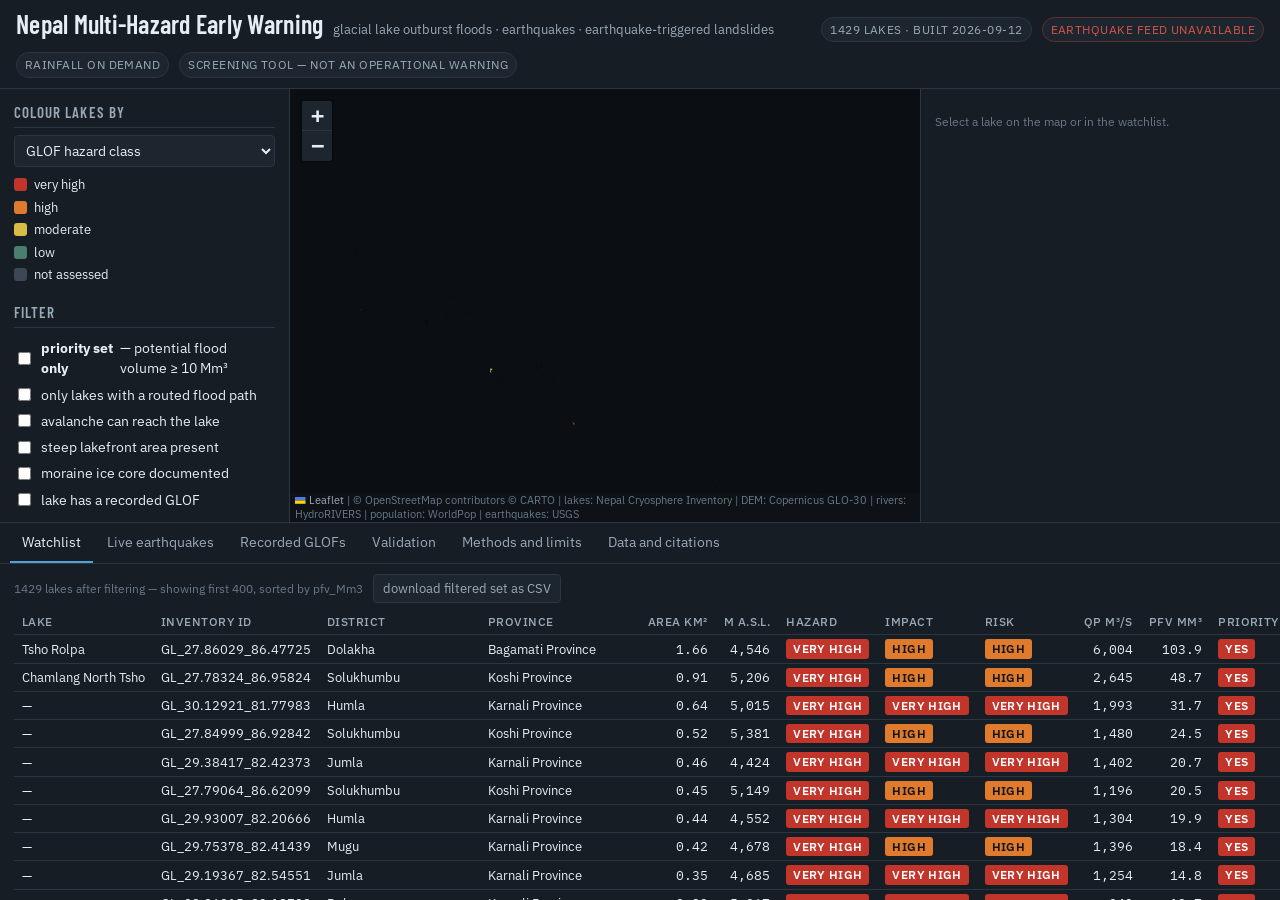
==== index.html @ f64e6193 "Add files via upload" ====
<!DOCTYPE html>
<html lang="en">
<head>
<meta charset="utf-8">
<meta name="viewport" content="width=device-width, initial-scale=1">
<title>Nepal Multi-Hazard Early Warning — glacial lakes, earthquakes, landslides</title>
<meta name="description" content="Screening-level early warning system for glacial lake outburst floods, earthquakes and earthquake-triggered landslides in Nepal. Built from published methods on open data.">
<link rel="icon" href="data:image/svg+xml,%3Csvg xmlns='http://www.w3.org/2000/svg' viewBox='0 0 32 32'%3E%3Crect width='32' height='32' fill='%230f1419'/%3E%3Cpath d='M3 24 L11 9 L17 19 L21 13 L29 24 Z' fill='%234ea3d8'/%3E%3Ccircle cx='11' cy='13' r='2.6' fill='%23e0b83a'/%3E%3C/svg%3E">
<link rel="preconnect" href="https://fonts.googleapis.com">
<link rel="preconnect" href="https://fonts.gstatic.com" crossorigin>
<link href="https://fonts.googleapis.com/css2?family=Barlow+Condensed:wght@400;500;600&family=IBM+Plex+Sans:wght@400;450;600&family=IBM+Plex+Mono:wght@400;500&display=swap" rel="stylesheet">
<link rel="stylesheet" href="vendor/leaflet/leaflet.css">
<style>
:root{
  --bg:#0f1419; --panel:#161d24; --panel2:#1d262f; --line:#2a3642;
  --ink:#e6edf3; --ink2:#9aa9b7; --ink3:#68788a;
  --accent:#4ea3d8; --accent2:#7fd1b9;
  --h-vhigh:#c1352b; --h-high:#e07a2d; --h-mod:#d8bc45; --h-low:#4a7f6e; --h-na:#3c4855;
  --warn:#e0b83a; --bad:#d4544a; --ok:#5fae8f;
}
*{box-sizing:border-box}
html,body{margin:0;height:100%}
body{background:var(--bg);color:var(--ink);font:15px/1.5 "IBM Plex Sans",system-ui,-apple-system,Segoe UI,sans-serif;-webkit-font-smoothing:antialiased}
h1,h2,h3,h4{font-family:"Barlow Condensed",Impact,sans-serif;font-weight:600;letter-spacing:.01em;margin:0}
code,.mono,td.num,.kv b{font-family:"IBM Plex Mono",ui-monospace,Menlo,monospace;font-variant-numeric:tabular-nums}
a{color:var(--accent)}
button,select,input{font:inherit;color:inherit}

#app{display:grid;grid-template-rows:auto 1fr auto;height:100%;min-width:0;overflow:hidden}
header{display:flex;align-items:baseline;gap:10px;flex-wrap:wrap;padding:10px 16px;background:var(--panel);border-bottom:1px solid var(--line);min-width:0}
header h1{font-size:26px;line-height:1.1}
header .sub{color:var(--ink2);font-size:13px}
header .spacer{flex:1}
.pill{font-size:11.5px;letter-spacing:.04em;text-transform:uppercase;padding:3px 8px;border:1px solid var(--line);border-radius:99px;color:var(--ink2);background:var(--panel2);white-space:nowrap}
.pill.live{border-color:#2f5d4a;color:var(--ok)}
.pill.stale{border-color:#5d4a2f;color:var(--warn)}
.pill.err{border-color:#5d2f2f;color:var(--bad)}

main{display:grid;grid-template-columns:290px minmax(0,1fr) 360px;min-height:0;min-width:0}
@media (max-width:1200px){main{grid-template-columns:250px 1fr}#detail{display:none}}
@media (max-width:820px){
  html,body{height:auto}
  #app{height:auto;overflow:visible;display:block}
  main{display:block}
  aside{border-right:0;border-bottom:1px solid var(--line);max-height:none;overflow:visible}
  #detail{display:block;border-left:0;border-top:1px solid var(--line)}
  #map{height:58vh;min-height:320px}
  #bottom{max-height:none;border-top:1px solid var(--line)}
  #tabbody{max-height:60vh}
  header{gap:7px}
  header h1{font-size:21px}
  header .pill{font-size:10.5px;padding:2px 7px}
  #controls section.blk:nth-of-type(n+4){display:none}
}

aside{background:var(--panel);border-right:1px solid var(--line);overflow:auto;padding:12px 14px;min-width:0}
#map{min-width:0}
#detailBody{min-width:0;overflow-wrap:anywhere}
#detail{border-right:0;border-left:1px solid var(--line)}
#detail table{table-layout:fixed}
#detail td:first-child{white-space:normal}
section.blk{margin-bottom:16px}
section.blk>h3{font-size:15px;text-transform:uppercase;letter-spacing:.07em;color:var(--ink2);margin-bottom:7px;border-bottom:1px solid var(--line);padding-bottom:4px}
label.row{display:flex;align-items:center;gap:7px;padding:3px 0;font-size:13.5px;cursor:pointer}
label.row input{accent-color:var(--accent)}
select,input[type=search]{width:100%;background:var(--panel2);border:1px solid var(--line);border-radius:4px;padding:5px 7px;font-size:13.5px}
input[type=range]{width:100%;accent-color:var(--accent)}
.legend{display:flex;flex-direction:column;gap:3px;font-size:13px}
.legend i{width:13px;height:13px;border-radius:3px;display:inline-block;margin-right:7px;vertical-align:-2px}
.muted{color:var(--ink3);font-size:12px;line-height:1.45}

#map{background:#0b0f13}
.leaflet-container{background:#0b0f13;font:inherit}
.leaflet-popup-content-wrapper,.leaflet-popup-tip{background:var(--panel2);color:var(--ink);border:1px solid var(--line);box-shadow:0 6px 22px rgba(0,0,0,.5)}
.leaflet-popup-content{margin:9px 11px;font-size:13px}
.leaflet-bar a{background:var(--panel2);color:var(--ink);border-color:var(--line)}
.leaflet-bar a:hover{background:var(--panel)}
.leaflet-control-attribution{background:rgba(15,20,25,.82)!important;color:var(--ink3)!important;font-size:10.5px}
.leaflet-control-attribution a{color:var(--ink2)!important}

.hbadge{display:inline-block;padding:1px 7px;border-radius:3px;font-size:11.5px;letter-spacing:.03em;text-transform:uppercase;color:#0f1419;font-weight:600}
.h-vhigh{background:var(--h-vhigh);color:#fff}.h-high{background:var(--h-high)}.h-mod{background:var(--h-mod)}
.h-low{background:var(--h-low);color:#fff}.h-na{background:var(--h-na);color:var(--ink2)}

.kv{display:grid;grid-template-columns:minmax(0,1fr) auto;gap:2px 10px;font-size:13px;margin:6px 0}
.kv span{color:var(--ink2)}
.kv b{font-weight:500}
.band{color:var(--ink3);font-size:11.5px}

#bottom{background:var(--panel);border-top:1px solid var(--line);max-height:42vh;display:flex;flex-direction:column;min-width:0}
#tabs{display:flex;gap:2px;padding:0 10px;border-bottom:1px solid var(--line);flex-wrap:wrap}
#tabs button{background:none;border:0;border-bottom:2px solid transparent;padding:9px 12px;color:var(--ink2);cursor:pointer;font-size:13.5px}
#tabs button.on{color:var(--ink);border-bottom-color:var(--accent)}
#tabbody{overflow:auto;padding:10px 14px;min-width:0;max-width:100%}
table{width:100%;border-collapse:collapse;font-size:12.5px}
th,td{text-align:left;padding:4px 8px;border-bottom:1px solid var(--line);white-space:nowrap}
th{position:sticky;top:0;background:var(--panel);color:var(--ink2);font-weight:500;cursor:pointer;font-size:11.5px;letter-spacing:.04em;text-transform:uppercase;z-index:2}
td.num{text-align:right}
tbody tr:hover{background:var(--panel2);cursor:pointer}
tbody tr.sel{background:#1f2f3c}
.prose{max-width:82ch;font-size:13.5px;color:var(--ink)}
.prose h4{font-size:15px;margin:14px 0 4px;color:var(--ink)}
.prose p{margin:6px 0;color:var(--ink2)}
.prose ul{margin:6px 0 6px 18px;padding:0;color:var(--ink2)}
.prose li{margin:3px 0}
.prose .cite{color:var(--ink3);font-size:12.5px}
.callout{border-left:3px solid var(--warn);background:#1b1e14;padding:9px 12px;margin:10px 0;color:#e8dfae;font-size:13px}
.callout.bad{border-color:var(--bad);background:#1e1514;color:#f0cbc6}
.spark{display:block;width:100%;height:44px}
.btn{background:var(--panel2);border:1px solid var(--line);border-radius:4px;padding:4px 9px;font-size:12.5px;cursor:pointer;color:var(--ink2)}
.btn:hover{color:var(--ink);border-color:var(--accent)}
.eqdot{border-radius:50%;border:1px solid rgba(255,255,255,.55)}
.loading{color:var(--ink3);font-size:12.5px}
</style>
</head>
<body>
<div id="app">
<header>
  <h1>Nepal Multi-Hazard Early Warning</h1>
  <span class="sub">glacial lake outburst floods &middot; earthquakes &middot; earthquake-triggered landslides</span>
  <span class="spacer"></span>
  <span class="pill" id="pill-build">build …</span>
  <span class="pill" id="pill-eq">earthquakes …</span>
  <span class="pill" id="pill-rain">rainfall on demand</span>
  <span class="pill" id="pill-screen">screening tool — not an operational warning</span>
</header>

<main>
  <aside id="controls">
    <section class="blk">
      <h3>Colour lakes by</h3>
      <select id="colourBy">
        <option value="hazard">GLOF hazard class</option>
        <option value="risk">Risk (hazard × downstream impact)</option>
        <option value="qp_m3s">Estimated peak discharge</option>
        <option value="pfv_Mm3">Potential flood volume</option>
        <option value="pop_high">People in 1 km corridor</option>
        <option value="priority">Priority set (PFV ≥ 10 Mm³)</option>
      </select>
      <div class="legend" id="legend" style="margin-top:8px"></div>
    </section>

    <section class="blk">
      <h3>Filter</h3>
      <label class="row"><input type="checkbox" id="fPriority"> <b>priority set only</b> — potential flood volume ≥ 10 Mm³</label>
      <label class="row"><input type="checkbox" id="fOnlyRouted"> only lakes with a routed flood path</label>
      <label class="row"><input type="checkbox" id="fAva"> avalanche can reach the lake</label>
      <label class="row"><input type="checkbox" id="fSla"> steep lakefront area present</label>
      <label class="row"><input type="checkbox" id="fIce"> moraine ice core documented</label>
      <label class="row"><input type="checkbox" id="fPast"> lake has a recorded GLOF</label>
      <div style="margin-top:8px">
        <div class="muted">minimum lake area: <b id="areaLbl" class="mono">0.000</b> km² <span class="band">(below 0.01 km² no discharge is estimated)</span></div>
        <input type="range" id="fArea" min="0" max="100" value="0">
      </div>
      <div style="margin-top:6px"><input type="search" id="fSearch" placeholder="search lake id, province…"></div>
      <div class="muted" id="filterCount" style="margin-top:6px"></div>
    </section>

    <section class="blk">
      <h3>Layers</h3>
      <label class="row"><input type="checkbox" id="lLakes" checked> glacial lakes</label>
      <label class="row"><input type="checkbox" id="lRoute" checked> selected flood path</label>
      <label class="row"><input type="checkbox" id="lExp" checked> exposure on path</label>
      <label class="row"><input type="checkbox" id="lHydro"> hydropower (all)</label>
      <label class="row"><input type="checkbox" id="lEq" checked> live earthquakes</label>
      <label class="row"><input type="checkbox" id="lEqHist"> earthquakes M≥6, 1913–</label>
      <label class="row"><input type="checkbox" id="lGlof"> recorded GLOFs</label>
      <label class="row"><input type="checkbox" id="lMmi" checked> ShakeMap MMI contours</label>
    </section>

    <section class="blk">
      <h3>Live earthquake window</h3>
      <select id="eqWindow">
        <option value="day">past 24 hours (all M)</option>
        <option value="week" selected>past 7 days (all M)</option>
        <option value="month">past 30 days (M≥4.5)</option>
      </select>
      <div class="muted" style="margin-top:6px">USGS real-time feeds, fetched by your browser. Nothing is stored.</div>
    </section>

    <section class="blk">
      <h3>What this is</h3>
      <p class="muted">A screening assessment of 1,429 Nepalese glacial lakes built entirely from published methods and open data, combined with live earthquake and precipitation feeds. Every number is reproducible from the pipeline in <code>src/</code>.</p>
      <p class="muted">It is <b>not</b> a forecast and <b>not</b> an operational warning service. See the Methods and limits tab.</p>
    </section>
  </aside>

  <div id="map"></div>

  <aside id="detail">
    <div id="detailBody"><p class="muted">Select a lake on the map or in the watchlist.</p></div>
  </aside>
</main>

<div id="bottom">
  <div id="tabs">
    <button data-tab="watch" class="on">Watchlist</button>
    <button data-tab="live">Live earthquakes</button>
    <button data-tab="glof">Recorded GLOFs</button>
    <button data-tab="valid">Validation</button>
    <button data-tab="methods">Methods and limits</button>
    <button data-tab="sources">Data and citations</button>
  </div>
  <div id="tabbody"></div>
</div>
</div>

<script src="vendor/leaflet/leaflet.js"></script>
<script src="data/summary.js"></script>
<script src="data/lakes.js"></script>
<script src="data/routes.js"></script>
<script src="data/exposure.js"></script>
<script src="data/eq_history.js"></script>
<script src="data/glof_history.js"></script>
<script src="data/validation.js"></script>
<script>
/* ------------------------------------------------------------------ state */
const S = {
  summary: window.SUMMARY || null,
  lakes: (window.LAKES && window.LAKES.features) || [],
  routes: window.ROUTES || {},
  expo: window.EXPOSURE || [],
  eqHist: window.EQ_HISTORY || [],
  glofHist: window.GLOF_HISTORY || [],
  valid: window.VALIDATION || null,
  sel: null, live: [], mmi: null, tab: 'watch', sort: {k:'pfv_Mm3', dir:-1},
};
const expoById = {}; S.expo.forEach(o => expoById[o.i] = o);
const HCLASS = {'very high':'h-vhigh','high':'h-high','moderate':'h-mod','low':'h-low'};
const HCOL = {'very high':'#c1352b','high':'#e07a2d','moderate':'#d8bc45','low':'#4a7f6e'};
const HORD = {'very high':3,'high':2,'moderate':1,'low':0};
const fmt = (v,d=0) => (v===null||v===undefined||Number.isNaN(v)) ? '—'
  : Number(v).toLocaleString('en-GB',{maximumFractionDigits:d, minimumFractionDigits:d});
const esc = s => String(s==null?'':s).replace(/[&<>"]/g, c => ({'&':'&amp;','<':'&lt;','>':'&gt;','"':'&quot;'}[c]));

/* ------------------------------------------------------------------- map */
const map = L.map('map', {preferCanvas:true, zoomControl:true, worldCopyJump:false})
  .setView([28.3, 84.2], 7);
L.tileLayer('https://{s}.basemaps.cartocdn.com/dark_all/{z}/{x}/{y}{r}.png', {
  maxZoom:17, attribution:'&copy; OpenStreetMap contributors &copy; CARTO | lakes: Nepal Cryosphere Inventory | DEM: Copernicus GLO-30 | rivers: HydroRIVERS | population: WorldPop | earthquakes: USGS'
}).addTo(map);

const gLakes = L.layerGroup().addTo(map);
const gRoute = L.layerGroup().addTo(map);
const gExp   = L.layerGroup().addTo(map);
const gHydro = L.layerGroup();
const gEq    = L.layerGroup().addTo(map);
const gEqH   = L.layerGroup();
const gGlof  = L.layerGroup();
const gMmi   = L.layerGroup().addTo(map);

/* ---------------------------------------------------------------- colour */
function scaleColour(v, stops, cols){
  if (v === null || v === undefined) return '#3c4855';
  for (let i = stops.length-1; i >= 0; i--) if (v >= stops[i]) return cols[i];
  return cols[0];
}
const SEQ = ['#2b4a5c','#356b7d','#4ea3d8','#e0b83a','#e07a2d','#c1352b'];
const SCALES = {
  qp_m3s:  {stops:[0,250,1000,3000,8000,20000], unit:'m³/s', label:'Peak discharge (median estimate)'},
  pfv_Mm3: {stops:[0,1,5,10,25,50],             unit:'Mm³',  label:'Potential flood volume (Fujita et al. 2013)'},
  pop_high:{stops:[0,1000,10000,50000,200000,500000], unit:'people', label:'People within 1 km of the routed path'},
};
function lakeColour(p){
  const by = S.colourBy;
  if (by === 'hazard') return HCOL[p.hazard] || '#3c4855';
  if (by === 'risk')   return HCOL[p.risk]   || '#3c4855';
  if (by === 'priority') return p.priority ? '#c1352b' : '#3c4855';
  const sc = SCALES[by];
  return scaleColour(p[by], sc.stops, SEQ);
}
function drawLegend(){
  const by = S.colourBy, el = document.getElementById('legend');
  if (by === 'hazard' || by === 'risk'){
    el.innerHTML = ['very high','high','moderate','low'].map(k =>
      `<div><i style="background:${HCOL[k]}"></i>${k}</div>`).join('')
      + `<div><i style="background:#3c4855"></i>not assessed</div>`
      + (by==='risk' ? `<p class="muted">Risk needs a routed flood path; lakes without one are shown unassessed.</p>` : '');
  } else if (by === 'priority'){
    el.innerHTML = `<div><i style="background:#c1352b"></i>PFV ≥ 10 Mm³ — investigate</div>`
      + `<div><i style="background:#3c4855"></i>below the threshold</div>`
      + `<p class="muted">Fujita et al. (2013) identified 49 Himalayan lakes above 10 Mm³, "a comparable volume to that of recorded major GLOFs", and propose this as the screening criterion for which lakes need detailed investigation. A potential flood volume of zero means the DEM finds no steep lakefront — see the Validation tab for why that is not the same as safe.</p>`;
  } else {
    const sc = SCALES[by];
    el.innerHTML = `<div class="muted" style="margin-bottom:4px">${sc.label}</div>` +
      sc.stops.map((s,i) => `<div><i style="background:${SEQ[i]}"></i>≥ ${fmt(s)} ${sc.unit}</div>`).reverse().join('')
      + `<div><i style="background:#3c4855"></i>no estimate</div>`;
  }
}

/* --------------------------------------------------------------- filters */
function passes(p){
  const f = S.filters;
  if (f.priority && !p.priority) return false;
  if (f.routed && !S.routes[p.id]) return false;
  if (f.ava && !p.avalanche) return false;
  if (f.sla && !(p.sla_area_km2 > 0)) return false;
  if (f.ice && !p.ice_cored) return false;
  if (f.past && !p.past_glof) return false;
  if (p.area_km2 < f.area) return false;
  if (f.q){
    const hay = `${p.id} ${p.name||''} ${p.prov||''} ${p.district||''} ${p.typ||''} ${p.hazard||''}`.toLowerCase();
    if (!hay.includes(f.q)) return false;
  }
  return true;
}
function readFilters(){
  const areaMax = 0.5, v = +document.getElementById('fArea').value;
  const area = areaMax*Math.pow(v/100, 2);
  document.getElementById('areaLbl').textContent = area.toFixed(3);
  S.filters = {
    priority: document.getElementById('fPriority').checked,
    routed: document.getElementById('fOnlyRouted').checked,
    ava: document.getElementById('fAva').checked,
    sla: document.getElementById('fSla').checked,
    ice: document.getElementById('fIce').checked,
    past: document.getElementById('fPast').checked,
    area, q: document.getElementById('fSearch').value.trim().toLowerCase(),
  };
}

/* ----------------------------------------------------------- lake layer */
let lakeLayer = null;
function renderLakes(){
  gLakes.clearLayers();
  const shown = S.lakes.filter(f => passes(f.properties));
  S.shown = shown;
  document.getElementById('filterCount').textContent =
    `${shown.length} of ${S.lakes.length} lakes shown`;
  if (!document.getElementById('lLakes').checked) { renderTab(); return; }
  lakeLayer = L.geoJSON({type:'FeatureCollection', features:shown}, {
    renderer: L.canvas({padding:0.4}),
    style: f => ({color:'#0b0f13', weight:0.6, fillColor:lakeColour(f.properties),
                  fillOpacity:0.92, opacity:0.9}),
    onEachFeature: (f, lyr) => {
      lyr.on('click', () => select(f.properties.id));
      lyr.bindTooltip(() => tip(f.properties), {sticky:true, direction:'top'});
    }
  }).addTo(gLakes);
  renderTab();
}
function tip(p){
  return `<b>${esc(p.name || p.id)}</b><br>${fmt(p.area_km2,3)} km² · ${fmt(p.z)} m`
    + `<br>hazard <span class="hbadge ${HCLASS[p.hazard]}">${p.hazard}</span>`
    + (p.risk ? ` risk <span class="hbadge ${HCLASS[p.risk]}">${p.risk}</span>` : '')
    + (p.qp_m3s ? `<br>Qp ≈ ${fmt(p.qp_m3s)} m³/s` : '');
}

/* -------------------------------------------------------- selection pane */
function select(id, fly){
  S.sel = id;
  const f = S.lakes.find(x => x.properties.id === id);
  if (!f) return;
  const p = f.properties, r = S.routes[id];
  gRoute.clearLayers(); gExp.clearLayers();
  if (r && document.getElementById('lRoute').checked){
    L.polyline(r.path.map(c => [c[1], c[0]]), {color:'#4ea3d8', weight:3, opacity:.9})
      .addTo(gRoute);
    L.polyline(r.path.map(c => [c[1], c[0]]), {color:'#4ea3d8', weight:11, opacity:.14})
      .addTo(gRoute);
  }
  if (r && document.getElementById('lExp').checked){
    (r.exp||[]).forEach(([i, km, off]) => {
      const o = expoById[i]; if (!o) return;
      const col = {hydropower:'#e0b83a', health:'#7fd1b9', places:'#e6edf3',
                   bridges:'#9aa9b7', borders:'#c9a0dc'}[o.kind] || '#9aa9b7';
      L.circleMarker([o.lat, o.lon], {radius:o.kind==='hydropower'?6:4, color:'#0b0f13',
        weight:1, fillColor:col, fillOpacity:.95, className:'eqdot'})
        .bindPopup(`<b>${esc(o.name||o.sub||o.kind)}</b><br>${esc(o.kind)}${o.sub?' · '+esc(o.sub):''}`
          + `<br>${fmt(km,1)} km downstream, ${fmt(off)} m from channel`
          + `<br>arrival ${travelText(km)}`)
        .addTo(gExp);
    });
  }
  if (fly){
    const b = L.geoJSON(f).getBounds();
    map.fitBounds(r ? L.latLngBounds(b).extend(L.polyline(r.path.map(c=>[c[1],c[0]])).getBounds()) : b,
      {padding:[40,40], maxZoom:12});
  }
  renderDetail(p, r);
  renderTab();
}
function travelText(km){
  const vs = (S.summary && S.summary.thresholds.front_velocity_ms) || [2,5,10];
  const t = v => { const m = km*1000/v/60; return m < 90 ? `${m.toFixed(0)} min` : `${(m/60).toFixed(1)} h`; };
  return `${t(vs[vs.length-1])}–${t(vs[0])} (central ${t(vs[1])})`;
}

function renderDetail(p, r){
  const el = document.getElementById('detailBody');
  const trig = [];
  if (p.avalanche) trig.push(`snow/ice avalanche can reach the lake${p.ava_volume_Mm3?` (≈${fmt(p.ava_volume_Mm3,2)} Mm³ source)`:''}`);
  if (p.rockfall)  trig.push('rockfall/landslide can reach the lake');
  if (p.upstream_glof) trig.push('another glacial lake lies upstream');
  if (p.sla_area_km2 > 0) trig.push(`steep lakefront area ${fmt(p.sla_area_km2,3)} km² (max ${fmt(p.sla_max_angle,1)}°)`);
  if (p.ice_cored) trig.push('moraine ice core documented in the literature');

  el.innerHTML = `
   <h2 style="font-size:20px">${esc(p.name || p.id)}</h2>
   ${p.name?`<div class="band mono">${esc(p.id)}</div>`:''}
   <div class="muted">${esc(p.typ||'glacial lake')} · ${esc(p.district||'—')} district, ${esc(p.prov||'—')} · ${fmt(p.z)} m a.s.l.</div>
   <div style="margin:8px 0">
     <span class="hbadge ${HCLASS[p.hazard]}">hazard ${p.hazard}</span>
     ${p.impact?`<span class="hbadge ${HCLASS[p.impact]}">impact ${p.impact}</span>`:''}
     ${p.risk?`<span class="hbadge ${HCLASS[p.risk]}">risk ${p.risk}</span>`:''}
     ${p.priority?`<span class="hbadge h-vhigh">priority set</span>`:''}
   </div>

   <section class="blk"><h3>Triggers identified</h3>
     ${trig.length ? `<ul style="margin:4px 0 0 18px;padding:0;font-size:13px;color:var(--ink2)">${trig.map(t=>`<li>${t}</li>`).join('')}</ul>`
       : `<p class="muted">No trigger mechanism identified from terrain. Buried ice in the moraine is not assessable from a DEM, so this is a lower bound.</p>`}
   </section>

   <section class="blk"><h3>If it drained</h3>
     <div class="kv">
       <span>lake area</span><b>${fmt(p.area_km2,3)} km²</b>
       <span>maximum depth</span><b>${fmt(p.depth_m)} m</b>
       <span class="band">95% interval</span><span class="band">${fmt(p.depth_lo)}–${fmt(p.depth_hi)} m</span>
       <span>lake volume</span><b>${fmt(p.volume_Mm3,1)} Mm³</b>
       <span>potential flood volume</span><b>${fmt(p.pfv_Mm3,1)} Mm³</b>
       <span class="band">±26% (Fujita et al. 2013)</span><span class="band">${fmt(p.pfv_lo_Mm3,1)}–${fmt(p.pfv_hi_Mm3,1)} Mm³</span>
       <span class="band">lowering height Hp${p.hp_capped?' (≥ search limit)':''}</span><span class="band">${fmt(p.hp_m,1)} m · Dm ${fmt(p.dm_fujita_m,1)} m</span>
       <span>peak discharge</span><b>${fmt(p.qp_m3s)} m³/s</b>
       <span class="band">95% interval</span><span class="band">${fmt(p.qp_lo)}–${fmt(p.qp_hi)} m³/s</span>
       ${p.qp_over_mean_flow?`<span>versus mean river flow</span><b>×${fmt(p.qp_over_mean_flow)}</b>`:''}
     </div>
     <p class="muted">Two independent volume estimates are shown because they disagree by design: the lake volume comes from a bathymetric depth–area regression, the potential flood volume from how far the lake surface could fall before its steep lakefront disappears.</p>
   </section>

   ${r ? `
   <section class="blk"><h3>Downstream</h3>
     <div class="kv">
       <span>routed path</span><b>${fmt(r.km,1)} km</b>
       <span>people within 1 km</span><b>${fmt(p.pop_low)}–${fmt(p.pop_high)}</b>
       <span>settlements</span><b>${fmt(p.n_settlements)}</b>
       <span>hydropower</span><b>${fmt(p.n_hydropower)}</b>
       <span>health facilities</span><b>${fmt(p.n_health)}</b>
       <span>bridges</span><b>${fmt(p.n_bridges)}</b>
     </div>
     <table style="margin-top:6px"><thead><tr><th>place</th><th>km</th><th>arrival</th></tr></thead><tbody>
     ${(r.exp||[]).filter(([i])=>{const o=expoById[i];return o && (o.kind==='places'||o.kind==='hydropower'||o.kind==='health') && o.name;})
        .slice(0,14).map(([i,km]) => {const o=expoById[i];
          return `<tr><td>${esc(o.name)} <span class="band">${esc(o.sub||o.kind)}</span></td><td class="num">${fmt(km,1)}</td><td class="num">${travelText(km)}</td></tr>`;}).join('')
       || `<tr><td colspan="3" class="muted">No named settlement, clinic or plant mapped within 1 km of the path.</td></tr>`}
     </tbody></table>
     <p class="muted">Arrival times are path length divided by a constant surge-front velocity of 10, 5 and 2 m s⁻¹. The 4–5 m s⁻¹ central figure is the observed front velocity of the 1985 Dig Tsho flood. No attenuation or channel storage is modelled.</p>
   </section>` : `<section class="blk"><h3>Downstream</h3><p class="muted">No flood path was routed for this lake: its hazard class and size put it below the routing threshold.</p></section>`}

   <section class="blk"><h3>Rainfall and shaking</h3>
     <div id="wx"><button class="btn" id="wxBtn">load 7-day rainfall for this lake</button></div>
     <div class="kv" style="margin-top:8px">
       <span>catalogued M≥5 within 50 km</span><b>${fmt(p.eq_n_m5_within_50km)}</b>
       <span>catalogued M≥6 within 100 km</span><b>${fmt(p.eq_n_m6_within_100km)}</b>
       <span>nearest catalogued M≥6</span><b>${fmt(p.eq_nearest_m6_km,1)} km</b>
     </div>
   </section>

   <section class="blk"><h3>Lake change</h3>
     <div class="kv">
       <span>area change</span><b>${p.area_change_pct==null?'—':fmt(p.area_change_pct,1)+' %'}</b>
       <span>class</span><b>${esc(p.change_class||'—')}</b>
       <span>distance to glacier</span><b>${p.dist_glacier_m==null?'—':fmt(p.dist_glacier_m)+' m'}</b>
       <span>recorded GLOF</span><b>${p.past_glof?'yes':'no'}</b>
     </div>
   </section>`;

  const btn = document.getElementById('wxBtn');
  if (btn) btn.onclick = () => loadRain(p);
}

/* ----------------------------------------------------------- rainfall */
async function loadRain(p){
  const f = S.lakes.find(x => x.properties.id === p.id);
  const c = L.geoJSON(f).getBounds().getCenter();
  const box = document.getElementById('wx');
  box.innerHTML = '<span class="loading">fetching Open-Meteo…</span>';
  const url = `${(S.summary&&S.summary.live_feeds.open_meteo)||'https://api.open-meteo.com/v1/forecast'}`
    + `?latitude=${c.lat.toFixed(3)}&longitude=${c.lng.toFixed(3)}`
    + `&daily=precipitation_sum,temperature_2m_max&past_days=7&forecast_days=5&timezone=Asia%2FKathmandu`;
  try{
    const r = await fetch(url); if (!r.ok) throw new Error('HTTP '+r.status);
    const d = await r.json();
    const days = d.daily.time, pr = d.daily.precipitation_sum, tx = d.daily.temperature_2m_max;
    const sum7 = pr.slice(0,7).reduce((a,b)=>a+(b||0),0);
    const f5 = pr.slice(7).reduce((a,b)=>a+(b||0),0);
    box.innerHTML = `<div class="kv"><span>rain, past 7 days</span><b>${fmt(sum7,1)} mm</b>`
      + `<span>rain, next 5 days</span><b>${fmt(f5,1)} mm</b>`
      + `<span>max temp today</span><b>${fmt(tx[7],1)} °C</b></div>`
      + sparkline(days, pr)
      + `<p class="muted">Open-Meteo daily precipitation at the lake centre, ${d.elevation} m model elevation. Rainfall is context: no rainfall–failure threshold is applied here, because none is established for moraine dams in Nepal.</p>`;
  } catch(e){
    box.innerHTML = `<span class="loading">rainfall unavailable (${esc(e.message)})</span>`;
  }
}
function sparkline(days, pr){
  const w = 320, h = 44, m = Math.max(1, ...pr.map(v=>v||0));
  const bw = w/pr.length;
  const bars = pr.map((v,i) => {
    const bh = (v||0)/m*(h-12);
    const past = i < 7;
    return `<rect x="${(i*bw+1).toFixed(1)}" y="${(h-2-bh).toFixed(1)}" width="${(bw-2).toFixed(1)}"
      height="${bh.toFixed(1)}" fill="${past?'#4ea3d8':'#7fd1b9'}" opacity="${past?0.9:0.65}"></rect>`;
  }).join('');
  return `<svg class="spark" viewBox="0 0 ${w} ${h}" preserveAspectRatio="none">${bars}
    <line x1="${(7*bw).toFixed(1)}" y1="0" x2="${(7*bw).toFixed(1)}" y2="${h}" stroke="#68788a" stroke-dasharray="2 2"></line>
    </svg><div class="band">blue = observed, green = forecast, dashed line = today; peak ${fmt(m,1)} mm/day</div>`;
}

/* --------------------------------------------------- live earthquakes */
async function loadEq(){
  const win = document.getElementById('eqWindow').value;
  const pill = document.getElementById('pill-eq');
  pill.className = 'pill'; pill.textContent = 'earthquakes: fetching…';
  const url = (S.summary && S.summary.live_feeds.usgs[win])
    || `https://earthquake.usgs.gov/earthquakes/feed/v1.0/summary/all_${win}.geojson`;
  try{
    const r = await fetch(url, {cache:'no-store'}); if (!r.ok) throw new Error('HTTP '+r.status);
    const gj = await r.json();
    const bb = [79.9, 26.2, 88.3, 30.6];
    S.live = gj.features.filter(f => {
      const c = f.geometry.coordinates;
      return c[0]>=bb[0]-2 && c[0]<=bb[2]+2 && c[1]>=bb[1]-2 && c[1]<=bb[3]+2;
    }).sort((a,b) => b.properties.time - a.properties.time);
    pill.className = 'pill live';
    pill.textContent = `${S.live.length} earthquake${S.live.length===1?'':'s'} in window`;
    drawEq(); renderTab();
    const big = S.live.filter(f => f.properties.mag >= 4.5)[0];
    if (big) loadEventDetail(big);
  } catch(e){
    pill.className = 'pill err'; pill.textContent = 'earthquake feed unavailable';
    S.live = []; drawEq(); renderTab();
  }
}
function magRadius(m){ return Math.max(3, 2.1*Math.max(0.5, m)); }
function magColour(m){ return m>=6?'#c1352b':m>=5?'#e07a2d':m>=4?'#d8bc45':'#7fd1b9'; }
function drawEq(){
  gEq.clearLayers();
  if (!document.getElementById('lEq').checked) return;
  S.live.forEach(f => {
    const c = f.geometry.coordinates, p = f.properties;
    L.circleMarker([c[1], c[0]], {radius:magRadius(p.mag), color:'#0b0f13', weight:1,
      fillColor:magColour(p.mag), fillOpacity:.85})
      .bindPopup(`<b>M ${fmt(p.mag,1)}</b> ${esc(p.place||'')}<br>${new Date(p.time).toISOString().replace('T',' ').slice(0,16)} UTC`
        + `<br>depth ${fmt(c[2],1)} km`
        + `<br><a href="${p.url}" target="_blank" rel="noopener">USGS event page</a>`)
      .addTo(gEq);
  });
}
async function loadEventDetail(f){
  try{
    const d = await (await fetch(f.properties.detail)).json();
    const prods = d.properties.products || {};
    const gf = (prods['ground-failure']||[])[0];
    S.gf = gf ? {
      landslide_alert: gf.properties['landslide-alert'],
      landslide_value: gf.properties['landslide-hazard-alert-value'],
      landslide_pop: gf.properties['landslide-population-alert-value'],
      liq_alert: gf.properties['liquefaction-alert'],
      event: `M ${f.properties.mag} ${f.properties.place}`,
      url: f.properties.url,
    } : null;
    const sm = (prods['shakemap']||[])[0];
    if (sm && sm.contents['download/cont_mmi.json']){
      const mj = await (await fetch(sm.contents['download/cont_mmi.json'].url)).json();
      S.mmi = {event:`M ${f.properties.mag} ${f.properties.place}`, gj:mj};
      drawMmi();
    }
    renderTab();
  } catch(e){ /* product not available for this event */ }
}
function drawMmi(){
  gMmi.clearLayers();
  if (!S.mmi || !document.getElementById('lMmi').checked) return;
  L.geoJSON(S.mmi.gj, {
    style: ft => ({color: ft.properties.color || '#e0b83a', weight:1.4, opacity:.85, fill:false}),
    onEachFeature: (ft, l) => l.bindTooltip(`MMI ${ft.properties.value} — ${esc(S.mmi.event)}`)
  }).addTo(gMmi);
}

/* -------------------------------------------------------- static layers */
function drawStatics(){
  gHydro.clearLayers(); gEqH.clearLayers(); gGlof.clearLayers();
  if (document.getElementById('lHydro').checked){
    S.expo.filter(o => o.kind === 'hydropower').forEach(o =>
      L.circleMarker([o.lat, o.lon], {radius:4, color:'#0b0f13', weight:1,
        fillColor:'#e0b83a', fillOpacity:.9})
        .bindPopup(`<b>${esc(o.name||'hydropower')}</b><br>${o.capacity_mw?fmt(o.capacity_mw,1)+' MW':'capacity not tagged'}`)
        .addTo(gHydro));
  }
  if (document.getElementById('lEqHist').checked){
    S.eqHist.filter(e => e.mag >= 6).forEach(e =>
      L.circleMarker([e.lat, e.lon], {radius:magRadius(e.mag), color:'#c1352b', weight:1.2,
        fillColor:'#c1352b', fillOpacity:.22})
        .bindPopup(`<b>M ${fmt(e.mag,1)}</b> ${esc(e.place||'')}<br>${new Date(e.time).getUTCFullYear()} · depth ${fmt(e.depth_km,0)} km`)
        .addTo(gEqH));
  }
  if (document.getElementById('lGlof').checked){
    S.glofHist.forEach(g =>
      L.circleMarker([g.lat, g.lon], {radius:5, color:'#fff', weight:1,
        fillColor:'#7fd1b9', fillOpacity:.85})
        .bindPopup(`<b>${esc(g.lake)}</b> ${g.year?fmt(g.year):''}`
          + `<br>${esc(g.lake_type||'')} ${esc(g.mechanism?'· '+g.mechanism:'')}`
          + `<br>basin ${esc(g.basin||'—')}`
          + (g.lives?`<br>lives lost ${fmt(g.lives)}`:'')
          + (g.discharge?`<br>reported discharge ${fmt(g.discharge)} m³/s`:''))
        .addTo(gGlof));
  }
}

/* ------------------------------------------------------------- tabs */
function renderTab(){
  const b = document.getElementById('tabbody');
  if (S.tab === 'watch')       b.innerHTML = tabWatch();
  else if (S.tab === 'live')   b.innerHTML = tabLive();
  else if (S.tab === 'glof')   b.innerHTML = tabGlof();
  else if (S.tab === 'valid')  b.innerHTML = tabValid();
  else if (S.tab === 'methods')b.innerHTML = tabMethods();
  else                         b.innerHTML = tabSources();
  b.querySelectorAll('th[data-k]').forEach(th => th.onclick = () => {
    const k = th.dataset.k;
    S.sort = {k, dir: (S.sort.k === k ? -S.sort.dir : -1)};
    renderTab();
  });
  b.querySelectorAll('tr[data-id]').forEach(tr => tr.onclick = () => select(tr.dataset.id, true));
  const dl = b.querySelector('#dlCsv'); if (dl) dl.onclick = downloadCsv;
}
const WCOLS = [
  ['name','lake','t'], ['id','inventory id','t'], ['district','district','t'], ['prov','province','t'], ['area_km2','area km²','n2'], ['z','m a.s.l.','n0'],
  ['hazard','hazard','h'], ['impact','impact','h'], ['risk','risk','h'],
  ['qp_m3s','Qp m³/s','n0'], ['pfv_Mm3','PFV Mm³','n1'], ['priority','priority','b'], ['route_km','path km','n1'],
  ['pop_high','people ≤1 km','n0'], ['n_hydropower','hydro','n0'], ['n_settlements','settl.','n0'],
];
function sortVal(p, k){
  if (k==='hazard'||k==='impact'||k==='risk') return HORD[p[k]] ?? -1;
  if (k==='priority') return p.priority ? 1 : 0;
  const v = p[k]; return (typeof v === 'number') ? v : (v==null ? '' : String(v));
}
function tabWatch(){
  const rows = (S.shown||[]).map(f=>f.properties).slice();
  rows.sort((a,b)=>{ const x=sortVal(a,S.sort.k), y=sortVal(b,S.sort.k);
    return (x<y?-1:x>y?1:0)*S.sort.dir; });
  const top = rows.slice(0,400);
  return `<div style="display:flex;align-items:center;gap:10px;margin-bottom:6px">
      <span class="muted">${rows.length} lakes after filtering — showing first ${top.length}, sorted by ${esc(S.sort.k)}</span>
      <button class="btn" id="dlCsv">download filtered set as CSV</button></div>
    <table><thead><tr>${WCOLS.map(([k,l])=>`<th data-k="${k}">${l}</th>`).join('')}</tr></thead><tbody>
    ${top.map(p=>`<tr data-id="${esc(p.id)}" class="${p.id===S.sel?'sel':''}">${WCOLS.map(([k,,t])=>{
      const v=p[k];
      if (t==='h') return `<td>${v?`<span class="hbadge ${HCLASS[v]}">${v}</span>`:'—'}</td>`;
      if (t==='b') return `<td>${v?'<span class="hbadge h-vhigh">yes</span>':'<span class="band">—</span>'}</td>`;
      if (t==='t') return `<td>${esc(v||'—')}</td>`;
      return `<td class="num">${fmt(v, +t.slice(1))}</td>`;
    }).join('')}</tr>`).join('')}</tbody></table>`;
}
function downloadCsv(){
  const rows = (S.shown||[]).map(f=>f.properties);
  const keys = Object.keys(rows[0]||{});
  const csv = [keys.join(',')].concat(rows.map(r => keys.map(k => {
    const v = r[k]; return (v==null) ? '' : (/[",\n]/.test(String(v)) ? `"${String(v).replace(/"/g,'""')}"` : v);
  }).join(','))).join('\n');
  const a = document.createElement('a');
  a.href = URL.createObjectURL(new Blob([csv], {type:'text/csv'}));
  a.download = 'nepal_glacial_lake_screening.csv'; a.click();
}
function tabLive(){
  const gf = S.gf;
  let head = '';
  if (gf){
    const col = {red:'bad', orange:'', yellow:'', green:''}[gf.landslide_alert] || '';
    head = `<div class="callout ${col}"><b>USGS ground-failure alert for ${esc(gf.event)}</b> —
      landslide alert <b>${esc(gf.landslide_alert||'n/a')}</b>, aggregate hazard ${esc(gf.landslide_value||'—')},
      estimated population in landslide-hazard areas ${esc(gf.landslide_pop||'—')};
      liquefaction alert ${esc(gf.liq_alert||'n/a')}.
      <a href="${esc(gf.url)}" target="_blank" rel="noopener">USGS event page</a>.
      <div class="band">This is the USGS operational run of the Nowicki Jessee et al. (2018) landslide model, not our calculation.</div></div>`;
  }
  if (!S.live.length) return head + `<p class="muted">No earthquakes in the selected window inside the Nepal region, or the feed could not be reached.</p>`;
  return head + `<table><thead><tr><th>time UTC</th><th>M</th><th>depth km</th><th>place</th><th>lakes within 50 km</th></tr></thead><tbody>
   ${S.live.slice(0,120).map(f=>{
     const c=f.geometry.coordinates, p=f.properties;
     const n = S.lakes.filter(l=>{const g=l.geometry.coordinates[0][0];
       return hav(c[0],c[1],g[0],g[1])<=50;}).length;
     return `<tr><td class="mono">${new Date(p.time).toISOString().replace('T',' ').slice(0,16)}</td>
       <td class="num">${fmt(p.mag,1)}</td><td class="num">${fmt(c[2],1)}</td>
       <td>${esc(p.place||'')}</td><td class="num">${n}</td></tr>`;}).join('')}
   </tbody></table>
   <p class="muted">Earthquake shaking is a documented trigger for both moraine failure and rock/ice avalanche into lakes. The count is proximity only — no triggering probability is asserted.</p>`;
}
function hav(lo1,la1,lo2,la2){
  const R=6371, r=Math.PI/180;
  const a=Math.sin((la2-la1)*r/2)**2 + Math.cos(la1*r)*Math.cos(la2*r)*Math.sin((lo2-lo1)*r/2)**2;
  return 2*R*Math.asin(Math.sqrt(a));
}
function tabGlof(){
  const g = S.glofHist.slice().sort((a,b)=>(b.year||0)-(a.year||0));
  return `<p class="muted">${g.length} GLOF records for Nepal in HMAGLOFDB v4.0 (ICIMOD). These are the events the record contains, not all events that occurred.</p>
   <table><thead><tr><th>year</th><th>lake</th><th>glacier</th><th>basin</th><th>type</th><th>mechanism</th><th>lives</th><th>discharge m³/s</th></tr></thead><tbody>
   ${g.map(e=>`<tr><td class="num">${e.year?fmt(e.year):'—'}</td><td>${esc(e.lake)}</td><td>${esc(e.glacier)}</td>
     <td>${esc(e.basin)}</td><td>${esc(e.lake_type)}</td><td>${esc(e.mechanism)}</td>
     <td class="num">${e.lives?fmt(e.lives):'—'}</td><td class="num">${e.discharge?fmt(e.discharge):'—'}</td></tr>`).join('')}
   </tbody></table>`;
}
function tabValid(){
  const v = S.valid;
  if (!v) return `<p class="muted">Validation results not built.</p>`;
  return `<div class="prose">
    <h4>Reproduction of published hazard assessments</h4>
    <p>The terrain tests were run against the eight lakes assessed by Rounce et al. (2016), whose published classification is the closest available ground truth. Agreement is reported per criterion, with no parameter tuning.</p>
    <table><thead><tr><th>lake</th><th>avalanche (ours)</th><th>avalanche (published)</th><th>rockfall (ours)</th><th>rockfall (published)</th><th>SLA° ours</th><th>SLA° published</th><th>SLA ≥10° agrees</th></tr></thead><tbody>
    ${v.rounce.map(r=>`<tr><td>${esc(r.lake)}</td><td>${r.ava?'yes':'no'}</td><td>${r.ava_pub?'yes':'no'}</td>
      <td>${r.rock?'yes':'no'}</td><td>${r.rock_pub?'yes':'no'}</td>
      <td class="num">${fmt(r.sla,1)}</td><td class="num">${fmt(r.sla_pub,1)}</td>
      <td>${r.sla_agree?'yes':'<b style="color:var(--bad)">no</b>'}</td></tr>`).join('')}
    </tbody></table>
    <p class="cite">${esc(v.rounce_note||'')}</p>

    <h4>Reproducing the potential-flood-volume method exactly</h4>
    <p>Fujita et al. (2013) Table 1 gives the steep lakefront geometry of five lakes that later burst, measured on pre-flood Hexagon KH-9 imagery. Our implementation of their mean-depth and potential-flood-volume equations is checked against their published numbers, and their potential flood volume is compared with the flood volume later observed.</p>
    <table><thead><tr><th>lake</th><th>area km²</th><th>Hp m</th><th>Dm published</th><th>Dm ours</th><th>PFV published</th><th>PFV ours</th><th>observed flood volume</th><th>PFV ÷ observed</th></tr></thead><tbody>
    ${v.fujita1.map(r=>`<tr><td>${esc(r.lake)}</td><td class="num">${fmt(r.area,2)}</td><td class="num">${fmt(r.hp)}</td>
      <td class="num">${fmt(r.dm_pub)}</td><td class="num">${fmt(r.dm_ours,1)} ${r.dm_ok?'':'<b style="color:var(--bad)">!</b>'}</td>
      <td class="num">${fmt(r.pfv_pub,1)}</td><td class="num">${fmt(r.pfv_ours,1)} ${r.pfv_ok?'':'<b style="color:var(--bad)">!</b>'}</td>
      <td class="num">${r.fv_obs==null?'—':fmt(r.fv_obs,1)}</td><td class="num">${r.pfv_over_fv==null?'—':'×'+fmt(r.pfv_over_fv,2)}</td></tr>`).join('')}
    </tbody></table>
    <p class="cite">Volumes in million m³. Where an outburst volume was later observed, the published potential flood volume predicted it to within about 30 per cent — that is the accuracy this metric carries.</p>

    <h4>Lake-by-lake comparison against published values</h4>
    <p>Fujita et al. (2013) Table 2 gives the present-day potential flood volume of every Nepalese lake that earlier inventories had flagged as potentially dangerous, computed from 15 m ASTER DEMs. We recompute the same quantity from the 30 m Copernicus DEM. Agreement: ${esc(v.fujita_agreement.zero)} of the zero-PFV lakes, ${esc(v.fujita_agreement.large)} of those above ${fmt(v.fujita_large_threshold)} Mm³ within a factor of three, ${esc(v.fujita_agreement.small)} of those below it.</p>
    <table><thead><tr><th>lake</th><th>PFV published</th><th>PFV ours</th><th>ratio</th><th>SLA ours km²</th><th>Hp ours m</th><th>agrees</th></tr></thead><tbody>
    ${v.fujita2.map(r=>`<tr><td>${esc(r.lake)}</td><td class="num">${fmt(r.pfv_pub,1)}</td><td class="num">${fmt(r.pfv_ours,2)}</td>
      <td class="num">${r.ratio==null?'—':'×'+fmt(r.ratio,2)}</td><td class="num">${fmt(r.sla_km2,3)}</td><td class="num">${fmt(r.hp,1)}</td>
      <td>${r.both_zero?'<span style="color:var(--ok)">both zero</span>':r.within3?'<span style="color:var(--ok)">within ×3</span>':'<b style="color:var(--bad)">no</b>'}</td></tr>`).join('')}
    </tbody></table>
    <div class="callout bad">The pattern in that table is the single most important limitation of this build. Where the published potential flood volume is large, we reproduce it well. Where it is small — under about 5 Mm³ — we return zero, because a 30 m DEM does not resolve the marginal steep lakefronts that a 15 m DEM with hand-edited lake boundaries picks up. <b>A potential flood volume of zero on this page is a statement about the DEM, not a statement that a lake is safe.</b></div>

    <h4>Reconstruction of observed floods</h4>
    <p>Where an outburst has been measured or reconstructed, the model's estimate for the same lake is compared against it.</p>
    <table><thead><tr><th>event</th><th>observed</th><th>our median</th><th>our 95% interval</th><th>within interval</th><th>source of the observation</th></tr></thead><tbody>
    ${v.events.map(e=>`<tr><td>${esc(e.event)}</td><td class="num">${esc(e.observed)}</td>
      <td class="num">${fmt(e.p50)}</td><td class="num">${fmt(e.lo)}–${fmt(e.hi)}</td>
      <td>${e.within?'yes':'<b style="color:var(--bad)">no</b>'}</td><td class="cite">${esc(e.source)}</td></tr>`).join('')}
    </tbody></table>

    <h4>Model fit</h4>
    <div class="kv" style="max-width:460px">
      <span>depth–area regression</span><b>log₁₀d = ${fmt(v.fit.depth_beta0,3)} + ${fmt(v.fit.depth_beta1,3)}·log₁₀A</b>
      <span>residual σ (log₁₀ m)</span><b>${fmt(v.fit.depth_sigma,3)}</b>
      <span>Qp piecewise pseudo-R²</span><b>${fmt(v.fit.qp_piecewise.pseudo_r2,3)}</b>
      <span>Qp residual RMSE (log₁₀)</span><b>${fmt(v.fit.qp_piecewise.rmse_log10,3)}</b>
      <span>change point log₁₀η</span><b>${fmt(v.fit.qp_piecewise.chgpoint,3)}</b>
    </div>
    <p class="muted">An RMSE of ${fmt(v.fit.qp_piecewise.rmse_log10,2)} in log₁₀ means a typical factor-of-${fmt(Math.pow(10,v.fit.qp_piecewise.rmse_log10),1)} error in peak discharge. That is the honest precision of this class of model, and it is why every discharge on this page carries an interval.</p>

    <h4>Internal consistency checks</h4>
    <table><thead><tr><th>check</th><th>result</th></tr></thead><tbody>
    ${v.checks.map(c=>`<tr><td>${esc(c.name)}</td><td>${c.pass?'<span style="color:var(--ok)">pass</span>':'<b style="color:var(--bad)">FAIL</b>'} <span class="band">${esc(c.detail)}</span></td></tr>`).join('')}
    </tbody></table>
  </div>`;
}
function tabMethods(){
  const t = (S.summary&&S.summary.thresholds)||{};
  return `<div class="prose">
   <h4>What this system does</h4>
   <p>It screens every mapped glacial lake in Nepal for the two failure routes that cause most Himalayan outburst floods, estimates how big a flood each lake could produce, routes that flood down the real river network, and counts who and what is in the way. It then overlays live earthquake and precipitation feeds, because both are recognised triggers.</p>

   <h4>The GLOF chain, step by step</h4>
   <ul>
     <li><b>Can something fall in?</b> Snow and ice avalanche source areas are glacierised slopes between ${fmt(t.avalanche_slope&&t.avalanche_slope[0])}° and ${fmt(t.avalanche_slope&&t.avalanche_slope[1])}°; rockfall source areas are non-glacierised slopes steeper than ${fmt(t.rockfall_slope)}°. A single-flow-direction route is traced from every source cell on a depression-filled Copernicus DEM, and only cells whose route ends in the lake count. The reach angle over the routed path must exceed ${fmt(t.reach_angle&&t.reach_angle[0])}° for avalanches or ${fmt(t.reach_angle&&t.reach_angle[1])}° for rockfall, with the volume-dependent avalanche threshold tan α = 1.111 − 0.118 log₁₀V for volumes below 6.67 × 10⁶ m³.</li>
     <li><b>Can the dam give way on its own?</b> The steep lakefront area is computed as the depression angle from the lake surface to every point within 1 km, using the distance to the nearest shoreline; area where that angle exceeds ${fmt(t.sla_threshold)}° is the SLA. Lakes with no SLA have not been observed to fail this way.</li>
     <li><b>How much water?</b> Maximum depth from a Bayesian depth–area regression on 24 Himalayan bathymetric surveys; volume from a half-ellipsoid basin; released volume from the ellipsoid cap remaining after a breach of 10, 30, 50 or 100 per cent of lake depth. Independently, the potential flood volume is the lake-surface drop that would remove the SLA, capped by an area–depth mean.</li>
     <li><b>How big a peak?</b> The dimensionless peak-discharge relation of Walder and O'Connor, fitted piecewise to 63 documented natural dam breaks, with breach rates drawn from a lognormal fit to 19 published natural-dam breach rates. Every breach fraction and breach rate is pooled, so the reported interval spans the plausible range rather than one scenario.</li>
     <li><b>Where does it go?</b> Downstream along HydroRIVERS to ${fmt(t.routing_max_km)} km, with exposure counted within ${fmt(t.corridor_m)} m of the channel and population read from WorldPop 2020 (both the constrained and unconstrained variants, reported as a range).</li>
     <li><b>Who is at risk?</b> Hazard, downstream impact and risk classes follow the published framework: an avalanche route ranks above rockfall or an upstream lake, because avalanches are the most frequent Himalayan trigger; a lake susceptible to both a dynamic and a self-destructive failure is very high hazard.</li>
   </ul>

   <h4>A correction applied to the input data</h4>
   <p>The province field in the source lake inventory is not reliable: in it, every province spans nearly the whole longitude range of Nepal, which cannot be true of contiguous west-to-east provinces. The per-province totals are close to correct while individual lakes are not, which is the signature of a join that attached the right column in the wrong order. Province and district here are therefore recomputed by point-in-polygon against OpenStreetMap administrative relations; ${fmt((S.summary&&S.summary.province_reassigned)||0)} of ${fmt((S.summary&&S.summary.n_lakes)||0)} lakes changed province as a result. Spot checks land where they should: Tsho Rolpa in Dolakha, Imja Tsho in Solukhumbu, Thulagi in Manang.</p>

   <h4>Earthquakes and landslides</h4>
   <p>No shaking or landslide model is fitted here. Live earthquakes come from the USGS real-time feeds; where the USGS has published a ShakeMap, its MMI contours are drawn, and where it has published a ground-failure product, its landslide and liquefaction alerts are shown as issued. That product is the USGS operational run of the Nowicki Jessee et al. (2018) global coseismic landslide model. For each lake, the counts of catalogued nearby earthquakes are descriptive statistics from the USGS catalogue since 1913 — they are not a seismic hazard assessment.</p>

   <h4>Why almost every lake comes out "very high" hazard</h4>
   <p>Of 1,429 lakes, ${fmt((S.summary&&S.summary.hazard_counts['very high'])||0)} are classed very high hazard. That is not a scare figure, it is a limitation of applying a binary framework designed for eight large, already-suspect lakes to every pond in the inventory. In Himalayan terrain almost every lake has some slope above 30° that routes into it, and most have some steep ground within a kilometre, so both branches of the classification trip almost everywhere. The class is a statement about terrain, and terrain in Nepal is severe.</p>
   <p>For triage, use the two quantities that actually discriminate: the potential flood volume, for which Fujita et al. (2013) give a published threshold of 10 million m³ ("a comparable volume to that of recorded major GLOFs"), and the number of people on the routed path. ${fmt((S.shown||[]).length)} lakes are shown under your current filter; ${fmt(S.lakes.filter(f=>f.properties.priority).length)} lakes in the whole inventory exceed the 10 million m³ threshold. That is the set worth a field campaign.</p>

   <h4>What this is not — read this before using any number</h4>
   <div class="callout"><ul style="margin:0 0 0 16px;color:inherit">
     <li>It is <b>not a forecast</b>. Nothing here estimates the probability that a lake will fail in any period. "Very high hazard" means the terrain permits the known failure mechanisms, not that failure is imminent or likely.</li>
     <li>Peak discharges carry roughly a factor-of-two typical error and a 95% interval spanning about two orders of magnitude. Treat the interval, not the median, as the result.</li>
     <li>Arrival times are distance divided by a constant velocity. Real flood waves attenuate, pond behind constrictions, and can arrive in multiple surges — at Dig Tsho in 1985 bridges were destroyed 30 to 90 minutes after the first surge passed.</li>
     <li>Inundation footprints are <b>not</b> computed. A 1 km corridor around the channel is a search radius for exposure, not a flood extent. Producing a real footprint needs 2D hydrodynamic modelling on a high-resolution DEM.</li>
     <li>Buried ice in moraines cannot be seen in a DEM. It is taken only where the literature documents it, so hazard classes are a lower bound for every other lake.</li>
     <li>OpenStreetMap coverage in Nepal is uneven. Absent bridges or clinics in this layer are not evidence of absence; counts are lower bounds.</li>
     <li>The lake inventory is a snapshot. Lakes grow, new ones form, and a lake that drained is no longer a hazard — the Dig Tsho steep lakefront has gone since its 1985 flood, which this pipeline correctly finds.</li>
     <li>Landslide susceptibility away from earthquakes (monsoon-triggered debris flows) is <b>not</b> modelled. Rainfall is shown as context only, because no validated rainfall threshold for moraine-dam failure in Nepal exists to apply.</li>
     <li>Small potential flood volumes are systematically missed at 30 m resolution — see the Validation tab. Zero is not a clean bill of health.</li>
     <li>Exposure stops at the Nepalese border, although several of these rivers cross into India within the routing distance.</li>
   </ul></div>

   <h4>Using it responsibly</h4>
   <p>The defensible uses are triage and prioritisation: which lakes deserve a field campaign, bathymetry, or an instrumented monitoring station; which valleys should be mapped hydrodynamically; where a siren network would buy the most minutes. Operational warning requires in-situ instrumentation, a staffed decision chain, and a tested community response — none of which a web page can provide.</p>
  </div>`;
}
function tabSources(){
  const s = S.summary;
  const refs = [
    ['Rounce, D.R., McKinney, D.C., Lala, J.M., Byers, A.C., Watson, C.S. (2016)','A new remote hazard and risk assessment framework for glacial lakes in the Nepal Himalaya. Hydrol. Earth Syst. Sci. 20, 3455–3475.','https://doi.org/10.5194/hess-20-3455-2016','hazard and impact classification; avalanche and rockfall source and runout criteria'],
    ['Fujita, K., Sakai, A., Takenaka, S., Nuimura, T., Surazakov, A.B., Sawagaki, T., Yamanokuchi, T. (2013)','Potential flood volume of Himalayan glacial lakes. Nat. Hazards Earth Syst. Sci. 13, 1827–1839.','https://doi.org/10.5194/nhess-13-1827-2013','steep lakefront area, potential lowering height, potential flood volume'],
    ['Veh, G., Korup, O., Walz, A. (2020)','Hazard from Himalayan glacier lake outburst floods. PNAS 117(2), 907–912.','https://doi.org/10.1073/pnas.1914898117','depth–area posterior; dimensionless peak-discharge formulation; breach-rate distribution'],
    ['Walder, J.S., O\'Connor, J.E. (1997)','Methods for predicting peak discharge of floods caused by failure of natural and constructed earth dams. Water Resour. Res. 33(10), 2337–2348.','https://doi.org/10.1029/97WR01616','the dimensionless peak-discharge relation'],
    ['O\'Connor, J.E., Beebee, R.A. (2009)','Floods from natural rock-material dams. In: Megaflooding on Earth and Mars, Cambridge University Press, 128–171.','https://doi.org/10.1017/CBO9780511635632.008','the 63 dam-break observations and 19 breach rates'],
    ['Huggel, C., Zgraggen-Oswald, S., Haeberli, W., Kääb, A., Polkvoj, A., Galushkin, I., Evans, S.G. (2004)','The 2002 rock/ice avalanche at Kolka/Karmadon, Russian Caucasus. Nat. Hazards Earth Syst. Sci. 5, 173–187.','https://doi.org/10.5194/nhess-5-173-2005','volume-dependent avalanche reach angle'],
    ['Alean, J. (1985)','Ice avalanches: some empirical information about their formation and reach. J. Glaciol. 31(109), 324–333.','https://doi.org/10.3189/S0022143000006663','45° release-slope threshold for ice avalanches'],
    ['Bolch, T., Peters, J., Yegorov, A., Pradhan, B., Buchroithner, M., Blagoveshchensky, V. (2011)','Identification of potentially dangerous glacial lakes in the northern Tien Shan. Nat. Hazards 59, 1691–1714.','https://doi.org/10.1007/s11069-011-9860-2','30° rockfall source threshold'],
    ['Bajracharya, S.R., Mool, P. (2009)','Glaciers, glacial lakes and glacial lake outburst floods in the Mount Everest region, Nepal. Ann. Glaciol. 50(53), 81–86.','https://doi.org/10.3189/172756410790595895','Dig Tsho 1985 surge-front velocity and downstream damage times'],
    ['Vuichard, D., Zimmermann, M. (1987)','The 1985 catastrophic drainage of a moraine-dammed lake, Khumbu Himal, Nepal: cause and consequences. Mt. Res. Dev. 7(2), 91–110.','https://doi.org/10.2307/3673305','Dig Tsho observations'],
    ['Cenderelli, D.A., Wohl, E.E. (2001)','Peak discharge estimates of glacial-lake outburst floods and "normal" climatic floods in the Mount Everest region, Nepal. Geomorphology 40, 57–90.','https://doi.org/10.1016/S0169-555X(01)00037-X','reconstructed Dig Tsho peak discharge'],
    ['Nowicki Jessee, M.A., Hamburger, M.W., Allstadt, K., Wald, D.J., Robeson, S.M., Tanyas, H., Hearne, M., Thompson, E.M. (2018)','A global empirical model for near-real-time assessment of seismically induced landslides. J. Geophys. Res. Earth Surf. 123, 1835–1859.','https://doi.org/10.1029/2017JF004494','the model behind the USGS ground-failure product shown live'],
    ['Lala, J.M., Rounce, D.R., McKinney, D.C. (2018)','Modeling the glacial lake outburst flood process chain in the Nepal Himalaya: reassessing Imja Tsho\'s hazard. Hydrol. Earth Syst. Sci. 22, 3721–3737.','https://doi.org/10.5194/hess-22-3721-2018','process-chain context for what a full physical model adds'],
    ['Cook, S.J., Quincey, D.J. (2015)','Estimating the volume of Alpine glacial lakes. Earth Surf. Dynam. 3, 559–575.','https://doi.org/10.5194/esurf-3-559-2015','why area–volume scaling must be treated as order-of-magnitude'],
  ];
  return `<div class="prose">
   <h4>Methods cited, and what each one is used for</h4>
   <ul>${refs.map(r=>`<li><b>${esc(r[0])}</b> ${esc(r[1])} <a href="${r[2]}" target="_blank" rel="noopener">doi</a><br><span class="cite">used for: ${esc(r[3])}</span></li>`).join('')}</ul>
   <h4>Data sets</h4>
   <ul>${((s&&s.sources)||[]).map(d=>`<li><b>${esc(d.name)}</b> — ${esc(d.detail)}. <a href="${esc(d.url)}" target="_blank" rel="noopener">source</a><br><span class="cite">licence: ${esc(d.licence)}</span></li>`).join('')}</ul>
   <h4>Live feeds read by your browser</h4>
   <ul><li>USGS real-time earthquake GeoJSON summary feeds, plus the ShakeMap and ground-failure products of individual events.</li>
       <li>Open-Meteo daily precipitation, past 7 days and 5-day forecast, requested only when you ask for a lake.</li></ul>
   <h4>Reproducing this</h4>
   <p>Every derived number comes from the pipeline in <code>src/</code>: <code>build_terrain.py</code> (DEM analysis), <code>models_glof.py</code> (depth, volume, peak discharge), <code>routing.py</code> (river network), <code>exposure.py</code> (OpenStreetMap), <code>seismic.py</code> (USGS catalogue), <code>build.py</code> (assembly), <code>validate.py</code> (the Validation tab). Thresholds live in one file, <code>config.py</code>, each with its citation. Build: <span class="mono">${esc((s&&s.build)||'unknown')}</span>.</p>
  </div>`;
}

/* ------------------------------------------------------------- wiring */
function refresh(){ readFilters(); S.colourBy = document.getElementById('colourBy').value; drawLegend(); renderLakes(); }
['fPriority','fOnlyRouted','fAva','fSla','fIce','fPast','fArea','fSearch','colourBy','lLakes']
  .forEach(id => { const el = document.getElementById(id);
    el.addEventListener(el.type === 'range' || el.type === 'search' ? 'input' : 'change', refresh); });
['lRoute','lExp'].forEach(id => document.getElementById(id)
  .addEventListener('change', () => S.sel && select(S.sel)));
['lHydro','lEqHist','lGlof'].forEach(id => document.getElementById(id)
  .addEventListener('change', () => { drawStatics(); toggle(id); }));
document.getElementById('lEq').addEventListener('change', () => { drawEq(); toggle('lEq'); });
document.getElementById('lMmi').addEventListener('change', () => { drawMmi(); toggle('lMmi'); });
document.getElementById('eqWindow').addEventListener('change', loadEq);
document.querySelectorAll('#tabs button').forEach(b => b.onclick = () => {
  document.querySelectorAll('#tabs button').forEach(x => x.classList.remove('on'));
  b.classList.add('on'); S.tab = b.dataset.tab; renderTab();
});
const LG = {lHydro:gHydro, lEqHist:gEqH, lGlof:gGlof, lEq:gEq, lMmi:gMmi};
function toggle(id){ const on = document.getElementById(id).checked, g = LG[id];
  if (on) g.addTo(map); else map.removeLayer(g); }

/* ------------------------------------------------------------- startup */
(function init(){
  const p = document.getElementById('pill-build');
  if (S.summary){
    p.textContent = `${S.lakes.length} lakes · built ${S.summary.build.slice(0,10)}`;
    const age = (Date.now() - Date.parse(S.summary.build)) / 86400000;
    p.className = 'pill' + (age > 120 ? ' stale' : '');
  } else { p.className = 'pill err'; p.textContent = 'data files did not load'; }
  if (!S.lakes.length){
    document.getElementById('map').innerHTML =
      '<div style="padding:28px;color:#9aa9b7">The <code>data/</code> files did not load. '
      + 'Serve this folder over HTTP rather than opening the file directly.</div>';
    return;
  }
  refresh(); drawStatics(); renderTab(); loadEq();
  setInterval(loadEq, 5 * 60 * 1000);
})();
</script>
</body>
</html>
---- vendor/leaflet/leaflet.css ----
/* required styles */

.leaflet-pane,
.leaflet-tile,
.leaflet-marker-icon,
.leaflet-marker-shadow,
.leaflet-tile-container,
.leaflet-pane > svg,
.leaflet-pane > canvas,
.leaflet-zoom-box,
.leaflet-image-layer,
.leaflet-layer {
	position: absolute;
	left: 0;
	top: 0;
	}
.leaflet-container {
	overflow: hidden;
	}
.leaflet-tile,
.leaflet-marker-icon,
.leaflet-marker-shadow {
	-webkit-user-select: none;
	   -moz-user-select: none;
	        user-select: none;
	  -webkit-user-drag: none;
	}
/* Prevents IE11 from highlighting tiles in blue */
.leaflet-tile::selection {
	background: transparent;
}
/* Safari renders non-retina tile on retina better with this, but Chrome is worse */
.leaflet-safari .leaflet-tile {
	image-rendering: -webkit-optimize-contrast;
	}
/* hack that prevents hw layers "stretching" when loading new tiles */
.leaflet-safari .leaflet-tile-container {
	width: 1600px;
	height: 1600px;
	-webkit-transform-origin: 0 0;
	}
.leaflet-marker-icon,
.leaflet-marker-shadow {
	display: block;
	}
/* .leaflet-container svg: reset svg max-width decleration shipped in Joomla! (joomla.org) 3.x */
/* .leaflet-container img: map is broken in FF if you have max-width: 100% on tiles */
.leaflet-container .leaflet-overlay-pane svg {
	max-width: none !important;
	max-height: none !important;
	}
.leaflet-container .leaflet-marker-pane img,
.leaflet-container .leaflet-shadow-pane img,
.leaflet-container .leaflet-tile-pane img,
.leaflet-container img.leaflet-image-layer,
.leaflet-container .leaflet-tile {
	max-width: none !important;
	max-height: none !important;
	width: auto;
	padding: 0;
	}

.leaflet-container img.leaflet-tile {
	/* See: https://bugs.chromium.org/p/chromium/issues/detail?id=600120 */
	mix-blend-mode: plus-lighter;
}

.leaflet-container.leaflet-touch-zoom {
	-ms-touch-action: pan-x pan-y;
	touch-action: pan-x pan-y;
	}
.leaflet-container.leaflet-touch-drag {
	-ms-touch-action: pinch-zoom;
	/* Fallback for FF which doesn't support pinch-zoom */
	touch-action: none;
	touch-action: pinch-zoom;
}
.leaflet-container.leaflet-touch-drag.leaflet-touch-zoom {
	-ms-touch-action: none;
	touch-action: none;
}
.leaflet-container {
	-webkit-tap-highlight-color: transparent;
}
.leaflet-container a {
	-webkit-tap-highlight-color: rgba(51, 181, 229, 0.4);
}
.leaflet-tile {
	filter: inherit;
	visibility: hidden;
	}
.leaflet-tile-loaded {
	visibility: inherit;
	}
.leaflet-zoom-box {
	width: 0;
	height: 0;
	-moz-box-sizing: border-box;
	     box-sizing: border-box;
	z-index: 800;
	}
/* workaround for https://bugzilla.mozilla.org/show_bug.cgi?id=888319 */
.leaflet-overlay-pane svg {
	-moz-user-select: none;
	}

.leaflet-pane         { z-index: 400; }

.leaflet-tile-pane    { z-index: 200; }
.leaflet-overlay-pane { z-index: 400; }
.leaflet-shadow-pane  { z-index: 500; }
.leaflet-marker-pane  { z-index: 600; }
.leaflet-tooltip-pane   { z-index: 650; }
.leaflet-popup-pane   { z-index: 700; }

.leaflet-map-pane canvas { z-index: 100; }
.leaflet-map-pane svg    { z-index: 200; }

.leaflet-vml-shape {
	width: 1px;
	height: 1px;
	}
.lvml {
	behavior: url(#default#VML);
	display: inline-block;
	position: absolute;
	}


/* control positioning */

.leaflet-control {
	position: relative;
	z-index: 800;
	pointer-events: visiblePainted; /* IE 9-10 doesn't have auto */
	pointer-events: auto;
	}
.leaflet-top,
.leaflet-bottom {
	position: absolute;
	z-index: 1000;
	pointer-events: none;
	}
.leaflet-top {
	top: 0;
	}
.leaflet-right {
	right: 0;
	}
.leaflet-bottom {
	bottom: 0;
	}
.leaflet-left {
	left: 0;
	}
.leaflet-control {
	float: left;
	clear: both;
	}
.leaflet-right .leaflet-control {
	float: right;
	}
.leaflet-top .leaflet-control {
	margin-top: 10px;
	}
.leaflet-bottom .leaflet-control {
	margin-bottom: 10px;
	}
.leaflet-left .leaflet-control {
	margin-left: 10px;
	}
.leaflet-right .leaflet-control {
	margin-right: 10px;
	}


/* zoom and fade animations */

.leaflet-fade-anim .leaflet-popup {
	opacity: 0;
	-webkit-transition: opacity 0.2s linear;
	   -moz-transition: opacity 0.2s linear;
	        transition: opacity 0.2s linear;
	}
.leaflet-fade-anim .leaflet-map-pane .leaflet-popup {
	opacity: 1;
	}
.leaflet-zoom-animated {
	-webkit-transform-origin: 0 0;
	    -ms-transform-origin: 0 0;
	        transform-origin: 0 0;
	}
svg.leaflet-zoom-animated {
	will-change: transform;
}

.leaflet-zoom-anim .leaflet-zoom-animated {
	-webkit-transition: -webkit-transform 0.25s cubic-bezier(0,0,0.25,1);
	   -moz-transition:    -moz-transform 0.25s cubic-bezier(0,0,0.25,1);
	        transition:         transform 0.25s cubic-bezier(0,0,0.25,1);
	}
.leaflet-zoom-anim .leaflet-tile,
.leaflet-pan-anim .leaflet-tile {
	-webkit-transition: none;
	   -moz-transition: none;
	        transition: none;
	}

.leaflet-zoom-anim .leaflet-zoom-hide {
	visibility: hidden;
	}


/* cursors */

.leaflet-interactive {
	cursor: pointer;
	}
.leaflet-grab {
	cursor: -webkit-grab;
	cursor:    -moz-grab;
	cursor:         grab;
	}
.leaflet-crosshair,
.leaflet-crosshair .leaflet-interactive {
	cursor: crosshair;
	}
.leaflet-popup-pane,
.leaflet-control {
	cursor: auto;
	}
.leaflet-dragging .leaflet-grab,
.leaflet-dragging .leaflet-grab .leaflet-interactive,
.leaflet-dragging .leaflet-marker-draggable {
	cursor: move;
	cursor: -webkit-grabbing;
	cursor:    -moz-grabbing;
	cursor:         grabbing;
	}

/* marker & overlays interactivity */
.leaflet-marker-icon,
.leaflet-marker-shadow,
.leaflet-image-layer,
.leaflet-pane > svg path,
.leaflet-tile-container {
	pointer-events: none;
	}

.leaflet-marker-icon.leaflet-interactive,
.leaflet-image-layer.leaflet-interactive,
.leaflet-pane > svg path.leaflet-interactive,
svg.leaflet-image-layer.leaflet-interactive path {
	pointer-events: visiblePainted; /* IE 9-10 doesn't have auto */
	pointer-events: auto;
	}

/* visual tweaks */

.leaflet-container {
	background: #ddd;
	outline-offset: 1px;
	}
.leaflet-container a {
	color: #0078A8;
	}
.leaflet-zoom-box {
	border: 2px dotted #38f;
	background: rgba(255,255,255,0.5);
	}


/* general typography */
.leaflet-container {
	font-family: "Helvetica Neue", Arial, Helvetica, sans-serif;
	font-size: 12px;
	font-size: 0.75rem;
	line-height: 1.5;
	}


/* general toolbar styles */

.leaflet-bar {
	box-shadow: 0 1px 5px rgba(0,0,0,0.65);
	border-radius: 4px;
	}
.leaflet-bar a {
	background-color: #fff;
	border-bottom: 1px solid #ccc;
	width: 26px;
	height: 26px;
	line-height: 26px;
	display: block;
	text-align: center;
	text-decoration: none;
	color: black;
	}
.leaflet-bar a,
.leaflet-control-layers-toggle {
	background-position: 50% 50%;
	background-repeat: no-repeat;
	display: block;
	}
.leaflet-bar a:hover,
.leaflet-bar a:focus {
	background-color: #f4f4f4;
	}
.leaflet-bar a:first-child {
	border-top-left-radius: 4px;
	border-top-right-radius: 4px;
	}
.leaflet-bar a:last-child {
	border-bottom-left-radius: 4px;
	border-bottom-right-radius: 4px;
	border-bottom: none;
	}
.leaflet-bar a.leaflet-disabled {
	cursor: default;
	background-color: #f4f4f4;
	color: #bbb;
	}

.leaflet-touch .leaflet-bar a {
	width: 30px;
	height: 30px;
	line-height: 30px;
	}
.leaflet-touch .leaflet-bar a:first-child {
	border-top-left-radius: 2px;
	border-top-right-radius: 2px;
	}
.leaflet-touch .leaflet-bar a:last-child {
	border-bottom-left-radius: 2px;
	border-bottom-right-radius: 2px;
	}

/* zoom control */

.leaflet-control-zoom-in,
.leaflet-control-zoom-out {
	font: bold 18px 'Lucida Console', Monaco, monospace;
	text-indent: 1px;
	}

.leaflet-touch .leaflet-control-zoom-in, .leaflet-touch .leaflet-control-zoom-out  {
	font-size: 22px;
	}


/* layers control */

.leaflet-control-layers {
	box-shadow: 0 1px 5px rgba(0,0,0,0.4);
	background: #fff;
	border-radius: 5px;
	}
.leaflet-control-layers-toggle {
	background-image: url(images/layers.png);
	width: 36px;
	height: 36px;
	}
.leaflet-retina .leaflet-control-layers-toggle {
	background-image: url(images/layers-2x.png);
	background-size: 26px 26px;
	}
.leaflet-touch .leaflet-control-layers-toggle {
	width: 44px;
	height: 44px;
	}
.leaflet-control-layers .leaflet-control-layers-list,
.leaflet-control-layers-expanded .leaflet-control-layers-toggle {
	display: none;
	}
.leaflet-control-layers-expanded .leaflet-control-layers-list {
	display: block;
	position: relative;
	}
.leaflet-control-layers-expanded {
	padding: 6px 10px 6px 6px;
	color: #333;
	background: #fff;
	}
.leaflet-control-layers-scrollbar {
	overflow-y: scroll;
	overflow-x: hidden;
	padding-right: 5px;
	}
.leaflet-control-layers-selector {
	margin-top: 2px;
	position: relative;
	top: 1px;
	}
.leaflet-control-layers label {
	display: block;
	font-size: 13px;
	font-size: 1.08333em;
	}
.leaflet-control-layers-separator {
	height: 0;
	border-top: 1px solid #ddd;
	margin: 5px -10px 5px -6px;
	}

/* Default icon URLs */
.leaflet-default-icon-path { /* used only in path-guessing heuristic, see L.Icon.Default */
	background-image: url(images/marker-icon.png);
	}


/* attribution and scale controls */

.leaflet-container .leaflet-control-attribution {
	background: #fff;
	background: rgba(255, 255, 255, 0.8);
	margin: 0;
	}
.leaflet-control-attribution,
.leaflet-control-scale-line {
	padding: 0 5px;
	color: #333;
	line-height: 1.4;
	}
.leaflet-control-attribution a {
	text-decoration: none;
	}
.leaflet-control-attribution a:hover,
.leaflet-control-attribution a:focus {
	text-decoration: underline;
	}
.leaflet-attribution-flag {
	display: inline !important;
	vertical-align: baseline !important;
	width: 1em;
	height: 0.6669em;
	}
.leaflet-left .leaflet-control-scale {
	margin-left: 5px;
	}
.leaflet-bottom .leaflet-control-scale {
	margin-bottom: 5px;
	}
.leaflet-control-scale-line {
	border: 2px solid #777;
	border-top: none;
	line-height: 1.1;
	padding: 2px 5px 1px;
	white-space: nowrap;
	-moz-box-sizing: border-box;
	     box-sizing: border-box;
	background: rgba(255, 255, 255, 0.8);
	text-shadow: 1px 1px #fff;
	}
.leaflet-control-scale-line:not(:first-child) {
	border-top: 2px solid #777;
	border-bottom: none;
	margin-top: -2px;
	}
.leaflet-control-scale-line:not(:first-child):not(:last-child) {
	border-bottom: 2px solid #777;
	}

.leaflet-touch .leaflet-control-attribution,
.leaflet-touch .leaflet-control-layers,
.leaflet-touch .leaflet-bar {
	box-shadow: none;
	}
.leaflet-touch .leaflet-control-layers,
.leaflet-touch .leaflet-bar {
	border: 2px solid rgba(0,0,0,0.2);
	background-clip: padding-box;
	}


/* popup */

.leaflet-popup {
	position: absolute;
	text-align: center;
	margin-bottom: 20px;
	}
.leaflet-popup-content-wrapper {
	padding: 1px;
	text-align: left;
	border-radius: 12px;
	}
.leaflet-popup-content {
	margin: 13px 24px 13px 20px;
	line-height: 1.3;
	font-size: 13px;
	font-size: 1.08333em;
	min-height: 1px;
	}
.leaflet-popup-content p {
	margin: 17px 0;
	margin: 1.3em 0;
	}
.leaflet-popup-tip-container {
	width: 40px;
	height: 20px;
	position: absolute;
	left: 50%;
	margin-top: -1px;
	margin-left: -20px;
	overflow: hidden;
	pointer-events: none;
	}
.leaflet-popup-tip {
	width: 17px;
	height: 17px;
	padding: 1px;

	margin: -10px auto 0;
	pointer-events: auto;

	-webkit-transform: rotate(45deg);
	   -moz-transform: rotate(45deg);
	    -ms-transform: rotate(45deg);
	        transform: rotate(45deg);
	}
.leaflet-popup-content-wrapper,
.leaflet-popup-tip {
	background: white;
	color: #333;
	box-shadow: 0 3px 14px rgba(0,0,0,0.4);
	}
.leaflet-container a.leaflet-popup-close-button {
	position: absolute;
	top: 0;
	right: 0;
	border: none;
	text-align: center;
	width: 24px;
	height: 24px;
	font: 16px/24px Tahoma, Verdana, sans-serif;
	color: #757575;
	text-decoration: none;
	background: transparent;
	}
.leaflet-container a.leaflet-popup-close-button:hover,
.leaflet-container a.leaflet-popup-close-button:focus {
	color: #585858;
	}
.leaflet-popup-scrolled {
	overflow: auto;
	}

.leaflet-oldie .leaflet-popup-content-wrapper {
	-ms-zoom: 1;
	}
.leaflet-oldie .leaflet-popup-tip {
	width: 24px;
	margin: 0 auto;

	-ms-filter: "progid:DXImageTransform.Microsoft.Matrix(M11=0.70710678, M12=0.70710678, M21=-0.70710678, M22=0.70710678)";
	filter: progid:DXImageTransform.Microsoft.Matrix(M11=0.70710678, M12=0.70710678, M21=-0.70710678, M22=0.70710678);
	}

.leaflet-oldie .leaflet-control-zoom,
.leaflet-oldie .leaflet-control-layers,
.leaflet-oldie .leaflet-popup-content-wrapper,
.leaflet-oldie .leaflet-popup-tip {
	border: 1px solid #999;
	}


/* div icon */

.leaflet-div-icon {
	background: #fff;
	border: 1px solid #666;
	}


/* Tooltip */
/* Base styles for the element that has a tooltip */
.leaflet-tooltip {
	position: absolute;
	padding: 6px;
	background-color: #fff;
	border: 1px solid #fff;
	border-radius: 3px;
	color: #222;
	white-space: nowrap;
	-webkit-user-select: none;
	-moz-user-select: none;
	-ms-user-select: none;
	user-select: none;
	pointer-events: none;
	box-shadow: 0 1px 3px rgba(0,0,0,0.4);
	}
.leaflet-tooltip.leaflet-interactive {
	cursor: pointer;
	pointer-events: auto;
	}
.leaflet-tooltip-top:before,
.leaflet-tooltip-bottom:before,
.leaflet-tooltip-left:before,
.leaflet-tooltip-right:before {
	position: absolute;
	pointer-events: none;
	border: 6px solid transparent;
	background: transparent;
	content: "";
	}

/* Directions */

.leaflet-tooltip-bottom {
	margin-top: 6px;
}
.leaflet-tooltip-top {
	margin-top: -6px;
}
.leaflet-tooltip-bottom:before,
.leaflet-tooltip-top:before {
	left: 50%;
	margin-left: -6px;
	}
.leaflet-tooltip-top:before {
	bottom: 0;
	margin-bottom: -12px;
	border-top-color: #fff;
	}
.leaflet-tooltip-bottom:before {
	top: 0;
	margin-top: -12px;
	margin-left: -6px;
	border-bottom-color: #fff;
	}
.leaflet-tooltip-left {
	margin-left: -6px;
}
.leaflet-tooltip-right {
	margin-left: 6px;
}
.leaflet-tooltip-left:before,
.leaflet-tooltip-right:before {
	top: 50%;
	margin-top: -6px;
	}
.leaflet-tooltip-left:before {
	right: 0;
	margin-right: -12px;
	border-left-color: #fff;
	}
.leaflet-tooltip-right:before {
	left: 0;
	margin-left: -12px;
	border-right-color: #fff;
	}

/* Printing */

@media print {
	/* Prevent printers from removing background-images of controls. */
	.leaflet-control {
		-webkit-print-color-adjust: exact;
		print-color-adjust: exact;
		}
	}
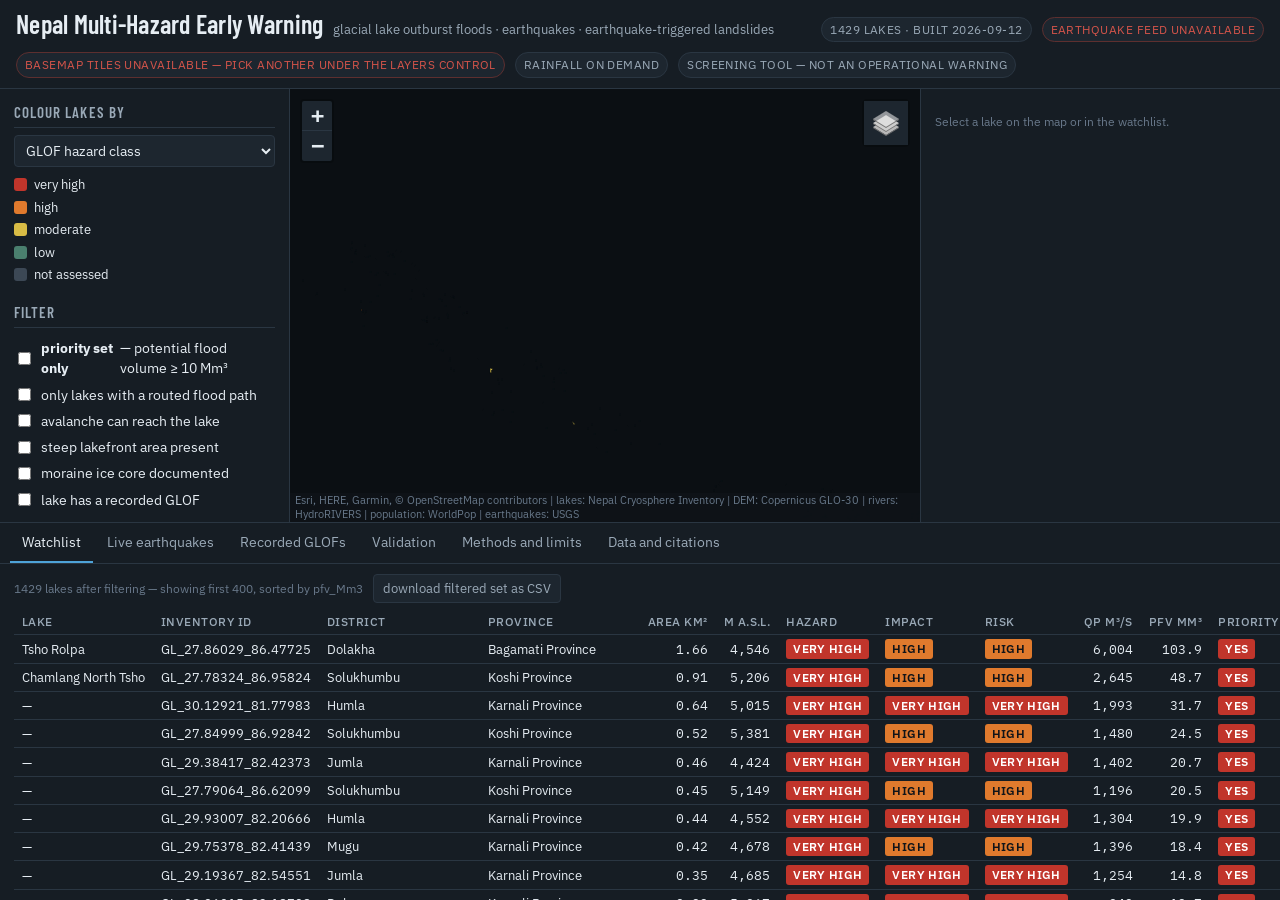
==== commit 66f2fb6d: "Add files via upload" ====
--- a/index.html
+++ b/index.html
@@ -74,6 +74,11 @@
 .leaflet-popup-content-wrapper,.leaflet-popup-tip{background:var(--panel2);color:var(--ink);border:1px solid var(--line);box-shadow:0 6px 22px rgba(0,0,0,.5)}
 .leaflet-popup-content{margin:9px 11px;font-size:13px}
 .leaflet-bar a{background:var(--panel2);color:var(--ink);border-color:var(--line)}
+.leaflet-control-layers{background:var(--panel2);color:var(--ink);border:1px solid var(--line);box-shadow:0 4px 16px rgba(0,0,0,.45)}
+.leaflet-control-layers-toggle{background-color:var(--panel2)}
+.leaflet-control-layers-expanded{padding:8px 10px;font-size:13px}
+.leaflet-control-layers label{display:flex;align-items:center;gap:6px;padding:2px 0;cursor:pointer}
+.leaflet-control-layers-selector{accent-color:var(--accent)}
 .leaflet-bar a:hover{background:var(--panel)}
 .leaflet-control-attribution{background:rgba(15,20,25,.82)!important;color:var(--ink3)!important;font-size:10.5px}
 .leaflet-control-attribution a{color:var(--ink2)!important}
@@ -121,6 +126,7 @@
   <span class="spacer"></span>
   <span class="pill" id="pill-build">build …</span>
   <span class="pill" id="pill-eq">earthquakes …</span>
+  <span class="pill" id="pill-base">basemap</span>
   <span class="pill" id="pill-rain">rainfall on demand</span>
   <span class="pill" id="pill-screen">screening tool — not an operational warning</span>
 </header>
@@ -213,6 +219,7 @@
 <script src="data/eq_history.js"></script>
 <script src="data/glof_history.js"></script>
 <script src="data/validation.js"></script>
+<script src="data/sensitivity.js"></script>
 <script>
 /* ------------------------------------------------------------------ state */
 const S = {
@@ -223,6 +230,7 @@
   eqHist: window.EQ_HISTORY || [],
   glofHist: window.GLOF_HISTORY || [],
   valid: window.VALIDATION || null,
+  sens: window.SENSITIVITY || null,
   sel: null, live: [], mmi: null, tab: 'watch', sort: {k:'pfv_Mm3', dir:-1},
 };
 const expoById = {}; S.expo.forEach(o => expoById[o.i] = o);
@@ -236,9 +244,60 @@
 /* ------------------------------------------------------------------- map */
 const map = L.map('map', {preferCanvas:true, zoomControl:true, worldCopyJump:false})
   .setView([28.3, 84.2], 7);
-L.tileLayer('https://{s}.basemaps.cartocdn.com/dark_all/{z}/{x}/{y}{r}.png', {
-  maxZoom:17, attribution:'&copy; OpenStreetMap contributors &copy; CARTO | lakes: Nepal Cryosphere Inventory | DEM: Copernicus GLO-30 | rivers: HydroRIVERS | population: WorldPop | earthquakes: USGS'
-}).addTo(map);
+
+/* Basemaps. None of these needs an API key: CARTO's basemaps began requiring one,
+   which is why they are not used here. Each carries its own attribution and its
+   own native maximum zoom, above which Leaflet upscales rather than requesting
+   tiles that do not exist. */
+const DATA_CREDIT = 'lakes: Nepal Cryosphere Inventory | DEM: Copernicus GLO-30 '
+  + '| rivers: HydroRIVERS | population: WorldPop | earthquakes: USGS';
+const ESRI = 'https://server.arcgisonline.com/ArcGIS/rest/services';
+const BASEMAPS = {
+  'Dark grey': L.tileLayer(`${ESRI}/Canvas/World_Dark_Gray_Base/MapServer/tile/{z}/{y}/{x}`, {
+    maxZoom:17, maxNativeZoom:16, attribution:`Esri, HERE, Garmin, &copy; OpenStreetMap contributors | ${DATA_CREDIT}`}),
+  'Terrain (hillshade)': L.tileLayer(`${ESRI}/Elevation/World_Hillshade/MapServer/tile/{z}/{y}/{x}`, {
+    maxZoom:17, maxNativeZoom:15, attribution:`Esri, Airbus DS, USGS, NGA, NASA, CGIAR | ${DATA_CREDIT}`}),
+  'Satellite imagery': L.tileLayer(`${ESRI}/World_Imagery/MapServer/tile/{z}/{y}/{x}`, {
+    maxZoom:17, maxNativeZoom:17, attribution:`Esri, Maxar, Earthstar Geographics | ${DATA_CREDIT}`}),
+  'OpenTopoMap': L.tileLayer('https://{s}.tile.opentopomap.org/{z}/{x}/{y}.png', {
+    maxZoom:17, maxNativeZoom:16, subdomains:'abc',
+    attribution:`&copy; OpenStreetMap contributors, SRTM | map style &copy; <a href="https://opentopomap.org">OpenTopoMap</a> (CC-BY-SA) | ${DATA_CREDIT}`}),
+  'OpenStreetMap': L.tileLayer('https://tile.openstreetmap.org/{z}/{x}/{y}.png', {
+    maxZoom:17, maxNativeZoom:17,
+    attribution:`&copy; OpenStreetMap contributors | ${DATA_CREDIT}`}),
+  'No basemap': L.layerGroup([]),
+};
+const BASEMAP_DEFAULT = 'Dark grey';
+let baseName = BASEMAP_DEFAULT;
+try { const v = localStorage.getItem('ews.basemap'); if (v && BASEMAPS[v]) baseName = v; } catch (e) {}
+let baseLayer = BASEMAPS[baseName].addTo(map);
+L.control.layers(BASEMAPS, null, {position:'topright', collapsed:true}).addTo(map);
+map.attributionControl.setPrefix('');
+map.on('baselayerchange', e => {
+  baseName = e.name; baseLayer = e.layer;
+  try { localStorage.setItem('ews.basemap', e.name); } catch (err) {}
+  basemapOk = true; setBasemapPill(null);
+});
+
+/* If a tile provider fails or starts demanding a key, say so once rather than
+   leaving the user with a blank or watermarked map. */
+let basemapOk = true, tileErrors = 0;
+function setBasemapPill(msg){
+  const el = document.getElementById('pill-base');
+  if (!el) return;
+  if (!msg){ el.className = 'pill'; el.textContent = `basemap: ${baseName.toLowerCase()}`; }
+  else { el.className = 'pill err'; el.textContent = msg; }
+}
+Object.values(BASEMAPS).forEach(l => {
+  if (!l.on) return;
+  // a handful of stray failures is normal; only complain if nothing is loading
+  l.on('tileload', () => { tileErrors = 0; });
+  l.on('tileerror', () => {
+    if (!basemapOk || ++tileErrors < 8) return;
+    basemapOk = false;
+    setBasemapPill('basemap tiles unavailable — pick another under the layers control');
+  });
+});
 
 const gLakes = L.layerGroup().addTo(map);
 const gRoute = L.layerGroup().addTo(map);
@@ -751,6 +810,22 @@
     </div>
     <p class="muted">An RMSE of ${fmt(v.fit.qp_piecewise.rmse_log10,2)} in log₁₀ means a typical factor-of-${fmt(Math.pow(10,v.fit.qp_piecewise.rmse_log10),1)} error in peak discharge. That is the honest precision of this class of model, and it is why every discharge on this page carries an interval.</p>
 
+    <h4>Sensitivity to the choices this implementation had to make</h4>
+    ${S.sens ? `
+    <p>Every threshold is as published, but two things still had to be decided: how to suppress DEM noise in the steep-lakefront test, and how far upslope to look for avalanche sources. The table re-runs the terrain analysis under each alternative over the ${fmt(S.sens.sample_size)} lakes of at least ${S.sens.sample_min_area_km2} km².</p>
+    <table><thead><tr><th>variant</th><th>lakes with SLA</th><th>priority set</th><th>total PFV Mm³</th><th>median ratio to reference</th><th>avalanche</th><th>rockfall</th><th>priority flips</th></tr></thead><tbody>
+    ${S.sens.variants.map(r=>`<tr${r.variant===S.sens.reference?' class="sel"':''}><td>${esc(r.variant)}</td><td class="num">${fmt(r.n_with_sla)}</td>
+      <td class="num">${fmt(r.n_priority)}</td><td class="num">${fmt(r.total_pfv_Mm3)}</td>
+      <td class="num">${r.median_ratio_to_reference==null?'—':fmt(r.median_ratio_to_reference,3)}</td>
+      <td class="num">${fmt(r.n_avalanche)}</td><td class="num">${fmt(r.n_rockfall)}</td>
+      <td class="num">${fmt(r.priority_set_changed)}</td></tr>`).join('')}
+    </tbody></table>
+    <p class="muted">The median ratio is 1.000 in every variant: changing the threshold never changes the potential flood volume of a lake that stays above it, only which lakes are in the set. Everything except the threshold angle itself is immaterial — the DEM window and the noise-suppression rule move at most one lake.</p>
+
+    <div class="callout"><b>The published decision tree is ambiguous, and it matters more than any of the above.</b>
+    Section 4.2 of Rounce et al. (2016) states a general rule — susceptible to both a dynamic and a self-destructive failure means very high hazard, with moderate plus moderate explicitly qualifying — and then enumerates specific paths under which the same combinations come out lower. We implement the general rule, which carries an explicit definition and worked example and is the more conservative. Under the literal enumeration only ${fmt(S.sens.hazard_reading.enumerated['very high']||0)} lakes would be very high hazard instead of ${fmt(S.sens.hazard_reading.general['very high']||0)}, and ${fmt(S.sens.hazard_reading.n_lakes_differing)} lakes (${fmt(100*S.sens.hazard_reading.n_lakes_differing/S.sens.hazard_reading.n_lakes,0)}% of the inventory) change class. Anyone applying this framework should say which reading they used.</div>
+    ` : `<p class="muted">Sensitivity results not built. Run <code>src/sensitivity.py</code>.</p>`}
+
     <h4>Internal consistency checks</h4>
     <table><thead><tr><th>check</th><th>result</th></tr></thead><tbody>
     ${v.checks.map(c=>`<tr><td>${esc(c.name)}</td><td>${c.pass?'<span style="color:var(--ok)">pass</span>':'<b style="color:var(--bad)">FAIL</b>'} <span class="band">${esc(c.detail)}</span></td></tr>`).join('')}
@@ -809,9 +884,15 @@
     ['Veh, G., Korup, O., Walz, A. (2020)','Hazard from Himalayan glacier lake outburst floods. PNAS 117(2), 907–912.','https://doi.org/10.1073/pnas.1914898117','depth–area posterior; dimensionless peak-discharge formulation; breach-rate distribution'],
     ['Walder, J.S., O\'Connor, J.E. (1997)','Methods for predicting peak discharge of floods caused by failure of natural and constructed earth dams. Water Resour. Res. 33(10), 2337–2348.','https://doi.org/10.1029/97WR01616','the dimensionless peak-discharge relation'],
     ['O\'Connor, J.E., Beebee, R.A. (2009)','Floods from natural rock-material dams. In: Megaflooding on Earth and Mars, Cambridge University Press, 128–171.','https://doi.org/10.1017/CBO9780511635632.008','the 63 dam-break observations and 19 breach rates'],
-    ['Huggel, C., Zgraggen-Oswald, S., Haeberli, W., Kääb, A., Polkvoj, A., Galushkin, I., Evans, S.G. (2004)','The 2002 rock/ice avalanche at Kolka/Karmadon, Russian Caucasus. Nat. Hazards Earth Syst. Sci. 5, 173–187.','https://doi.org/10.5194/nhess-5-173-2005','volume-dependent avalanche reach angle'],
+    ['Huggel, C., Haeberli, W., Kääb, A., Bieri, D., Richardson, S. (2004)','An assessment procedure for glacial hazards in the Swiss Alps. Can. Geotech. J. 41(6), 1068–1083.','https://doi.org/10.1139/T04-053','the volume-dependent avalanche reach angle, tan α = 1.111 − 0.118 log₁₀V'],
+    ['Huggel, C., Zgraggen-Oswald, S., Haeberli, W., Kääb, A., Polkvoj, A., Galushkin, I., Evans, S.G. (2005)','The 2002 rock/ice avalanche at Kolka/Karmadon, Russian Caucasus. Nat. Hazards Earth Syst. Sci. 5(2), 173–187.','https://doi.org/10.5194/nhess-5-173-2005','the assumed avalanche release depths'],
     ['Alean, J. (1985)','Ice avalanches: some empirical information about their formation and reach. J. Glaciol. 31(109), 324–333.','https://doi.org/10.3189/S0022143000006663','45° release-slope threshold for ice avalanches'],
-    ['Bolch, T., Peters, J., Yegorov, A., Pradhan, B., Buchroithner, M., Blagoveshchensky, V. (2011)','Identification of potentially dangerous glacial lakes in the northern Tien Shan. Nat. Hazards 59, 1691–1714.','https://doi.org/10.1007/s11069-011-9860-2','30° rockfall source threshold'],
+    ['Bolch, T., Peters, J., Yegorov, A., Pradhan, B., Buchroithner, M., Blagoveshchensky, V. (2011)','Identification of potentially dangerous glacial lakes in the northern Tien Shan. Nat. Hazards 59(3), 1691–1714.','https://doi.org/10.1007/s11069-011-9860-2','30° rockfall source threshold'],
+    ['Osti, R., Bhattarai, T.N., Miyake, K. (2011)','Causes of catastrophic failure of Tam Pokhari moraine dam in the Mt. Everest region. Nat. Hazards 58(3), 1209–1223.','https://doi.org/10.1007/s11069-011-9723-x','60° upper bound on avalanche release slopes'],
+    ['Shea, J.M., Immerzeel, W.W., Wagnon, P., Vincent, C., Bajracharya, S. (2015)','Modelling glacier change in the Everest region, Nepal Himalaya. The Cryosphere 9(3), 1105–1128.','https://doi.org/10.5194/tc-9-1105-2015','60° upper bound on avalanche release slopes'],
+    ['Lehner, B., Grill, G. (2013)','Global river hydrography and network routing. Hydrol. Process. 27(15), 2171–2186.','https://doi.org/10.1002/hyp.9740','the HydroRIVERS network used for downstream routing'],
+    ['Shrestha, F., Steiner, J.F., Shrestha, R., et al. (2023)','A comprehensive and version-controlled database of glacial lake outburst floods in High Mountain Asia. Earth Syst. Sci. Data 15(9), 3941–3961.','https://doi.org/10.5194/essd-15-3941-2023','HMAGLOFDB, the recorded-GLOF layer'],
+    ['Zhu, J., Baise, L.G., Thompson, E.M. (2017)','An updated geospatial liquefaction model for global application. Bull. Seismol. Soc. Am. 107(3), 1365–1385.','https://doi.org/10.1785/0120160198','the liquefaction half of the USGS ground-failure product shown live'],
     ['Bajracharya, S.R., Mool, P. (2009)','Glaciers, glacial lakes and glacial lake outburst floods in the Mount Everest region, Nepal. Ann. Glaciol. 50(53), 81–86.','https://doi.org/10.3189/172756410790595895','Dig Tsho 1985 surge-front velocity and downstream damage times'],
     ['Vuichard, D., Zimmermann, M. (1987)','The 1985 catastrophic drainage of a moraine-dammed lake, Khumbu Himal, Nepal: cause and consequences. Mt. Res. Dev. 7(2), 91–110.','https://doi.org/10.2307/3673305','Dig Tsho observations'],
     ['Cenderelli, D.A., Wohl, E.E. (2001)','Peak discharge estimates of glacial-lake outburst floods and "normal" climatic floods in the Mount Everest region, Nepal. Geomorphology 40, 57–90.','https://doi.org/10.1016/S0169-555X(01)00037-X','reconstructed Dig Tsho peak discharge'],
@@ -824,6 +905,15 @@
    <ul>${refs.map(r=>`<li><b>${esc(r[0])}</b> ${esc(r[1])} <a href="${r[2]}" target="_blank" rel="noopener">doi</a><br><span class="cite">used for: ${esc(r[3])}</span></li>`).join('')}</ul>
    <h4>Data sets</h4>
    <ul>${((s&&s.sources)||[]).map(d=>`<li><b>${esc(d.name)}</b> — ${esc(d.detail)}. <a href="${esc(d.url)}" target="_blank" rel="noopener">source</a><br><span class="cite">licence: ${esc(d.licence)}</span></li>`).join('')}</ul>
+   <h4>Basemaps</h4>
+   <p>None of the basemaps offered here needs an API key, and the tool works with none at all. CARTO's basemaps, used in an earlier version, began requiring a key and now return a watermarked tile, so they have been removed.</p>
+   <ul>
+     <li><b>Dark grey</b>, <b>Terrain (hillshade)</b> and <b>Satellite imagery</b> — Esri ArcGIS Online services (World Dark Gray Base, World Hillshade, World Imagery), attributed as Esri requires. These are free to use with attribution under Esri's terms of use; confirm those terms before any high-traffic or commercial deployment.</li>
+     <li><b>OpenTopoMap</b> — map style CC-BY-SA 3.0, data &copy; OpenStreetMap contributors (ODbL), elevation from SRTM. The clearest licence of the set, and the most informative for mountain terrain.</li>
+     <li><b>OpenStreetMap</b> standard tiles — &copy; OpenStreetMap contributors, ODbL, subject to the OSM Foundation tile usage policy.</li>
+   </ul>
+   <p class="muted">Your choice of basemap is remembered in your own browser only. If a provider stops serving tiles, the header says so and you can switch.</p>
+
    <h4>Live feeds read by your browser</h4>
    <ul><li>USGS real-time earthquake GeoJSON summary feeds, plus the ShakeMap and ground-failure products of individual events.</li>
        <li>Open-Meteo daily precipitation, past 7 days and 5-day forecast, requested only when you ask for a lake.</li></ul>
@@ -866,6 +956,7 @@
       + 'Serve this folder over HTTP rather than opening the file directly.</div>';
     return;
   }
+  setBasemapPill(null);
   refresh(); drawStatics(); renderTab(); loadEq();
   setInterval(loadEq, 5 * 60 * 1000);
 })();
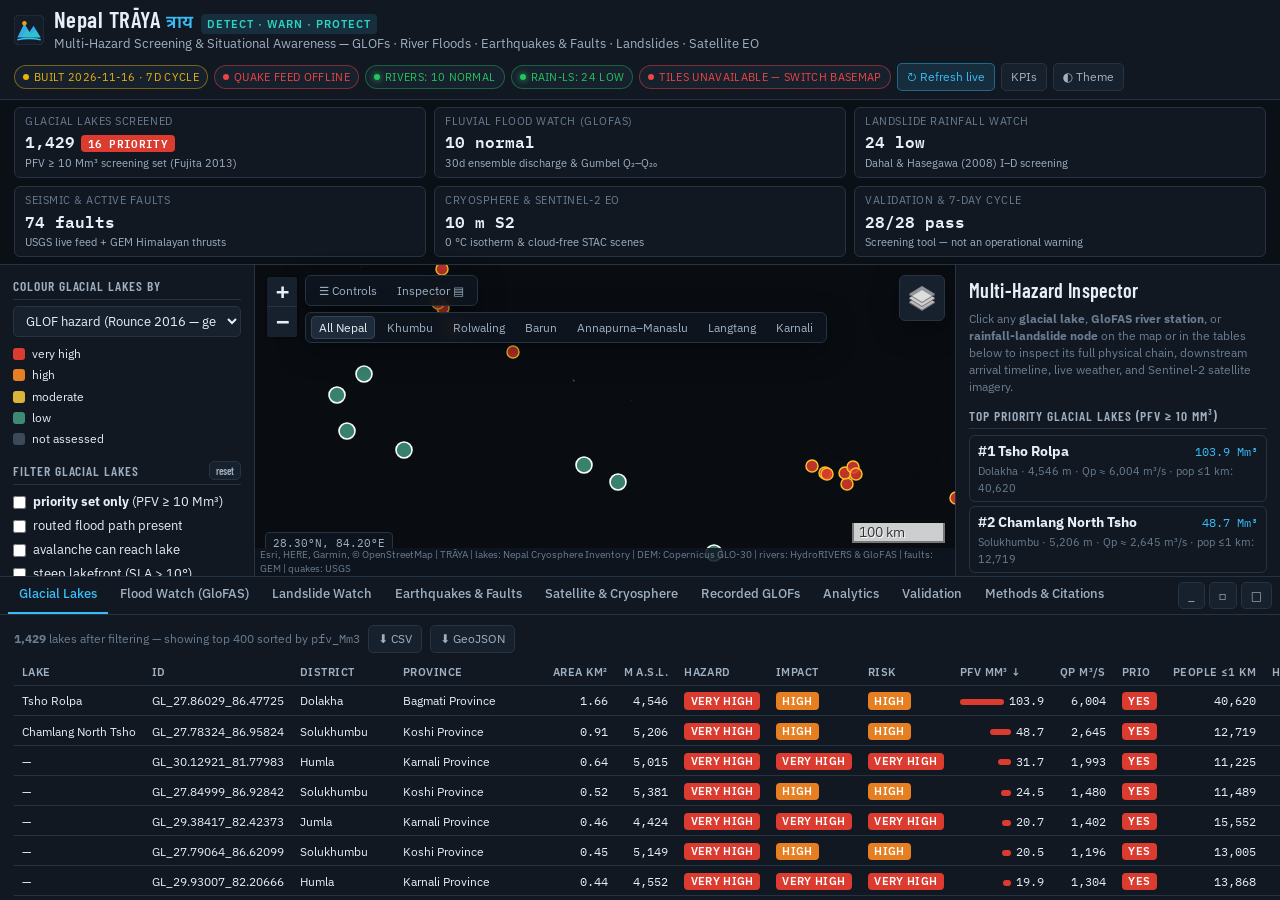
==== commit 68151a8d: "Add files via upload" ====
--- a/index.html
+++ b/index.html
@@ -1,211 +1,415 @@
 <!DOCTYPE html>
-<html lang="en">
+<html lang="en" data-theme="dark">
 <head>
 <meta charset="utf-8">
 <meta name="viewport" content="width=device-width, initial-scale=1">
-<title>Nepal Multi-Hazard Early Warning — glacial lakes, earthquakes, landslides</title>
-<meta name="description" content="Screening-level early warning system for glacial lake outburst floods, earthquakes and earthquake-triggered landslides in Nepal. Built from published methods on open data.">
-<link rel="icon" href="data:image/svg+xml,%3Csvg xmlns='http://www.w3.org/2000/svg' viewBox='0 0 32 32'%3E%3Crect width='32' height='32' fill='%230f1419'/%3E%3Cpath d='M3 24 L11 9 L17 19 L21 13 L29 24 Z' fill='%234ea3d8'/%3E%3Ccircle cx='11' cy='13' r='2.6' fill='%23e0b83a'/%3E%3C/svg%3E">
+<title>Nepal TRĀYA (त्राय) — Multi-Hazard Early Warning &amp; Screening System</title>
+<meta name="description" content="TRĀYA (त्राय): Open-access screening and situational awareness platform for glacial lake outburst floods (GLOFs), fluvial floods (Copernicus GloFAS), earthquakes &amp; active faults, and rainfall/coseismic landslides across Nepal, refreshed every 7 days.">
+<link rel="icon" href="data:image/svg+xml,%3Csvg xmlns='http://www.w3.org/2000/svg' viewBox='0 0 36 36'%3E%3Crect width='36' height='36' rx='7' fill='%230b1016'/%3E%3Cpath d='M4 27 L12.5 10 L18.5 20.5 L23.5 13 L32 27 Z' fill='%2338bdf8' fill-opacity='.9'/%3E%3Cpath d='M9 27 L16 17 L21 23 L26 18 L32 27 Z' fill='%232dd4bf' fill-opacity='.55'/%3E%3Ccircle cx='12.5' cy='10' r='2.7' fill='%23f59e0b'/%3E%3Cpath d='M4 29.5 Q18 26.5 32 29.5' stroke='%2338bdf8' stroke-width='1.8' fill='none'/%3E%3C/svg%3E">
 <link rel="preconnect" href="https://fonts.googleapis.com">
 <link rel="preconnect" href="https://fonts.gstatic.com" crossorigin>
-<link href="https://fonts.googleapis.com/css2?family=Barlow+Condensed:wght@400;500;600&family=IBM+Plex+Sans:wght@400;450;600&family=IBM+Plex+Mono:wght@400;500&display=swap" rel="stylesheet">
+<link href="https://fonts.googleapis.com/css2?family=Barlow+Condensed:wght@500;600;700&family=IBM+Plex+Sans:wght@400;500;600&family=IBM+Plex+Mono:wght@400;500;600&family=Noto+Sans+Devanagari:wght@500;700&display=swap" rel="stylesheet">
 <link rel="stylesheet" href="vendor/leaflet/leaflet.css">
 <style>
 :root{
-  --bg:#0f1419; --panel:#161d24; --panel2:#1d262f; --line:#2a3642;
-  --ink:#e6edf3; --ink2:#9aa9b7; --ink3:#68788a;
-  --accent:#4ea3d8; --accent2:#7fd1b9;
-  --h-vhigh:#c1352b; --h-high:#e07a2d; --h-mod:#d8bc45; --h-low:#4a7f6e; --h-na:#3c4855;
-  --warn:#e0b83a; --bad:#d4544a; --ok:#5fae8f;
+  --bg:#0b1016; --panel:#111821; --panel2:#17212d; --panel3:#1e2b3a; --line:#253343; --line2:#314357;
+  --ink:#e7eef6; --ink2:#9fb0c3; --ink3:#6a7d92;
+  --accent:#38bdf8; --accent2:#2dd4bf; --accent-soft:rgba(56,189,248,.13);
+  --h-vhigh:#dc3b30; --h-high:#e67e22; --h-mod:#d9b638; --h-low:#3d8b74; --h-na:#3b4958;
+  --warn:#eab308; --bad:#ef4444; --ok:#22c55e; --purple:#a78bfa;
+  --shadow:0 8px 28px rgba(0,0,0,.45);
+  --hud-bg:rgba(15,22,31,.88);
+}
+html[data-theme="light"]{
+  --bg:#f2f5f9; --panel:#ffffff; --panel2:#f4f7fb; --panel3:#e8eef5; --line:#d5dfe9; --line2:#b8c7d8;
+  --ink:#101a26; --ink2:#425468; --ink3:#697b8f;
+  --accent:#0284c7; --accent2:#0d9488; --accent-soft:rgba(2,132,199,.10);
+  --h-vhigh:#c8281e; --h-high:#d96b14; --h-mod:#b89214; --h-low:#2e7862; --h-na:#94a3b8;
+  --warn:#ca8a04; --bad:#dc2626; --ok:#16a34a; --purple:#7c3aed;
+  --shadow:0 8px 24px rgba(15,23,42,.12);
+  --hud-bg:rgba(255,255,255,.90);
 }
 *{box-sizing:border-box}
 html,body{margin:0;height:100%}
-body{background:var(--bg);color:var(--ink);font:15px/1.5 "IBM Plex Sans",system-ui,-apple-system,Segoe UI,sans-serif;-webkit-font-smoothing:antialiased}
-h1,h2,h3,h4{font-family:"Barlow Condensed",Impact,sans-serif;font-weight:600;letter-spacing:.01em;margin:0}
+body{background:var(--bg);color:var(--ink);font:14px/1.48 "IBM Plex Sans",system-ui,-apple-system,Segoe UI,sans-serif;-webkit-font-smoothing:antialiased}
+h1,h2,h3,h4{font-family:"Barlow Condensed",Impact,sans-serif;font-weight:600;letter-spacing:.015em;margin:0}
+.deva{font-family:"Noto Sans Devanagari","IBM Plex Sans",sans-serif;font-weight:600}
 code,.mono,td.num,.kv b{font-family:"IBM Plex Mono",ui-monospace,Menlo,monospace;font-variant-numeric:tabular-nums}
-a{color:var(--accent)}
+a{color:var(--accent);text-decoration:none}
+a:hover{text-decoration:underline}
 button,select,input{font:inherit;color:inherit}
 
-#app{display:grid;grid-template-rows:auto 1fr auto;height:100%;min-width:0;overflow:hidden}
-header{display:flex;align-items:baseline;gap:10px;flex-wrap:wrap;padding:10px 16px;background:var(--panel);border-bottom:1px solid var(--line);min-width:0}
-header h1{font-size:26px;line-height:1.1}
-header .sub{color:var(--ink2);font-size:13px}
+#app{display:grid;grid-template-rows:auto auto 1fr auto;height:100%;min-width:0;overflow:hidden}
+
+/* Header */
+header{display:flex;align-items:center;gap:10px;flex-wrap:wrap;padding:8px 14px;background:var(--panel);border-bottom:1px solid var(--line);min-width:0;z-index:20}
+.brand{display:flex;align-items:center;gap:10px;min-width:0}
+.brand svg{width:30px;height:30px;flex:0 0 auto}
+.brand-title{display:flex;align-items:baseline;gap:8px;flex-wrap:wrap}
+header h1{font-size:23px;line-height:1;letter-spacing:.02em}
+header .motto{font-size:11px;font-weight:600;letter-spacing:.09em;text-transform:uppercase;color:var(--accent2);padding:2px 6px;border-radius:4px;background:var(--accent-soft)}
+header .sub{color:var(--ink2);font-size:12.5px}
 header .spacer{flex:1}
-.pill{font-size:11.5px;letter-spacing:.04em;text-transform:uppercase;padding:3px 8px;border:1px solid var(--line);border-radius:99px;color:var(--ink2);background:var(--panel2);white-space:nowrap}
-.pill.live{border-color:#2f5d4a;color:var(--ok)}
-.pill.stale{border-color:#5d4a2f;color:var(--warn)}
-.pill.err{border-color:#5d2f2f;color:var(--bad)}
-
-main{display:grid;grid-template-columns:290px minmax(0,1fr) 360px;min-height:0;min-width:0}
-@media (max-width:1200px){main{grid-template-columns:250px 1fr}#detail{display:none}}
-@media (max-width:820px){
+.pills{display:flex;align-items:center;gap:6px;flex-wrap:wrap}
+.pill{display:inline-flex;align-items:center;gap:5px;font-size:11px;letter-spacing:.03em;text-transform:uppercase;padding:3px 8px;border:1px solid var(--line);border-radius:99px;color:var(--ink2);background:var(--panel2);white-space:nowrap}
+.pill .dot{width:6px;height:6px;border-radius:50%;background:var(--ink3);flex:0 0 auto}
+.pill.live{border-color:rgba(34,197,94,.4);color:var(--ok)}
+.pill.live .dot{background:var(--ok);box-shadow:0 0 6px var(--ok)}
+.pill.stale,.pill.watch{border-color:rgba(234,179,8,.45);color:var(--warn)}
+.pill.stale .dot,.pill.watch .dot{background:var(--warn)}
+.pill.err{border-color:rgba(239,68,68,.45);color:var(--bad)}
+.pill.err .dot{background:var(--bad)}
+
+/* KPI Strip */
+#kpiStrip{display:grid;grid-template-columns:repeat(6,minmax(0,1fr));gap:8px;padding:7px 14px;background:var(--bg);border-bottom:1px solid var(--line)}
+#kpiStrip.hidden{display:none}
+.kpi{background:var(--panel);border:1px solid var(--line);border-radius:6px;padding:6px 10px;display:flex;flex-direction:column;gap:1px;cursor:pointer;transition:border-color .15s,background .15s;min-width:0}
+.kpi:hover{border-color:var(--accent);background:var(--panel2)}
+.kpi .k-lbl{font-size:10.5px;text-transform:uppercase;letter-spacing:.05em;color:var(--ink3);white-space:nowrap;overflow:hidden;text-overflow:ellipsis}
+.kpi .k-val{font-family:"IBM Plex Mono",monospace;font-size:16px;font-weight:600;color:var(--ink);display:flex;align-items:baseline;gap:6px}
+.kpi .k-sub{font-size:11px;color:var(--ink2);white-space:nowrap;overflow:hidden;text-overflow:ellipsis}
+
+/* Main Workspace */
+main{display:grid;grid-template-columns:300px minmax(0,1fr) 390px;min-height:0;min-width:0;position:relative}
+main.hide-left{grid-template-columns:0px minmax(0,1fr) 390px}
+main.hide-left #controls{padding:0;border:0;overflow:hidden}
+main.hide-right{grid-template-columns:300px minmax(0,1fr) 0px}
+main.hide-right #detail{padding:0;border:0;overflow:hidden}
+main.hide-left.hide-right{grid-template-columns:0px minmax(0,1fr) 0px}
+
+aside{background:var(--panel);border-right:1px solid var(--line);overflow-y:auto;overflow-x:hidden;padding:11px 13px;min-width:0}
+#detail{border-right:0;border-left:1px solid var(--line)}
+#detailBody{min-width:0;overflow-wrap:anywhere}
+#detail table{table-layout:fixed}
+#detail td:first-child{white-space:normal}
+
+/* Map & Floating HUD */
+#mapWrap{position:relative;min-width:0;min-height:0;display:flex;flex-direction:column}
+#map{flex:1;min-width:0;min-height:0;background:#090d12}
+.map-hud-top{position:absolute;top:10px;left:50px;right:52px;z-index:500;display:flex;align-items:center;gap:6px;flex-wrap:wrap;pointer-events:none}
+.hud-group{pointer-events:auto;display:inline-flex;align-items:center;gap:4px;background:var(--hud-bg);backdrop-filter:blur(8px);border:1px solid var(--line);border-radius:6px;padding:3px 5px;box-shadow:var(--shadow)}
+.hud-btn{background:transparent;border:1px solid transparent;border-radius:4px;padding:2px 7px;font-size:11.5px;color:var(--ink2);cursor:pointer;white-space:nowrap}
+.hud-btn:hover,.hud-btn.on{background:var(--panel3);color:var(--ink);border-color:var(--line2)}
+.map-hud-bot{position:absolute;bottom:22px;left:10px;z-index:500;display:flex;align-items:center;gap:8px;flex-wrap:wrap;pointer-events:none}
+#satBar{pointer-events:auto;display:none;align-items:center;gap:7px;background:var(--hud-bg);backdrop-filter:blur(8px);border:1px solid var(--accent);border-radius:6px;padding:5px 9px;box-shadow:var(--shadow);font-size:12px}
+#satBar.on{display:inline-flex}
+#coordPill{pointer-events:auto;background:var(--hud-bg);border:1px solid var(--line);border-radius:4px;padding:2px 7px;font-size:11px;color:var(--ink2)}
+
+/* Controls & Sections */
+section.blk{margin-bottom:14px}
+section.blk>h3{font-size:13.5px;text-transform:uppercase;letter-spacing:.07em;color:var(--ink2);margin-bottom:6px;border-bottom:1px solid var(--line);padding-bottom:3px;display:flex;align-items:center;justify-content:space-between}
+label.row{display:flex;align-items:center;gap:7px;padding:2.5px 0;font-size:12.8px;cursor:pointer;color:var(--ink)}
+label.row input[type=checkbox]{accent-color:var(--accent);margin:0}
+label.row .tag{margin-left:auto;font-size:10px;color:var(--ink3);font-family:"IBM Plex Mono",monospace}
+select,input[type=search],input[type=date]{width:100%;min-width:0;background:var(--panel2);border:1px solid var(--line);border-radius:5px;padding:5px 8px;font-size:12.8px;color:var(--ink)}
+select:focus,input:focus{outline:1px solid var(--accent);border-color:var(--accent)}
+input[type=range]{width:100%;accent-color:var(--accent)}
+.legend{display:flex;flex-direction:column;gap:3px;font-size:12.2px}
+.legend i{width:12px;height:12px;border-radius:3px;display:inline-block;margin-right:7px;vertical-align:-2px}
+.muted{color:var(--ink3);font-size:11.8px;line-height:1.45}
+
+/* Leaflet Overrides */
+.leaflet-container{background:#090d12;font:inherit}
+html[data-theme="light"] .leaflet-container{background:#dce6f1}
+.leaflet-popup-content-wrapper,.leaflet-popup-tip{background:var(--panel2);color:var(--ink);border:1px solid var(--line);box-shadow:var(--shadow)}
+.leaflet-popup-content{margin:9px 11px;font-size:12.5px;line-height:1.45}
+.leaflet-bar a{background:var(--panel2)!important;color:var(--ink)!important;border-color:var(--line)!important}
+.leaflet-bar a:hover{background:var(--panel3)!important}
+.leaflet-control-layers{background:var(--panel2)!important;color:var(--ink)!important;border:1px solid var(--line)!important;box-shadow:var(--shadow)!important;border-radius:6px!important}
+.leaflet-control-layers-expanded{padding:8px 10px!important;font-size:12.5px!important}
+.leaflet-control-layers label{display:flex;align-items:center;gap:6px;padding:2px 0;cursor:pointer}
+.leaflet-control-layers-selector{accent-color:var(--accent)}
+.leaflet-control-attribution{background:var(--hud-bg)!important;color:var(--ink3)!important;font-size:10px!important}
+.leaflet-control-attribution a{color:var(--ink2)!important}
+
+/* Badges & Key-Value Grids */
+.hbadge{display:inline-block;padding:1.5px 6.5px;border-radius:4px;font-size:10.8px;letter-spacing:.03em;text-transform:uppercase;font-weight:600;line-height:1.35}
+.h-vhigh{background:var(--h-vhigh);color:#fff}
+.h-high{background:var(--h-high);color:#fff}
+.h-mod{background:var(--h-mod);color:#111821}
+.h-low{background:var(--h-low);color:#fff}
+.h-na{background:var(--h-na);color:#e2e8f0}
+.h-info{background:var(--accent-soft);color:var(--accent);border:1px solid rgba(56,189,248,.35)}
+
+.kv{display:grid;grid-template-columns:minmax(0,1fr) auto;gap:2.5px 10px;font-size:12.6px;margin:5px 0}
+.kv span{color:var(--ink2)}
+.kv b{font-weight:500;text-align:right}
+.band{color:var(--ink3);font-size:11.2px}
+
+/* Bottom Analytical Workbench */
+#bottom{background:var(--panel);border-top:1px solid var(--line);height:36vh;min-height:40px;max-height:72vh;display:flex;flex-direction:column;min-width:0;transition:height .18s ease}
+#bottom.collapsed{height:39px!important}
+#bottom.expanded{height:64vh!important}
+#tabsBar{display:flex;align-items:center;justify-content:space-between;border-bottom:1px solid var(--line);padding:0 8px;gap:6px;flex:0 0 auto;background:var(--panel)}
+#tabs{display:flex;gap:1px;overflow-x:auto;scrollbar-width:none}
+#tabs button{background:none;border:0;border-bottom:2px solid transparent;padding:8px 11px;color:var(--ink2);cursor:pointer;font-size:12.8px;white-space:nowrap;font-weight:500}
+#tabs button:hover{color:var(--ink)}
+#tabs button.on{color:var(--accent);border-bottom-color:var(--accent)}
+.dock-btns{display:flex;align-items:center;gap:4px;flex:0 0 auto}
+#tabbody{overflow:auto;padding:10px 14px;min-width:0;max-width:100%;flex:1}
+
+/* Tables */
+table{width:100%;border-collapse:collapse;font-size:12.2px}
+th,td{text-align:left;padding:5px 8px;border-bottom:1px solid var(--line);white-space:nowrap}
+th{position:sticky;top:0;background:var(--panel);color:var(--ink2);font-weight:600;cursor:pointer;font-size:11px;letter-spacing:.04em;text-transform:uppercase;z-index:2;user-select:none}
+th:hover{color:var(--ink)}
+td.num{text-align:right}
+tbody tr:hover{background:var(--panel2);cursor:pointer}
+tbody tr.sel{background:var(--accent-soft)}
+.minibar{display:inline-block;height:6px;border-radius:3px;background:var(--accent);vertical-align:middle;margin-right:5px}
+
+/* Cards, Charts & Prose */
+.prose{max-width:88ch;font-size:13.2px;color:var(--ink)}
+.prose h4{font-size:16px;margin:16px 0 5px;color:var(--ink)}
+.prose p{margin:6px 0;color:var(--ink2)}
+.prose ul{margin:6px 0 6px 18px;padding:0;color:var(--ink2)}
+.prose li{margin:3.5px 0}
+.prose .cite{color:var(--ink3);font-size:12px}
+.callout{border-left:3px solid var(--warn);background:rgba(234,179,8,.09);padding:9px 12px;margin:10px 0;color:var(--ink);font-size:12.6px;border-radius:0 5px 5px 0}
+.callout.bad{border-color:var(--bad);background:rgba(239,68,68,.10)}
+.callout.info{border-color:var(--accent);background:var(--accent-soft)}
+
+.btn{background:var(--panel2);border:1px solid var(--line);border-radius:5px;padding:4px 9px;font-size:12px;cursor:pointer;color:var(--ink2);display:inline-flex;align-items:center;gap:5px;white-space:nowrap;flex-shrink:0;transition:border-color .15s,color .15s}
+.btn:hover{color:var(--ink);border-color:var(--accent)}
+.btn.pri{background:var(--accent-soft);color:var(--accent);border-color:rgba(56,189,248,.4)}
+
+.sat-card{background:var(--panel2);border:1px solid var(--line);border-radius:6px;padding:8px;margin:6px 0}
+.sat-thumb{width:100%;max-height:175px;object-fit:cover;border-radius:4px;border:1px solid var(--line);display:block;background:#090d12;margin-bottom:6px}
+.spark{display:block;width:100%;height:52px}
+.chart-grid{display:grid;grid-template-columns:repeat(auto-fit,minmax(330px,1fr));gap:12px}
+.chart-card{background:var(--panel2);border:1px solid var(--line);border-radius:7px;padding:10px 12px}
+.chart-card h4{font-size:15px;margin-bottom:4px}
+.split-2{display:grid;grid-template-columns:minmax(300px,420px) minmax(0,1fr);gap:14px;align-items:start}
+
+.eqdot{border-radius:50%;border:1px solid rgba(255,255,255,.55)}
+.loading{color:var(--ink3);font-size:12px}
+
+@media (max-width:1280px){
+  #kpiStrip{grid-template-columns:repeat(3,minmax(0,1fr))}
+  main{grid-template-columns:255px minmax(0,1fr) 325px}
+}
+@media (max-width:980px){
+  main{grid-template-columns:235px minmax(0,1fr) 295px}
+}
+@media (max-width:760px){
   html,body{height:auto}
   #app{height:auto;overflow:visible;display:block}
+  #kpiStrip{grid-template-columns:repeat(2,minmax(0,1fr))}
   main{display:block}
-  aside{border-right:0;border-bottom:1px solid var(--line);max-height:none;overflow:visible}
-  #detail{display:block;border-left:0;border-top:1px solid var(--line)}
-  #map{height:58vh;min-height:320px}
-  #bottom{max-height:none;border-top:1px solid var(--line)}
-  #tabbody{max-height:60vh}
-  header{gap:7px}
-  header h1{font-size:21px}
-  header .pill{font-size:10.5px;padding:2px 7px}
-  #controls section.blk:nth-of-type(n+4){display:none}
-}
-
-aside{background:var(--panel);border-right:1px solid var(--line);overflow:auto;padding:12px 14px;min-width:0}
-#map{min-width:0}
-#detailBody{min-width:0;overflow-wrap:anywhere}
-#detail{border-right:0;border-left:1px solid var(--line)}
-#detail table{table-layout:fixed}
-#detail td:first-child{white-space:normal}
-section.blk{margin-bottom:16px}
-section.blk>h3{font-size:15px;text-transform:uppercase;letter-spacing:.07em;color:var(--ink2);margin-bottom:7px;border-bottom:1px solid var(--line);padding-bottom:4px}
-label.row{display:flex;align-items:center;gap:7px;padding:3px 0;font-size:13.5px;cursor:pointer}
-label.row input{accent-color:var(--accent)}
-select,input[type=search]{width:100%;background:var(--panel2);border:1px solid var(--line);border-radius:4px;padding:5px 7px;font-size:13.5px}
-input[type=range]{width:100%;accent-color:var(--accent)}
-.legend{display:flex;flex-direction:column;gap:3px;font-size:13px}
-.legend i{width:13px;height:13px;border-radius:3px;display:inline-block;margin-right:7px;vertical-align:-2px}
-.muted{color:var(--ink3);font-size:12px;line-height:1.45}
-
-#map{background:#0b0f13}
-.leaflet-container{background:#0b0f13;font:inherit}
-.leaflet-popup-content-wrapper,.leaflet-popup-tip{background:var(--panel2);color:var(--ink);border:1px solid var(--line);box-shadow:0 6px 22px rgba(0,0,0,.5)}
-.leaflet-popup-content{margin:9px 11px;font-size:13px}
-.leaflet-bar a{background:var(--panel2);color:var(--ink);border-color:var(--line)}
-.leaflet-control-layers{background:var(--panel2);color:var(--ink);border:1px solid var(--line);box-shadow:0 4px 16px rgba(0,0,0,.45)}
-.leaflet-control-layers-toggle{background-color:var(--panel2)}
-.leaflet-control-layers-expanded{padding:8px 10px;font-size:13px}
-.leaflet-control-layers label{display:flex;align-items:center;gap:6px;padding:2px 0;cursor:pointer}
-.leaflet-control-layers-selector{accent-color:var(--accent)}
-.leaflet-bar a:hover{background:var(--panel)}
-.leaflet-control-attribution{background:rgba(15,20,25,.82)!important;color:var(--ink3)!important;font-size:10.5px}
-.leaflet-control-attribution a{color:var(--ink2)!important}
-
-.hbadge{display:inline-block;padding:1px 7px;border-radius:3px;font-size:11.5px;letter-spacing:.03em;text-transform:uppercase;color:#0f1419;font-weight:600}
-.h-vhigh{background:var(--h-vhigh);color:#fff}.h-high{background:var(--h-high)}.h-mod{background:var(--h-mod)}
-.h-low{background:var(--h-low);color:#fff}.h-na{background:var(--h-na);color:var(--ink2)}
-
-.kv{display:grid;grid-template-columns:minmax(0,1fr) auto;gap:2px 10px;font-size:13px;margin:6px 0}
-.kv span{color:var(--ink2)}
-.kv b{font-weight:500}
-.band{color:var(--ink3);font-size:11.5px}
-
-#bottom{background:var(--panel);border-top:1px solid var(--line);max-height:42vh;display:flex;flex-direction:column;min-width:0}
-#tabs{display:flex;gap:2px;padding:0 10px;border-bottom:1px solid var(--line);flex-wrap:wrap}
-#tabs button{background:none;border:0;border-bottom:2px solid transparent;padding:9px 12px;color:var(--ink2);cursor:pointer;font-size:13.5px}
-#tabs button.on{color:var(--ink);border-bottom-color:var(--accent)}
-#tabbody{overflow:auto;padding:10px 14px;min-width:0;max-width:100%}
-table{width:100%;border-collapse:collapse;font-size:12.5px}
-th,td{text-align:left;padding:4px 8px;border-bottom:1px solid var(--line);white-space:nowrap}
-th{position:sticky;top:0;background:var(--panel);color:var(--ink2);font-weight:500;cursor:pointer;font-size:11.5px;letter-spacing:.04em;text-transform:uppercase;z-index:2}
-td.num{text-align:right}
-tbody tr:hover{background:var(--panel2);cursor:pointer}
-tbody tr.sel{background:#1f2f3c}
-.prose{max-width:82ch;font-size:13.5px;color:var(--ink)}
-.prose h4{font-size:15px;margin:14px 0 4px;color:var(--ink)}
-.prose p{margin:6px 0;color:var(--ink2)}
-.prose ul{margin:6px 0 6px 18px;padding:0;color:var(--ink2)}
-.prose li{margin:3px 0}
-.prose .cite{color:var(--ink3);font-size:12.5px}
-.callout{border-left:3px solid var(--warn);background:#1b1e14;padding:9px 12px;margin:10px 0;color:#e8dfae;font-size:13px}
-.callout.bad{border-color:var(--bad);background:#1e1514;color:#f0cbc6}
-.spark{display:block;width:100%;height:44px}
-.btn{background:var(--panel2);border:1px solid var(--line);border-radius:4px;padding:4px 9px;font-size:12.5px;cursor:pointer;color:var(--ink2)}
-.btn:hover{color:var(--ink);border-color:var(--accent)}
-.eqdot{border-radius:50%;border:1px solid rgba(255,255,255,.55)}
-.loading{color:var(--ink3);font-size:12.5px}
+  aside{border-right:0;border-bottom:1px solid var(--line);max-height:none}
+  #detail{border-left:0;border-top:1px solid var(--line)}
+  #mapWrap{height:60vh;min-height:360px}
+  #bottom{height:auto!important;max-height:none}
+  #tabbody{max-height:65vh}
+  .split-2{grid-template-columns:1fr}
+  .map-hud-top{left:46px;right:10px}
+}
 </style>
 </head>
 <body>
 <div id="app">
 <header>
-  <h1>Nepal Multi-Hazard Early Warning</h1>
-  <span class="sub">glacial lake outburst floods &middot; earthquakes &middot; earthquake-triggered landslides</span>
+  <div class="brand">
+    <svg viewBox="0 0 36 36" aria-hidden="true">
+      <rect width="36" height="36" rx="7" fill="#131c27" stroke="#2a3b4e"/>
+      <path d="M4 27 L12.5 10 L18.5 20.5 L23.5 13 L32 27 Z" fill="#38bdf8" fill-opacity=".9"/>
+      <path d="M9 27 L16 17 L21 23 L26 18 L32 27 Z" fill="#2dd4bf" fill-opacity=".55"/>
+      <circle cx="12.5" cy="10" r="2.7" fill="#f59e0b"/>
+      <path d="M4 29.8 Q18 26.8 32 29.8" stroke="#38bdf8" stroke-width="1.8" fill="none"/>
+    </svg>
+    <div>
+      <div class="brand-title">
+        <h1>Nepal TRĀYA <span class="deva" style="font-size:18px;color:var(--accent)">त्राय</span></h1>
+        <span class="motto">Detect &middot; Warn &middot; Protect</span>
+      </div>
+      <div class="sub">Multi-Hazard Screening &amp; Situational Awareness &mdash; GLOFs &middot; River Floods &middot; Earthquakes &amp; Faults &middot; Landslides &middot; Satellite EO</div>
+    </div>
+  </div>
   <span class="spacer"></span>
-  <span class="pill" id="pill-build">build …</span>
-  <span class="pill" id="pill-eq">earthquakes …</span>
-  <span class="pill" id="pill-base">basemap</span>
-  <span class="pill" id="pill-rain">rainfall on demand</span>
-  <span class="pill" id="pill-screen">screening tool — not an operational warning</span>
+  <div class="pills">
+    <span class="pill" id="pill-build" title="Automated 7-day data refresh schedule"><span class="dot"></span>build …</span>
+    <span class="pill" id="pill-eq" title="USGS real-time earthquake feed"><span class="dot"></span>quakes …</span>
+    <span class="pill" id="pill-flood" title="Copernicus GloFAS 10-basin river flood watch"><span class="dot"></span>rivers …</span>
+    <span class="pill" id="pill-ls" title="Dahal & Hasegawa (2008) rainfall-landslide threshold watch"><span class="dot"></span>landslides …</span>
+    <span class="pill" id="pill-base"><span class="dot"></span>basemap</span>
+    <button class="btn pri" id="btnRefreshLive" title="Re-fetch live USGS earthquakes, GloFAS river forecasts, and Open-Meteo rainfall right now">↻ Refresh live</button>
+    <button class="btn" id="btnKpi" title="Toggle summary cards">KPIs</button>
+    <button class="btn" id="btnTheme" title="Switch dark / light theme">◐ Theme</button>
+  </div>
 </header>
 
-<main>
+<div id="kpiStrip">
+  <div class="kpi" data-goto="watch" title="View screened glacial lakes watchlist">
+    <span class="k-lbl">Glacial Lakes Screened</span>
+    <span class="k-val"><span id="k-lakes">1,429</span> <span class="hbadge h-vhigh" id="k-prio">16 priority</span></span>
+    <span class="k-sub" id="k-lakes-sub">PFV ≥ 10 Mm³ screening set (Fujita 2013)</span>
+  </div>
+  <div class="kpi" data-goto="floods" title="View Copernicus GloFAS 10-basin river discharge forecasts">
+    <span class="k-lbl">Fluvial Flood Watch (GloFAS)</span>
+    <span class="k-val" id="k-rivers">10 basins</span>
+    <span class="k-sub" id="k-rivers-sub">30d ensemble discharge &amp; Gumbel Q₂–Q₂₀</span>
+  </div>
+  <div class="kpi" data-goto="landslides" title="View Dahal & Hasegawa (2008) rainfall-landslide watch & catalogue">
+    <span class="k-lbl">Landslide Rainfall Watch</span>
+    <span class="k-val" id="k-ls">24 zones</span>
+    <span class="k-sub" id="k-ls-sub">Dahal &amp; Hasegawa (2008) I–D screening</span>
+  </div>
+  <div class="kpi" data-goto="live" title="View live USGS earthquakes, ShakeMap & GEM active faults">
+    <span class="k-lbl">Seismic &amp; Active Faults</span>
+    <span class="k-val" id="k-eq">—</span>
+    <span class="k-sub" id="k-eq-sub">USGS live feed + GEM Himalayan thrusts</span>
+  </div>
+  <div class="kpi" data-goto="sat" title="View Copernicus Sentinel-2 STAC scenes & 0 °C freezing level">
+    <span class="k-lbl">Cryosphere &amp; Sentinel-2 EO</span>
+    <span class="k-val" id="k-sat">10 m S2</span>
+    <span class="k-sub" id="k-sat-sub">0 °C isotherm &amp; cloud-free STAC scenes</span>
+  </div>
+  <div class="kpi" data-goto="valid" title="View external & internal validation checks">
+    <span class="k-lbl">Validation &amp; 7-Day Cycle</span>
+    <span class="k-val" id="k-val">28/28 pass</span>
+    <span class="k-sub" id="k-val-sub">Screening tool — not an operational warning</span>
+  </div>
+</div>
+
+<main id="mainGrid">
   <aside id="controls">
     <section class="blk">
-      <h3>Colour lakes by</h3>
+      <h3>Colour glacial lakes by</h3>
       <select id="colourBy">
-        <option value="hazard">GLOF hazard class</option>
-        <option value="risk">Risk (hazard × downstream impact)</option>
-        <option value="qp_m3s">Estimated peak discharge</option>
-        <option value="pfv_Mm3">Potential flood volume</option>
-        <option value="pop_high">People in 1 km corridor</option>
+        <option value="hazard">GLOF hazard (Rounce 2016 — general)</option>
+        <option value="hazard_enum">GLOF hazard (Rounce 2016 — enumerated)</option>
+        <option value="risk">Downstream risk (hazard × impact)</option>
+        <option value="pfv_Mm3">Potential flood volume (Mm³)</option>
+        <option value="qp_m3s">Estimated peak discharge Qp (m³/s)</option>
+        <option value="pop_high">People in 1 km flood corridor</option>
         <option value="priority">Priority set (PFV ≥ 10 Mm³)</option>
+        <option value="fault_km">Distance to active fault (km, GEM)</option>
+        <option value="area_change_pct">Observed lake area change (%)</option>
       </select>
-      <div class="legend" id="legend" style="margin-top:8px"></div>
+      <div class="legend" id="legend" style="margin-top:7px"></div>
     </section>
 
     <section class="blk">
-      <h3>Filter</h3>
-      <label class="row"><input type="checkbox" id="fPriority"> <b>priority set only</b> — potential flood volume ≥ 10 Mm³</label>
-      <label class="row"><input type="checkbox" id="fOnlyRouted"> only lakes with a routed flood path</label>
-      <label class="row"><input type="checkbox" id="fAva"> avalanche can reach the lake</label>
-      <label class="row"><input type="checkbox" id="fSla"> steep lakefront area present</label>
-      <label class="row"><input type="checkbox" id="fIce"> moraine ice core documented</label>
-      <label class="row"><input type="checkbox" id="fPast"> lake has a recorded GLOF</label>
-      <div style="margin-top:8px">
-        <div class="muted">minimum lake area: <b id="areaLbl" class="mono">0.000</b> km² <span class="band">(below 0.01 km² no discharge is estimated)</span></div>
+      <h3>Filter glacial lakes <button class="btn" id="btnResetFilters" style="padding:1px 6px;font-size:10.5px">reset</button></h3>
+      <label class="row"><input type="checkbox" id="fPriority"> <span><b>priority set only</b> (PFV ≥ 10 Mm³)</span></label>
+      <label class="row"><input type="checkbox" id="fOnlyRouted"> <span>routed flood path present</span></label>
+      <label class="row"><input type="checkbox" id="fAva"> <span>avalanche can reach lake</span></label>
+      <label class="row"><input type="checkbox" id="fSla"> <span>steep lakefront (SLA &gt; 10°)</span></label>
+      <label class="row"><input type="checkbox" id="fIce"> <span>documented moraine ice core</span></label>
+      <label class="row"><input type="checkbox" id="fContact"> <span>glacier ice contact on shore</span></label>
+      <label class="row"><input type="checkbox" id="fPast"> <span>recorded historical GLOF</span></label>
+      <div style="margin-top:6px">
+        <select id="fProv"><option value="">All 7 provinces</option></select>
+      </div>
+      <div style="margin-top:7px">
+        <div class="muted">min lake area: <b id="areaLbl" class="mono">0.000</b> km²</div>
         <input type="range" id="fArea" min="0" max="100" value="0">
       </div>
-      <div style="margin-top:6px"><input type="search" id="fSearch" placeholder="search lake id, province…"></div>
-      <div class="muted" id="filterCount" style="margin-top:6px"></div>
+      <div style="margin-top:5px"><input type="search" id="fSearch" placeholder="Search lake, district, RGI… (press /)"></div>
+      <div class="muted" id="filterCount" style="margin-top:5px"></div>
     </section>
 
     <section class="blk">
-      <h3>Layers</h3>
-      <label class="row"><input type="checkbox" id="lLakes" checked> glacial lakes</label>
-      <label class="row"><input type="checkbox" id="lRoute" checked> selected flood path</label>
-      <label class="row"><input type="checkbox" id="lExp" checked> exposure on path</label>
-      <label class="row"><input type="checkbox" id="lHydro"> hydropower (all)</label>
-      <label class="row"><input type="checkbox" id="lEq" checked> live earthquakes</label>
-      <label class="row"><input type="checkbox" id="lEqHist"> earthquakes M≥6, 1913–</label>
-      <label class="row"><input type="checkbox" id="lGlof"> recorded GLOFs</label>
-      <label class="row"><input type="checkbox" id="lMmi" checked> ShakeMap MMI contours</label>
+      <h3>Multi-hazard layers</h3>
+      <label class="row"><input type="checkbox" id="lLakes" checked> <span>Glacial lakes (1,429)</span></label>
+      <label class="row"><input type="checkbox" id="lRoute" checked> <span>Selected flood path &amp; ticks</span></label>
+      <label class="row"><input type="checkbox" id="lExp" checked> <span>Corridor exposure on path</span></label>
+      <label class="row"><input type="checkbox" id="lRivers" checked> <span>GloFAS river flood stations (10)</span></label>
+      <label class="row"><input type="checkbox" id="lFaults"> <span>Active tectonic faults (GEM)</span></label>
+      <label class="row"><input type="checkbox" id="lNodes"> <span>Rainfall–landslide watch (24)</span></label>
+      <label class="row"><input type="checkbox" id="lLandslides"> <span>Catalogued landslides (NASA/OSM)</span></label>
+      <label class="row"><input type="checkbox" id="lEq" checked> <span>Live earthquakes (USGS)</span></label>
+      <label class="row"><input type="checkbox" id="lMmi" checked> <span>ShakeMap MMI contours</span></label>
+      <label class="row"><input type="checkbox" id="lEqHist"> <span>Historical earthquakes M≥6</span></label>
+      <label class="row"><input type="checkbox" id="lGlof"> <span>Recorded GLOFs (HMAGLOFDB)</span></label>
+      <label class="row"><input type="checkbox" id="lHydro"> <span>Hydropower plants (all Nepal)</span></label>
+      <label class="row"><input type="checkbox" id="lGdacs"> <span>GDACS regional alerts</span></label>
+    </section>
+
+    <section class="blk">
+      <h3>NASA GIBS satellite overlay</h3>
+      <select id="satLayer">
+        <option value="none">No live satellite overlay</option>
+        <option value="imerg">GPM IMERG Precipitation Rate</option>
+        <option value="snow">MODIS Terra Snow Cover (NDSI)</option>
+        <option value="viirs">VIIRS SNPP True Colour (daily)</option>
+      </select>
+      <div style="display:grid;grid-template-columns:1fr auto;gap:5px;margin-top:6px;align-items:center">
+        <input type="date" id="satDate" title="NASA GIBS observation date (UTC)">
+        <span class="band mono" id="satOpLbl">70%</span>
+      </div>
+      <input type="range" id="satOp" min="15" max="95" value="70" style="margin-top:4px" title="Satellite overlay opacity">
+      <div class="muted">Keyless NASA EOSDIS WMTS tiles. Use 2–3 days prior if today's composite is still processing.</div>
     </section>
 
     <section class="blk">
       <h3>Live earthquake window</h3>
       <select id="eqWindow">
-        <option value="day">past 24 hours (all M)</option>
-        <option value="week" selected>past 7 days (all M)</option>
-        <option value="month">past 30 days (M≥4.5)</option>
+        <option value="day">Past 24 hours (all M)</option>
+        <option value="week" selected>Past 7 days (all M)</option>
+        <option value="month">Past 30 days (M≥4.5)</option>
       </select>
-      <div class="muted" style="margin-top:6px">USGS real-time feeds, fetched by your browser. Nothing is stored.</div>
     </section>
 
     <section class="blk">
-      <h3>What this is</h3>
-      <p class="muted">A screening assessment of 1,429 Nepalese glacial lakes built entirely from published methods and open data, combined with live earthquake and precipitation feeds. Every number is reproducible from the pipeline in <code>src/</code>.</p>
-      <p class="muted">It is <b>not</b> a forecast and <b>not</b> an operational warning service. See the Methods and limits tab.</p>
+      <h3>Scientific scope</h3>
+      <p class="muted">TRĀYA screens 1,429 glacial lakes, 10 major river basins, active Himalayan faults, and 24 physiographic rainfall zones using published empirical methods and open satellite/hydromet feeds refreshed every 7 days.</p>
+      <p class="muted"><b>Not an operational warning service.</b> Always consult Nepal DHM &amp; NDRRMA bulletins for official warnings.</p>
     </section>
   </aside>
 
-  <div id="map"></div>
+  <div id="mapWrap">
+    <div class="map-hud-top">
+      <div class="hud-group">
+        <button class="hud-btn" id="btnToggleLeft" title="Toggle left controls">☰ Controls</button>
+        <button class="hud-btn" id="btnToggleRight" title="Toggle right inspector">Inspector ▤</button>
+      </div>
+      <div class="hud-group" id="regionBar">
+        <button class="hud-btn on" data-v="28.3,84.2,7">All Nepal</button>
+        <button class="hud-btn" data-v="27.86,86.82,10">Khumbu</button>
+        <button class="hud-btn" data-v="27.86,86.47,11">Rolwaling</button>
+        <button class="hud-btn" data-v="27.79,87.10,11">Barun</button>
+        <button class="hud-btn" data-v="28.58,84.35,9">Annapurna–Manaslu</button>
+        <button class="hud-btn" data-v="28.20,85.45,10">Langtang</button>
+        <button class="hud-btn" data-v="29.75,81.85,8">Karnali</button>
+      </div>
+    </div>
+    <div id="map"></div>
+    <div class="map-hud-bot">
+      <div id="satBar">
+        <span>🛰️ <b id="satBarName">GIBS</b></span>
+        <button class="hud-btn" id="satPrev" title="Previous day">◀</button>
+        <span class="mono" id="satBarDate">—</span>
+        <button class="hud-btn" id="satNext" title="Next day">▶</button>
+        <button class="hud-btn" id="satOff" title="Hide overlay">✕</button>
+      </div>
+      <div id="coordPill" class="mono">28.30°N, 84.20°E</div>
+    </div>
+  </div>
 
   <aside id="detail">
-    <div id="detailBody"><p class="muted">Select a lake on the map or in the watchlist.</p></div>
+    <div id="detailBody"></div>
   </aside>
 </main>
 
 <div id="bottom">
-  <div id="tabs">
-    <button data-tab="watch" class="on">Watchlist</button>
-    <button data-tab="live">Live earthquakes</button>
-    <button data-tab="glof">Recorded GLOFs</button>
-    <button data-tab="valid">Validation</button>
-    <button data-tab="methods">Methods and limits</button>
-    <button data-tab="sources">Data and citations</button>
+  <div id="tabsBar">
+    <div id="tabs">
+      <button data-tab="watch" class="on">Glacial Lakes</button>
+      <button data-tab="floods">Flood Watch (GloFAS)</button>
+      <button data-tab="landslides">Landslide Watch</button>
+      <button data-tab="live">Earthquakes &amp; Faults</button>
+      <button data-tab="sat">Satellite &amp; Cryosphere</button>
+      <button data-tab="glof">Recorded GLOFs</button>
+      <button data-tab="charts">Analytics</button>
+      <button data-tab="valid">Validation</button>
+      <button data-tab="methods">Methods &amp; Citations</button>
+    </div>
+    <div class="dock-btns">
+      <button class="btn" id="dockMin" title="Minimize workbench">_</button>
+      <button class="btn" id="dockMid" title="Default height">▫</button>
+      <button class="btn" id="dockMax" title="Expand workbench">□</button>
+    </div>
   </div>
   <div id="tabbody"></div>
 </div>
@@ -218,6 +422,11 @@
 <script src="data/exposure.js"></script>
 <script src="data/eq_history.js"></script>
 <script src="data/glof_history.js"></script>
+<script src="data/faults.js"></script>
+<script src="data/rivers_watch.js"></script>
+<script src="data/landslides.js"></script>
+<script src="data/hydromet_weekly.js"></script>
+<script src="data/gdacs_alerts.js"></script>
 <script src="data/validation.js"></script>
 <script src="data/sensitivity.js"></script>
 <script>
@@ -229,125 +438,215 @@
   expo: window.EXPOSURE || [],
   eqHist: window.EQ_HISTORY || [],
   glofHist: window.GLOF_HISTORY || [],
+  faults: (window.FAULTS && window.FAULTS.features) || [],
+  rivers: (window.RIVERS_WATCH && window.RIVERS_WATCH.basins) || [],
+  riversMeta: window.RIVERS_WATCH || null,
+  landslides: (window.LANDSLIDES && window.LANDSLIDES.events) || [],
+  lsMeta: window.LANDSLIDES || null,
+  hydromet: window.HYDROMET_WEEKLY || null,
+  gdacs: (window.GDACS_ALERTS && window.GDACS_ALERTS.events) || [],
   valid: window.VALIDATION || null,
   sens: window.SENSITIVITY || null,
-  sel: null, live: [], mmi: null, tab: 'watch', sort: {k:'pfv_Mm3', dir:-1},
+  sel: null, selKind: null, live: [], mmi: null, gf: null,
+  tab: 'watch', sort: {k:'pfv_Mm3', dir:-1},
+  stacCache: {},
 };
 const expoById = {}; S.expo.forEach(o => expoById[o.i] = o);
+const hmLakeById = {};
+((S.hydromet && S.hydromet.priority_lakes) || []).forEach(x => {
+  hmLakeById[x.id] = x;
+  if (x.sentinel2) S.stacCache[x.id] = x.sentinel2;
+});
+
 const HCLASS = {'very high':'h-vhigh','high':'h-high','moderate':'h-mod','low':'h-low'};
-const HCOL = {'very high':'#c1352b','high':'#e07a2d','moderate':'#d8bc45','low':'#4a7f6e'};
+const HCOL = {'very high':'#dc3b30','high':'#e67e22','moderate':'#d9b638','low':'#3d8b74'};
 const HORD = {'very high':3,'high':2,'moderate':1,'low':0};
-const fmt = (v,d=0) => (v===null||v===undefined||Number.isNaN(v)) ? '—'
+const FCOL = {severe:'#dc3b30', warning:'#e67e22', watch:'#d9b638', elevated:'#38bdf8', normal:'#3d8b74', unassessed:'#64748b'};
+const FCLASS = {severe:'h-vhigh', warning:'h-high', watch:'h-mod', elevated:'h-info', normal:'h-low', unassessed:'h-na'};
+const DHCOL = {exceeded:'#dc3b30', watch:'#e67e22', elevated:'#d9b638', low:'#3d8b74'};
+const DHCLASS = {exceeded:'h-vhigh', watch:'h-high', elevated:'h-mod', low:'h-low'};
+
+const fmt = (v,d=0) => (v===null||v===undefined||Number.isNaN(+v)) ? '—'
   : Number(v).toLocaleString('en-GB',{maximumFractionDigits:d, minimumFractionDigits:d});
 const esc = s => String(s==null?'':s).replace(/[&<>"]/g, c => ({'&':'&amp;','<':'&lt;','>':'&gt;','"':'&quot;'}[c]));
-
-/* ------------------------------------------------------------------- map */
+function hav(lo1,la1,lo2,la2){
+  const R=6371, r=Math.PI/180;
+  const a=Math.sin((la2-la1)*r/2)**2 + Math.cos(la1*r)*Math.cos(la2*r)*Math.sin((lo2-lo1)*r/2)**2;
+  return 2*R*Math.asin(Math.sqrt(Math.min(1,a)));
+}
+
+/* ------------------------------------------------------------------- theme */
+(function initTheme(){
+  try{
+    const t = localStorage.getItem('traya.theme');
+    if (t === 'light' || t === 'dark') document.documentElement.setAttribute('data-theme', t);
+  }catch(e){}
+})();
+
+/* --------------------------------------------------------------------- map */
 const map = L.map('map', {preferCanvas:true, zoomControl:true, worldCopyJump:false})
   .setView([28.3, 84.2], 7);
-
-/* Basemaps. None of these needs an API key: CARTO's basemaps began requiring one,
-   which is why they are not used here. Each carries its own attribution and its
-   own native maximum zoom, above which Leaflet upscales rather than requesting
-   tiles that do not exist. */
-const DATA_CREDIT = 'lakes: Nepal Cryosphere Inventory | DEM: Copernicus GLO-30 '
-  + '| rivers: HydroRIVERS | population: WorldPop | earthquakes: USGS';
+L.control.scale({imperial:false, position:'bottomright'}).addTo(map);
+map.on('mousemove', e => {
+  const el = document.getElementById('coordPill');
+  if (el) el.textContent = `${e.latlng.lat.toFixed(3)}°N, ${e.latlng.lng.toFixed(3)}°E`;
+});
+
+const DATA_CREDIT = 'TRĀYA | lakes: Nepal Cryosphere Inventory | DEM: Copernicus GLO-30 | rivers: HydroRIVERS & GloFAS | faults: GEM | quakes: USGS';
 const ESRI = 'https://server.arcgisonline.com/ArcGIS/rest/services';
 const BASEMAPS = {
   'Dark grey': L.tileLayer(`${ESRI}/Canvas/World_Dark_Gray_Base/MapServer/tile/{z}/{y}/{x}`, {
-    maxZoom:17, maxNativeZoom:16, attribution:`Esri, HERE, Garmin, &copy; OpenStreetMap contributors | ${DATA_CREDIT}`}),
+    maxZoom:17, maxNativeZoom:16, attribution:`Esri, HERE, Garmin, &copy; OpenStreetMap | ${DATA_CREDIT}`}),
+  'Sentinel-2 cloudless (10 m)': L.tileLayer('https://tiles.maps.eox.at/wmts/1.0.0/s2cloudless-2024_3857/default/GoogleMapsCompatible/{z}/{y}/{x}.jpg', {
+    maxZoom:17, maxNativeZoom:14, attribution:`<a href="https://s2maps.eu">Sentinel-2 cloudless</a> by EOX (CC-BY 4.0, Copernicus Sentinel data) | ${DATA_CREDIT}`}),
+  'Satellite imagery': L.tileLayer(`${ESRI}/World_Imagery/MapServer/tile/{z}/{y}/{x}`, {
+    maxZoom:17, maxNativeZoom:17, attribution:`Esri, Maxar, Earthstar Geographics | ${DATA_CREDIT}`}),
   'Terrain (hillshade)': L.tileLayer(`${ESRI}/Elevation/World_Hillshade/MapServer/tile/{z}/{y}/{x}`, {
     maxZoom:17, maxNativeZoom:15, attribution:`Esri, Airbus DS, USGS, NGA, NASA, CGIAR | ${DATA_CREDIT}`}),
-  'Satellite imagery': L.tileLayer(`${ESRI}/World_Imagery/MapServer/tile/{z}/{y}/{x}`, {
-    maxZoom:17, maxNativeZoom:17, attribution:`Esri, Maxar, Earthstar Geographics | ${DATA_CREDIT}`}),
   'OpenTopoMap': L.tileLayer('https://{s}.tile.opentopomap.org/{z}/{x}/{y}.png', {
     maxZoom:17, maxNativeZoom:16, subdomains:'abc',
-    attribution:`&copy; OpenStreetMap contributors, SRTM | map style &copy; <a href="https://opentopomap.org">OpenTopoMap</a> (CC-BY-SA) | ${DATA_CREDIT}`}),
+    attribution:`&copy; OpenStreetMap, SRTM | style &copy; <a href="https://opentopomap.org">OpenTopoMap</a> (CC-BY-SA) | ${DATA_CREDIT}`}),
   'OpenStreetMap': L.tileLayer('https://tile.openstreetmap.org/{z}/{x}/{y}.png', {
-    maxZoom:17, maxNativeZoom:17,
-    attribution:`&copy; OpenStreetMap contributors | ${DATA_CREDIT}`}),
+    maxZoom:17, maxNativeZoom:17, attribution:`&copy; OpenStreetMap contributors | ${DATA_CREDIT}`}),
   'No basemap': L.layerGroup([]),
 };
-const BASEMAP_DEFAULT = 'Dark grey';
-let baseName = BASEMAP_DEFAULT;
+let baseName = 'Dark grey';
 try { const v = localStorage.getItem('ews.basemap'); if (v && BASEMAPS[v]) baseName = v; } catch (e) {}
 let baseLayer = BASEMAPS[baseName].addTo(map);
 L.control.layers(BASEMAPS, null, {position:'topright', collapsed:true}).addTo(map);
 map.attributionControl.setPrefix('');
-map.on('baselayerchange', e => {
-  baseName = e.name; baseLayer = e.layer;
-  try { localStorage.setItem('ews.basemap', e.name); } catch (err) {}
-  basemapOk = true; setBasemapPill(null);
-});
-
-/* If a tile provider fails or starts demanding a key, say so once rather than
-   leaving the user with a blank or watermarked map. */
+
 let basemapOk = true, tileErrors = 0;
 function setBasemapPill(msg){
   const el = document.getElementById('pill-base');
   if (!el) return;
-  if (!msg){ el.className = 'pill'; el.textContent = `basemap: ${baseName.toLowerCase()}`; }
-  else { el.className = 'pill err'; el.textContent = msg; }
-}
+  if (!msg){ el.className = 'pill'; el.innerHTML = `<span class="dot"></span>${esc(baseName.toLowerCase())}`; }
+  else { el.className = 'pill err'; el.innerHTML = `<span class="dot"></span>${esc(msg)}`; }
+}
+map.on('baselayerchange', e => {
+  baseName = e.name; baseLayer = e.layer;
+  try { localStorage.setItem('ews.basemap', e.name); } catch (err) {}
+  basemapOk = true; tileErrors = 0; setBasemapPill(null);
+});
 Object.values(BASEMAPS).forEach(l => {
   if (!l.on) return;
-  // a handful of stray failures is normal; only complain if nothing is loading
   l.on('tileload', () => { tileErrors = 0; });
   l.on('tileerror', () => {
     if (!basemapOk || ++tileErrors < 8) return;
     basemapOk = false;
-    setBasemapPill('basemap tiles unavailable — pick another under the layers control');
+    setBasemapPill('tiles unavailable — switch basemap');
   });
 });
 
+/* Map Layer Groups */
+const gSat   = L.layerGroup().addTo(map);
+const gFaults= L.layerGroup();
 const gLakes = L.layerGroup().addTo(map);
 const gRoute = L.layerGroup().addTo(map);
 const gExp   = L.layerGroup().addTo(map);
+const gRivers= L.layerGroup().addTo(map);
+const gNodes = L.layerGroup();
+const gLs    = L.layerGroup();
 const gHydro = L.layerGroup();
-const gEq    = L.layerGroup().addTo(map);
 const gEqH   = L.layerGroup();
 const gGlof  = L.layerGroup();
 const gMmi   = L.layerGroup().addTo(map);
-
-/* ---------------------------------------------------------------- colour */
-function scaleColour(v, stops, cols){
-  if (v === null || v === undefined) return '#3c4855';
-  for (let i = stops.length-1; i >= 0; i--) if (v >= stops[i]) return cols[i];
-  return cols[0];
-}
-const SEQ = ['#2b4a5c','#356b7d','#4ea3d8','#e0b83a','#e07a2d','#c1352b'];
+const gEq    = L.layerGroup().addTo(map);
+const gGdacs = L.layerGroup();
+
+/* ----------------------------------------------------- NASA GIBS Satellite */
+const GIBS_PRODUCTS = {
+  imerg: {id:'IMERG_Precipitation_Rate', matrix:'GoogleMapsCompatible_Level6', ext:'png', maxNative:6, label:'GPM IMERG Precipitation'},
+  snow:  {id:'MODIS_Terra_NDSI_Snow_Cover', matrix:'GoogleMapsCompatible_Level8', ext:'png', maxNative:8, label:'MODIS NDSI Snow Cover'},
+  viirs: {id:'VIIRS_SNPP_CorrectedReflectance_TrueColor', matrix:'GoogleMapsCompatible_Level9', ext:'jpg', maxNative:9, label:'VIIRS True Colour'},
+};
+function defaultGibsDate(){
+  const d = new Date(Date.now() - 2 * 86400000);
+  return d.toISOString().slice(0,10);
+}
+document.getElementById('satDate').value = defaultGibsDate();
+let activeGibsTile = null;
+function updateSatOverlay(){
+  gSat.clearLayers(); activeGibsTile = null;
+  const key = document.getElementById('satLayer').value;
+  const bar = document.getElementById('satBar');
+  const op = +document.getElementById('satOp').value / 100;
+  document.getElementById('satOpLbl').textContent = `${Math.round(op*100)}%`;
+  if (key === 'none' || !GIBS_PRODUCTS[key]){ bar.classList.remove('on'); return; }
+  const prod = GIBS_PRODUCTS[key];
+  const dtStr = document.getElementById('satDate').value || defaultGibsDate();
+  const base = (S.summary && S.summary.live_feeds && S.summary.live_feeds.nasa_gibs_wmts)
+    || 'https://gibs.earthdata.nasa.gov/wmts/epsg3857/best';
+  activeGibsTile = L.tileLayer(`${base}/${prod.id}/default/${dtStr}/${prod.matrix}/{z}/{y}/{x}.${prod.ext}`, {
+    maxZoom:17, maxNativeZoom:prod.maxNative, opacity:op,
+    attribution:'NASA EOSDIS GIBS'
+  }).addTo(gSat);
+  bar.classList.add('on');
+  document.getElementById('satBarName').textContent = prod.label;
+  document.getElementById('satBarDate').textContent = dtStr;
+}
+function shiftSatDate(days){
+  const inp = document.getElementById('satDate');
+  const cur = new Date((inp.value || defaultGibsDate()) + 'T00:00:00Z');
+  cur.setUTCDate(cur.getUTCDate() + days);
+  inp.value = cur.toISOString().slice(0,10);
+  updateSatOverlay();
+}
+
+/* ------------------------------------------------------------------ colour */
+function scaleColour(v, stops, cols, invert=false){
+  if (v === null || v === undefined || Number.isNaN(+v)) return '#3b4958';
+  const arr = invert ? cols.slice().reverse() : cols;
+  for (let i = stops.length-1; i >= 0; i--) if (v >= stops[i]) return arr[i];
+  return arr[0];
+}
+const SEQ = ['#274c63','#2e6f8e','#38bdf8','#eab308','#e67e22','#dc3b30'];
 const SCALES = {
-  qp_m3s:  {stops:[0,250,1000,3000,8000,20000], unit:'m³/s', label:'Peak discharge (median estimate)'},
-  pfv_Mm3: {stops:[0,1,5,10,25,50],             unit:'Mm³',  label:'Potential flood volume (Fujita et al. 2013)'},
-  pop_high:{stops:[0,1000,10000,50000,200000,500000], unit:'people', label:'People within 1 km of the routed path'},
+  qp_m3s:   {stops:[0,250,1000,3000,8000,20000], unit:'m³/s', label:'Peak discharge (pooled median)'},
+  pfv_Mm3:  {stops:[0,1,5,10,25,50],             unit:'Mm³',  label:'Potential flood volume (Fujita et al. 2013)'},
+  pop_high: {stops:[0,1000,10000,50000,200000,500000], unit:'people', label:'People within 1 km of routed channel'},
+  fault_km: {stops:[0,5,15,30,60,100],           unit:'km',   label:'Distance to nearest mapped active fault (GEM)', invert:true},
+  area_change_pct: {stops:[-20,0,10,25,50,100],  unit:'%',    label:'Observed lake area change'},
 };
 function lakeColour(p){
   const by = S.colourBy;
-  if (by === 'hazard') return HCOL[p.hazard] || '#3c4855';
-  if (by === 'risk')   return HCOL[p.risk]   || '#3c4855';
-  if (by === 'priority') return p.priority ? '#c1352b' : '#3c4855';
+  if (by === 'hazard')      return HCOL[p.hazard]      || '#3b4958';
+  if (by === 'hazard_enum') return HCOL[p.hazard_enum] || '#3b4958';
+  if (by === 'risk')        return HCOL[p.risk]        || '#3b4958';
+  if (by === 'priority')    return p.priority ? '#dc3b30' : '#3b4958';
   const sc = SCALES[by];
-  return scaleColour(p[by], sc.stops, SEQ);
+  return scaleColour(p[by], sc.stops, SEQ, !!sc.invert);
 }
 function drawLegend(){
   const by = S.colourBy, el = document.getElementById('legend');
-  if (by === 'hazard' || by === 'risk'){
+  if (by === 'hazard' || by === 'hazard_enum' || by === 'risk'){
     el.innerHTML = ['very high','high','moderate','low'].map(k =>
       `<div><i style="background:${HCOL[k]}"></i>${k}</div>`).join('')
-      + `<div><i style="background:#3c4855"></i>not assessed</div>`
-      + (by==='risk' ? `<p class="muted">Risk needs a routed flood path; lakes without one are shown unassessed.</p>` : '');
+      + `<div><i style="background:#3b4958"></i>not assessed</div>`
+      + (by==='hazard_enum' ? `<p class="muted">Alternative literal enumeration of Rounce et al. (2016) Sect. 4.2 — 68% of lakes shift from very high to moderate/high.</p>` : '')
+      + (by==='risk' ? `<p class="muted">Risk combines hazard × downstream impact on lakes with a routed flood path.</p>` : '');
   } else if (by === 'priority'){
-    el.innerHTML = `<div><i style="background:#c1352b"></i>PFV ≥ 10 Mm³ — investigate</div>`
-      + `<div><i style="background:#3c4855"></i>below the threshold</div>`
-      + `<p class="muted">Fujita et al. (2013) identified 49 Himalayan lakes above 10 Mm³, "a comparable volume to that of recorded major GLOFs", and propose this as the screening criterion for which lakes need detailed investigation. A potential flood volume of zero means the DEM finds no steep lakefront — see the Validation tab for why that is not the same as safe.</p>`;
+    el.innerHTML = `<div><i style="background:#dc3b30"></i>PFV ≥ 10 Mm³ — priority set (16)</div>`
+      + `<div><i style="background:#3b4958"></i>below 10 Mm³ threshold</div>`
+      + `<p class="muted">Fujita et al. (2013) screening threshold comparable to recorded major Himalayan GLOFs.</p>`;
   } else {
     const sc = SCALES[by];
-    el.innerHTML = `<div class="muted" style="margin-bottom:4px">${sc.label}</div>` +
-      sc.stops.map((s,i) => `<div><i style="background:${SEQ[i]}"></i>≥ ${fmt(s)} ${sc.unit}</div>`).reverse().join('')
-      + `<div><i style="background:#3c4855"></i>no estimate</div>`;
-  }
-}
-
-/* --------------------------------------------------------------- filters */
+    const cols = sc.invert ? SEQ.slice().reverse() : SEQ;
+    el.innerHTML = `<div class="muted" style="margin-bottom:3px">${esc(sc.label)}</div>` +
+      sc.stops.map((s,i) => `<div><i style="background:${cols[i]}"></i>≥ ${fmt(s)} ${sc.unit}</div>`).reverse().join('')
+      + `<div><i style="background:#3b4958"></i>not assessed</div>`;
+  }
+}
+
+/* ----------------------------------------------------------------- filters */
+function populateProvinceDropdown(){
+  const sel = document.getElementById('fProv');
+  const provs = Array.from(new Set(S.lakes.map(f => f.properties.prov).filter(Boolean))).sort();
+  provs.forEach(pr => {
+    const o = document.createElement('option');
+    o.value = pr; o.textContent = pr; sel.appendChild(o);
+  });
+}
 function passes(p){
   const f = S.filters;
   if (f.priority && !p.priority) return false;
@@ -355,17 +654,19 @@
   if (f.ava && !p.avalanche) return false;
   if (f.sla && !(p.sla_area_km2 > 0)) return false;
   if (f.ice && !p.ice_cored) return false;
+  if (f.contact && !p.ice_contact) return false;
   if (f.past && !p.past_glof) return false;
+  if (f.prov && p.prov !== f.prov) return false;
   if (p.area_km2 < f.area) return false;
   if (f.q){
-    const hay = `${p.id} ${p.name||''} ${p.prov||''} ${p.district||''} ${p.typ||''} ${p.hazard||''}`.toLowerCase();
+    const hay = `${p.id} ${p.name||''} ${p.prov||''} ${p.district||''} ${p.typ||''} ${p.rgi||''} ${p.fault_name||''}`.toLowerCase();
     if (!hay.includes(f.q)) return false;
   }
   return true;
 }
 function readFilters(){
   const areaMax = 0.5, v = +document.getElementById('fArea').value;
-  const area = areaMax*Math.pow(v/100, 2);
+  const area = areaMax * Math.pow(v/100, 2);
   document.getElementById('areaLbl').textContent = area.toFixed(3);
   S.filters = {
     priority: document.getElementById('fPriority').checked,
@@ -373,57 +674,240 @@
     ava: document.getElementById('fAva').checked,
     sla: document.getElementById('fSla').checked,
     ice: document.getElementById('fIce').checked,
+    contact: document.getElementById('fContact').checked,
     past: document.getElementById('fPast').checked,
-    area, q: document.getElementById('fSearch').value.trim().toLowerCase(),
+    prov: document.getElementById('fProv').value,
+    area,
+    q: document.getElementById('fSearch').value.trim().toLowerCase(),
   };
 }
-
-/* ----------------------------------------------------------- lake layer */
-let lakeLayer = null;
+function resetFilters(){
+  ['fPriority','fOnlyRouted','fAva','fSla','fIce','fContact','fPast'].forEach(id => document.getElementById(id).checked = false);
+  document.getElementById('fProv').value = '';
+  document.getElementById('fArea').value = 0;
+  document.getElementById('fSearch').value = '';
+  refresh();
+}
+
+/* -------------------------------------------------------------- lake layer */
 function renderLakes(){
   gLakes.clearLayers();
   const shown = S.lakes.filter(f => passes(f.properties));
   S.shown = shown;
   document.getElementById('filterCount').textContent =
-    `${shown.length} of ${S.lakes.length} lakes shown`;
+    `${fmt(shown.length)} of ${fmt(S.lakes.length)} lakes shown`;
   if (!document.getElementById('lLakes').checked) { renderTab(); return; }
-  lakeLayer = L.geoJSON({type:'FeatureCollection', features:shown}, {
+  L.geoJSON({type:'FeatureCollection', features:shown}, {
     renderer: L.canvas({padding:0.4}),
-    style: f => ({color:'#0b0f13', weight:0.6, fillColor:lakeColour(f.properties),
-                  fillOpacity:0.92, opacity:0.9}),
+    style: f => ({
+      color: f.properties.id === S.sel ? '#fff' : '#090d12',
+      weight: f.properties.id === S.sel ? 2.0 : (f.properties.priority ? 1.2 : 0.6),
+      fillColor: lakeColour(f.properties),
+      fillOpacity: 0.92, opacity: 0.95
+    }),
     onEachFeature: (f, lyr) => {
-      lyr.on('click', () => select(f.properties.id));
-      lyr.bindTooltip(() => tip(f.properties), {sticky:true, direction:'top'});
+      lyr.on('click', () => selectLake(f.properties.id, false));
+      lyr.bindTooltip(() => lakeTip(f.properties), {sticky:true, direction:'top'});
     }
   }).addTo(gLakes);
+  // Also place subtle ring markers on priority lakes so they remain clickable at low zoom
+  shown.filter(f => f.properties.priority).forEach(f => {
+    const ring = f.geometry.coordinates[0];
+    const lon = ring.reduce((a,c)=>a+c[0],0)/ring.length;
+    const lat = ring.reduce((a,c)=>a+c[1],0)/ring.length;
+    L.circleMarker([lat, lon], {
+      radius: f.properties.id === S.sel ? 8 : 5.5,
+      color: f.properties.id === S.sel ? '#fff' : '#fbbf24',
+      weight: 1.5, fillColor: lakeColour(f.properties), fillOpacity: 0.85
+    }).on('click', () => selectLake(f.properties.id, false))
+      .bindTooltip(() => lakeTip(f.properties), {direction:'top'})
+      .addTo(gLakes);
+  });
   renderTab();
 }
-function tip(p){
-  return `<b>${esc(p.name || p.id)}</b><br>${fmt(p.area_km2,3)} km² · ${fmt(p.z)} m`
+function lakeTip(p){
+  return `<b>${esc(p.name || p.id)}</b>${p.priority?' <span class="hbadge h-vhigh">priority</span>':''}`
+    + `<br>${fmt(p.area_km2,3)} km² · ${fmt(p.z)} m · ${esc(p.district||'')}`
     + `<br>hazard <span class="hbadge ${HCLASS[p.hazard]}">${p.hazard}</span>`
     + (p.risk ? ` risk <span class="hbadge ${HCLASS[p.risk]}">${p.risk}</span>` : '')
-    + (p.qp_m3s ? `<br>Qp ≈ ${fmt(p.qp_m3s)} m³/s` : '');
-}
-
-/* -------------------------------------------------------- selection pane */
-function select(id, fly){
-  S.sel = id;
+    + `<br>PFV <b>${fmt(p.pfv_Mm3,1)} Mm³</b>` + (p.qp_m3s ? ` · Qp ≈ <b>${fmt(p.qp_m3s)} m³/s</b>` : '');
+}
+
+/* --------------------------------------------------- multi-hazard overlays */
+function drawMultiHazardLayers(){
+  gRivers.clearLayers(); gFaults.clearLayers(); gNodes.clearLayers();
+  gLs.clearLayers(); gHydro.clearLayers(); gEqH.clearLayers();
+  gGlof.clearLayers(); gGdacs.clearLayers();
+
+  if (document.getElementById('lRivers').checked){
+    S.rivers.forEach(b => {
+      const st = (b.status_14d && FCOL[b.status_14d] && b.status_14d !== 'normal') ? b.status_14d : (b.status_now || 'normal');
+      const col = FCOL[st] || '#38bdf8';
+      L.circleMarker([b.lat, b.lon], {
+        radius: 7.5, color: '#fff', weight: 1.6, fillColor: col, fillOpacity: 0.92
+      }).on('click', () => selectRiver(b.id, false))
+        .bindTooltip(`<b>🌊 ${esc(b.name)}</b> (${esc(b.station)})<br>Now: <b>${fmt(b.current_m3s,0)} m³/s</b> · 14d med: <b>${fmt(b.peak_14d_median_m3s,0)} m³/s</b><br>Status: <span class="hbadge ${FCLASS[st]}">${st}</span>`, {direction:'top'})
+        .addTo(gRivers);
+    });
+  }
+
+  if (document.getElementById('lFaults').checked && S.faults.length){
+    L.geoJSON({type:'FeatureCollection', features:S.faults}, {
+      style: f => {
+        const sl = (f.properties.slip_type||'').toLowerCase();
+        const col = sl.includes('reverse') || sl.includes('thrust') ? '#ef4444'
+          : sl.includes('normal') ? '#a78bfa' : '#f59e0b';
+        return {color:col, weight:1.8, opacity:0.82, dashArray: sl.includes('strike') ? '5 4' : null};
+      },
+      onEachFeature: (f, l) => {
+        const p = f.properties;
+        l.bindPopup(`<b>${esc(p.name)}</b><br>Kinematics: <b>${esc(p.slip_type)}</b>`
+          + (p.dip_deg ? `<br>Dip: ${fmt(p.dip_deg,0)}° ${esc(p.dip_dir||'')}` : '')
+          + (p.slip_rate_mm_yr ? `<br>Net slip rate: ${fmt(p.slip_rate_mm_yr,1)} mm/yr` : '')
+          + `<br><span class="band">GEM Global Active Faults (Styron &amp; Pagani 2020)</span>`);
+      }
+    }).addTo(gFaults);
+  }
+
+  if (document.getElementById('lNodes').checked && S.hydromet && S.hydromet.nodes){
+    S.hydromet.nodes.forEach(nd => {
+      const lv = (nd.dh_combined && nd.dh_combined.level) || 'low';
+      L.circleMarker([nd.lat, nd.lon], {
+        radius: 6, color:'#090d12', weight:1.2, fillColor: DHCOL[lv] || '#3d8b74', fillOpacity:0.9
+      }).on('click', () => selectNode(nd.id, false))
+        .bindTooltip(`<b>🌧️ ${esc(nd.name)}</b> (${esc(nd.zone)})<br>7d rain: <b>${fmt(nd.rain_past_7d_mm,1)} mm</b> · next 5d: <b>${fmt(nd.rain_next_5d_mm,1)} mm</b><br>Dahal–Hasegawa index: <b>${fmt((nd.dh_combined&&nd.dh_combined.max_ratio)*100,0)}%</b> <span class="hbadge ${DHCLASS[lv]}">${lv}</span>`, {direction:'top'})
+        .addTo(gNodes);
+    });
+  }
+
+  if (document.getElementById('lLandslides').checked && S.landslides.length){
+    S.landslides.forEach(ev => {
+      const col = ev.source.includes('NASA') ? '#f97316' : '#eab308';
+      L.circleMarker([ev.lat, ev.lon], {
+        radius: ev.fatalities ? Math.min(9, 4 + Math.log10(ev.fatalities + 1)*2.5) : 4,
+        color:'#090d12', weight:1, fillColor:col, fillOpacity:0.85
+      }).bindPopup(`<b>⛰️ ${esc(ev.title)}</b><br>${esc(ev.date||'undated')} · ${esc(ev.source)}`
+        + `<br>Trigger: <b>${esc(ev.trigger||'unknown')}</b>`
+        + (ev.fatalities ? `<br>Reported fatalities: <b>${fmt(ev.fatalities)}</b>` : '')
+        + (ev.url ? `<br><a href="${esc(ev.url)}" target="_blank" rel="noopener">source record</a>` : ''))
+        .addTo(gLs);
+    });
+  }
+
+  if (document.getElementById('lHydro').checked){
+    S.expo.filter(o => o.kind === 'hydropower').forEach(o =>
+      L.circleMarker([o.lat, o.lon], {radius:4.5, color:'#090d12', weight:1, fillColor:'#eab308', fillOpacity:.9})
+        .bindPopup(`<b>⚡ ${esc(o.name||'Hydropower facility')}</b><br>${o.capacity_mw?fmt(o.capacity_mw,1)+' MW':'capacity not tagged in OSM'}`)
+        .addTo(gHydro));
+  }
+
+  if (document.getElementById('lEqHist').checked){
+    S.eqHist.filter(e => e.mag >= 6).forEach(e =>
+      L.circleMarker([e.lat, e.lon], {radius:magRadius(e.mag), color:'#dc3b30', weight:1.3, fillColor:'#dc3b30', fillOpacity:.22})
+        .bindPopup(`<b>M ${fmt(e.mag,1)}</b> ${esc(e.place||'')}<br>${new Date(e.time).getUTCFullYear()} · depth ${fmt(e.depth_km,0)} km`)
+        .addTo(gEqH));
+  }
+
+  if (document.getElementById('lGlof').checked){
+    S.glofHist.forEach(g =>
+      L.circleMarker([g.lat, g.lon], {radius:5.5, color:'#fff', weight:1.2, fillColor:'#2dd4bf', fillOpacity:.88})
+        .bindPopup(`<b>💧 ${esc(g.lake)}</b> ${g.year?fmt(g.year):''}`
+          + `<br>${esc(g.lake_type||'')} ${esc(g.mechanism?'· '+g.mechanism:'')}`
+          + `<br>Basin: ${esc(g.basin||'—')}`
+          + (g.lives?`<br>Lives lost: <b>${fmt(g.lives)}</b>`:'')
+          + (g.discharge?`<br>Reported peak discharge: <b>${fmt(g.discharge)} m³/s</b>`:''))
+        .addTo(gGlof));
+  }
+
+  if (document.getElementById('lGdacs').checked){
+    S.gdacs.forEach(a => {
+      const col = a.alert_level==='Red'?'#dc3b30':a.alert_level==='Orange'?'#e67e22':'#22c55e';
+      L.circleMarker([a.lat, a.lon], {radius:7, color:'#fff', weight:1.5, fillColor:col, fillOpacity:0.85})
+        .bindPopup(`<b>GDACS ${esc(a.type)}: ${esc(a.name)}</b><br>Alert: <b>${esc(a.alert_level)}</b> · ${esc(a.from_date)}`
+          + `<br>${esc(a.severity_text||'')}<br><a href="${esc(a.url)}" target="_blank" rel="noopener">GDACS report</a>`)
+        .addTo(gGdacs);
+    });
+  }
+}
+
+/* -------------------------------------------------- selection & inspectors */
+function ensureRightVisible(){
+  const m = document.getElementById('mainGrid');
+  if (m.classList.contains('hide-right')){
+    m.classList.remove('hide-right');
+    setTimeout(() => map.invalidateSize(), 200);
+  }
+}
+
+function renderDefaultInspector(){
+  const el = document.getElementById('detailBody');
+  const pri = S.lakes.filter(f => f.properties.priority).sort((a,b)=>b.properties.pfv_Mm3 - a.properties.pfv_Mm3);
+  el.innerHTML = `
+    <h2 style="font-size:20px">Multi-Hazard Inspector</h2>
+    <p class="muted" style="margin:4px 0 10px">Click any <b>glacial lake</b>, <b>GloFAS river station</b>, or <b>rainfall-landslide node</b> on the map or in the tables below to inspect its full physical chain, downstream arrival timeline, live weather, and Sentinel-2 satellite imagery.</p>
+    <section class="blk">
+      <h3>Top priority glacial lakes (PFV ≥ 10 Mm³)</h3>
+      <div style="display:flex;flex-direction:column;gap:4px">
+        ${pri.slice(0,8).map((f, idx) => {
+          const p = f.properties;
+          return `<div class="kpi" style="padding:5px 8px" onclick="selectLake('${esc(p.id)}', true)">
+            <div style="display:flex;justify-content:space-between;align-items:center;gap:6px">
+              <b>#${idx+1} ${esc(p.name || p.id)}</b>
+              <span class="mono" style="color:var(--accent);font-size:12px">${fmt(p.pfv_Mm3,1)} Mm³</span>
+            </div>
+            <div class="band">${esc(p.district||'—')} · ${fmt(p.z)} m · Qp ≈ ${fmt(p.qp_m3s)} m³/s · pop ≤1 km: ${fmt(p.pop_high)}</div>
+          </div>`;
+        }).join('')}
+      </div>
+    </section>
+    <section class="blk">
+      <h3>7-day automated refresh status</h3>
+      <div class="kv">
+        <span>last pipeline build</span><b>${esc((S.summary&&S.summary.build)||'—')}</b>
+        <span>scheduled cadence</span><b>every ${fmt((S.summary&&S.summary.refresh_interval_days)||7)} days</b>
+        <span>next scheduled build</span><b>${esc(((S.summary&&S.summary.next_scheduled_refresh)||'').slice(0,10)||'weekly')}</b>
+      </div>
+    </section>`;
+}
+
+function travelText(km){
+  const vs = (S.summary && S.summary.thresholds.front_velocity_ms) || [2,5,10];
+  const t = v => { const m = km*1000/v/60; return m < 90 ? `${m.toFixed(0)} min` : `${(m/60).toFixed(1)} h`; };
+  return `${t(vs[vs.length-1])}–${t(vs[0])} (central ${t(vs[1])})`;
+}
+
+function selectLake(id, fly){
+  S.sel = id; S.selKind = 'lake';
+  ensureRightVisible();
   const f = S.lakes.find(x => x.properties.id === id);
   if (!f) return;
   const p = f.properties, r = S.routes[id];
+  try { history.replaceState(null, '', `#lake=${encodeURIComponent(id)}`); } catch(e){}
+
   gRoute.clearLayers(); gExp.clearLayers();
   if (r && document.getElementById('lRoute').checked){
-    L.polyline(r.path.map(c => [c[1], c[0]]), {color:'#4ea3d8', weight:3, opacity:.9})
-      .addTo(gRoute);
-    L.polyline(r.path.map(c => [c[1], c[0]]), {color:'#4ea3d8', weight:11, opacity:.14})
-      .addTo(gRoute);
+    const latlngs = r.path.map(c => [c[1], c[0]]);
+    L.polyline(latlngs, {color:'#38bdf8', weight:11, opacity:.16}).addTo(gRoute);
+    L.polyline(latlngs, {color:'#38bdf8', weight:3.2, opacity:.95}).addTo(gRoute);
+    // Distance milestone ticks along routed channel
+    let cum = 0, nextTick = 25;
+    for (let i = 1; i < r.path.length; i++){
+      const seg = hav(r.path[i-1][0], r.path[i-1][1], r.path[i][0], r.path[i][1]);
+      if (cum + seg >= nextTick && nextTick <= 100){
+        L.circleMarker([r.path[i][1], r.path[i][0]], {
+          radius:3.5, color:'#090d12', weight:1, fillColor:'#38bdf8', fillOpacity:1
+        }).bindTooltip(`${nextTick} km downstream · arrival ${travelText(nextTick)}`, {direction:'top'}).addTo(gRoute);
+        nextTick += 25;
+      }
+      cum += seg;
+    }
   }
   if (r && document.getElementById('lExp').checked){
     (r.exp||[]).forEach(([i, km, off]) => {
       const o = expoById[i]; if (!o) return;
-      const col = {hydropower:'#e0b83a', health:'#7fd1b9', places:'#e6edf3',
-                   bridges:'#9aa9b7', borders:'#c9a0dc'}[o.kind] || '#9aa9b7';
-      L.circleMarker([o.lat, o.lon], {radius:o.kind==='hydropower'?6:4, color:'#0b0f13',
+      const col = {hydropower:'#eab308', health:'#2dd4bf', places:'#e7eef6',
+                   bridges:'#94a3b8', borders:'#c084fc'}[o.kind] || '#94a3b8';
+      L.circleMarker([o.lat, o.lon], {radius:o.kind==='hydropower'?6:4, color:'#090d12',
         weight:1, fillColor:col, fillOpacity:.95, className:'eqdot'})
         .bindPopup(`<b>${esc(o.name||o.sub||o.kind)}</b><br>${esc(o.kind)}${o.sub?' · '+esc(o.sub):''}`
           + `<br>${fmt(km,1)} km downstream, ${fmt(off)} m from channel`
@@ -434,142 +918,422 @@
   if (fly){
     const b = L.geoJSON(f).getBounds();
     map.fitBounds(r ? L.latLngBounds(b).extend(L.polyline(r.path.map(c=>[c[1],c[0]])).getBounds()) : b,
-      {padding:[40,40], maxZoom:12});
-  }
-  renderDetail(p, r);
-  renderTab();
-}
-function travelText(km){
-  const vs = (S.summary && S.summary.thresholds.front_velocity_ms) || [2,5,10];
-  const t = v => { const m = km*1000/v/60; return m < 90 ? `${m.toFixed(0)} min` : `${(m/60).toFixed(1)} h`; };
-  return `${t(vs[vs.length-1])}–${t(vs[0])} (central ${t(vs[1])})`;
-}
-
-function renderDetail(p, r){
+      {padding:[42,42], maxZoom:12});
+  }
+  renderLakes();
+  renderLakeDetail(p, r, f);
+}
+
+function downstreamTimelineSvg(r){
+  if (!r || !r.km) return '';
+  const W = 345, H = 58, padL = 10, padR = 14, trackW = W - padL - padR;
+  const maxKm = Math.max(10, r.km);
+  const xOf = km => padL + Math.min(1, km / maxKm) * trackW;
+  const ticks = [0, 30, 60, 90, 120].filter(k => k <= maxKm + 5);
+  const colMap = {hydropower:'#eab308', health:'#2dd4bf', places:'#e7eef6', bridges:'#64748b'};
+  const pts = (r.exp||[]).map(([i, km]) => ({o:expoById[i], km})).filter(x => x.o);
+  return `<svg viewBox="0 0 ${W} ${H}" style="width:100%;height:58px;display:block;margin:6px 0 2px">
+    <line x1="${padL}" y1="24" x2="${padL+trackW}" y2="24" stroke="#314357" stroke-width="3" stroke-linecap="round"/>
+    ${ticks.map(k => {
+      const x = xOf(k).toFixed(1);
+      const min5 = Math.round(k * 1000 / 5 / 60);
+      const lbl = k === 0 ? 'Lake' : `${k}km (${min5<90?min5+'m':(min5/60).toFixed(1)+'h'})`;
+      return `<line x1="${x}" y1="19" x2="${x}" y2="29" stroke="#6a7d92" stroke-width="1"/>
+        <text x="${x}" y="44" fill="#6a7d92" font-size="9" text-anchor="${k===0?'start':k>=100?'end':'middle'}" font-family="IBM Plex Mono,monospace">${lbl}</text>`;
+    }).join('')}
+    ${pts.map(({o, km}) => {
+      const y = o.kind==='hydropower' ? 14 : o.kind==='health' ? 18 : o.kind==='places' ? 24 : 30;
+      const rad = o.kind==='hydropower' ? 4.2 : o.kind==='health' ? 3.5 : 2.5;
+      return `<circle cx="${xOf(km).toFixed(1)}" cy="${y}" r="${rad}" fill="${colMap[o.kind]||'#94a3b8'}" opacity="0.9">
+        <title>${esc(o.name||o.kind)} — ${fmt(km,1)} km</title></circle>`;
+    }).join('')}
+  </svg>
+  <div class="band">Channel timeline (central 5 m/s surge): <span style="color:#eab308">●</span> hydropower · <span style="color:#2dd4bf">●</span> health · <span>●</span> settlement</div>`;
+}
+
+function renderLakeDetail(p, r, feat){
   const el = document.getElementById('detailBody');
+  const ring = feat.geometry.coordinates[0];
+  const lon = ring.reduce((a,c)=>a+c[0],0)/ring.length;
+  const lat = ring.reduce((a,c)=>a+c[1],0)/ring.length;
+  const copUrl = `https://browser.dataspace.copernicus.eu/?zoom=14&lat=${lat.toFixed(4)}&lng=${lon.toFixed(4)}&datasetId=S2_L2A_CDAS`;
+  const osmUrl = `https://www.openstreetmap.org/?mlat=${lat.toFixed(4)}&mlon=${lon.toFixed(4)}#map=14/${lat.toFixed(4)}/${lon.toFixed(4)}`;
+
   const trig = [];
-  if (p.avalanche) trig.push(`snow/ice avalanche can reach the lake${p.ava_volume_Mm3?` (≈${fmt(p.ava_volume_Mm3,2)} Mm³ source)`:''}`);
-  if (p.rockfall)  trig.push('rockfall/landslide can reach the lake');
-  if (p.upstream_glof) trig.push('another glacial lake lies upstream');
-  if (p.sla_area_km2 > 0) trig.push(`steep lakefront area ${fmt(p.sla_area_km2,3)} km² (max ${fmt(p.sla_max_angle,1)}°)`);
-  if (p.ice_cored) trig.push('moraine ice core documented in the literature');
+  if (p.avalanche) trig.push(`Snow/ice avalanche trajectory reaches lake (${p.ava_volume_Mm3?`≈${fmt(p.ava_volume_Mm3,2)} Mm³, `:''}min reach ${fmt(p.ava_reach_deg,1)}°)`);
+  if (p.rockfall)  trig.push(`Rockfall/landslide trajectory reaches lake (min reach ${fmt(p.rock_reach_deg,1)}°)`);
+  if (p.upstream_glof) trig.push('Another mapped glacial lake lies within 30 km upstream');
+  if (p.sla_area_km2 > 0) trig.push(`Steep lakefront area ${fmt(p.sla_area_km2,3)} km² (max depression ${fmt(p.sla_max_angle,1)}°)`);
+  if (p.ice_cored) trig.push('Moraine ice core documented in peer-reviewed literature');
+  if (p.ice_contact) trig.push('Direct glacier-ice shoreline contact on Copernicus DEM / RGI 7.0');
+
+  const hm = hmLakeById[p.id];
 
   el.innerHTML = `
-   <h2 style="font-size:20px">${esc(p.name || p.id)}</h2>
-   ${p.name?`<div class="band mono">${esc(p.id)}</div>`:''}
-   <div class="muted">${esc(p.typ||'glacial lake')} · ${esc(p.district||'—')} district, ${esc(p.prov||'—')} · ${fmt(p.z)} m a.s.l.</div>
-   <div style="margin:8px 0">
+   <div style="display:flex;justify-content:space-between;align-items:flex-start;gap:8px">
+     <div>
+       <h2 style="font-size:20px">${esc(p.name || p.id)}</h2>
+       ${p.name?`<div class="band mono">${esc(p.id)}${p.rgi?' · '+esc(p.rgi):''}</div>`:`<div class="band mono">${esc(p.rgi||'unmatched glacier')}</div>`}
+     </div>
+     <div style="display:flex;gap:4px">
+       <button class="btn" id="btnCopyLink" title="Copy direct URL to this lake">🔗 Link</button>
+       <button class="btn" id="btnBriefJson" title="Download full screening brief JSON">⬇ JSON</button>
+     </div>
+   </div>
+   <div class="muted" style="margin-top:2px">${esc(p.typ||'glacial lake')} · ${esc(p.district||'—')}, ${esc(p.prov||'—')} · <b>${fmt(p.z)} m</b> a.s.l.</div>
+   <div style="margin:7px 0;display:flex;flex-wrap:wrap;gap:4px">
      <span class="hbadge ${HCLASS[p.hazard]}">hazard ${p.hazard}</span>
+     ${p.hazard_enum && p.hazard_enum !== p.hazard ? `<span class="hbadge ${HCLASS[p.hazard_enum]}" title="Enumerated reading of Rounce et al. (2016)">enum: ${p.hazard_enum}</span>` : ''}
      ${p.impact?`<span class="hbadge ${HCLASS[p.impact]}">impact ${p.impact}</span>`:''}
      ${p.risk?`<span class="hbadge ${HCLASS[p.risk]}">risk ${p.risk}</span>`:''}
-     ${p.priority?`<span class="hbadge h-vhigh">priority set</span>`:''}
+     ${p.priority?`<span class="hbadge h-vhigh">priority ≥10 Mm³</span>`:''}
+     ${p.permafrost_belt?`<span class="hbadge h-info" title="Above ~4,800 m Himalayan permafrost belt (Gruber 2012)">permafrost belt</span>`:''}
    </div>
 
-   <section class="blk"><h3>Triggers identified</h3>
-     ${trig.length ? `<ul style="margin:4px 0 0 18px;padding:0;font-size:13px;color:var(--ink2)">${trig.map(t=>`<li>${t}</li>`).join('')}</ul>`
-       : `<p class="muted">No trigger mechanism identified from terrain. Buried ice in the moraine is not assessable from a DEM, so this is a lower bound.</p>`}
-   </section>
-
-   <section class="blk"><h3>If it drained</h3>
-     <div class="kv">
-       <span>lake area</span><b>${fmt(p.area_km2,3)} km²</b>
-       <span>maximum depth</span><b>${fmt(p.depth_m)} m</b>
-       <span class="band">95% interval</span><span class="band">${fmt(p.depth_lo)}–${fmt(p.depth_hi)} m</span>
-       <span>lake volume</span><b>${fmt(p.volume_Mm3,1)} Mm³</b>
-       <span>potential flood volume</span><b>${fmt(p.pfv_Mm3,1)} Mm³</b>
-       <span class="band">±26% (Fujita et al. 2013)</span><span class="band">${fmt(p.pfv_lo_Mm3,1)}–${fmt(p.pfv_hi_Mm3,1)} Mm³</span>
-       <span class="band">lowering height Hp${p.hp_capped?' (≥ search limit)':''}</span><span class="band">${fmt(p.hp_m,1)} m · Dm ${fmt(p.dm_fujita_m,1)} m</span>
-       <span>peak discharge</span><b>${fmt(p.qp_m3s)} m³/s</b>
-       <span class="band">95% interval</span><span class="band">${fmt(p.qp_lo)}–${fmt(p.qp_hi)} m³/s</span>
-       ${p.qp_over_mean_flow?`<span>versus mean river flow</span><b>×${fmt(p.qp_over_mean_flow)}</b>`:''}
-     </div>
-     <p class="muted">Two independent volume estimates are shown because they disagree by design: the lake volume comes from a bathymetric depth–area regression, the potential flood volume from how far the lake surface could fall before its steep lakefront disappears.</p>
-   </section>
-
-   ${r ? `
-   <section class="blk"><h3>Downstream</h3>
-     <div class="kv">
-       <span>routed path</span><b>${fmt(r.km,1)} km</b>
-       <span>people within 1 km</span><b>${fmt(p.pop_low)}–${fmt(p.pop_high)}</b>
-       <span>settlements</span><b>${fmt(p.n_settlements)}</b>
-       <span>hydropower</span><b>${fmt(p.n_hydropower)}</b>
-       <span>health facilities</span><b>${fmt(p.n_health)}</b>
-       <span>bridges</span><b>${fmt(p.n_bridges)}</b>
-     </div>
-     <table style="margin-top:6px"><thead><tr><th>place</th><th>km</th><th>arrival</th></tr></thead><tbody>
-     ${(r.exp||[]).filter(([i])=>{const o=expoById[i];return o && (o.kind==='places'||o.kind==='hydropower'||o.kind==='health') && o.name;})
-        .slice(0,14).map(([i,km]) => {const o=expoById[i];
-          return `<tr><td>${esc(o.name)} <span class="band">${esc(o.sub||o.kind)}</span></td><td class="num">${fmt(km,1)}</td><td class="num">${travelText(km)}</td></tr>`;}).join('')
-       || `<tr><td colspan="3" class="muted">No named settlement, clinic or plant mapped within 1 km of the path.</td></tr>`}
-     </tbody></table>
-     <p class="muted">Arrival times are path length divided by a constant surge-front velocity of 10, 5 and 2 m s⁻¹. The 4–5 m s⁻¹ central figure is the observed front velocity of the 1985 Dig Tsho flood. No attenuation or channel storage is modelled.</p>
-   </section>` : `<section class="blk"><h3>Downstream</h3><p class="muted">No flood path was routed for this lake: its hazard class and size put it below the routing threshold.</p></section>`}
-
-   <section class="blk"><h3>Rainfall and shaking</h3>
-     <div id="wx"><button class="btn" id="wxBtn">load 7-day rainfall for this lake</button></div>
-     <div class="kv" style="margin-top:8px">
-       <span>catalogued M≥5 within 50 km</span><b>${fmt(p.eq_n_m5_within_50km)}</b>
-       <span>catalogued M≥6 within 100 km</span><b>${fmt(p.eq_n_m6_within_100km)}</b>
-       <span>nearest catalogued M≥6</span><b>${fmt(p.eq_nearest_m6_km,1)} km</b>
+   <section class="blk">
+     <h3>Copernicus Sentinel-2 satellite EO</h3>
+     <div id="stacBox" class="sat-card"><span class="loading">Querying Sentinel-2 L2A STAC archive…</span></div>
+     <div style="display:flex;gap:6px;flex-wrap:wrap;margin-top:4px">
+       <a class="btn" href="${copUrl}" target="_blank" rel="noopener">🛰️ Copernicus Browser</a>
+       <a class="btn" href="${osmUrl}" target="_blank" rel="noopener">🗺️ OpenStreetMap</a>
      </div>
    </section>
 
-   <section class="blk"><h3>Lake change</h3>
+   <section class="blk"><h3>Triggers &amp; catchment geometry</h3>
+     ${trig.length ? `<ul style="margin:3px 0 6px 17px;padding:0;font-size:12.4px;color:var(--ink2)">${trig.map(t=>`<li>${t}</li>`).join('')}</ul>`
+       : `<p class="muted">No dynamic or steep-lakefront trigger identified at 30 m resolution. Subsurface moraine ice cannot be ruled out from a DEM.</p>`}
      <div class="kv">
-       <span>area change</span><b>${p.area_change_pct==null?'—':fmt(p.area_change_pct,1)+' %'}</b>
-       <span>class</span><b>${esc(p.change_class||'—')}</b>
-       <span>distance to glacier</span><b>${p.dist_glacier_m==null?'—':fmt(p.dist_glacier_m)+' m'}</b>
-       <span>recorded GLOF</span><b>${p.past_glof?'yes':'no'}</b>
+       <span>contributing catchment</span><b>${fmt(p.contrib_km2,2)} km²</b>
+       <span>upslope relief in window</span><b>${fmt(p.relief_m)} m</b>
+       <span>max slope within 1 km</span><b>${fmt(p.slope1k_deg,1)}°</b>
+       <span>lake area change</span><b>${p.area_change_pct==null?'—':(p.area_change_pct>0?'+':'')+fmt(p.area_change_pct,1)+' %'} (${esc(p.change_class||'—')})</b>
+       <span>recorded historical GLOF</span><b>${p.past_glof?'yes':'no'}</b>
+     </div>
+   </section>
+
+   <section class="blk"><h3>Drainage &amp; breach scenarios</h3>
+     <div class="kv">
+       <span>lake surface area</span><b>${fmt(p.area_km2,3)} km²</b>
+       <span>max depth (Bayesian median)</span><b>${fmt(p.depth_m)} m <span class="band">[${fmt(p.depth_lo)}–${fmt(p.depth_hi)}]</span></b>
+       <span>bathymetric volume (Veh 2020)</span><b>${fmt(p.volume_Mm3,2)} Mm³</b>
+       <span>potential flood volume (Fujita 2013)</span><b>${fmt(p.pfv_Mm3,2)} Mm³ <span class="band">[${fmt(p.pfv_lo_Mm3,1)}–${fmt(p.pfv_hi_Mm3,1)}]</span></b>
+       <span class="band">lowering Hp${p.hp_capped?' (capped)':''} vs mean depth Dm</span><span class="band mono">${fmt(p.hp_m,1)} m vs ${fmt(p.dm_fujita_m,1)} m</span>
+       <span>pooled peak discharge Qp</span><b>${fmt(p.qp_m3s)} m³/s <span class="band">[${fmt(p.qp_lo)}–${fmt(p.qp_hi)}]</span></b>
+       ${p.qp_over_mean_flow?`<span>Qp ÷ mean reach discharge</span><b>×${fmt(p.qp_over_mean_flow)}</b>`:''}
+     </div>
+     ${p.qp_10 ? `<div class="sat-card" style="padding:6px 8px">
+       <div class="band" style="margin-bottom:3px">Median Qp by breach-depth fraction of lake depth:</div>
+       <div style="display:grid;grid-template-columns:repeat(4,1fr);gap:4px;text-align:center;font-size:11.5px">
+         <div><span class="band">10%</span><br><b class="mono">${fmt(p.qp_10)}</b></div>
+         <div><span class="band">30%</span><br><b class="mono">${fmt(p.qp_30)}</b></div>
+         <div><span class="band">50%</span><br><b class="mono">${fmt(p.qp_50)}</b></div>
+         <div><span class="band">100%</span><br><b class="mono">${fmt(p.qp_100)}</b></div>
+       </div>
+     </div>` : ''}
+   </section>
+
+   ${r ? `
+   <section class="blk"><h3>Downstream corridor (${fmt(r.km,1)} km)</h3>
+     ${downstreamTimelineSvg(r)}
+     <div class="kv" style="margin-top:6px">
+       <span>people within 1 km (WorldPop)</span><b>${fmt(p.pop_low)}–${fmt(p.pop_high)}</b>
+       <span>settlements / clinics / hydro / bridges</span><b>${fmt(p.n_settlements)} / ${fmt(p.n_health)} / ${fmt(p.n_hydropower)} / ${fmt(p.n_bridges)}</b>
+     </div>
+     <table style="margin-top:5px"><thead><tr><th>exposure</th><th>km</th><th>arrival</th></tr></thead><tbody>
+     ${(r.exp||[]).filter(([i])=>{const o=expoById[i];return o && (o.kind==='places'||o.kind==='hydropower'||o.kind==='health') && o.name;})
+        .slice(0,12).map(([i,km]) => {const o=expoById[i];
+          return `<tr><td>${esc(o.name)} <span class="band">${esc(o.sub||o.kind)}</span></td><td class="num">${fmt(km,1)}</td><td class="num">${travelText(km)}</td></tr>`;}).join('')
+       || `<tr><td colspan="3" class="muted">No named settlement, clinic or plant mapped within 1 km.</td></tr>`}
+     </tbody></table>
+   </section>` : `<section class="blk"><h3>Downstream</h3><p class="muted">Below routing threshold — no downstream channel traced.</p></section>`}
+
+   <section class="blk"><h3>Hydromet, 0 °C isotherm &amp; river flow</h3>
+     <div id="wx">${hm ? renderCachedLakeWx(hm) : ''}<button class="btn pri" id="wxBtn" style="margin-top:4px">↻ Load live 12-day weather, 0 °C level &amp; GloFAS river flow</button></div>
+   </section>
+
+   <section class="blk"><h3>Active fault &amp; seismic proximity</h3>
+     <div class="kv">
+       <span>nearest active fault (GEM)</span><b>${p.fault_km!=null?fmt(p.fault_km,1)+' km':'—'}</b>
+       <span class="band">structure &amp; kinematics</span><span class="band">${esc(p.fault_name||'—')} (${esc(p.fault_slip||'—')})</span>
+       <span>catalogued M≥5 within 50 km</span><b>${fmt(p.eq_n_m5_within_50km)}</b>
+       <span>catalogued M≥6 within 100 km</span><b>${fmt(p.eq_n_m6_within_100km)} (nearest ${fmt(p.eq_nearest_m6_km,1)} km)</b>
      </div>
    </section>`;
 
-  const btn = document.getElementById('wxBtn');
-  if (btn) btn.onclick = () => loadRain(p);
-}
-
-/* ----------------------------------------------------------- rainfall */
-async function loadRain(p){
-  const f = S.lakes.find(x => x.properties.id === p.id);
-  const c = L.geoJSON(f).getBounds().getCenter();
+  document.getElementById('wxBtn').onclick = () => loadLakeLiveEnv(p, lat, lon, r);
+  document.getElementById('btnCopyLink').onclick = () => {
+    navigator.clipboard && navigator.clipboard.writeText(location.href);
+    document.getElementById('btnCopyLink').textContent = '✓ Copied';
+  };
+  document.getElementById('btnBriefJson').onclick = () => {
+    const blob = new Blob([JSON.stringify({lake:p, route:r||null, stac:S.stacCache[p.id]||null, build:S.summary&&S.summary.build}, null, 2)], {type:'application/json'});
+    const a = document.createElement('a'); a.href = URL.createObjectURL(blob); a.download = `${p.id}_traya_brief.json`; a.click();
+  };
+  loadStacForLake(p.id, lon, lat);
+}
+
+function renderCachedLakeWx(hm){
+  return `<div class="kv">
+    <span>weekly precip (past 7d / next 5d)</span><b>${fmt(hm.precip_past_7d_mm,1)} / ${fmt(hm.precip_next_5d_mm,1)} mm</b>
+    <span>12d snowfall / liquid rain</span><b>${fmt(hm.snowfall_12d_cm,1)} cm / ${fmt(hm.liquid_rain_12d_mm,1)} mm</b>
+    <span>0 °C freezing level (now / 12d max)</span><b>${fmt(hm.freezing_level_now_m)} / ${fmt(hm.freezing_level_max_m)} m</b>
+    <span>margin vs lake (${fmt(hm.z_m)} m)</span><b style="color:${hm.warm_rain_on_ice?'var(--bad)':'var(--ink)'}">${hm.freezing_margin_m>0?'+':''}${fmt(hm.freezing_margin_m)} m ${hm.warm_rain_on_ice?'(warm rain-on-ice!)':''}</b>
+  </div>`;
+}
+
+async function loadStacForLake(id, lon, lat){
+  const box = document.getElementById('stacBox');
+  if (!box) return;
+  if (S.stacCache[id]){
+    renderStacCard(box, S.stacCache[id], lon, lat);
+    return;
+  }
+  const url = (S.summary && S.summary.live_feeds && S.summary.live_feeds.stac_earth_search)
+    || 'https://earth-search.aws.element84.com/v1/search';
+  const now = new Date();
+  const past = new Date(now.getTime() - 120 * 86400000);
+  try{
+    const resp = await fetch(url, {
+      method:'POST',
+      headers:{'Content-Type':'application/json'},
+      body: JSON.stringify({
+        collections:['sentinel-2-l2a'],
+        bbox:[+(lon-0.025).toFixed(4), +(lat-0.025).toFixed(4), +(lon+0.025).toFixed(4), +(lat+0.025).toFixed(4)],
+        datetime:`${past.toISOString().slice(0,19)}Z/${now.toISOString().slice(0,19)}Z`,
+        limit:10
+      })
+    });
+    if (!resp.ok) throw new Error('HTTP '+resp.status);
+    const gj = await resp.json();
+    const feats = (gj.features||[]).sort((a,b)=>((b.properties&&b.properties.datetime)||'').localeCompare((a.properties&&a.properties.datetime)||''));
+    if (!feats.length){ box.innerHTML = '<span class="muted">No recent Sentinel-2 L2A scene returned for this footprint.</span>'; return; }
+    const clear = feats.filter(f => (f.properties['eo:cloud_cover'] ?? 100) <= 30);
+    const best = clear[0] || feats.reduce((a,b)=>(a.properties['eo:cloud_cover']??100)<=(b.properties['eo:cloud_cover']??100)?a:b);
+    const bp = best.properties || {}, assets = best.assets || {};
+    const rec = {
+      scene_id: best.id,
+      datetime: bp.datetime,
+      cloud_cover_pct: +(bp['eo:cloud_cover'] || 0).toFixed(1),
+      grid_code: bp['grid:code'] || '',
+      thumbnail: (assets.thumbnail && assets.thumbnail.href) || (assets.rendered_preview && assets.rendered_preview.href) || null,
+      latest_pass_datetime: feats[0].properties && feats[0].properties.datetime,
+    };
+    S.stacCache[id] = rec;
+    if (S.sel === id) renderStacCard(box, rec, lon, lat);
+  }catch(e){
+    if (S.sel === id) box.innerHTML = `<span class="muted">Live STAC preview unavailable (${esc(e.message)}). Use Copernicus Browser below to inspect 10 m imagery.</span>`;
+  }
+}
+
+function renderStacCard(box, sc, lon, lat){
+  box.innerHTML = `
+    ${sc.thumbnail ? `<img class="sat-thumb" src="${esc(sc.thumbnail)}" alt="Sentinel-2 L2A quicklook" loading="lazy" onerror="this.style.display='none'">` : ''}
+    <div class="kv" style="margin:0">
+      <span>clearest S2 pass</span><b>${esc((sc.datetime||'').slice(0,10))} (${fmt(sc.cloud_cover_pct,1)}% cloud)</b>
+      <span class="band">scene / tile</span><span class="band mono">${esc(sc.scene_id||'—')}</span>
+      ${sc.latest_pass_datetime ? `<span class="band">most recent overpass</span><span class="band mono">${esc(sc.latest_pass_datetime.slice(0,10))}</span>` : ''}
+    </div>`;
+}
+
+async function loadLakeLiveEnv(p, lat, lon, r){
   const box = document.getElementById('wx');
-  box.innerHTML = '<span class="loading">fetching Open-Meteo…</span>';
-  const url = `${(S.summary&&S.summary.live_feeds.open_meteo)||'https://api.open-meteo.com/v1/forecast'}`
-    + `?latitude=${c.lat.toFixed(3)}&longitude=${c.lng.toFixed(3)}`
-    + `&daily=precipitation_sum,temperature_2m_max&past_days=7&forecast_days=5&timezone=Asia%2FKathmandu`;
+  box.innerHTML = '<span class="loading">Fetching live Open-Meteo weather, 0 °C isotherm &amp; GloFAS discharge…</span>';
+  const wxUrl = `${(S.summary&&S.summary.live_feeds.open_meteo)||'https://api.open-meteo.com/v1/forecast'}`
+    + `?latitude=${lat.toFixed(3)}&longitude=${lon.toFixed(3)}`
+    + `&daily=precipitation_sum,snowfall_sum,temperature_2m_max&hourly=precipitation,freezinglevel_height&past_days=7&forecast_days=5&timezone=Asia%2FKathmandu`;
+  const outlet = (r && r.path && r.path.length) ? r.path[Math.min(8, r.path.length-1)] : [lon, lat];
+  const flUrl = `${(S.summary&&S.summary.live_feeds.open_meteo_flood)||'https://flood-api.open-meteo.com/v1/flood'}`
+    + `?latitude=${outlet[1].toFixed(3)}&longitude=${outlet[0].toFixed(3)}&daily=river_discharge,river_discharge_median,river_discharge_max&past_days=7&forecast_days=14`;
   try{
-    const r = await fetch(url); if (!r.ok) throw new Error('HTTP '+r.status);
-    const d = await r.json();
-    const days = d.daily.time, pr = d.daily.precipitation_sum, tx = d.daily.temperature_2m_max;
+    const [wxRes, flRes] = await Promise.all([fetch(wxUrl), fetch(flUrl).catch(()=>null)]);
+    if (!wxRes.ok) throw new Error('HTTP '+wxRes.status);
+    const d = await wxRes.json();
+    const days = d.daily.time, pr = d.daily.precipitation_sum, sn = d.daily.snowfall_sum || [], tx = d.daily.temperature_2m_max;
+    const flH = ((d.hourly && d.hourly.freezinglevel_height) || []).filter(v => v !== null && Number.isFinite(v));
+    const prH = ((d.hourly && d.hourly.precipitation) || []).map(v => v || 0);
+    let max24 = 0;
+    for (let i=24;i<=prH.length;i++){ const s = prH.slice(i-24,i).reduce((a,b)=>a+b,0); if (s>max24) max24=s; }
+    const ec24 = 73.90 * Math.pow(24, 0.21);
     const sum7 = pr.slice(0,7).reduce((a,b)=>a+(b||0),0);
     const f5 = pr.slice(7).reduce((a,b)=>a+(b||0),0);
-    box.innerHTML = `<div class="kv"><span>rain, past 7 days</span><b>${fmt(sum7,1)} mm</b>`
-      + `<span>rain, next 5 days</span><b>${fmt(f5,1)} mm</b>`
-      + `<span>max temp today</span><b>${fmt(tx[7],1)} °C</b></div>`
-      + sparkline(days, pr)
-      + `<p class="muted">Open-Meteo daily precipitation at the lake centre, ${d.elevation} m model elevation. Rainfall is context: no rainfall–failure threshold is applied here, because none is established for moraine dams in Nepal.</p>`;
-  } catch(e){
-    box.innerHTML = `<span class="loading">rainfall unavailable (${esc(e.message)})</span>`;
-  }
-}
+    const snow12 = sn.reduce((a,b)=>a+(b||0),0);
+    const flMax = flH.length ? Math.max(...flH) : null;
+
+    let riverHtml = '';
+    if (flRes && flRes.ok){
+      const fd = await flRes.json();
+      const qSim = (fd.daily && fd.daily.river_discharge) || [];
+      const qMed = (fd.daily && fd.daily.river_discharge_median) || [];
+      const qNow = qSim[7] ?? qSim[6];
+      const qPeak = Math.max(...qMed.slice(7).filter(v=>v!=null), qNow||0);
+      riverHtml = `<span>receiving river GloFAS (now / 14d)</span><b>${fmt(qNow,1)} / ${fmt(qPeak,1)} m³/s</b>`;
+    }
+
+    box.innerHTML = `<div class="kv">
+      <span>precip past 7d / next 5d</span><b>${fmt(sum7,1)} / ${fmt(f5,1)} mm</b>
+      <span>12d snowfall total</span><b>${fmt(snow12,1)} cm</b>
+      <span>max 24h rain vs Dahal–Hasegawa</span><b>${fmt(max24,1)} / ${fmt(ec24,0)} mm (${fmt(100*max24/ec24,0)}%)</b>
+      <span>peak 0 °C freezing level</span><b>${fmt(flMax,0)} m (lake ${fmt(p.z,0)} m)</b>
+      <span>max air temp today (${fmt(d.elevation,0)} m grid)</span><b>${fmt(tx[7],1)} °C</b>
+      ${riverHtml}
+    </div>` + sparkline(days, pr);
+  }catch(e){
+    box.innerHTML = `<span class="loading">Live weather unavailable (${esc(e.message)})</span>`;
+  }
+}
+
 function sparkline(days, pr){
-  const w = 320, h = 44, m = Math.max(1, ...pr.map(v=>v||0));
+  const w = 330, h = 46, m = Math.max(1, ...pr.map(v=>v||0));
   const bw = w/pr.length;
   const bars = pr.map((v,i) => {
     const bh = (v||0)/m*(h-12);
     const past = i < 7;
-    return `<rect x="${(i*bw+1).toFixed(1)}" y="${(h-2-bh).toFixed(1)}" width="${(bw-2).toFixed(1)}"
-      height="${bh.toFixed(1)}" fill="${past?'#4ea3d8':'#7fd1b9'}" opacity="${past?0.9:0.65}"></rect>`;
+    return `<rect x="${(i*bw+1).toFixed(1)}" y="${(h-2-bh).toFixed(1)}" width="${Math.max(2,bw-2).toFixed(1)}"
+      height="${bh.toFixed(1)}" fill="${past?'#38bdf8':'#2dd4bf'}" opacity="${past?0.92:0.68}">
+      <title>${days[i]}: ${fmt(v||0,1)} mm</title></rect>`;
   }).join('');
   return `<svg class="spark" viewBox="0 0 ${w} ${h}" preserveAspectRatio="none">${bars}
-    <line x1="${(7*bw).toFixed(1)}" y1="0" x2="${(7*bw).toFixed(1)}" y2="${h}" stroke="#68788a" stroke-dasharray="2 2"></line>
-    </svg><div class="band">blue = observed, green = forecast, dashed line = today; peak ${fmt(m,1)} mm/day</div>`;
-}
-
-/* --------------------------------------------------- live earthquakes */
+    <line x1="${(7*bw).toFixed(1)}" y1="0" x2="${(7*bw).toFixed(1)}" y2="${h}" stroke="#6a7d92" stroke-dasharray="2 2"/>
+    </svg><div class="band">blue = past 7d observed, teal = 5d forecast, dashed = today (peak ${fmt(m,1)} mm/d)</div>`;
+}
+
+/* River Basin Inspector */
+function selectRiver(id, fly){
+  const b = S.rivers.find(x => x.id === id);
+  if (!b) return;
+  S.sel = id; S.selKind = 'river';
+  ensureRightVisible();
+  if (fly) map.setView([b.lat, b.lon], 9);
+  const c = b.climatology || {};
+  const st = (b.status_14d && b.status_14d !== 'normal') ? b.status_14d : (b.status_now || 'normal');
+  const el = document.getElementById('detailBody');
+  el.innerHTML = `
+    <h2 style="font-size:20px">🌊 ${esc(b.name)}</h2>
+    <div class="muted">${esc(b.station)} · ${esc(b.prov)} · ${b.lat.toFixed(2)}°N, ${b.lon.toFixed(2)}°E</div>
+    <div style="margin:7px 0;display:flex;gap:5px;flex-wrap:wrap">
+      <span class="hbadge ${FCLASS[b.status_now||'normal']}">now: ${esc(b.status_now||'normal')}</span>
+      <span class="hbadge ${FCLASS[b.status_14d||'normal']}">14d forecast: ${esc(b.status_14d||'normal')}</span>
+    </div>
+    <section class="blk">
+      <h3>GloFAS 60-day discharge hydrograph</h3>
+      ${riverHydrographSvg(b)}
+      <div class="kv" style="margin-top:8px">
+        <span>current simulated discharge</span><b>${fmt(b.current_m3s,1)} m³/s</b>
+        <span>vs long-term median (Q₅₀)</span><b>${b.anomaly_ratio?'×'+fmt(b.anomaly_ratio,2):'—'} (${fmt(c.q50,1)} m³/s)</b>
+        <span>14-day ensemble median peak</span><b>${fmt(b.peak_14d_median_m3s,1)} m³/s</b>
+        <span>14-day ensemble p75 / max</span><b>${fmt(b.peak_14d_p75_m3s,1)} / ${fmt(b.peak_14d_max_m3s,1)} m³/s</b>
+      </div>
+    </section>
+    <section class="blk">
+      <h3>Basin flood thresholds (1991–2025 reanalysis)</h3>
+      <div class="kv">
+        <span>90th percentile high flow (Q₉₀)</span><b>${fmt(c.q90,1)} m³/s</b>
+        <span>2-year flood return level (Q₂)</span><b>${fmt(c.q2,1)} m³/s</b>
+        <span>5-year flood return level (Q₅)</span><b>${fmt(c.q5,1)} m³/s</b>
+        <span>20-year flood return level (Q₂₀)</span><b>${fmt(c.q20,1)} m³/s</b>
+      </div>
+      <p class="muted">Return levels fitted by Gumbel EV1 method-of-moments to ${fmt(c.years||35)} annual maxima of Copernicus GloFAS-ERA5 daily discharge. Consult Nepal DHM real-time river gauges (hydrology.gov.np) for operational flood warnings.</p>
+    </section>`;
+}
+
+function riverHydrographSvg(b){
+  const s = b.series || {};
+  const times = s.time || [], sim = s.discharge || [], med = s.median || [], p25 = s.p25 || [], p75 = s.p75 || [], mx = s.max || [];
+  if (!times.length) return '<p class="muted">No time series loaded.</p>';
+  const W = 350, H = 135, pL = 38, pR = 8, pT = 10, pB = 20, cW = W - pL - pR, cH = H - pT - pB;
+  const c = b.climatology || {};
+  const allVals = [...sim, ...med, ...p75, ...mx, c.q2||0].filter(v => v!=null && Number.isFinite(v));
+  const yMax = Math.max(10, ...allVals) * 1.08;
+  const xOf = i => pL + (i / Math.max(1, times.length - 1)) * cW;
+  const yOf = v => pT + cH - Math.min(1, Math.max(0, (v||0) / yMax)) * cH;
+  const idx0 = s.today_index || 30;
+
+  let bandPts = [];
+  for (let i = idx0; i < times.length; i++) if (p75[i]!=null) bandPts.push(`${xOf(i).toFixed(1)},${yOf(p75[i]).toFixed(1)}`);
+  for (let i = times.length - 1; i >= idx0; i--) if (p25[i]!=null) bandPts.push(`${xOf(i).toFixed(1)},${yOf(p25[i]).toFixed(1)}`);
+
+  const pathOf = (arr, iStart, iEnd) => {
+    const pts = [];
+    for (let i = iStart; i <= iEnd && i < arr.length; i++){
+      if (arr[i] != null) pts.push(`${pts.length?'L':'M'}${xOf(i).toFixed(1)},${yOf(arr[i]).toFixed(1)}`);
+    }
+    return pts.join(' ');
+  };
+
+  return `<svg viewBox="0 0 ${W} ${H}" style="width:100%;height:135px;display:block;background:var(--panel2);border:1px solid var(--line);border-radius:5px">
+    <line x1="${pL}" y1="${pT+cH}" x2="${W-pR}" y2="${pT+cH}" stroke="#314357"/>
+    ${c.q2 && c.q2 <= yMax ? `<line x1="${pL}" y1="${yOf(c.q2).toFixed(1)}" x2="${W-pR}" y2="${yOf(c.q2).toFixed(1)}" stroke="#eab308" stroke-dasharray="3 3" stroke-width="1"/>
+      <text x="${W-pR-2}" y="${(yOf(c.q2)-3).toFixed(1)}" fill="#eab308" font-size="8.5" text-anchor="end" font-family="IBM Plex Mono">Q₂ ${fmt(c.q2,0)}</text>` : ''}
+    ${c.q5 && c.q5 <= yMax ? `<line x1="${pL}" y1="${yOf(c.q5).toFixed(1)}" x2="${W-pR}" y2="${yOf(c.q5).toFixed(1)}" stroke="#dc3b30" stroke-dasharray="3 3" stroke-width="1"/>
+      <text x="${W-pR-2}" y="${(yOf(c.q5)-3).toFixed(1)}" fill="#dc3b30" font-size="8.5" text-anchor="end" font-family="IBM Plex Mono">Q₅ ${fmt(c.q5,0)}</text>` : ''}
+    ${bandPts.length > 3 ? `<polygon points="${bandPts.join(' ')}" fill="#2dd4bf" fill-opacity="0.22"/>` : ''}
+    <path d="${pathOf(mx, idx0, times.length-1)}" fill="none" stroke="#f59e0b" stroke-width="1" stroke-dasharray="2 2" opacity="0.75"/>
+    <path d="${pathOf(sim, 0, idx0)}" fill="none" stroke="#38bdf8" stroke-width="2"/>
+    <path d="${pathOf(med.some(x=>x!=null)?med:sim, idx0, times.length-1)}" fill="none" stroke="#2dd4bf" stroke-width="2"/>
+    <line x1="${xOf(idx0).toFixed(1)}" y1="${pT}" x2="${xOf(idx0).toFixed(1)}" y2="${pT+cH}" stroke="#94a3b8" stroke-dasharray="2 2"/>
+    <text x="${pL-4}" y="${pT+8}" fill="#6a7d92" font-size="8.5" text-anchor="end" font-family="IBM Plex Mono">${fmt(yMax,0)}</text>
+    <text x="${pL-4}" y="${pT+cH}" fill="#6a7d92" font-size="8.5" text-anchor="end" font-family="IBM Plex Mono">0</text>
+    <text x="${pL}" y="${H-5}" fill="#6a7d92" font-size="8.5" font-family="IBM Plex Mono">${esc((times[0]||'').slice(5))}</text>
+    <text x="${xOf(idx0).toFixed(1)}" y="${H-5}" fill="#9fb0c3" font-size="8.5" text-anchor="middle" font-family="IBM Plex Mono">today</text>
+    <text x="${W-pR}" y="${H-5}" fill="#6a7d92" font-size="8.5" text-anchor="end" font-family="IBM Plex Mono">${esc((times[times.length-1]||'').slice(5))}</text>
+  </svg>
+  <div class="band">Blue = past 30d GloFAS, teal = 30d median + p25–p75 band, dotted = ensemble max (m³/s)</div>`;
+}
+
+function selectNode(id, fly){
+  const nd = (S.hydromet && S.hydromet.nodes || []).find(x => x.id === id);
+  if (!nd) return;
+  S.sel = id; S.selKind = 'node';
+  ensureRightVisible();
+  if (fly) map.setView([nd.lat, nd.lon], 9);
+  const dh = nd.dh_combined || nd.dh_obs || {};
+  const el = document.getElementById('detailBody');
+  el.innerHTML = `
+    <h2 style="font-size:20px">🌧️ ${esc(nd.name)}</h2>
+    <div class="muted">${esc(nd.zone)} · ${esc(nd.prov)} · ${fmt(nd.elev_m)} m</div>
+    <div style="margin:7px 0">
+      <span class="hbadge ${DHCLASS[dh.level||'low']}">Dahal–Hasegawa: ${esc(dh.level||'low')} (${fmt((dh.max_ratio||0)*100,0)}%)</span>
+    </div>
+    <section class="blk">
+      <h3>12-day precipitation &amp; slope saturation</h3>
+      ${nd.daily_time && nd.daily_time.length ? sparkline(nd.daily_time, nd.daily_precip||[]) : ''}
+      <div class="kv" style="margin-top:8px">
+        <span>past 7-day precipitation</span><b>${fmt(nd.rain_past_7d_mm,1)} mm</b>
+        <span>next 5-day forecast</span><b>${fmt(nd.rain_next_5d_mm,1)} mm</b>
+        <span>peak 24h observed / threshold</span><b>${fmt(nd.max_24h_obs_mm,1)} / ${fmt(dh.ec_24h_mm,0)} mm</b>
+        <span>peak 72h observed / threshold</span><b>${fmt(nd.max_72h_obs_mm,1)} / ${fmt(dh.ec_72h_mm,0)} mm</b>
+        <span>0–7 cm topsoil moisture</span><b>${fmt(nd.soil_moisture_m3m3,3)} m³/m³</b>
+        <span>0 °C freezing level</span><b>${fmt(nd.freezing_level_m,0)} m a.s.l.</b>
+      </div>
+      <p class="muted">Threshold equation I = 73.90 D⁻⁰·⁷⁹ from Dahal &amp; Hasegawa (2008) for the Nepal Himalaya. Exceedance indicates regional rainfall capable of triggering shallow landslides, not site-specific failure certainty.</p>
+    </section>`;
+}
+
+/* --------------------------------------------------- live feeds & refresh */
+function updateStatusPills(){
+  // Rivers pill
+  const fp = document.getElementById('pill-flood');
+  if (S.rivers.length){
+    const nAlert = S.rivers.filter(b => ['watch','warning','severe'].includes(b.status_14d) || ['watch','warning','severe'].includes(b.status_now)).length;
+    fp.className = 'pill ' + (nAlert ? 'watch' : 'live');
+    fp.innerHTML = `<span class="dot"></span>rivers: ${nAlert ? nAlert+' watch/warn' : '10 normal'}`;
+    document.getElementById('k-rivers').textContent = nAlert ? `${nAlert} alert / 10` : '10 normal';
+  }
+  // Landslides pill
+  const lp = document.getElementById('pill-ls');
+  const nodes = (S.hydromet && S.hydromet.nodes) || [];
+  if (nodes.length){
+    const nEx = nodes.filter(n => ['watch','exceeded'].includes((n.dh_combined||{}).level)).length;
+    lp.className = 'pill ' + (nEx ? 'watch' : 'live');
+    lp.innerHTML = `<span class="dot"></span>rain-ls: ${nEx ? nEx+' watch' : '24 low'}`;
+    document.getElementById('k-ls').textContent = nEx ? `${nEx} watch / 24` : '24 low';
+  }
+}
+
 async function loadEq(){
   const win = document.getElementById('eqWindow').value;
   const pill = document.getElementById('pill-eq');
-  pill.className = 'pill'; pill.textContent = 'earthquakes: fetching…';
+  pill.className = 'pill'; pill.innerHTML = '<span class="dot"></span>quakes: fetching…';
   const url = (S.summary && S.summary.live_feeds.usgs[win])
     || `https://earthquake.usgs.gov/earthquakes/feed/v1.0/summary/all_${win}.geojson`;
   try{
@@ -581,27 +1345,60 @@
       return c[0]>=bb[0]-2 && c[0]<=bb[2]+2 && c[1]>=bb[1]-2 && c[1]<=bb[3]+2;
     }).sort((a,b) => b.properties.time - a.properties.time);
     pill.className = 'pill live';
-    pill.textContent = `${S.live.length} earthquake${S.live.length===1?'':'s'} in window`;
+    const maxM = S.live.length ? Math.max(...S.live.map(f=>f.properties.mag||0)) : null;
+    pill.innerHTML = `<span class="dot"></span>${S.live.length} quake${S.live.length===1?'':'s'}${maxM?` (max M${maxM.toFixed(1)})`:''}`;
+    document.getElementById('k-eq').textContent = `${S.live.length} live (${win})`;
+    document.getElementById('k-eq-sub').textContent = `${fmt(S.faults.length)} GEM active fault traces`;
     drawEq(); renderTab();
     const big = S.live.filter(f => f.properties.mag >= 4.5)[0];
     if (big) loadEventDetail(big);
   } catch(e){
-    pill.className = 'pill err'; pill.textContent = 'earthquake feed unavailable';
+    pill.className = 'pill err'; pill.innerHTML = '<span class="dot"></span>quake feed offline';
+    document.getElementById('k-eq').textContent = `${fmt(S.faults.length)} faults`;
     S.live = []; drawEq(); renderTab();
   }
 }
-function magRadius(m){ return Math.max(3, 2.1*Math.max(0.5, m)); }
-function magColour(m){ return m>=6?'#c1352b':m>=5?'#e07a2d':m>=4?'#d8bc45':'#7fd1b9'; }
+
+async function refreshAllLiveInBrowser(){
+  const btn = document.getElementById('btnRefreshLive');
+  btn.textContent = '↻ Refreshing…'; btn.disabled = true;
+  try{
+    const pEq = loadEq();
+    // Live GloFAS refresh for the 10 basins
+    const pFl = (async () => {
+      if (!S.rivers.length) return;
+      const lats = S.rivers.map(b=>b.lat).join(','), lons = S.rivers.map(b=>b.lon).join(',');
+      const u = `${(S.summary&&S.summary.live_feeds.open_meteo_flood)||'https://flood-api.open-meteo.com/v1/flood'}?latitude=${lats}&longitude=${lons}&daily=river_discharge,river_discharge_median,river_discharge_p25,river_discharge_p75,river_discharge_max&past_days=30&forecast_days=30`;
+      const r = await fetch(u); if (!r.ok) return;
+      const arr = await r.json(); const items = Array.isArray(arr) ? arr : [arr];
+      items.forEach((it, idx) => {
+        const b = S.rivers[idx]; if (!b || !it.daily) return;
+        const d = it.daily, idx0 = 30;
+        b.current_m3s = d.river_discharge[idx0] ?? d.river_discharge[idx0-1];
+        const fc = (d.river_discharge_median || d.river_discharge).slice(idx0, idx0+14).filter(v=>v!=null);
+        b.peak_14d_median_m3s = fc.length ? Math.max(...fc) : b.current_m3s;
+        b.series = {today_index:idx0, time:d.time, discharge:d.river_discharge, median:d.river_discharge_median||[], p25:d.river_discharge_p25||[], p75:d.river_discharge_p75||[], max:d.river_discharge_max||[]};
+      });
+    })().catch(()=>{});
+    await Promise.allSettled([pEq, pFl]);
+    updateStatusPills(); drawMultiHazardLayers(); renderTab();
+  }finally{
+    btn.textContent = '↻ Refresh live'; btn.disabled = false;
+  }
+}
+
+function magRadius(m){ return Math.max(3.5, 2.2*Math.max(0.5, m)); }
+function magColour(m){ return m>=6?'#dc3b30':m>=5?'#e67e22':m>=4?'#d9b638':'#2dd4bf'; }
 function drawEq(){
   gEq.clearLayers();
   if (!document.getElementById('lEq').checked) return;
   S.live.forEach(f => {
     const c = f.geometry.coordinates, p = f.properties;
-    L.circleMarker([c[1], c[0]], {radius:magRadius(p.mag), color:'#0b0f13', weight:1,
-      fillColor:magColour(p.mag), fillOpacity:.85})
+    L.circleMarker([c[1], c[0]], {radius:magRadius(p.mag), color:'#090d12', weight:1,
+      fillColor:magColour(p.mag), fillOpacity:.88})
       .bindPopup(`<b>M ${fmt(p.mag,1)}</b> ${esc(p.place||'')}<br>${new Date(p.time).toISOString().replace('T',' ').slice(0,16)} UTC`
-        + `<br>depth ${fmt(c[2],1)} km`
-        + `<br><a href="${p.url}" target="_blank" rel="noopener">USGS event page</a>`)
+        + `<br>Depth: ${fmt(c[2],1)} km`
+        + `<br><a href="${esc(p.url)}" target="_blank" rel="noopener">USGS event page</a>`)
       .addTo(gEq);
   });
 }
@@ -625,89 +1422,79 @@
       drawMmi();
     }
     renderTab();
-  } catch(e){ /* product not available for this event */ }
+  } catch(e){}
 }
 function drawMmi(){
   gMmi.clearLayers();
   if (!S.mmi || !document.getElementById('lMmi').checked) return;
   L.geoJSON(S.mmi.gj, {
-    style: ft => ({color: ft.properties.color || '#e0b83a', weight:1.4, opacity:.85, fill:false}),
+    style: ft => ({color: ft.properties.color || '#eab308', weight:1.5, opacity:.85, fill:false}),
     onEachFeature: (ft, l) => l.bindTooltip(`MMI ${ft.properties.value} — ${esc(S.mmi.event)}`)
   }).addTo(gMmi);
 }
 
-/* -------------------------------------------------------- static layers */
-function drawStatics(){
-  gHydro.clearLayers(); gEqH.clearLayers(); gGlof.clearLayers();
-  if (document.getElementById('lHydro').checked){
-    S.expo.filter(o => o.kind === 'hydropower').forEach(o =>
-      L.circleMarker([o.lat, o.lon], {radius:4, color:'#0b0f13', weight:1,
-        fillColor:'#e0b83a', fillOpacity:.9})
-        .bindPopup(`<b>${esc(o.name||'hydropower')}</b><br>${o.capacity_mw?fmt(o.capacity_mw,1)+' MW':'capacity not tagged'}`)
-        .addTo(gHydro));
-  }
-  if (document.getElementById('lEqHist').checked){
-    S.eqHist.filter(e => e.mag >= 6).forEach(e =>
-      L.circleMarker([e.lat, e.lon], {radius:magRadius(e.mag), color:'#c1352b', weight:1.2,
-        fillColor:'#c1352b', fillOpacity:.22})
-        .bindPopup(`<b>M ${fmt(e.mag,1)}</b> ${esc(e.place||'')}<br>${new Date(e.time).getUTCFullYear()} · depth ${fmt(e.depth_km,0)} km`)
-        .addTo(gEqH));
-  }
-  if (document.getElementById('lGlof').checked){
-    S.glofHist.forEach(g =>
-      L.circleMarker([g.lat, g.lon], {radius:5, color:'#fff', weight:1,
-        fillColor:'#7fd1b9', fillOpacity:.85})
-        .bindPopup(`<b>${esc(g.lake)}</b> ${g.year?fmt(g.year):''}`
-          + `<br>${esc(g.lake_type||'')} ${esc(g.mechanism?'· '+g.mechanism:'')}`
-          + `<br>basin ${esc(g.basin||'—')}`
-          + (g.lives?`<br>lives lost ${fmt(g.lives)}`:'')
-          + (g.discharge?`<br>reported discharge ${fmt(g.discharge)} m³/s`:''))
-        .addTo(gGlof));
-  }
-}
-
-/* ------------------------------------------------------------- tabs */
+/* --------------------------------------------------------------- 9 tabs */
 function renderTab(){
   const b = document.getElementById('tabbody');
-  if (S.tab === 'watch')       b.innerHTML = tabWatch();
-  else if (S.tab === 'live')   b.innerHTML = tabLive();
-  else if (S.tab === 'glof')   b.innerHTML = tabGlof();
-  else if (S.tab === 'valid')  b.innerHTML = tabValid();
-  else if (S.tab === 'methods')b.innerHTML = tabMethods();
-  else                         b.innerHTML = tabSources();
+  if (S.tab === 'watch')          b.innerHTML = tabWatch();
+  else if (S.tab === 'floods')    b.innerHTML = tabFloods();
+  else if (S.tab === 'landslides')b.innerHTML = tabLandslides();
+  else if (S.tab === 'live')      b.innerHTML = tabLive();
+  else if (S.tab === 'sat')       b.innerHTML = tabSat();
+  else if (S.tab === 'glof')      b.innerHTML = tabGlof();
+  else if (S.tab === 'charts')    b.innerHTML = tabCharts();
+  else if (S.tab === 'valid')     b.innerHTML = tabValid();
+  else                            b.innerHTML = tabMethods();
+
   b.querySelectorAll('th[data-k]').forEach(th => th.onclick = () => {
     const k = th.dataset.k;
     S.sort = {k, dir: (S.sort.k === k ? -S.sort.dir : -1)};
     renderTab();
   });
-  b.querySelectorAll('tr[data-id]').forEach(tr => tr.onclick = () => select(tr.dataset.id, true));
-  const dl = b.querySelector('#dlCsv'); if (dl) dl.onclick = downloadCsv;
-}
+  b.querySelectorAll('tr[data-lake]').forEach(tr => tr.onclick = () => selectLake(tr.dataset.lake, true));
+  b.querySelectorAll('tr[data-river]').forEach(tr => tr.onclick = () => selectRiver(tr.dataset.river, true));
+  b.querySelectorAll('tr[data-node]').forEach(tr => tr.onclick = () => selectNode(tr.dataset.node, true));
+  b.querySelectorAll('tr[data-fly]').forEach(tr => tr.onclick = () => {
+    const [la, lo, z] = tr.dataset.fly.split(',').map(Number);
+    map.setView([la, lo], z || 11);
+  });
+  const dlCsv = b.querySelector('#dlCsv'); if (dlCsv) dlCsv.onclick = downloadCsv;
+  const dlGeo = b.querySelector('#dlGeo'); if (dlGeo) dlGeo.onclick = downloadGeoJson;
+}
+
 const WCOLS = [
-  ['name','lake','t'], ['id','inventory id','t'], ['district','district','t'], ['prov','province','t'], ['area_km2','area km²','n2'], ['z','m a.s.l.','n0'],
+  ['name','lake','t'], ['id','id','t'], ['district','district','t'], ['prov','province','t'],
+  ['area_km2','area km²','n2'], ['z','m a.s.l.','n0'],
   ['hazard','hazard','h'], ['impact','impact','h'], ['risk','risk','h'],
-  ['qp_m3s','Qp m³/s','n0'], ['pfv_Mm3','PFV Mm³','n1'], ['priority','priority','b'], ['route_km','path km','n1'],
-  ['pop_high','people ≤1 km','n0'], ['n_hydropower','hydro','n0'], ['n_settlements','settl.','n0'],
+  ['pfv_Mm3','PFV Mm³','pfv'], ['qp_m3s','Qp m³/s','n0'], ['priority','prio','b'],
+  ['pop_high','people ≤1 km','n0'], ['n_hydropower','hydro','n0'], ['fault_km','fault km','n1'],
 ];
 function sortVal(p, k){
-  if (k==='hazard'||k==='impact'||k==='risk') return HORD[p[k]] ?? -1;
+  if (k==='hazard'||k==='impact'||k==='risk'||k==='hazard_enum') return HORD[p[k]] ?? -1;
   if (k==='priority') return p.priority ? 1 : 0;
-  const v = p[k]; return (typeof v === 'number') ? v : (v==null ? '' : String(v));
+  const v = p[k]; return (typeof v === 'number') ? v : (v==null ? -1e9 : String(v));
 }
 function tabWatch(){
   const rows = (S.shown||[]).map(f=>f.properties).slice();
   rows.sort((a,b)=>{ const x=sortVal(a,S.sort.k), y=sortVal(b,S.sort.k);
     return (x<y?-1:x>y?1:0)*S.sort.dir; });
   const top = rows.slice(0,400);
-  return `<div style="display:flex;align-items:center;gap:10px;margin-bottom:6px">
-      <span class="muted">${rows.length} lakes after filtering — showing first ${top.length}, sorted by ${esc(S.sort.k)}</span>
-      <button class="btn" id="dlCsv">download filtered set as CSV</button></div>
-    <table><thead><tr>${WCOLS.map(([k,l])=>`<th data-k="${k}">${l}</th>`).join('')}</tr></thead><tbody>
-    ${top.map(p=>`<tr data-id="${esc(p.id)}" class="${p.id===S.sel?'sel':''}">${WCOLS.map(([k,,t])=>{
+  const maxPfv = Math.max(10, ...rows.map(r=>r.pfv_Mm3||0));
+  return `<div style="display:flex;align-items:center;gap:8px;margin-bottom:6px;flex-wrap:wrap">
+      <span class="muted"><b>${fmt(rows.length)}</b> lakes after filtering — showing top ${fmt(top.length)} sorted by <code>${esc(S.sort.k)}</code></span>
+      <button class="btn" id="dlCsv">⬇ CSV</button>
+      <button class="btn" id="dlGeo">⬇ GeoJSON</button>
+    </div>
+    <table><thead><tr>${WCOLS.map(([k,l])=>`<th data-k="${k}">${l}${S.sort.k===k?(S.sort.dir<0?' ↓':' ↑'):''}</th>`).join('')}</tr></thead><tbody>
+    ${top.map(p=>`<tr data-lake="${esc(p.id)}" class="${p.id===S.sel?'sel':''}">${WCOLS.map(([k,,t])=>{
       const v=p[k];
       if (t==='h') return `<td>${v?`<span class="hbadge ${HCLASS[v]}">${v}</span>`:'—'}</td>`;
       if (t==='b') return `<td>${v?'<span class="hbadge h-vhigh">yes</span>':'<span class="band">—</span>'}</td>`;
       if (t==='t') return `<td>${esc(v||'—')}</td>`;
+      if (t==='pfv'){
+        const w = v>0 ? Math.max(2, Math.round((v/maxPfv)*44)) : 0;
+        return `<td class="num">${w?`<span class="minibar" style="width:${w}px;background:${p.priority?'#dc3b30':'#38bdf8'}"></span>`:''}${fmt(v,1)}</td>`;
+      }
       return `<td class="num">${fmt(v, +t.slice(1))}</td>`;
     }).join('')}</tr>`).join('')}</tbody></table>`;
 }
@@ -719,246 +1506,459 @@
   }).join(','))).join('\n');
   const a = document.createElement('a');
   a.href = URL.createObjectURL(new Blob([csv], {type:'text/csv'}));
-  a.download = 'nepal_glacial_lake_screening.csv'; a.click();
-}
+  a.download = 'nepal_traya_glacial_lakes.csv'; a.click();
+}
+function downloadGeoJson(){
+  const gj = {type:'FeatureCollection', features:S.shown||[]};
+  const a = document.createElement('a');
+  a.href = URL.createObjectURL(new Blob([JSON.stringify(gj)], {type:'application/geo+json'}));
+  a.download = 'nepal_traya_glacial_lakes.geojson'; a.click();
+}
+
+function tabFloods(){
+  if (!S.rivers.length) return `<p class="muted">GloFAS river flood layer not loaded.</p>`;
+  return `<div style="display:flex;align-items:center;justify-content:space-between;gap:8px;margin-bottom:6px;flex-wrap:wrap">
+    <span class="muted"><b>Copernicus EMS GloFAS</b> river discharge across Nepal's 10 major river outlets (updated ${esc((S.riversMeta&&S.riversMeta.updated_utc||'').slice(0,16))} UTC). Click any basin to inspect its 60-day ensemble hydrograph.</span>
+  </div>
+  <table><thead><tr>
+    <th>river basin</th><th>outlet corridor</th><th>province</th><th>now m³/s</th><th>vs Q₅₀</th>
+    <th>14d med m³/s</th><th>14d p75 m³/s</th><th>14d max m³/s</th><th>Q₂ (2-yr)</th><th>Q₅ (5-yr)</th><th>Q₂₀ (20-yr)</th><th>status</th>
+  </tr></thead><tbody>
+  ${S.rivers.map(b => {
+    const c = b.climatology || {};
+    const st = (b.status_14d && b.status_14d !== 'normal') ? b.status_14d : (b.status_now || 'normal');
+    return `<tr data-river="${esc(b.id)}" class="${b.id===S.sel?'sel':''}">
+      <td><b>${esc(b.name)}</b></td><td>${esc(b.station)}</td><td>${esc(b.prov)}</td>
+      <td class="num">${fmt(b.current_m3s,1)}</td>
+      <td class="num">${b.anomaly_ratio?'×'+fmt(b.anomaly_ratio,2):'—'}</td>
+      <td class="num"><b>${fmt(b.peak_14d_median_m3s,1)}</b></td>
+      <td class="num">${fmt(b.peak_14d_p75_m3s,1)}</td>
+      <td class="num">${fmt(b.peak_14d_max_m3s,1)}</td>
+      <td class="num">${fmt(c.q2,0)}</td><td class="num">${fmt(c.q5,0)}</td><td class="num">${fmt(c.q20,0)}</td>
+      <td><span class="hbadge ${FCLASS[st]}">${st}</span></td>
+    </tr>`;
+  }).join('')}</tbody></table>`;
+}
+
+function idCurveSvg(nodes){
+  const W = 380, H = 195, pL = 42, pR = 12, pT = 12, pB = 28, cW = W-pL-pR, cH = H-pT-pB;
+  const xMin = Math.log10(5), xMax = Math.log10(240), yMin = Math.log10(0.1), yMax = Math.log10(60);
+  const xOf = d => pL + (Math.log10(d)-xMin)/(xMax-xMin)*cW;
+  const yOf = i => pT + cH - (Math.log10(Math.max(0.1,i))-yMin)/(yMax-yMin)*cH;
+  const dhLine = [5,12,24,72,168,240].map((d,k)=>`${k?'L':'M'}${xOf(d).toFixed(1)},${yOf(73.9*Math.pow(d,-0.79)).toFixed(1)}`).join(' ');
+  const gzLine = [5,12,24,72,168,240].map((d,k)=>`${k?'L':'M'}${xOf(d).toFixed(1)},${yOf(2.2*Math.pow(d,-0.44)).toFixed(1)}`).join(' ');
+  return `<svg viewBox="0 0 ${W} ${H}" style="width:100%;height:195px;display:block;background:var(--panel);border:1px solid var(--line);border-radius:6px">
+    ${[6,24,72,168].map(d=>`<line x1="${xOf(d).toFixed(1)}" y1="${pT}" x2="${xOf(d).toFixed(1)}" y2="${pT+cH}" stroke="#253343" stroke-dasharray="2 2"/>
+      <text x="${xOf(d).toFixed(1)}" y="${H-8}" fill="#6a7d92" font-size="9" text-anchor="middle" font-family="IBM Plex Mono">${d}h</text>`).join('')}
+    ${[0.2,1,5,20].map(iv=>`<line x1="${pL}" y1="${yOf(iv).toFixed(1)}" x2="${W-pR}" y2="${yOf(iv).toFixed(1)}" stroke="#253343" stroke-dasharray="2 2"/>
+      <text x="${pL-5}" y="${(yOf(iv)+3).toFixed(1)}" fill="#6a7d92" font-size="9" text-anchor="end" font-family="IBM Plex Mono">${iv}</text>`).join('')}
+    <path d="${dhLine}" fill="none" stroke="#dc3b30" stroke-width="2"/>
+    <path d="${gzLine}" fill="none" stroke="#eab308" stroke-width="1.4" stroke-dasharray="4 3"/>
+    ${nodes.map(n => {
+      const i24 = (n.max_24h_obs_mm||0)/24, i72 = (n.max_72h_obs_mm||0)/72;
+      let s = '';
+      if (i24 >= 0.1) s += `<circle cx="${xOf(24).toFixed(1)}" cy="${yOf(i24).toFixed(1)}" r="3.2" fill="#38bdf8"><title>${esc(n.name)} 24h: ${fmt(i24,2)} mm/h</title></circle>`;
+      if (i72 >= 0.1) s += `<circle cx="${xOf(72).toFixed(1)}" cy="${yOf(i72).toFixed(1)}" r="3.2" fill="#2dd4bf"><title>${esc(n.name)} 72h: ${fmt(i72,2)} mm/h</title></circle>`;
+      return s;
+    }).join('')}
+    <text x="${W-pR-4}" y="${pT+14}" fill="#dc3b30" font-size="9.5" text-anchor="end" font-weight="600">Dahal &amp; Hasegawa (2008) Nepal: I = 73.9 D⁻⁰·⁷⁹</text>
+    <text x="${W-pR-4}" y="${pT+27}" fill="#eab308" font-size="9" text-anchor="end">Guzzetti et al. (2008) Global: I = 2.2 D⁻⁰·⁴⁴</text>
+    <text x="12" y="${pT+cH/2}" fill="#6a7d92" font-size="9" transform="rotate(-90 12 ${pT+cH/2})" text-anchor="middle">Mean intensity I (mm/h)</text>
+  </svg>`;
+}
+
+function tabLandslides(){
+  const nodes = (S.hydromet && S.hydromet.nodes) || [];
+  const evs = S.landslides.slice(0, 150);
+  return `<div class="split-2">
+    <div>
+      <h4 style="font-size:15px;margin-bottom:4px">Nepal Himalaya I–D Threshold Diagram</h4>
+      ${idCurveSvg(nodes)}
+      <p class="muted" style="margin-top:5px">Dots plot current 24 h (blue) and 72 h (teal) intensities across 24 sentinel zones against the empirical Nepal threshold of Dahal &amp; Hasegawa (2008). Toggle <b>Catalogued landslides</b> in the left panel to map ${fmt(S.landslides.length)} NASA COOLR &amp; OSM records.</p>
+    </div>
+    <div>
+      <h4 style="font-size:15px;margin-bottom:4px">Physiographic Rainfall–Landslide Watch (24 Sentinel Nodes)</h4>
+      <table><thead><tr><th>zone / station</th><th>belt</th><th>past 7d mm</th><th>next 5d mm</th><th>max 24h mm</th><th>soil moist.</th><th>0 °C level</th><th>D–H status</th></tr></thead><tbody>
+      ${nodes.map(n => {
+        const dh = n.dh_combined || n.dh_obs || {};
+        return `<tr data-node="${esc(n.id)}">
+          <td><b>${esc(n.name)}</b></td><td>${esc(n.zone)}</td>
+          <td class="num">${fmt(n.rain_past_7d_mm,1)}</td><td class="num">${fmt(n.rain_next_5d_mm,1)}</td>
+          <td class="num">${fmt(n.max_24h_obs_mm,1)}</td><td class="num">${fmt(n.soil_moisture_m3m3,2)}</td>
+          <td class="num">${fmt(n.freezing_level_m,0)} m</td>
+          <td><span class="hbadge ${DHCLASS[dh.level||'low']}">${esc(dh.level||'low')} (${fmt((dh.max_ratio||0)*100,0)}%)</span></td>
+        </tr>`;
+      }).join('')}</tbody></table>
+
+      <h4 style="font-size:15px;margin:14px 0 4px">Documented Landslide Occurrences (${fmt(S.landslides.length)} records — NASA COOLR &amp; OpenStreetMap)</h4>
+      <table><thead><tr><th>date</th><th>location / title</th><th>source</th><th>trigger</th><th>fatalities</th></tr></thead><tbody>
+      ${evs.map(e => `<tr data-fly="${e.lat},${e.lon},12">
+        <td class="mono">${esc(e.date||'—')}</td><td>${esc(e.title)}</td><td>${esc(e.source)}</td>
+        <td>${esc(e.trigger||'—')}</td><td class="num">${e.fatalities!=null?fmt(e.fatalities):'—'}</td>
+      </tr>`).join('')}</tbody></table>
+    </div>
+  </div>`;
+}
+
 function tabLive(){
   const gf = S.gf;
   let head = '';
   if (gf){
-    const col = {red:'bad', orange:'', yellow:'', green:''}[gf.landslide_alert] || '';
+    const col = {red:'bad', orange:'', yellow:'', green:'info'}[gf.landslide_alert] || '';
     head = `<div class="callout ${col}"><b>USGS ground-failure alert for ${esc(gf.event)}</b> —
       landslide alert <b>${esc(gf.landslide_alert||'n/a')}</b>, aggregate hazard ${esc(gf.landslide_value||'—')},
-      estimated population in landslide-hazard areas ${esc(gf.landslide_pop||'—')};
-      liquefaction alert ${esc(gf.liq_alert||'n/a')}.
+      exposed population ${esc(gf.landslide_pop||'—')}; liquefaction alert ${esc(gf.liq_alert||'n/a')}.
       <a href="${esc(gf.url)}" target="_blank" rel="noopener">USGS event page</a>.
-      <div class="band">This is the USGS operational run of the Nowicki Jessee et al. (2018) landslide model, not our calculation.</div></div>`;
-  }
-  if (!S.live.length) return head + `<p class="muted">No earthquakes in the selected window inside the Nepal region, or the feed could not be reached.</p>`;
-  return head + `<table><thead><tr><th>time UTC</th><th>M</th><th>depth km</th><th>place</th><th>lakes within 50 km</th></tr></thead><tbody>
-   ${S.live.slice(0,120).map(f=>{
+      <div class="band">Operational USGS run of the Nowicki Jessee et al. (2018) coseismic landslide model &amp; Zhu et al. (2017) liquefaction model.</div></div>`;
+  }
+  const eqTbl = S.live.length ? `<table><thead><tr><th>time UTC</th><th>M</th><th>depth km</th><th>place</th><th>glacial lakes ≤50 km</th></tr></thead><tbody>
+   ${S.live.slice(0,100).map(f=>{
      const c=f.geometry.coordinates, p=f.properties;
-     const n = S.lakes.filter(l=>{const g=l.geometry.coordinates[0][0];
-       return hav(c[0],c[1],g[0],g[1])<=50;}).length;
-     return `<tr><td class="mono">${new Date(p.time).toISOString().replace('T',' ').slice(0,16)}</td>
-       <td class="num">${fmt(p.mag,1)}</td><td class="num">${fmt(c[2],1)}</td>
+     const n = S.lakes.filter(l=>{const g=l.geometry.coordinates[0][0]; return hav(c[0],c[1],g[0],g[1])<=50;}).length;
+     return `<tr data-fly="${c[1]},${c[0]},9"><td class="mono">${new Date(p.time).toISOString().replace('T',' ').slice(0,16)}</td>
+       <td class="num"><b>${fmt(p.mag,1)}</b></td><td class="num">${fmt(c[2],1)}</td>
        <td>${esc(p.place||'')}</td><td class="num">${n}</td></tr>`;}).join('')}
-   </tbody></table>
-   <p class="muted">Earthquake shaking is a documented trigger for both moraine failure and rock/ice avalanche into lakes. The count is proximity only — no triggering probability is asserted.</p>`;
-}
-function hav(lo1,la1,lo2,la2){
-  const R=6371, r=Math.PI/180;
-  const a=Math.sin((la2-la1)*r/2)**2 + Math.cos(la1*r)*Math.cos(la2*r)*Math.sin((lo2-lo1)*r/2)**2;
-  return 2*R*Math.asin(Math.sqrt(a));
-}
+   </tbody></table>` : `<p class="muted">No earthquakes in the selected window inside the Nepal region, or the live feed could not be reached.</p>`;
+
+  return head + `<div class="split-2">
+    <div>
+      <h4 style="font-size:15px;margin-bottom:4px">Active Himalayan Fault Summary (${fmt(S.faults.length)} GEM traces)</h4>
+      <p class="muted">Enable <b>Active tectonic faults (GEM)</b> in the left layer list to display the Main Frontal Thrust (MFT), Main Boundary Thrust (MBT), Main Central Thrust (MCT), and Tibetan normal grabens on the map.</p>
+      <table><thead><tr><th>fault structure</th><th>kinematics</th><th>dip</th><th>slip mm/yr</th></tr></thead><tbody>
+      ${S.faults.filter(f=>f.properties.name && !f.properties.name.startsWith('Active ')).slice(0,25).map(f=>{
+        const p=f.properties;
+        return `<tr><td>${esc(p.name)}</td><td>${esc(p.slip_type)}</td><td class="num">${p.dip_deg?fmt(p.dip_deg,0)+'°':'—'}</td><td class="num">${p.slip_rate_mm_yr?fmt(p.slip_rate_mm_yr,1):'—'}</td></tr>`;
+      }).join('')}</tbody></table>
+    </div>
+    <div>
+      <h4 style="font-size:15px;margin-bottom:4px">Live USGS Earthquakes in Nepal Region</h4>
+      ${eqTbl}
+    </div>
+  </div>`;
+}
+
+function tabSat(){
+  const pls = (S.hydromet && S.hydromet.priority_lakes) || [];
+  return `<div style="margin-bottom:8px" class="muted">
+    Weekly <b>Copernicus Sentinel-2 L2A</b> cloud-screened scene index (via Element84 Earth Search STAC) and <b>Open-Meteo 0 °C freezing-level altitude</b> across Nepal's priority (PFV ≥ 10 Mm³) and documented ice-cored glacial lakes. Click any row to fly to the lake and view its optical quicklook.
+  </div>
+  <table><thead><tr>
+    <th>lake</th><th>district</th><th>lake elev m</th><th>PFV Mm³</th><th>0 °C max (12d)</th><th>thermal margin</th>
+    <th>12d rain / snow</th><th>clearest S2 pass</th><th>cloud %</th><th>Copernicus</th>
+  </tr></thead><tbody>
+  ${pls.map(lk => {
+    const s2 = lk.sentinel2 || {};
+    return `<tr data-lake="${esc(lk.id)}" class="${lk.id===S.sel?'sel':''}">
+      <td><b>${esc(lk.name)}</b> ${lk.ice_cored?'<span class="hbadge h-info">ice-core</span>':''}</td>
+      <td>${esc(lk.district||'—')}</td>
+      <td class="num">${fmt(lk.z_m,0)}</td>
+      <td class="num">${fmt(lk.pfv_Mm3,1)}</td>
+      <td class="num">${fmt(lk.freezing_level_max_m,0)} m</td>
+      <td class="num" style="color:${lk.warm_rain_on_ice?'var(--bad)':'inherit'}">${lk.freezing_margin_m>0?'+':''}${fmt(lk.freezing_margin_m,0)} m</td>
+      <td class="num">${fmt(lk.liquid_rain_12d_mm,1)} mm / ${fmt(lk.snowfall_12d_cm,1)} cm</td>
+      <td class="mono">${esc((s2.datetime||'—').slice(0,10))}</td>
+      <td class="num">${s2.cloud_cover_pct!=null?fmt(s2.cloud_cover_pct,1)+'%':'—'}</td>
+      <td>${s2.copernicus_browser_url?`<a href="${esc(s2.copernicus_browser_url)}" target="_blank" rel="noopener" onclick="event.stopPropagation()">open ↗</a>`:'—'}</td>
+    </tr>`;
+  }).join('')}</tbody></table>`;
+}
+
 function tabGlof(){
   const g = S.glofHist.slice().sort((a,b)=>(b.year||0)-(a.year||0));
-  return `<p class="muted">${g.length} GLOF records for Nepal in HMAGLOFDB v4.0 (ICIMOD). These are the events the record contains, not all events that occurred.</p>
-   <table><thead><tr><th>year</th><th>lake</th><th>glacier</th><th>basin</th><th>type</th><th>mechanism</th><th>lives</th><th>discharge m³/s</th></tr></thead><tbody>
-   ${g.map(e=>`<tr><td class="num">${e.year?fmt(e.year):'—'}</td><td>${esc(e.lake)}</td><td>${esc(e.glacier)}</td>
-     <td>${esc(e.basin)}</td><td>${esc(e.lake_type)}</td><td>${esc(e.mechanism)}</td>
+  return `<p class="muted" style="margin-bottom:6px">${fmt(g.length)} GLOF records for Nepal in HMAGLOFDB v4.0 (ICIMOD, Shrestha et al. 2023). Click any row to centre the map on the source lake.</p>
+   <table><thead><tr><th>year</th><th>lake</th><th>glacier</th><th>basin</th><th>type</th><th>mechanism / driver</th><th>lives</th><th>discharge m³/s</th></tr></thead><tbody>
+   ${g.map(e=>`<tr data-fly="${e.lat},${e.lon},11"><td class="num">${e.year?fmt(e.year):'—'}</td><td><b>${esc(e.lake)}</b></td><td>${esc(e.glacier)}</td>
+     <td>${esc(e.basin)}</td><td>${esc(e.lake_type)}</td><td>${esc([e.mechanism,e.driver].filter(x=>x&&x!=='Unknown').join(' · ')||'Unknown')}</td>
      <td class="num">${e.lives?fmt(e.lives):'—'}</td><td class="num">${e.discharge?fmt(e.discharge):'—'}</td></tr>`).join('')}
    </tbody></table>`;
 }
+
+function tabCharts(){
+  const P = S.lakes.map(f => f.properties);
+  // 1. Provincial summary
+  const byProv = {};
+  P.forEach(p => {
+    const pr = (p.prov || 'Unassigned').replace(' Province','');
+    if (!byProv[pr]) byProv[pr] = {n:0, pri:0, pop:0, pfv:0};
+    byProv[pr].n++;
+    if (p.priority) byProv[pr].pri++;
+    byProv[pr].pfv += (p.pfv_Mm3 || 0);
+  });
+  const provRows = Object.entries(byProv).sort((a,b)=>b[1].pfv - a[1].pfv);
+  const maxProvPfv = Math.max(1, ...provRows.map(r=>r[1].pfv));
+
+  // 2. PFV vs Area log-log SVG
+  const pos = P.filter(p => p.pfv_Mm3 > 0 && p.area_km2 > 0);
+  const W = 360, H = 190, pL = 42, pR = 12, pT = 12, pB = 26, cW = W-pL-pR, cH = H-pT-pB;
+  const xMin = -2.5, xMax = 0.7, yMin = -1.5, yMax = 2.3;
+  const xOf = a => pL + (Math.log10(a)-xMin)/(xMax-xMin)*cW;
+  const yOf = v => pT + cH - (Math.log10(v)-yMin)/(yMax-yMin)*cH;
+
+  // 3. Elevation histogram
+  const bins = [3000,3500,4000,4400,4800,5200,5600,6200];
+  const bCounts = bins.slice(0,-1).map((lo,i) => {
+    const hi = bins[i+1];
+    const sub = P.filter(p => p.z >= lo && p.z < hi);
+    return {lbl:`${(lo/1000).toFixed(1)}–${(hi/1000).toFixed(1)}k`, n:sub.length, pri:sub.filter(x=>x.priority).length, pf:lo>=4800};
+  });
+  const maxBin = Math.max(1, ...bCounts.map(b=>b.n));
+
+  return `<div class="chart-grid">
+    <div class="chart-card">
+      <h4>Potential Flood Volume vs Lake Area (${fmt(pos.length)} SLA lakes)</h4>
+      <svg viewBox="0 0 ${W} ${H}" style="width:100%;height:190px;display:block">
+        <line x1="${pL}" y1="${yOf(10).toFixed(1)}" x2="${W-pR}" y2="${yOf(10).toFixed(1)}" stroke="#dc3b30" stroke-dasharray="3 3"/>
+        <text x="${pL+4}" y="${(yOf(10)-4).toFixed(1)}" fill="#dc3b30" font-size="9" font-family="IBM Plex Mono">10 Mm³ priority threshold</text>
+        <line x1="${xOf(0.005).toFixed(1)}" y1="${yOf(55*Math.pow(0.005,1.25)).toFixed(1)}" x2="${xOf(3).toFixed(1)}" y2="${yOf(55*Math.pow(3,1.25)).toFixed(1)}" stroke="#94a3b8" stroke-dasharray="2 2"/>
+        ${pos.map(p => `<circle cx="${xOf(p.area_km2).toFixed(1)}" cy="${yOf(p.pfv_Mm3).toFixed(1)}" r="${p.priority?3.6:1.9}" fill="${p.priority?'#dc3b30':(p.hp_m>=p.dm_fujita_m?'#38bdf8':'#eab308')}" opacity="0.82">
+          <title>${esc(p.name||p.id)}: A=${fmt(p.area_km2,3)} km², PFV=${fmt(p.pfv_Mm3,2)} Mm³</title></circle>`).join('')}
+        <text x="${W/2}" y="${H-5}" fill="#6a7d92" font-size="9" text-anchor="middle" font-family="IBM Plex Mono">Lake area A (km², log scale) · dashed = 55A¹·²⁵ cap</text>
+      </svg>
+    </div>
+
+    <div class="chart-card">
+      <h4>Provincial Cumulative PFV &amp; Priority Lakes</h4>
+      <div style="display:flex;flex-direction:column;gap:7px;margin-top:8px">
+        ${provRows.map(([pr, v]) => `<div>
+          <div style="display:flex;justify-content:space-between;font-size:12px">
+            <span><b>${esc(pr)}</b> <span class="band">(${fmt(v.n)} lakes, ${v.pri} priority)</span></span>
+            <span class="mono">${fmt(v.pfv,1)} Mm³</span>
+          </div>
+          <div style="height:8px;background:var(--panel);border-radius:4px;overflow:hidden;margin-top:2px">
+            <div style="height:100%;width:${(100*v.pfv/maxProvPfv).toFixed(1)}%;background:${v.pri?'linear-gradient(90deg,#38bdf8,#dc3b30)':'#38bdf8'}"></div>
+          </div>
+        </div>`).join('')}
+      </div>
+    </div>
+
+    <div class="chart-card">
+      <h4>Glacial Lake Hypsometry &amp; Permafrost Belt (≥4.8 km)</h4>
+      <div style="display:flex;align-items:flex-end;gap:6px;height:148px;padding-top:14px">
+        ${bCounts.map(b => `<div style="flex:1;display:flex;flex-direction:column;align-items:center;height:100%;justify-content:flex-end">
+          <span class="mono" style="font-size:9.5px;color:var(--ink2)">${b.n}</span>
+          <div style="width:100%;height:${Math.max(3, Math.round(110*b.n/maxBin))}px;background:${b.pf?'#38bdf8':'#3d8b74'};border-radius:3px 3px 0 0" title="${b.lbl} m: ${b.n} lakes (${b.pri} priority)"></div>
+          <span class="mono" style="font-size:8.5px;color:var(--ink3);margin-top:4px">${b.lbl}</span>
+        </div>`).join('')}
+      </div>
+      <div class="band" style="margin-top:6px">Blue bars ≥ 4,800 m lie inside the Himalayan mountain permafrost belt (Gruber 2012).</div>
+    </div>
+  </div>`;
+}
+
 function tabValid(){
   const v = S.valid;
   if (!v) return `<p class="muted">Validation results not built.</p>`;
   return `<div class="prose">
-    <h4>Reproduction of published hazard assessments</h4>
-    <p>The terrain tests were run against the eight lakes assessed by Rounce et al. (2016), whose published classification is the closest available ground truth. Agreement is reported per criterion, with no parameter tuning.</p>
-    <table><thead><tr><th>lake</th><th>avalanche (ours)</th><th>avalanche (published)</th><th>rockfall (ours)</th><th>rockfall (published)</th><th>SLA° ours</th><th>SLA° published</th><th>SLA ≥10° agrees</th></tr></thead><tbody>
+    <h4>Reproduction of published hazard assessments (Rounce et al. 2016 Table 5)</h4>
+    <table><thead><tr><th>lake</th><th>avalanche (ours)</th><th>avalanche (pub.)</th><th>rockfall (ours)</th><th>rockfall (pub.)</th><th>SLA° ours</th><th>SLA° pub.</th><th>SLA ≥10° agrees</th></tr></thead><tbody>
     ${v.rounce.map(r=>`<tr><td>${esc(r.lake)}</td><td>${r.ava?'yes':'no'}</td><td>${r.ava_pub?'yes':'no'}</td>
       <td>${r.rock?'yes':'no'}</td><td>${r.rock_pub?'yes':'no'}</td>
       <td class="num">${fmt(r.sla,1)}</td><td class="num">${fmt(r.sla_pub,1)}</td>
-      <td>${r.sla_agree?'yes':'<b style="color:var(--bad)">no</b>'}</td></tr>`).join('')}
+      <td>${r.sla_agree?'<span style="color:var(--ok)">yes</span>':'<b style="color:var(--bad)">no</b>'}</td></tr>`).join('')}
     </tbody></table>
     <p class="cite">${esc(v.rounce_note||'')}</p>
 
-    <h4>Reproducing the potential-flood-volume method exactly</h4>
-    <p>Fujita et al. (2013) Table 1 gives the steep lakefront geometry of five lakes that later burst, measured on pre-flood Hexagon KH-9 imagery. Our implementation of their mean-depth and potential-flood-volume equations is checked against their published numbers, and their potential flood volume is compared with the flood volume later observed.</p>
-    <table><thead><tr><th>lake</th><th>area km²</th><th>Hp m</th><th>Dm published</th><th>Dm ours</th><th>PFV published</th><th>PFV ours</th><th>observed flood volume</th><th>PFV ÷ observed</th></tr></thead><tbody>
+    <h4>Reproduction of potential-flood-volume arithmetic (Fujita et al. 2013 Table 1)</h4>
+    <table><thead><tr><th>lake</th><th>area km²</th><th>Hp m</th><th>Dm pub.</th><th>Dm ours</th><th>PFV pub.</th><th>PFV ours</th><th>observed FV</th><th>PFV ÷ obs</th></tr></thead><tbody>
     ${v.fujita1.map(r=>`<tr><td>${esc(r.lake)}</td><td class="num">${fmt(r.area,2)}</td><td class="num">${fmt(r.hp)}</td>
-      <td class="num">${fmt(r.dm_pub)}</td><td class="num">${fmt(r.dm_ours,1)} ${r.dm_ok?'':'<b style="color:var(--bad)">!</b>'}</td>
-      <td class="num">${fmt(r.pfv_pub,1)}</td><td class="num">${fmt(r.pfv_ours,1)} ${r.pfv_ok?'':'<b style="color:var(--bad)">!</b>'}</td>
+      <td class="num">${fmt(r.dm_pub)}</td><td class="num">${fmt(r.dm_ours,1)}</td>
+      <td class="num">${fmt(r.pfv_pub,1)}</td><td class="num">${fmt(r.pfv_ours,1)}</td>
       <td class="num">${r.fv_obs==null?'—':fmt(r.fv_obs,1)}</td><td class="num">${r.pfv_over_fv==null?'—':'×'+fmt(r.pfv_over_fv,2)}</td></tr>`).join('')}
     </tbody></table>
-    <p class="cite">Volumes in million m³. Where an outburst volume was later observed, the published potential flood volume predicted it to within about 30 per cent — that is the accuracy this metric carries.</p>
-
-    <h4>Lake-by-lake comparison against published values</h4>
-    <p>Fujita et al. (2013) Table 2 gives the present-day potential flood volume of every Nepalese lake that earlier inventories had flagged as potentially dangerous, computed from 15 m ASTER DEMs. We recompute the same quantity from the 30 m Copernicus DEM. Agreement: ${esc(v.fujita_agreement.zero)} of the zero-PFV lakes, ${esc(v.fujita_agreement.large)} of those above ${fmt(v.fujita_large_threshold)} Mm³ within a factor of three, ${esc(v.fujita_agreement.small)} of those below it.</p>
-    <table><thead><tr><th>lake</th><th>PFV published</th><th>PFV ours</th><th>ratio</th><th>SLA ours km²</th><th>Hp ours m</th><th>agrees</th></tr></thead><tbody>
+
+    <h4>Lake-by-lake PFV comparison (Fujita et al. 2013 Table 2, Nepal)</h4>
+    <p>Agreement: ${esc(v.fujita_agreement.zero)} zero-PFV lakes, ${esc(v.fujita_agreement.large)} above ${fmt(v.fujita_large_threshold)} Mm³ within ×3, ${esc(v.fujita_agreement.small)} below ${fmt(v.fujita_large_threshold)} Mm³.</p>
+    <table><thead><tr><th>lake</th><th>PFV pub.</th><th>PFV ours</th><th>ratio</th><th>SLA ours km²</th><th>Hp ours m</th><th>agrees</th></tr></thead><tbody>
     ${v.fujita2.map(r=>`<tr><td>${esc(r.lake)}</td><td class="num">${fmt(r.pfv_pub,1)}</td><td class="num">${fmt(r.pfv_ours,2)}</td>
       <td class="num">${r.ratio==null?'—':'×'+fmt(r.ratio,2)}</td><td class="num">${fmt(r.sla_km2,3)}</td><td class="num">${fmt(r.hp,1)}</td>
       <td>${r.both_zero?'<span style="color:var(--ok)">both zero</span>':r.within3?'<span style="color:var(--ok)">within ×3</span>':'<b style="color:var(--bad)">no</b>'}</td></tr>`).join('')}
     </tbody></table>
-    <div class="callout bad">The pattern in that table is the single most important limitation of this build. Where the published potential flood volume is large, we reproduce it well. Where it is small — under about 5 Mm³ — we return zero, because a 30 m DEM does not resolve the marginal steep lakefronts that a 15 m DEM with hand-edited lake boundaries picks up. <b>A potential flood volume of zero on this page is a statement about the DEM, not a statement that a lake is safe.</b></div>
-
-    <h4>Reconstruction of observed floods</h4>
-    <p>Where an outburst has been measured or reconstructed, the model's estimate for the same lake is compared against it.</p>
-    <table><thead><tr><th>event</th><th>observed</th><th>our median</th><th>our 95% interval</th><th>within interval</th><th>source of the observation</th></tr></thead><tbody>
+    <div class="callout bad"><b>Resolution limit:</b> Below ~5 Mm³, 30 m Copernicus DEM cells miss marginal steep lakefronts resolved on 15 m ASTER DEMs. <b>PFV = 0 is a statement about DEM resolution, not a certificate of safety.</b></div>
+
+    <h4>Measured &amp; reconstructed outbursts</h4>
+    <table><thead><tr><th>event</th><th>observed</th><th>our median</th><th>our 95% interval</th><th>within</th><th>source</th></tr></thead><tbody>
     ${v.events.map(e=>`<tr><td>${esc(e.event)}</td><td class="num">${esc(e.observed)}</td>
       <td class="num">${fmt(e.p50)}</td><td class="num">${fmt(e.lo)}–${fmt(e.hi)}</td>
-      <td>${e.within?'yes':'<b style="color:var(--bad)">no</b>'}</td><td class="cite">${esc(e.source)}</td></tr>`).join('')}
+      <td>${e.within?'<span style="color:var(--ok)">yes</span>':'<b style="color:var(--bad)">no</b>'}</td><td class="cite">${esc(e.source)}</td></tr>`).join('')}
     </tbody></table>
 
-    <h4>Model fit</h4>
-    <div class="kv" style="max-width:460px">
-      <span>depth–area regression</span><b>log₁₀d = ${fmt(v.fit.depth_beta0,3)} + ${fmt(v.fit.depth_beta1,3)}·log₁₀A</b>
-      <span>residual σ (log₁₀ m)</span><b>${fmt(v.fit.depth_sigma,3)}</b>
-      <span>Qp piecewise pseudo-R²</span><b>${fmt(v.fit.qp_piecewise.pseudo_r2,3)}</b>
-      <span>Qp residual RMSE (log₁₀)</span><b>${fmt(v.fit.qp_piecewise.rmse_log10,3)}</b>
-      <span>change point log₁₀η</span><b>${fmt(v.fit.qp_piecewise.chgpoint,3)}</b>
-    </div>
-    <p class="muted">An RMSE of ${fmt(v.fit.qp_piecewise.rmse_log10,2)} in log₁₀ means a typical factor-of-${fmt(Math.pow(10,v.fit.qp_piecewise.rmse_log10),1)} error in peak discharge. That is the honest precision of this class of model, and it is why every discharge on this page carries an interval.</p>
-
-    <h4>Sensitivity to the choices this implementation had to make</h4>
-    ${S.sens ? `
-    <p>Every threshold is as published, but two things still had to be decided: how to suppress DEM noise in the steep-lakefront test, and how far upslope to look for avalanche sources. The table re-runs the terrain analysis under each alternative over the ${fmt(S.sens.sample_size)} lakes of at least ${S.sens.sample_min_area_km2} km².</p>
-    <table><thead><tr><th>variant</th><th>lakes with SLA</th><th>priority set</th><th>total PFV Mm³</th><th>median ratio to reference</th><th>avalanche</th><th>rockfall</th><th>priority flips</th></tr></thead><tbody>
-    ${S.sens.variants.map(r=>`<tr${r.variant===S.sens.reference?' class="sel"':''}><td>${esc(r.variant)}</td><td class="num">${fmt(r.n_with_sla)}</td>
-      <td class="num">${fmt(r.n_priority)}</td><td class="num">${fmt(r.total_pfv_Mm3)}</td>
-      <td class="num">${r.median_ratio_to_reference==null?'—':fmt(r.median_ratio_to_reference,3)}</td>
-      <td class="num">${fmt(r.n_avalanche)}</td><td class="num">${fmt(r.n_rockfall)}</td>
-      <td class="num">${fmt(r.priority_set_changed)}</td></tr>`).join('')}
-    </tbody></table>
-    <p class="muted">The median ratio is 1.000 in every variant: changing the threshold never changes the potential flood volume of a lake that stays above it, only which lakes are in the set. Everything except the threshold angle itself is immaterial — the DEM window and the noise-suppression rule move at most one lake.</p>
-
-    <div class="callout"><b>The published decision tree is ambiguous, and it matters more than any of the above.</b>
-    Section 4.2 of Rounce et al. (2016) states a general rule — susceptible to both a dynamic and a self-destructive failure means very high hazard, with moderate plus moderate explicitly qualifying — and then enumerates specific paths under which the same combinations come out lower. We implement the general rule, which carries an explicit definition and worked example and is the more conservative. Under the literal enumeration only ${fmt(S.sens.hazard_reading.enumerated['very high']||0)} lakes would be very high hazard instead of ${fmt(S.sens.hazard_reading.general['very high']||0)}, and ${fmt(S.sens.hazard_reading.n_lakes_differing)} lakes (${fmt(100*S.sens.hazard_reading.n_lakes_differing/S.sens.hazard_reading.n_lakes,0)}% of the inventory) change class. Anyone applying this framework should say which reading they used.</div>
-    ` : `<p class="muted">Sensitivity results not built. Run <code>src/sensitivity.py</code>.</p>`}
-
-    <h4>Internal consistency checks</h4>
+    <h4>Internal &amp; multi-hazard consistency checks (${v.checks.filter(c=>c.pass).length}/${v.checks.length})</h4>
     <table><thead><tr><th>check</th><th>result</th></tr></thead><tbody>
     ${v.checks.map(c=>`<tr><td>${esc(c.name)}</td><td>${c.pass?'<span style="color:var(--ok)">pass</span>':'<b style="color:var(--bad)">FAIL</b>'} <span class="band">${esc(c.detail)}</span></td></tr>`).join('')}
     </tbody></table>
   </div>`;
 }
+
 function tabMethods(){
-  const t = (S.summary&&S.summary.thresholds)||{};
-  return `<div class="prose">
-   <h4>What this system does</h4>
-   <p>It screens every mapped glacial lake in Nepal for the two failure routes that cause most Himalayan outburst floods, estimates how big a flood each lake could produce, routes that flood down the real river network, and counts who and what is in the way. It then overlays live earthquake and precipitation feeds, because both are recognised triggers.</p>
-
-   <h4>The GLOF chain, step by step</h4>
-   <ul>
-     <li><b>Can something fall in?</b> Snow and ice avalanche source areas are glacierised slopes between ${fmt(t.avalanche_slope&&t.avalanche_slope[0])}° and ${fmt(t.avalanche_slope&&t.avalanche_slope[1])}°; rockfall source areas are non-glacierised slopes steeper than ${fmt(t.rockfall_slope)}°. A single-flow-direction route is traced from every source cell on a depression-filled Copernicus DEM, and only cells whose route ends in the lake count. The reach angle over the routed path must exceed ${fmt(t.reach_angle&&t.reach_angle[0])}° for avalanches or ${fmt(t.reach_angle&&t.reach_angle[1])}° for rockfall, with the volume-dependent avalanche threshold tan α = 1.111 − 0.118 log₁₀V for volumes below 6.67 × 10⁶ m³.</li>
-     <li><b>Can the dam give way on its own?</b> The steep lakefront area is computed as the depression angle from the lake surface to every point within 1 km, using the distance to the nearest shoreline; area where that angle exceeds ${fmt(t.sla_threshold)}° is the SLA. Lakes with no SLA have not been observed to fail this way.</li>
-     <li><b>How much water?</b> Maximum depth from a Bayesian depth–area regression on 24 Himalayan bathymetric surveys; volume from a half-ellipsoid basin; released volume from the ellipsoid cap remaining after a breach of 10, 30, 50 or 100 per cent of lake depth. Independently, the potential flood volume is the lake-surface drop that would remove the SLA, capped by an area–depth mean.</li>
-     <li><b>How big a peak?</b> The dimensionless peak-discharge relation of Walder and O'Connor, fitted piecewise to 63 documented natural dam breaks, with breach rates drawn from a lognormal fit to 19 published natural-dam breach rates. Every breach fraction and breach rate is pooled, so the reported interval spans the plausible range rather than one scenario.</li>
-     <li><b>Where does it go?</b> Downstream along HydroRIVERS to ${fmt(t.routing_max_km)} km, with exposure counted within ${fmt(t.corridor_m)} m of the channel and population read from WorldPop 2020 (both the constrained and unconstrained variants, reported as a range).</li>
-     <li><b>Who is at risk?</b> Hazard, downstream impact and risk classes follow the published framework: an avalanche route ranks above rockfall or an upstream lake, because avalanches are the most frequent Himalayan trigger; a lake susceptible to both a dynamic and a self-destructive failure is very high hazard.</li>
-   </ul>
-
-   <h4>A correction applied to the input data</h4>
-   <p>The province field in the source lake inventory is not reliable: in it, every province spans nearly the whole longitude range of Nepal, which cannot be true of contiguous west-to-east provinces. The per-province totals are close to correct while individual lakes are not, which is the signature of a join that attached the right column in the wrong order. Province and district here are therefore recomputed by point-in-polygon against OpenStreetMap administrative relations; ${fmt((S.summary&&S.summary.province_reassigned)||0)} of ${fmt((S.summary&&S.summary.n_lakes)||0)} lakes changed province as a result. Spot checks land where they should: Tsho Rolpa in Dolakha, Imja Tsho in Solukhumbu, Thulagi in Manang.</p>
-
-   <h4>Earthquakes and landslides</h4>
-   <p>No shaking or landslide model is fitted here. Live earthquakes come from the USGS real-time feeds; where the USGS has published a ShakeMap, its MMI contours are drawn, and where it has published a ground-failure product, its landslide and liquefaction alerts are shown as issued. That product is the USGS operational run of the Nowicki Jessee et al. (2018) global coseismic landslide model. For each lake, the counts of catalogued nearby earthquakes are descriptive statistics from the USGS catalogue since 1913 — they are not a seismic hazard assessment.</p>
-
-   <h4>Why almost every lake comes out "very high" hazard</h4>
-   <p>Of 1,429 lakes, ${fmt((S.summary&&S.summary.hazard_counts['very high'])||0)} are classed very high hazard. That is not a scare figure, it is a limitation of applying a binary framework designed for eight large, already-suspect lakes to every pond in the inventory. In Himalayan terrain almost every lake has some slope above 30° that routes into it, and most have some steep ground within a kilometre, so both branches of the classification trip almost everywhere. The class is a statement about terrain, and terrain in Nepal is severe.</p>
-   <p>For triage, use the two quantities that actually discriminate: the potential flood volume, for which Fujita et al. (2013) give a published threshold of 10 million m³ ("a comparable volume to that of recorded major GLOFs"), and the number of people on the routed path. ${fmt((S.shown||[]).length)} lakes are shown under your current filter; ${fmt(S.lakes.filter(f=>f.properties.priority).length)} lakes in the whole inventory exceed the 10 million m³ threshold. That is the set worth a field campaign.</p>
-
-   <h4>What this is not — read this before using any number</h4>
-   <div class="callout"><ul style="margin:0 0 0 16px;color:inherit">
-     <li>It is <b>not a forecast</b>. Nothing here estimates the probability that a lake will fail in any period. "Very high hazard" means the terrain permits the known failure mechanisms, not that failure is imminent or likely.</li>
-     <li>Peak discharges carry roughly a factor-of-two typical error and a 95% interval spanning about two orders of magnitude. Treat the interval, not the median, as the result.</li>
-     <li>Arrival times are distance divided by a constant velocity. Real flood waves attenuate, pond behind constrictions, and can arrive in multiple surges — at Dig Tsho in 1985 bridges were destroyed 30 to 90 minutes after the first surge passed.</li>
-     <li>Inundation footprints are <b>not</b> computed. A 1 km corridor around the channel is a search radius for exposure, not a flood extent. Producing a real footprint needs 2D hydrodynamic modelling on a high-resolution DEM.</li>
-     <li>Buried ice in moraines cannot be seen in a DEM. It is taken only where the literature documents it, so hazard classes are a lower bound for every other lake.</li>
-     <li>OpenStreetMap coverage in Nepal is uneven. Absent bridges or clinics in this layer are not evidence of absence; counts are lower bounds.</li>
-     <li>The lake inventory is a snapshot. Lakes grow, new ones form, and a lake that drained is no longer a hazard — the Dig Tsho steep lakefront has gone since its 1985 flood, which this pipeline correctly finds.</li>
-     <li>Landslide susceptibility away from earthquakes (monsoon-triggered debris flows) is <b>not</b> modelled. Rainfall is shown as context only, because no validated rainfall threshold for moraine-dam failure in Nepal exists to apply.</li>
-     <li>Small potential flood volumes are systematically missed at 30 m resolution — see the Validation tab. Zero is not a clean bill of health.</li>
-     <li>Exposure stops at the Nepalese border, although several of these rivers cross into India within the routing distance.</li>
-   </ul></div>
-
-   <h4>Using it responsibly</h4>
-   <p>The defensible uses are triage and prioritisation: which lakes deserve a field campaign, bathymetry, or an instrumented monitoring station; which valleys should be mapped hydrodynamically; where a siren network would buy the most minutes. Operational warning requires in-situ instrumentation, a staffed decision chain, and a tested community response — none of which a web page can provide.</p>
-  </div>`;
-}
-function tabSources(){
-  const s = S.summary;
+  const s = S.summary, t = (s&&s.thresholds)||{};
   const refs = [
-    ['Rounce, D.R., McKinney, D.C., Lala, J.M., Byers, A.C., Watson, C.S. (2016)','A new remote hazard and risk assessment framework for glacial lakes in the Nepal Himalaya. Hydrol. Earth Syst. Sci. 20, 3455–3475.','https://doi.org/10.5194/hess-20-3455-2016','hazard and impact classification; avalanche and rockfall source and runout criteria'],
-    ['Fujita, K., Sakai, A., Takenaka, S., Nuimura, T., Surazakov, A.B., Sawagaki, T., Yamanokuchi, T. (2013)','Potential flood volume of Himalayan glacial lakes. Nat. Hazards Earth Syst. Sci. 13, 1827–1839.','https://doi.org/10.5194/nhess-13-1827-2013','steep lakefront area, potential lowering height, potential flood volume'],
-    ['Veh, G., Korup, O., Walz, A. (2020)','Hazard from Himalayan glacier lake outburst floods. PNAS 117(2), 907–912.','https://doi.org/10.1073/pnas.1914898117','depth–area posterior; dimensionless peak-discharge formulation; breach-rate distribution'],
-    ['Walder, J.S., O\'Connor, J.E. (1997)','Methods for predicting peak discharge of floods caused by failure of natural and constructed earth dams. Water Resour. Res. 33(10), 2337–2348.','https://doi.org/10.1029/97WR01616','the dimensionless peak-discharge relation'],
-    ['O\'Connor, J.E., Beebee, R.A. (2009)','Floods from natural rock-material dams. In: Megaflooding on Earth and Mars, Cambridge University Press, 128–171.','https://doi.org/10.1017/CBO9780511635632.008','the 63 dam-break observations and 19 breach rates'],
-    ['Huggel, C., Haeberli, W., Kääb, A., Bieri, D., Richardson, S. (2004)','An assessment procedure for glacial hazards in the Swiss Alps. Can. Geotech. J. 41(6), 1068–1083.','https://doi.org/10.1139/T04-053','the volume-dependent avalanche reach angle, tan α = 1.111 − 0.118 log₁₀V'],
-    ['Huggel, C., Zgraggen-Oswald, S., Haeberli, W., Kääb, A., Polkvoj, A., Galushkin, I., Evans, S.G. (2005)','The 2002 rock/ice avalanche at Kolka/Karmadon, Russian Caucasus. Nat. Hazards Earth Syst. Sci. 5(2), 173–187.','https://doi.org/10.5194/nhess-5-173-2005','the assumed avalanche release depths'],
-    ['Alean, J. (1985)','Ice avalanches: some empirical information about their formation and reach. J. Glaciol. 31(109), 324–333.','https://doi.org/10.3189/S0022143000006663','45° release-slope threshold for ice avalanches'],
-    ['Bolch, T., Peters, J., Yegorov, A., Pradhan, B., Buchroithner, M., Blagoveshchensky, V. (2011)','Identification of potentially dangerous glacial lakes in the northern Tien Shan. Nat. Hazards 59(3), 1691–1714.','https://doi.org/10.1007/s11069-011-9860-2','30° rockfall source threshold'],
-    ['Osti, R., Bhattarai, T.N., Miyake, K. (2011)','Causes of catastrophic failure of Tam Pokhari moraine dam in the Mt. Everest region. Nat. Hazards 58(3), 1209–1223.','https://doi.org/10.1007/s11069-011-9723-x','60° upper bound on avalanche release slopes'],
-    ['Shea, J.M., Immerzeel, W.W., Wagnon, P., Vincent, C., Bajracharya, S. (2015)','Modelling glacier change in the Everest region, Nepal Himalaya. The Cryosphere 9(3), 1105–1128.','https://doi.org/10.5194/tc-9-1105-2015','60° upper bound on avalanche release slopes'],
-    ['Lehner, B., Grill, G. (2013)','Global river hydrography and network routing. Hydrol. Process. 27(15), 2171–2186.','https://doi.org/10.1002/hyp.9740','the HydroRIVERS network used for downstream routing'],
-    ['Shrestha, F., Steiner, J.F., Shrestha, R., et al. (2023)','A comprehensive and version-controlled database of glacial lake outburst floods in High Mountain Asia. Earth Syst. Sci. Data 15(9), 3941–3961.','https://doi.org/10.5194/essd-15-3941-2023','HMAGLOFDB, the recorded-GLOF layer'],
-    ['Zhu, J., Baise, L.G., Thompson, E.M. (2017)','An updated geospatial liquefaction model for global application. Bull. Seismol. Soc. Am. 107(3), 1365–1385.','https://doi.org/10.1785/0120160198','the liquefaction half of the USGS ground-failure product shown live'],
-    ['Bajracharya, S.R., Mool, P. (2009)','Glaciers, glacial lakes and glacial lake outburst floods in the Mount Everest region, Nepal. Ann. Glaciol. 50(53), 81–86.','https://doi.org/10.3189/172756410790595895','Dig Tsho 1985 surge-front velocity and downstream damage times'],
-    ['Vuichard, D., Zimmermann, M. (1987)','The 1985 catastrophic drainage of a moraine-dammed lake, Khumbu Himal, Nepal: cause and consequences. Mt. Res. Dev. 7(2), 91–110.','https://doi.org/10.2307/3673305','Dig Tsho observations'],
-    ['Cenderelli, D.A., Wohl, E.E. (2001)','Peak discharge estimates of glacial-lake outburst floods and "normal" climatic floods in the Mount Everest region, Nepal. Geomorphology 40, 57–90.','https://doi.org/10.1016/S0169-555X(01)00037-X','reconstructed Dig Tsho peak discharge'],
-    ['Nowicki Jessee, M.A., Hamburger, M.W., Allstadt, K., Wald, D.J., Robeson, S.M., Tanyas, H., Hearne, M., Thompson, E.M. (2018)','A global empirical model for near-real-time assessment of seismically induced landslides. J. Geophys. Res. Earth Surf. 123, 1835–1859.','https://doi.org/10.1029/2017JF004494','the model behind the USGS ground-failure product shown live'],
-    ['Lala, J.M., Rounce, D.R., McKinney, D.C. (2018)','Modeling the glacial lake outburst flood process chain in the Nepal Himalaya: reassessing Imja Tsho\'s hazard. Hydrol. Earth Syst. Sci. 22, 3721–3737.','https://doi.org/10.5194/hess-22-3721-2018','process-chain context for what a full physical model adds'],
-    ['Cook, S.J., Quincey, D.J. (2015)','Estimating the volume of Alpine glacial lakes. Earth Surf. Dynam. 3, 559–575.','https://doi.org/10.5194/esurf-3-559-2015','why area–volume scaling must be treated as order-of-magnitude'],
+    ['Rounce, D.R. et al. (2016)','Hydrol. Earth Syst. Sci. 20, 3455–3475','https://doi.org/10.5194/hess-20-3455-2016','GLOF hazard, impact & risk decision trees; avalanche & rockfall runout'],
+    ['Fujita, K. et al. (2013)','Nat. Hazards Earth Syst. Sci. 13, 1827–1839','https://doi.org/10.5194/nhess-13-1827-2013','Steep lakefront area (10°), potential lowering height Hp & PFV ≥ 10 Mm³ triage'],
+    ['Veh, G., Korup, O., Walz, A. (2020)','PNAS 117(2), 907–912','https://doi.org/10.1073/pnas.1914898117','Bayesian depth–area posterior & dimensionless dam-break peak discharge'],
+    ['Walder, J.S., O\'Connor, J.E. (1997)','Water Resour. Res. 33(10), 2337–2348','https://doi.org/10.1029/97WR01616','Dimensionless peak-discharge scaling'],
+    ['Huggel, C. et al. (2004)','Can. Geotech. J. 41(6), 1068–1083','https://doi.org/10.1139/T04-053','Volume-dependent ice-avalanche reach angle'],
+    ['Dahal, R.K., Hasegawa, S. (2008)','Geomorphology 100(3–4), 429–443','https://doi.org/10.1016/j.geomorph.2008.01.014','Nepal Himalaya rainfall intensity–duration landslide threshold I = 73.90 D⁻⁰·⁷⁹'],
+    ['Guzzetti, F. et al. (2008)','Landslides 5(1), 3–17','https://doi.org/10.1007/s10346-007-0112-1','Global rainfall intensity–duration baseline threshold'],
+    ['Kirschbaum, D.B., Stanley, T. (2018)','Earth\'s Future 6, 531–550','https://doi.org/10.1002/2017EF000715','NASA COOLR / GLC landslide inventory & satellite situational awareness'],
+    ['Harrigan, S. et al. (2020)','Earth Syst. Sci. Data 12, 2043–2060','https://doi.org/10.5194/essd-12-2043-2020','Copernicus EMS GloFAS-ERA5 global river discharge reanalysis'],
+    ['Alfieri, L. et al. (2013)','Hydrol. Earth Syst. Sci. 17, 1161–1175','https://doi.org/10.5194/hess-17-1161-2013','GloFAS ensemble flood forecasting & return-period warning framework'],
+    ['Styron, R., Pagani, M. (2020)','Earthquake Spectra 36(1_suppl), 160–180','https://doi.org/10.1177/8755293020944182','GEM Global Active Faults Database (Himalayan MFT, MBT, MCT traces)'],
+    ['Nowicki Jessee, M.A. et al. (2018)','J. Geophys. Res. Earth Surf. 123, 1835–1859','https://doi.org/10.1029/2017JF004494','USGS operational coseismic landslide model'],
+    ['Gruber, S. (2012)','The Cryosphere 6, 221–233','https://doi.org/10.5194/tc-6-221-2012','Global high-resolution mountain permafrost zonation'],
+    ['Shrestha, F. et al. (2023)','Earth Syst. Sci. Data 15(9), 3941–3961','https://doi.org/10.5194/essd-15-3941-2023','HMAGLOFDB v4.0 recorded GLOF database'],
   ];
   return `<div class="prose">
-   <h4>Methods cited, and what each one is used for</h4>
-   <ul>${refs.map(r=>`<li><b>${esc(r[0])}</b> ${esc(r[1])} <a href="${r[2]}" target="_blank" rel="noopener">doi</a><br><span class="cite">used for: ${esc(r[3])}</span></li>`).join('')}</ul>
-   <h4>Data sets</h4>
-   <ul>${((s&&s.sources)||[]).map(d=>`<li><b>${esc(d.name)}</b> — ${esc(d.detail)}. <a href="${esc(d.url)}" target="_blank" rel="noopener">source</a><br><span class="cite">licence: ${esc(d.licence)}</span></li>`).join('')}</ul>
-   <h4>Basemaps</h4>
-   <p>None of the basemaps offered here needs an API key, and the tool works with none at all. CARTO's basemaps, used in an earlier version, began requiring a key and now return a watermarked tile, so they have been removed.</p>
-   <ul>
-     <li><b>Dark grey</b>, <b>Terrain (hillshade)</b> and <b>Satellite imagery</b> — Esri ArcGIS Online services (World Dark Gray Base, World Hillshade, World Imagery), attributed as Esri requires. These are free to use with attribution under Esri's terms of use; confirm those terms before any high-traffic or commercial deployment.</li>
-     <li><b>OpenTopoMap</b> — map style CC-BY-SA 3.0, data &copy; OpenStreetMap contributors (ODbL), elevation from SRTM. The clearest licence of the set, and the most informative for mountain terrain.</li>
-     <li><b>OpenStreetMap</b> standard tiles — &copy; OpenStreetMap contributors, ODbL, subject to the OSM Foundation tile usage policy.</li>
-   </ul>
-   <p class="muted">Your choice of basemap is remembered in your own browser only. If a provider stops serving tiles, the header says so and you can switch.</p>
-
-   <h4>Live feeds read by your browser</h4>
-   <ul><li>USGS real-time earthquake GeoJSON summary feeds, plus the ShakeMap and ground-failure products of individual events.</li>
-       <li>Open-Meteo daily precipitation, past 7 days and 5-day forecast, requested only when you ask for a lake.</li></ul>
-   <h4>Reproducing this</h4>
-   <p>Every derived number comes from the pipeline in <code>src/</code>: <code>build_terrain.py</code> (DEM analysis), <code>models_glof.py</code> (depth, volume, peak discharge), <code>routing.py</code> (river network), <code>exposure.py</code> (OpenStreetMap), <code>seismic.py</code> (USGS catalogue), <code>build.py</code> (assembly), <code>validate.py</code> (the Validation tab). Thresholds live in one file, <code>config.py</code>, each with its citation. Build: <span class="mono">${esc((s&&s.build)||'unknown')}</span>.</p>
+    <h4>Multi-hazard screening architecture &amp; 7-day automated refresh</h4>
+    <p><b>TRĀYA (त्राय)</b> integrates static high-resolution terrain screening (Copernicus DEM GLO-30, RGI 7.0, HydroRIVERS, WorldPop) with an automated <b>7-day GitHub Actions refresh pipeline</b> (<code>.github/workflows/weekly-refresh.yml</code>) and live keyless browser feeds:</p>
+    <ul>
+      <li><b>Glacial Lake Outburst Floods (GLOFs):</b> D8 mass-movement routing (${fmt(t.avalanche_slope&&t.avalanche_slope[0])}–${fmt(t.avalanche_slope&&t.avalanche_slope[1])}° ice avalanche; &gt;${fmt(t.rockfall_slope)}° rockfall), Fujita et al. (2013) steep lakefront depression (&gt;${fmt(t.sla_threshold)}°) and potential flood volume (PFV), Veh et al. (2020) Bayesian depth &amp; Walder–O'Connor peak discharge Qp, and 120 km HydroRIVERS corridor routing. Both readings of the Rounce et al. (2016) decision tree are exposed side by side.</li>
+      <li><b>Fluvial Floods (Copernicus GloFAS):</b> 30-day reanalysis + 30-day ensemble river discharge forecasts across Nepal's 10 major river outlets, graded against 35-year Gumbel EV1 return periods (Q₂, Q₅, Q₂₀).</li>
+      <li><b>Rainfall &amp; Coseismic Landslides:</b> Rolling 24 h, 72 h and 168 h Open-Meteo precipitation across 24 physiographic zones screened against Dahal &amp; Hasegawa (2008) (I = 73.90 D⁻⁰·⁷⁹), paired with NASA COOLR/GLC &amp; OSM landslide records and live USGS Nowicki Jessee (2018) coseismic ground-failure alerts.</li>
+      <li><b>Cryosphere &amp; Satellite EO:</b> Weekly Copernicus Sentinel-2 L2A cloud-screened STAC scene discovery (Element84 Earth Search), 10 m EOX Sentinel-2 cloudless basemap, daily NASA EOSDIS GIBS overlays (GPM IMERG, MODIS snow cover, VIIRS true colour), and 0 °C freezing-level isotherm tracking relative to lake elevation.</li>
+    </ul>
+
+    <div class="callout bad">
+      <b>Critical limitations — read before citing any figure:</b>
+      <ul style="margin:4px 0 0 16px;color:inherit">
+        <li>Nothing here is a failure probability or operational warning. Consult Nepal DHM (<code>hydrology.gov.np</code>) and NDRRMA (<code>bipadportal.gov.np</code>) for official warnings.</li>
+        <li>30 m DEM resolution under-detects small steep lakefronts (&lt;5 Mm³); PFV = 0 does not guarantee dam stability.</li>
+        <li>Peak discharge Qp spans ~2 orders of magnitude (95% interval); 1 km exposure buffers are search corridors, not 2D hydrodynamic inundation extents.</li>
+        <li>Dahal &amp; Hasegawa (2008) and ~5 km GloFAS grids represent regional hydrometeorological regimes, not site-specific geotechnical or local flash-flood forecasts.</li>
+      </ul>
+    </div>
+
+    <h4>Peer-reviewed methods cited</h4>
+    <ul>${refs.map(r=>`<li><b>${esc(r[0])}</b> ${esc(r[1])} <a href="${r[2]}" target="_blank" rel="noopener">doi</a> — <span class="cite">${esc(r[3])}</span></li>`).join('')}</ul>
+
+    <h4>Open-access datasets &amp; licences</h4>
+    <ul>${((s&&s.sources)||[]).map(d=>`<li><b>${esc(d.name)}</b> — ${esc(d.detail)}. <a href="${esc(d.url)}" target="_blank" rel="noopener">source</a> <span class="cite">(${esc(d.licence)})</span></li>`).join('')}</ul>
   </div>`;
 }
 
-/* ------------------------------------------------------------- wiring */
-function refresh(){ readFilters(); S.colourBy = document.getElementById('colourBy').value; drawLegend(); renderLakes(); }
-['fPriority','fOnlyRouted','fAva','fSla','fIce','fPast','fArea','fSearch','colourBy','lLakes']
-  .forEach(id => { const el = document.getElementById(id);
-    el.addEventListener(el.type === 'range' || el.type === 'search' ? 'input' : 'change', refresh); });
+/* ------------------------------------------------------------------ wiring */
+function refresh(){
+  readFilters();
+  S.colourBy = document.getElementById('colourBy').value;
+  drawLegend();
+  renderLakes();
+}
+['fPriority','fOnlyRouted','fAva','fSla','fIce','fContact','fPast','fProv','fArea','fSearch','colourBy','lLakes']
+  .forEach(id => {
+    const el = document.getElementById(id);
+    el.addEventListener(el.type === 'range' || el.type === 'search' ? 'input' : 'change', refresh);
+  });
+document.getElementById('btnResetFilters').onclick = resetFilters;
 ['lRoute','lExp'].forEach(id => document.getElementById(id)
-  .addEventListener('change', () => S.sel && select(S.sel)));
-['lHydro','lEqHist','lGlof'].forEach(id => document.getElementById(id)
-  .addEventListener('change', () => { drawStatics(); toggle(id); }));
-document.getElementById('lEq').addEventListener('change', () => { drawEq(); toggle('lEq'); });
-document.getElementById('lMmi').addEventListener('change', () => { drawMmi(); toggle('lMmi'); });
+  .addEventListener('change', () => S.sel && S.selKind==='lake' && selectLake(S.sel, false)));
+
+const MULTI_LAYERS = {lRivers:gRivers, lFaults:gFaults, lNodes:gNodes, lLandslides:gLs, lHydro:gHydro, lEqHist:gEqH, lGlof:gGlof, lGdacs:gGdacs};
+Object.keys(MULTI_LAYERS).forEach(id => document.getElementById(id).addEventListener('change', () => {
+  const on = document.getElementById(id).checked, g = MULTI_LAYERS[id];
+  if (on) g.addTo(map); else map.removeLayer(g);
+  drawMultiHazardLayers();
+}));
+document.getElementById('lEq').addEventListener('change', () => {
+  const on = document.getElementById('lEq').checked;
+  if (on) gEq.addTo(map); else map.removeLayer(gEq);
+  drawEq();
+});
+document.getElementById('lMmi').addEventListener('change', () => {
+  const on = document.getElementById('lMmi').checked;
+  if (on) gMmi.addTo(map); else map.removeLayer(gMmi);
+  drawMmi();
+});
 document.getElementById('eqWindow').addEventListener('change', loadEq);
-document.querySelectorAll('#tabs button').forEach(b => b.onclick = () => {
-  document.querySelectorAll('#tabs button').forEach(x => x.classList.remove('on'));
-  b.classList.add('on'); S.tab = b.dataset.tab; renderTab();
+
+/* Satellite controls */
+['satLayer','satDate'].forEach(id => document.getElementById(id).addEventListener('change', updateSatOverlay));
+document.getElementById('satOp').addEventListener('input', () => {
+  const op = +document.getElementById('satOp').value / 100;
+  document.getElementById('satOpLbl').textContent = `${Math.round(op*100)}%`;
+  if (activeGibsTile) activeGibsTile.setOpacity(op);
 });
-const LG = {lHydro:gHydro, lEqHist:gEqH, lGlof:gGlof, lEq:gEq, lMmi:gMmi};
-function toggle(id){ const on = document.getElementById(id).checked, g = LG[id];
-  if (on) g.addTo(map); else map.removeLayer(g); }
-
-/* ------------------------------------------------------------- startup */
+document.getElementById('satPrev').onclick = () => shiftSatDate(-1);
+document.getElementById('satNext').onclick = () => shiftSatDate(1);
+document.getElementById('satOff').onclick = () => { document.getElementById('satLayer').value = 'none'; updateSatOverlay(); };
+
+/* Tabs, KPIs, Layout & Theme */
+function switchTab(t){
+  S.tab = t;
+  document.querySelectorAll('#tabs button').forEach(x => x.classList.toggle('on', x.dataset.tab === t));
+  document.getElementById('bottom').classList.remove('collapsed');
+  renderTab();
+  setTimeout(() => map.invalidateSize(), 200);
+}
+document.querySelectorAll('#tabs button').forEach(b => b.onclick = () => switchTab(b.dataset.tab));
+document.querySelectorAll('#kpiStrip .kpi').forEach(k => k.onclick = () => switchTab(k.dataset.goto));
+
+document.getElementById('dockMin').onclick = () => { const b=document.getElementById('bottom'); b.classList.add('collapsed'); b.classList.remove('expanded'); setTimeout(()=>map.invalidateSize(),200); };
+document.getElementById('dockMid').onclick = () => { const b=document.getElementById('bottom'); b.classList.remove('collapsed','expanded'); setTimeout(()=>map.invalidateSize(),200); };
+document.getElementById('dockMax').onclick = () => { const b=document.getElementById('bottom'); b.classList.add('expanded'); b.classList.remove('collapsed'); setTimeout(()=>map.invalidateSize(),200); };
+
+document.getElementById('btnToggleLeft').onclick = () => { document.getElementById('mainGrid').classList.toggle('hide-left'); setTimeout(()=>map.invalidateSize(),200); };
+document.getElementById('btnToggleRight').onclick = () => { document.getElementById('mainGrid').classList.toggle('hide-right'); setTimeout(()=>map.invalidateSize(),200); };
+document.getElementById('btnKpi').onclick = () => { document.getElementById('kpiStrip').classList.toggle('hidden'); setTimeout(()=>map.invalidateSize(),200); };
+document.getElementById('btnTheme').onclick = () => {
+  const cur = document.documentElement.getAttribute('data-theme') === 'light' ? 'dark' : 'light';
+  document.documentElement.setAttribute('data-theme', cur);
+  try { localStorage.setItem('traya.theme', cur); } catch(e){}
+  renderTab();
+};
+document.getElementById('btnRefreshLive').onclick = refreshAllLiveInBrowser;
+
+document.querySelectorAll('#regionBar .hud-btn').forEach(btn => btn.onclick = () => {
+  document.querySelectorAll('#regionBar .hud-btn').forEach(x => x.classList.remove('on'));
+  btn.classList.add('on');
+  const [la, lo, z] = btn.dataset.v.split(',').map(Number);
+  map.setView([la, lo], z);
+});
+
+window.addEventListener('keydown', e => {
+  if (e.key === '/' && !['INPUT','TEXTAREA','SELECT'].includes(document.activeElement.tagName)){
+    e.preventDefault(); document.getElementById('fSearch').focus();
+  }
+});
+
+/* ----------------------------------------------------------------- startup */
 (function init(){
   const p = document.getElementById('pill-build');
   if (S.summary){
-    p.textContent = `${S.lakes.length} lakes · built ${S.summary.build.slice(0,10)}`;
-    const age = (Date.now() - Date.parse(S.summary.build)) / 86400000;
-    p.className = 'pill' + (age > 120 ? ' stale' : '');
-  } else { p.className = 'pill err'; p.textContent = 'data files did not load'; }
+    const dStr = S.summary.build.slice(0,10);
+    const age = Math.max(0, (Date.now() - Date.parse(S.summary.build)) / 86400000);
+    const cadence = S.summary.refresh_interval_days || 7;
+    p.className = 'pill ' + (age <= cadence + 1 ? 'live' : 'stale');
+    p.innerHTML = `<span class="dot"></span>built ${dStr} · 7d cycle`;
+    document.getElementById('k-lakes').textContent = fmt(S.lakes.length);
+    document.getElementById('k-prio').textContent = `${S.lakes.filter(f=>f.properties.priority).length} priority`;
+    if (S.valid && S.valid.checks){
+      const ok = S.valid.checks.filter(c=>c.pass).length;
+      document.getElementById('k-val').textContent = `${ok}/${S.valid.checks.length} pass`;
+    }
+  } else {
+    p.className = 'pill err'; p.innerHTML = '<span class="dot"></span>data missing';
+  }
   if (!S.lakes.length){
     document.getElementById('map').innerHTML =
-      '<div style="padding:28px;color:#9aa9b7">The <code>data/</code> files did not load. '
-      + 'Serve this folder over HTTP rather than opening the file directly.</div>';
+      '<div style="padding:28px;color:#9aa9b7">The <code>data/</code> files did not load. Serve this folder over HTTP rather than opening the file directly.</div>';
     return;
   }
+  populateProvinceDropdown();
   setBasemapPill(null);
-  refresh(); drawStatics(); renderTab(); loadEq();
+  updateStatusPills();
+  renderDefaultInspector();
+  refresh();
+  drawMultiHazardLayers();
+  loadEq();
   setInterval(loadEq, 5 * 60 * 1000);
+
+  // Restore deep-linked lake or tab from URL hash
+  const h = location.hash.slice(1);
+  if (h.startsWith('lake=')){
+    const lid = decodeURIComponent(h.slice(5));
+    setTimeout(() => selectLake(lid, true), 150);
+  } else if (h.startsWith('tab=')){
+    switchTab(decodeURIComponent(h.slice(4)));
+  }
 })();
 </script>
 </body>
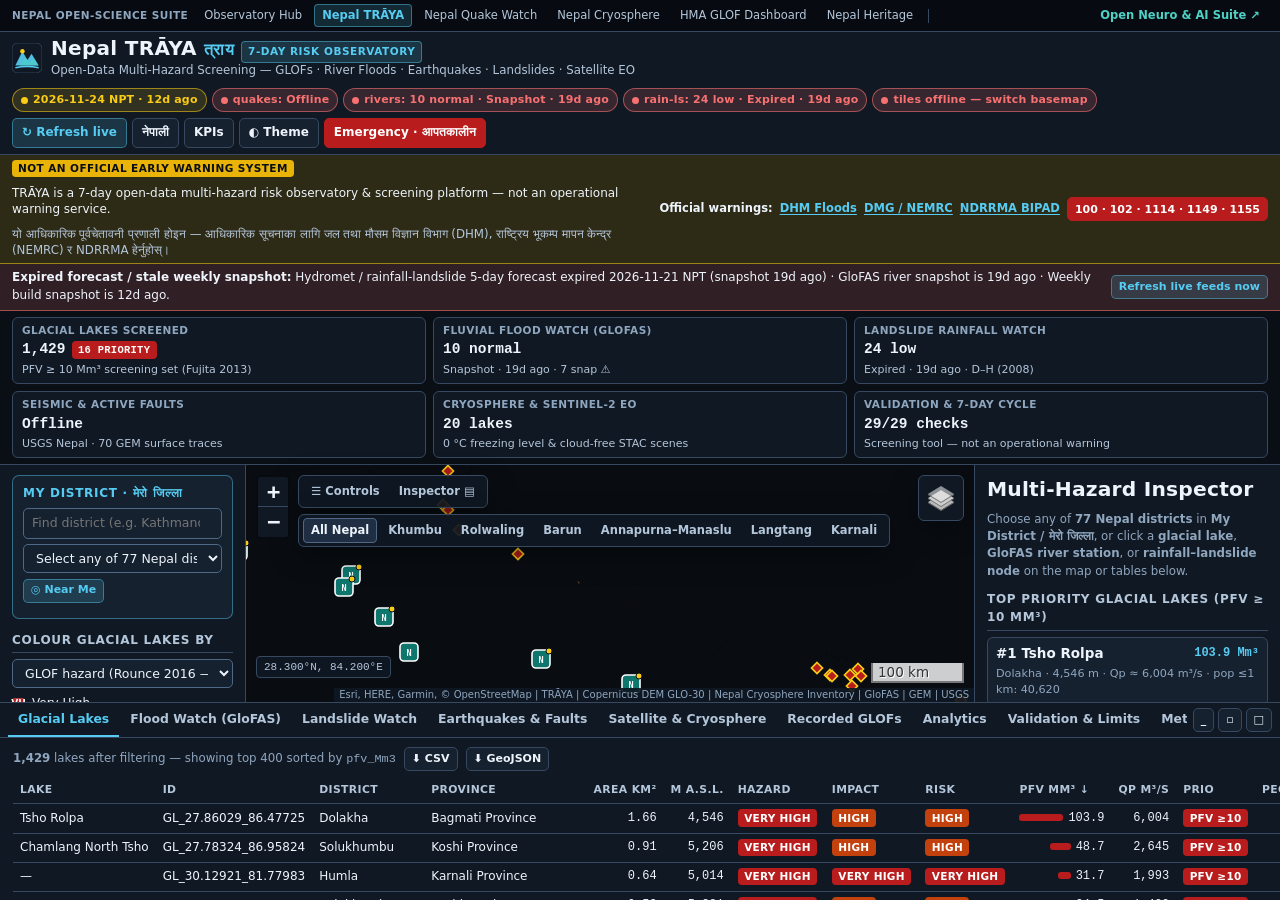
==== commit 9bdc0e86: "Full P0+P1 remediation: v2 stdlib refresh pipeline, geohazard math fixes, Node 24 CI, strict CSP, bi" ====
--- a/index.html
+++ b/index.html
@@ -3,1963 +3,393 @@
 <head>
 <meta charset="utf-8">
 <meta name="viewport" content="width=device-width, initial-scale=1">
-<title>Nepal TRĀYA (त्राय) — Multi-Hazard Early Warning &amp; Screening System</title>
-<meta name="description" content="TRĀYA (त्राय): Open-access screening and situational awareness platform for glacial lake outburst floods (GLOFs), fluvial floods (Copernicus GloFAS), earthquakes &amp; active faults, and rainfall/coseismic landslides across Nepal, refreshed every 7 days.">
-<link rel="icon" href="data:image/svg+xml,%3Csvg xmlns='http://www.w3.org/2000/svg' viewBox='0 0 36 36'%3E%3Crect width='36' height='36' rx='7' fill='%230b1016'/%3E%3Cpath d='M4 27 L12.5 10 L18.5 20.5 L23.5 13 L32 27 Z' fill='%2338bdf8' fill-opacity='.9'/%3E%3Cpath d='M9 27 L16 17 L21 23 L26 18 L32 27 Z' fill='%232dd4bf' fill-opacity='.55'/%3E%3Ccircle cx='12.5' cy='10' r='2.7' fill='%23f59e0b'/%3E%3Cpath d='M4 29.5 Q18 26.5 32 29.5' stroke='%2338bdf8' stroke-width='1.8' fill='none'/%3E%3C/svg%3E">
-<link rel="preconnect" href="https://fonts.googleapis.com">
-<link rel="preconnect" href="https://fonts.gstatic.com" crossorigin>
-<link href="https://fonts.googleapis.com/css2?family=Barlow+Condensed:wght@500;600;700&family=IBM+Plex+Sans:wght@400;500;600&family=IBM+Plex+Mono:wght@400;500;600&family=Noto+Sans+Devanagari:wght@500;700&display=swap" rel="stylesheet">
+<meta http-equiv="Content-Security-Policy" content="default-src 'self'; script-src 'self'; style-src 'self'; img-src 'self' data: blob: https://server.arcgisonline.com https://tiles.maps.eox.at https://*.tile.opentopomap.org https://tile.openstreetmap.org https://gibs.earthdata.nasa.gov https://sentinel-cogs.s3.us-west-2.amazonaws.com https://*.amazonaws.com https://earthquake.usgs.gov https://*.usgs.gov; connect-src 'self' https://earthquake.usgs.gov https://*.usgs.gov https://api.open-meteo.com https://flood-api.open-meteo.com https://earth-search.aws.element84.com https://www.gdacs.org; font-src 'self'; object-src 'none'; base-uri 'self'; form-action 'self'">
+<meta name="referrer" content="no-referrer">
+<meta name="color-scheme" content="dark light">
+<title>Nepal TRĀYA (त्राय) — 7-Day Open-Data Multi-Hazard Risk Observatory</title>
+<meta name="description" content="Nepal TRĀYA (त्राय): 7-day open-data multi-hazard risk observatory and screening platform covering glacial lake outburst floods (GLOFs), Copernicus GloFAS river floods, USGS earthquakes, GEM surface faults, and Dahal-Hasegawa rainfall-landslides across all 77 Nepal districts. Not an official early warning system.">
+<link rel="canonical" href="https://prazg.github.io/Nepal_TRAYA/">
+<link rel="icon" href="data:image/svg+xml,%3Csvg xmlns='http://www.w3.org/2000/svg' viewBox='0 0 36 36'%3E%3Crect width='36' height='36' rx='7' fill='%230a0f16'/%3E%3Cpath d='M4 27 L12.5 10 L18.5 20.5 L23.5 13 L32 27 Z' fill='%2356ccf2' fill-opacity='.92'/%3E%3Cpath d='M9 27 L16 17 L21 23 L26 18 L32 27 Z' fill='%234fd1c5' fill-opacity='.6'/%3E%3Ccircle cx='12.5' cy='10' r='2.7' fill='%23facc15'/%3E%3Cpath d='M4 29.5 Q18 26.5 32 29.5' stroke='%2356ccf2' stroke-width='1.8' fill='none'/%3E%3C/svg%3E">
 <link rel="stylesheet" href="vendor/leaflet/leaflet.css">
-<style>
-:root{
-  --bg:#0b1016; --panel:#111821; --panel2:#17212d; --panel3:#1e2b3a; --line:#253343; --line2:#314357;
-  --ink:#e7eef6; --ink2:#9fb0c3; --ink3:#6a7d92;
-  --accent:#38bdf8; --accent2:#2dd4bf; --accent-soft:rgba(56,189,248,.13);
-  --h-vhigh:#dc3b30; --h-high:#e67e22; --h-mod:#d9b638; --h-low:#3d8b74; --h-na:#3b4958;
-  --warn:#eab308; --bad:#ef4444; --ok:#22c55e; --purple:#a78bfa;
-  --shadow:0 8px 28px rgba(0,0,0,.45);
-  --hud-bg:rgba(15,22,31,.88);
-}
-html[data-theme="light"]{
-  --bg:#f2f5f9; --panel:#ffffff; --panel2:#f4f7fb; --panel3:#e8eef5; --line:#d5dfe9; --line2:#b8c7d8;
-  --ink:#101a26; --ink2:#425468; --ink3:#697b8f;
-  --accent:#0284c7; --accent2:#0d9488; --accent-soft:rgba(2,132,199,.10);
-  --h-vhigh:#c8281e; --h-high:#d96b14; --h-mod:#b89214; --h-low:#2e7862; --h-na:#94a3b8;
-  --warn:#ca8a04; --bad:#dc2626; --ok:#16a34a; --purple:#7c3aed;
-  --shadow:0 8px 24px rgba(15,23,42,.12);
-  --hud-bg:rgba(255,255,255,.90);
-}
-*{box-sizing:border-box}
-html,body{margin:0;height:100%}
-body{background:var(--bg);color:var(--ink);font:14px/1.48 "IBM Plex Sans",system-ui,-apple-system,Segoe UI,sans-serif;-webkit-font-smoothing:antialiased}
-h1,h2,h3,h4{font-family:"Barlow Condensed",Impact,sans-serif;font-weight:600;letter-spacing:.015em;margin:0}
-.deva{font-family:"Noto Sans Devanagari","IBM Plex Sans",sans-serif;font-weight:600}
-code,.mono,td.num,.kv b{font-family:"IBM Plex Mono",ui-monospace,Menlo,monospace;font-variant-numeric:tabular-nums}
-a{color:var(--accent);text-decoration:none}
-a:hover{text-decoration:underline}
-button,select,input{font:inherit;color:inherit}
-
-#app{display:grid;grid-template-rows:auto auto 1fr auto;height:100%;min-width:0;overflow:hidden}
-
-/* Header */
-header{display:flex;align-items:center;gap:10px;flex-wrap:wrap;padding:8px 14px;background:var(--panel);border-bottom:1px solid var(--line);min-width:0;z-index:20}
-.brand{display:flex;align-items:center;gap:10px;min-width:0}
-.brand svg{width:30px;height:30px;flex:0 0 auto}
-.brand-title{display:flex;align-items:baseline;gap:8px;flex-wrap:wrap}
-header h1{font-size:23px;line-height:1;letter-spacing:.02em}
-header .motto{font-size:11px;font-weight:600;letter-spacing:.09em;text-transform:uppercase;color:var(--accent2);padding:2px 6px;border-radius:4px;background:var(--accent-soft)}
-header .sub{color:var(--ink2);font-size:12.5px}
-header .spacer{flex:1}
-.pills{display:flex;align-items:center;gap:6px;flex-wrap:wrap}
-.pill{display:inline-flex;align-items:center;gap:5px;font-size:11px;letter-spacing:.03em;text-transform:uppercase;padding:3px 8px;border:1px solid var(--line);border-radius:99px;color:var(--ink2);background:var(--panel2);white-space:nowrap}
-.pill .dot{width:6px;height:6px;border-radius:50%;background:var(--ink3);flex:0 0 auto}
-.pill.live{border-color:rgba(34,197,94,.4);color:var(--ok)}
-.pill.live .dot{background:var(--ok);box-shadow:0 0 6px var(--ok)}
-.pill.stale,.pill.watch{border-color:rgba(234,179,8,.45);color:var(--warn)}
-.pill.stale .dot,.pill.watch .dot{background:var(--warn)}
-.pill.err{border-color:rgba(239,68,68,.45);color:var(--bad)}
-.pill.err .dot{background:var(--bad)}
-
-/* KPI Strip */
-#kpiStrip{display:grid;grid-template-columns:repeat(6,minmax(0,1fr));gap:8px;padding:7px 14px;background:var(--bg);border-bottom:1px solid var(--line)}
-#kpiStrip.hidden{display:none}
-.kpi{background:var(--panel);border:1px solid var(--line);border-radius:6px;padding:6px 10px;display:flex;flex-direction:column;gap:1px;cursor:pointer;transition:border-color .15s,background .15s;min-width:0}
-.kpi:hover{border-color:var(--accent);background:var(--panel2)}
-.kpi .k-lbl{font-size:10.5px;text-transform:uppercase;letter-spacing:.05em;color:var(--ink3);white-space:nowrap;overflow:hidden;text-overflow:ellipsis}
-.kpi .k-val{font-family:"IBM Plex Mono",monospace;font-size:16px;font-weight:600;color:var(--ink);display:flex;align-items:baseline;gap:6px}
-.kpi .k-sub{font-size:11px;color:var(--ink2);white-space:nowrap;overflow:hidden;text-overflow:ellipsis}
-
-/* Main Workspace */
-main{display:grid;grid-template-columns:300px minmax(0,1fr) 390px;min-height:0;min-width:0;position:relative}
-main.hide-left{grid-template-columns:0px minmax(0,1fr) 390px}
-main.hide-left #controls{padding:0;border:0;overflow:hidden}
-main.hide-right{grid-template-columns:300px minmax(0,1fr) 0px}
-main.hide-right #detail{padding:0;border:0;overflow:hidden}
-main.hide-left.hide-right{grid-template-columns:0px minmax(0,1fr) 0px}
-
-aside{background:var(--panel);border-right:1px solid var(--line);overflow-y:auto;overflow-x:hidden;padding:11px 13px;min-width:0}
-#detail{border-right:0;border-left:1px solid var(--line)}
-#detailBody{min-width:0;overflow-wrap:anywhere}
-#detail table{table-layout:fixed}
-#detail td:first-child{white-space:normal}
-
-/* Map & Floating HUD */
-#mapWrap{position:relative;min-width:0;min-height:0;display:flex;flex-direction:column}
-#map{flex:1;min-width:0;min-height:0;background:#090d12}
-.map-hud-top{position:absolute;top:10px;left:50px;right:52px;z-index:500;display:flex;align-items:center;gap:6px;flex-wrap:wrap;pointer-events:none}
-.hud-group{pointer-events:auto;display:inline-flex;align-items:center;gap:4px;background:var(--hud-bg);backdrop-filter:blur(8px);border:1px solid var(--line);border-radius:6px;padding:3px 5px;box-shadow:var(--shadow)}
-.hud-btn{background:transparent;border:1px solid transparent;border-radius:4px;padding:2px 7px;font-size:11.5px;color:var(--ink2);cursor:pointer;white-space:nowrap}
-.hud-btn:hover,.hud-btn.on{background:var(--panel3);color:var(--ink);border-color:var(--line2)}
-.map-hud-bot{position:absolute;bottom:22px;left:10px;z-index:500;display:flex;align-items:center;gap:8px;flex-wrap:wrap;pointer-events:none}
-#satBar{pointer-events:auto;display:none;align-items:center;gap:7px;background:var(--hud-bg);backdrop-filter:blur(8px);border:1px solid var(--accent);border-radius:6px;padding:5px 9px;box-shadow:var(--shadow);font-size:12px}
-#satBar.on{display:inline-flex}
-#coordPill{pointer-events:auto;background:var(--hud-bg);border:1px solid var(--line);border-radius:4px;padding:2px 7px;font-size:11px;color:var(--ink2)}
-
-/* Controls & Sections */
-section.blk{margin-bottom:14px}
-section.blk>h3{font-size:13.5px;text-transform:uppercase;letter-spacing:.07em;color:var(--ink2);margin-bottom:6px;border-bottom:1px solid var(--line);padding-bottom:3px;display:flex;align-items:center;justify-content:space-between}
-label.row{display:flex;align-items:center;gap:7px;padding:2.5px 0;font-size:12.8px;cursor:pointer;color:var(--ink)}
-label.row input[type=checkbox]{accent-color:var(--accent);margin:0}
-label.row .tag{margin-left:auto;font-size:10px;color:var(--ink3);font-family:"IBM Plex Mono",monospace}
-select,input[type=search],input[type=date]{width:100%;min-width:0;background:var(--panel2);border:1px solid var(--line);border-radius:5px;padding:5px 8px;font-size:12.8px;color:var(--ink)}
-select:focus,input:focus{outline:1px solid var(--accent);border-color:var(--accent)}
-input[type=range]{width:100%;accent-color:var(--accent)}
-.legend{display:flex;flex-direction:column;gap:3px;font-size:12.2px}
-.legend i{width:12px;height:12px;border-radius:3px;display:inline-block;margin-right:7px;vertical-align:-2px}
-.muted{color:var(--ink3);font-size:11.8px;line-height:1.45}
-
-/* Leaflet Overrides */
-.leaflet-container{background:#090d12;font:inherit}
-html[data-theme="light"] .leaflet-container{background:#dce6f1}
-.leaflet-popup-content-wrapper,.leaflet-popup-tip{background:var(--panel2);color:var(--ink);border:1px solid var(--line);box-shadow:var(--shadow)}
-.leaflet-popup-content{margin:9px 11px;font-size:12.5px;line-height:1.45}
-.leaflet-bar a{background:var(--panel2)!important;color:var(--ink)!important;border-color:var(--line)!important}
-.leaflet-bar a:hover{background:var(--panel3)!important}
-.leaflet-control-layers{background:var(--panel2)!important;color:var(--ink)!important;border:1px solid var(--line)!important;box-shadow:var(--shadow)!important;border-radius:6px!important}
-.leaflet-control-layers-expanded{padding:8px 10px!important;font-size:12.5px!important}
-.leaflet-control-layers label{display:flex;align-items:center;gap:6px;padding:2px 0;cursor:pointer}
-.leaflet-control-layers-selector{accent-color:var(--accent)}
-.leaflet-control-attribution{background:var(--hud-bg)!important;color:var(--ink3)!important;font-size:10px!important}
-.leaflet-control-attribution a{color:var(--ink2)!important}
-
-/* Badges & Key-Value Grids */
-.hbadge{display:inline-block;padding:1.5px 6.5px;border-radius:4px;font-size:10.8px;letter-spacing:.03em;text-transform:uppercase;font-weight:600;line-height:1.35}
-.h-vhigh{background:var(--h-vhigh);color:#fff}
-.h-high{background:var(--h-high);color:#fff}
-.h-mod{background:var(--h-mod);color:#111821}
-.h-low{background:var(--h-low);color:#fff}
-.h-na{background:var(--h-na);color:#e2e8f0}
-.h-info{background:var(--accent-soft);color:var(--accent);border:1px solid rgba(56,189,248,.35)}
-
-.kv{display:grid;grid-template-columns:minmax(0,1fr) auto;gap:2.5px 10px;font-size:12.6px;margin:5px 0}
-.kv span{color:var(--ink2)}
-.kv b{font-weight:500;text-align:right}
-.band{color:var(--ink3);font-size:11.2px}
-
-/* Bottom Analytical Workbench */
-#bottom{background:var(--panel);border-top:1px solid var(--line);height:36vh;min-height:40px;max-height:72vh;display:flex;flex-direction:column;min-width:0;transition:height .18s ease}
-#bottom.collapsed{height:39px!important}
-#bottom.expanded{height:64vh!important}
-#tabsBar{display:flex;align-items:center;justify-content:space-between;border-bottom:1px solid var(--line);padding:0 8px;gap:6px;flex:0 0 auto;background:var(--panel)}
-#tabs{display:flex;gap:1px;overflow-x:auto;scrollbar-width:none}
-#tabs button{background:none;border:0;border-bottom:2px solid transparent;padding:8px 11px;color:var(--ink2);cursor:pointer;font-size:12.8px;white-space:nowrap;font-weight:500}
-#tabs button:hover{color:var(--ink)}
-#tabs button.on{color:var(--accent);border-bottom-color:var(--accent)}
-.dock-btns{display:flex;align-items:center;gap:4px;flex:0 0 auto}
-#tabbody{overflow:auto;padding:10px 14px;min-width:0;max-width:100%;flex:1}
-
-/* Tables */
-table{width:100%;border-collapse:collapse;font-size:12.2px}
-th,td{text-align:left;padding:5px 8px;border-bottom:1px solid var(--line);white-space:nowrap}
-th{position:sticky;top:0;background:var(--panel);color:var(--ink2);font-weight:600;cursor:pointer;font-size:11px;letter-spacing:.04em;text-transform:uppercase;z-index:2;user-select:none}
-th:hover{color:var(--ink)}
-td.num{text-align:right}
-tbody tr:hover{background:var(--panel2);cursor:pointer}
-tbody tr.sel{background:var(--accent-soft)}
-.minibar{display:inline-block;height:6px;border-radius:3px;background:var(--accent);vertical-align:middle;margin-right:5px}
-
-/* Cards, Charts & Prose */
-.prose{max-width:88ch;font-size:13.2px;color:var(--ink)}
-.prose h4{font-size:16px;margin:16px 0 5px;color:var(--ink)}
-.prose p{margin:6px 0;color:var(--ink2)}
-.prose ul{margin:6px 0 6px 18px;padding:0;color:var(--ink2)}
-.prose li{margin:3.5px 0}
-.prose .cite{color:var(--ink3);font-size:12px}
-.callout{border-left:3px solid var(--warn);background:rgba(234,179,8,.09);padding:9px 12px;margin:10px 0;color:var(--ink);font-size:12.6px;border-radius:0 5px 5px 0}
-.callout.bad{border-color:var(--bad);background:rgba(239,68,68,.10)}
-.callout.info{border-color:var(--accent);background:var(--accent-soft)}
-
-.btn{background:var(--panel2);border:1px solid var(--line);border-radius:5px;padding:4px 9px;font-size:12px;cursor:pointer;color:var(--ink2);display:inline-flex;align-items:center;gap:5px;white-space:nowrap;flex-shrink:0;transition:border-color .15s,color .15s}
-.btn:hover{color:var(--ink);border-color:var(--accent)}
-.btn.pri{background:var(--accent-soft);color:var(--accent);border-color:rgba(56,189,248,.4)}
-
-.sat-card{background:var(--panel2);border:1px solid var(--line);border-radius:6px;padding:8px;margin:6px 0}
-.sat-thumb{width:100%;max-height:175px;object-fit:cover;border-radius:4px;border:1px solid var(--line);display:block;background:#090d12;margin-bottom:6px}
-.spark{display:block;width:100%;height:52px}
-.chart-grid{display:grid;grid-template-columns:repeat(auto-fit,minmax(330px,1fr));gap:12px}
-.chart-card{background:var(--panel2);border:1px solid var(--line);border-radius:7px;padding:10px 12px}
-.chart-card h4{font-size:15px;margin-bottom:4px}
-.split-2{display:grid;grid-template-columns:minmax(300px,420px) minmax(0,1fr);gap:14px;align-items:start}
-
-.eqdot{border-radius:50%;border:1px solid rgba(255,255,255,.55)}
-.loading{color:var(--ink3);font-size:12px}
-
-@media (max-width:1280px){
-  #kpiStrip{grid-template-columns:repeat(3,minmax(0,1fr))}
-  main{grid-template-columns:255px minmax(0,1fr) 325px}
-}
-@media (max-width:980px){
-  main{grid-template-columns:235px minmax(0,1fr) 295px}
-}
-@media (max-width:760px){
-  html,body{height:auto}
-  #app{height:auto;overflow:visible;display:block}
-  #kpiStrip{grid-template-columns:repeat(2,minmax(0,1fr))}
-  main{display:block}
-  aside{border-right:0;border-bottom:1px solid var(--line);max-height:none}
-  #detail{border-left:0;border-top:1px solid var(--line)}
-  #mapWrap{height:60vh;min-height:360px}
-  #bottom{height:auto!important;max-height:none}
-  #tabbody{max-height:65vh}
-  .split-2{grid-template-columns:1fr}
-  .map-hud-top{left:46px;right:10px}
-}
-</style>
+<link rel="stylesheet" href="assets/style.css">
 </head>
 <body>
-<div id="app">
-<header>
-  <div class="brand">
-    <svg viewBox="0 0 36 36" aria-hidden="true">
-      <rect width="36" height="36" rx="7" fill="#131c27" stroke="#2a3b4e"/>
-      <path d="M4 27 L12.5 10 L18.5 20.5 L23.5 13 L32 27 Z" fill="#38bdf8" fill-opacity=".9"/>
-      <path d="M9 27 L16 17 L21 23 L26 18 L32 27 Z" fill="#2dd4bf" fill-opacity=".55"/>
-      <circle cx="12.5" cy="10" r="2.7" fill="#f59e0b"/>
-      <path d="M4 29.8 Q18 26.8 32 29.8" stroke="#38bdf8" stroke-width="1.8" fill="none"/>
-    </svg>
-    <div>
-      <div class="brand-title">
-        <h1>Nepal TRĀYA <span class="deva" style="font-size:18px;color:var(--accent)">त्राय</span></h1>
-        <span class="motto">Detect &middot; Warn &middot; Protect</span>
-      </div>
-      <div class="sub">Multi-Hazard Screening &amp; Situational Awareness &mdash; GLOFs &middot; River Floods &middot; Earthquakes &amp; Faults &middot; Landslides &middot; Satellite EO</div>
+<a class="skip-link" href="#mapWrap" data-i18n="skipToMap">Skip to interactive map</a>
+
+<div id="app" data-mobile-pane="detail">
+  <!-- 1. Nepal Open-Science Observatory Suite Ribbon -->
+  <nav class="prazg-suite-bar" aria-label="Nepal Open-Science Observatory Suite">
+    <span class="suite-label" data-i18n="suiteLabel">Nepal Open-Science Suite</span>
+    <div class="suite-links">
+      <a href="https://prazg.github.io/" target="_blank" rel="noopener noreferrer" data-i18n="suiteHub">Observatory Hub</a>
+      <a href="https://prazg.github.io/Nepal_TRAYA/" aria-current="page">Nepal TRĀYA</a>
+      <a href="https://prazg.github.io/Nepal_Quake_Watch/" target="_blank" rel="noopener noreferrer">Nepal Quake Watch</a>
+      <a href="https://prazg.github.io/Nepal_Cryosphere_Inventory/" target="_blank" rel="noopener noreferrer">Nepal Cryosphere</a>
+      <a href="https://prazg.github.io/GLOF_dashboard/" target="_blank" rel="noopener noreferrer">HMA GLOF Dashboard</a>
+      <a href="https://prazg.github.io/Nepal_Heritage_Catalogue/" target="_blank" rel="noopener noreferrer">Nepal Heritage</a>
+      <span class="suite-sep" aria-hidden="true"></span>
+      <a class="suite-neuro" href="https://prazg.github.io/#suite" target="_blank" rel="noopener noreferrer" data-i18n="suiteNeuro">Open Neuro &amp; AI Suite ↗</a>
+    </div>
+  </nav>
+
+  <!-- 2. Compact Observatory Header -->
+  <header class="topbar">
+    <div class="brand">
+      <svg class="brand-mark" viewBox="0 0 36 36" aria-hidden="true">
+        <rect width="36" height="36" rx="7" fill="#101823" stroke="#364960"/>
+        <path d="M4 27 L12.5 10 L18.5 20.5 L23.5 13 L32 27 Z" fill="#56ccf2" fill-opacity=".92"/>
+        <path d="M9 27 L16 17 L21 23 L26 18 L32 27 Z" fill="#4fd1c5" fill-opacity=".6"/>
+        <circle cx="12.5" cy="10" r="2.7" fill="#facc15"/>
+        <path d="M4 29.8 Q18 26.8 32 29.8" stroke="#56ccf2" stroke-width="1.8" fill="none"/>
+      </svg>
+      <div>
+        <div class="brand-title">
+          <h1>Nepal TRĀYA <span class="deva brand-deva" lang="ne">त्राय</span></h1>
+          <span class="brand-scope" data-i18n="brandScope">7-Day Risk Observatory</span>
+        </div>
+        <div class="brand-sub" data-i18n="brandSub">Open-Data Multi-Hazard Screening — GLOFs · River Floods · Earthquakes · Landslides · Satellite EO</div>
+      </div>
+    </div>
+
+    <span class="topbar-spacer"></span>
+
+    <div class="topbar-right">
+      <div class="pills" aria-live="polite">
+        <span class="pill" id="pill-build" title="Weekly automated snapshot build time (NPT)"><span class="dot"></span>build …</span>
+        <span class="pill" id="pill-eq" title="Live USGS FDSN Nepal-region earthquake feed"><span class="dot"></span>quakes …</span>
+        <span class="pill" id="pill-flood" title="Copernicus GloFAS 10-basin river flood watch"><span class="dot"></span>rivers …</span>
+        <span class="pill" id="pill-ls" title="Dahal &amp; Hasegawa (2008) liquid-rain landslide threshold watch"><span class="dot"></span>landslides …</span>
+        <span class="pill" id="pill-base" title="Active map basemap status"><span class="dot"></span>basemap</span>
+      </div>
+      <div class="actions-bar">
+        <button type="button" class="btn pri" id="btnRefreshLive" data-i18n="btnRefreshLive" title="Re-fetch live USGS earthquakes, Open-Meteo GloFAS rivers, and Open-Meteo rainfall right now">↻ Refresh live</button>
+        <button type="button" class="btn" id="btnLang" data-i18n="btnLang" title="Switch interface language between English and Nepali">नेपाली</button>
+        <button type="button" class="btn" id="btnKpi" data-i18n="btnKpi" aria-expanded="true" title="Toggle summary cards">KPIs</button>
+        <button type="button" class="btn" id="btnTheme" data-i18n="btnTheme" title="Switch dark and light theme">◐ Theme</button>
+        <button type="button" class="btn emerg" id="btnEmergency" data-i18n="btnEmergency" aria-haspopup="dialog" aria-controls="emergencyModal">Emergency · आपतकालीन</button>
+      </div>
+    </div>
+  </header>
+
+  <!-- 3. Persistent Above-the-Fold Bilingual Non-Operational Safety Banner -->
+  <section class="safety-strip" role="region" aria-label="Non-operational safety notice and official Nepal warning agencies">
+    <div class="safety-text">
+      <span class="safety-tag" data-i18n="safetyTag">NOT AN OFFICIAL EARLY WARNING SYSTEM</span>
+      <span data-i18n="safetyEn">TRĀYA is a 7-day open-data multi-hazard risk observatory &amp; screening platform — not an operational warning service.</span>
+      <span class="safety-ne" lang="ne">यो आधिकारिक पूर्वचेतावनी प्रणाली होइन — आधिकारिक सूचनाका लागि जल तथा मौसम विज्ञान विभाग (DHM), राष्ट्रिय भूकम्प मापन केन्द्र (NEMRC) र NDRRMA हेर्नुहोस्।</span>
+    </div>
+    <div class="safety-links">
+      <span data-i18n="safetyConsult">Official warnings:</span>
+      <a href="https://hydrology.gov.np/" target="_blank" rel="noopener noreferrer">DHM Floods</a>
+      <a href="https://seismonepal.gov.np/" target="_blank" rel="noopener noreferrer">DMG / NEMRC</a>
+      <a href="https://bipadportal.gov.np/" target="_blank" rel="noopener noreferrer">NDRRMA BIPAD</a>
+      <button type="button" class="btn sm emerg" id="btnEmergencyInline">100 · 102 · 1114 · 1149 · 1155</button>
+    </div>
+  </section>
+
+  <!-- Dynamic Stale Snapshot, Compound Hazard & Live Toast Alerts -->
+  <div id="alertStack">
+    <div id="staleBanner" class="alert-banner stale-warn is-hidden" role="status" aria-live="polite">
+      <div class="alert-banner-msg" id="staleBannerMsg"></div>
+      <button type="button" class="btn sm pri" id="btnStaleRefresh" data-i18n="staleRefreshCta">Refresh live feeds now</button>
+    </div>
+    <div id="compoundBanner" class="alert-banner compound-warn is-hidden" role="alert">
+      <div class="alert-banner-msg" id="compoundBannerMsg"></div>
+    </div>
+    <div id="liveToast" class="alert-banner toast-info is-hidden" role="status" aria-live="polite">
+      <div class="alert-banner-msg" id="liveToastMsg"></div>
+      <button type="button" class="btn sm" id="btnCloseToast" aria-label="Dismiss notification">✕</button>
     </div>
   </div>
-  <span class="spacer"></span>
-  <div class="pills">
-    <span class="pill" id="pill-build" title="Automated 7-day data refresh schedule"><span class="dot"></span>build …</span>
-    <span class="pill" id="pill-eq" title="USGS real-time earthquake feed"><span class="dot"></span>quakes …</span>
-    <span class="pill" id="pill-flood" title="Copernicus GloFAS 10-basin river flood watch"><span class="dot"></span>rivers …</span>
-    <span class="pill" id="pill-ls" title="Dahal & Hasegawa (2008) rainfall-landslide threshold watch"><span class="dot"></span>landslides …</span>
-    <span class="pill" id="pill-base"><span class="dot"></span>basemap</span>
-    <button class="btn pri" id="btnRefreshLive" title="Re-fetch live USGS earthquakes, GloFAS river forecasts, and Open-Meteo rainfall right now">↻ Refresh live</button>
-    <button class="btn" id="btnKpi" title="Toggle summary cards">KPIs</button>
-    <button class="btn" id="btnTheme" title="Switch dark / light theme">◐ Theme</button>
-  </div>
-</header>
-
-<div id="kpiStrip">
-  <div class="kpi" data-goto="watch" title="View screened glacial lakes watchlist">
-    <span class="k-lbl">Glacial Lakes Screened</span>
-    <span class="k-val"><span id="k-lakes">1,429</span> <span class="hbadge h-vhigh" id="k-prio">16 priority</span></span>
-    <span class="k-sub" id="k-lakes-sub">PFV ≥ 10 Mm³ screening set (Fujita 2013)</span>
-  </div>
-  <div class="kpi" data-goto="floods" title="View Copernicus GloFAS 10-basin river discharge forecasts">
-    <span class="k-lbl">Fluvial Flood Watch (GloFAS)</span>
-    <span class="k-val" id="k-rivers">10 basins</span>
-    <span class="k-sub" id="k-rivers-sub">30d ensemble discharge &amp; Gumbel Q₂–Q₂₀</span>
-  </div>
-  <div class="kpi" data-goto="landslides" title="View Dahal & Hasegawa (2008) rainfall-landslide watch & catalogue">
-    <span class="k-lbl">Landslide Rainfall Watch</span>
-    <span class="k-val" id="k-ls">24 zones</span>
-    <span class="k-sub" id="k-ls-sub">Dahal &amp; Hasegawa (2008) I–D screening</span>
-  </div>
-  <div class="kpi" data-goto="live" title="View live USGS earthquakes, ShakeMap & GEM active faults">
-    <span class="k-lbl">Seismic &amp; Active Faults</span>
-    <span class="k-val" id="k-eq">—</span>
-    <span class="k-sub" id="k-eq-sub">USGS live feed + GEM Himalayan thrusts</span>
-  </div>
-  <div class="kpi" data-goto="sat" title="View Copernicus Sentinel-2 STAC scenes & 0 °C freezing level">
-    <span class="k-lbl">Cryosphere &amp; Sentinel-2 EO</span>
-    <span class="k-val" id="k-sat">10 m S2</span>
-    <span class="k-sub" id="k-sat-sub">0 °C isotherm &amp; cloud-free STAC scenes</span>
-  </div>
-  <div class="kpi" data-goto="valid" title="View external & internal validation checks">
-    <span class="k-lbl">Validation &amp; 7-Day Cycle</span>
-    <span class="k-val" id="k-val">28/28 pass</span>
-    <span class="k-sub" id="k-val-sub">Screening tool — not an operational warning</span>
+
+  <!-- 4. Semantic KPI Summary Strip -->
+  <section id="kpiStrip" aria-label="Multi-hazard summary indicators">
+    <button type="button" class="kpi" data-goto="watch">
+      <span class="k-lbl" data-i18n="kpiLakesLbl">Glacial Lakes Screened</span>
+      <span class="k-val"><span id="k-lakes">1,429</span> <span class="hbadge h-vhigh" id="k-prio">16 priority</span></span>
+      <span class="k-sub" id="k-lakes-sub" data-i18n="kpiLakesSub">PFV ≥ 10 Mm³ screening set (Fujita 2013)</span>
+    </button>
+    <button type="button" class="kpi" data-goto="floods">
+      <span class="k-lbl" data-i18n="kpiRiversLbl">Fluvial Flood Watch (GloFAS)</span>
+      <span class="k-val" id="k-rivers">10 basins</span>
+      <span class="k-sub" id="k-rivers-sub" data-i18n="kpiRiversSub">Ensemble discharge &amp; Gumbel return levels</span>
+    </button>
+    <button type="button" class="kpi" data-goto="landslides">
+      <span class="k-lbl" data-i18n="kpiLsLbl">Landslide Rainfall Watch</span>
+      <span class="k-val" id="k-ls">24 zones</span>
+      <span class="k-sub" id="k-ls-sub" data-i18n="kpiLsSub">Dahal &amp; Hasegawa (2008) liquid-rain I–D</span>
+    </button>
+    <button type="button" class="kpi" data-goto="live">
+      <span class="k-lbl" data-i18n="kpiEqLbl">Seismic &amp; Active Faults</span>
+      <span class="k-val" id="k-eq">—</span>
+      <span class="k-sub" id="k-eq-sub" data-i18n="kpiEqSub">USGS Nepal live feed + GEM surface traces</span>
+    </button>
+    <button type="button" class="kpi" data-goto="sat">
+      <span class="k-lbl" data-i18n="kpiSatLbl">Cryosphere &amp; Sentinel-2 EO</span>
+      <span class="k-val" id="k-sat">20 lakes</span>
+      <span class="k-sub" id="k-sat-sub" data-i18n="kpiSatSub">0 °C freezing level &amp; cloud-free STAC scenes</span>
+    </button>
+    <button type="button" class="kpi" data-goto="valid">
+      <span class="k-lbl" data-i18n="kpiValLbl">Validation &amp; 7-Day Cycle</span>
+      <span class="k-val" id="k-val">29/29 checks</span>
+      <span class="k-sub" id="k-val-sub" data-i18n="kpiValSub">Screening tool — not an operational warning</span>
+    </button>
+  </section>
+
+  <!-- 5. Main Interactive Map & Side Drawers -->
+  <main id="mainGrid">
+    <aside id="controls" class="side-panel" aria-label="District triage, map layers, and filters">
+      <!-- Unified 77-District & Near Me Cross-Hazard Triage -->
+      <section class="blk triage-card">
+        <h3 data-i18n="triageTitle">My District · मेरो जिल्ला</h3>
+        <input type="search" id="districtSearch" data-i18n-placeholder="triageSearchPh" placeholder="Find district (e.g. Kathmandu, Chitwan, Humla)…" aria-label="Search any of 77 Nepal districts">
+        <div class="triage-row">
+          <select id="fDistrict" aria-label="Select one of 77 Nepal districts">
+            <option value="" data-i18n="triageAllDistricts">Select any of 77 Nepal districts…</option>
+          </select>
+        </div>
+        <div class="btn-row">
+          <button type="button" class="btn pri sm" id="btnNearMe" data-i18n="triageNearMe">◎ Near Me</button>
+          <button type="button" class="btn sm is-hidden" id="btnClearDistrict" data-i18n="triageClear">Clear</button>
+        </div>
+        <div class="muted field-gap" id="geoStatus" aria-live="polite"></div>
+      </section>
+
+      <section class="blk">
+        <h3 data-i18n="secColourBy">Colour glacial lakes by</h3>
+        <select id="colourBy" aria-label="Colour glacial lakes by attribute">
+          <option value="hazard">GLOF hazard (Rounce 2016 — general)</option>
+          <option value="hazard_enum">GLOF hazard (Rounce 2016 — enumerated)</option>
+          <option value="risk">Downstream risk (hazard × impact)</option>
+          <option value="pfv_Mm3">Potential flood volume (Mm³)</option>
+          <option value="qp_m3s">Estimated peak discharge Qp (m³/s)</option>
+          <option value="pop_high">People in 1 km flood corridor</option>
+          <option value="priority">Priority set (PFV ≥ 10 Mm³)</option>
+          <option value="fault_km">Distance to active fault (km, GEM)</option>
+          <option value="area_change_pct">Observed lake area change (%)</option>
+        </select>
+        <div class="legend" id="legend"></div>
+      </section>
+
+      <section class="blk">
+        <h3>
+          <span data-i18n="secFilters">Filter glacial lakes</span>
+          <button type="button" class="btn sm" id="btnResetFilters" data-i18n="btnReset">Reset</button>
+        </h3>
+        <label class="row"><input type="checkbox" id="fPriority"> <span data-i18n="fPriority">Priority set only (PFV ≥ 10 Mm³)</span></label>
+        <label class="row"><input type="checkbox" id="fOnlyRouted"> <span data-i18n="fOnlyRouted">Routed flood path present (697)</span></label>
+        <label class="row"><input type="checkbox" id="fAva"> <span data-i18n="fAva">Avalanche can reach lake</span></label>
+        <label class="row"><input type="checkbox" id="fSla"> <span data-i18n="fSla">Steep lakefront (SLA &gt; 10°)</span></label>
+        <label class="row"><input type="checkbox" id="fIce"> <span data-i18n="fIce">Documented moraine ice core</span></label>
+        <label class="row"><input type="checkbox" id="fContact"> <span data-i18n="fContact">Glacier ice contact on shore</span></label>
+        <label class="row"><input type="checkbox" id="fPast"> <span data-i18n="fPast">Recorded historical GLOF</span></label>
+        <div class="field-gap">
+          <select id="fProv" aria-label="Filter by province">
+            <option value="" data-i18n="fAllProvs">All 7 provinces</option>
+          </select>
+        </div>
+        <div class="field-gap">
+          <div class="muted"><span data-i18n="fMinArea">Min lake area:</span> <b id="areaLbl" class="mono">0.000</b> km²</div>
+          <input type="range" id="fArea" min="0" max="100" value="0" aria-label="Minimum lake area slider">
+        </div>
+        <div class="field-gap">
+          <input type="search" id="fSearch" data-i18n-placeholder="fSearchPh" placeholder="Search lake, district, RGI… (/)" aria-label="Search glacial lakes">
+        </div>
+        <div class="muted field-gap" id="filterCount" aria-live="polite"></div>
+      </section>
+
+      <section class="blk">
+        <h3 data-i18n="secLayers">Multi-hazard layers</h3>
+        <label class="row"><input type="checkbox" id="lLakes" checked><span class="layer-sym sym-lake" aria-hidden="true">◆</span><span data-i18n="lLakes">Glacial lakes (1,429)</span></label>
+        <label class="row"><input type="checkbox" id="lRoute" checked><span class="layer-sym sym-route" aria-hidden="true">━</span><span data-i18n="lRoute">Selected GLOF path &amp; ticks</span></label>
+        <label class="row"><input type="checkbox" id="lExp" checked><span class="layer-sym sym-exp" aria-hidden="true">●</span><span data-i18n="lExp">Corridor exposure on path</span></label>
+        <label class="row"><input type="checkbox" id="lRivers" checked><span class="layer-sym sym-river" aria-hidden="true">■</span><span data-i18n="lRivers">GloFAS river stations (10)</span></label>
+        <label class="row"><input type="checkbox" id="lFaults"><span class="layer-sym sym-fault" aria-hidden="true">╱</span><span data-i18n="lFaults">Active faults — surface (GEM)</span></label>
+        <label class="row"><input type="checkbox" id="lNodes"><span class="layer-sym sym-node" aria-hidden="true">▲</span><span data-i18n="lNodes">Rainfall–landslide nodes (24)</span></label>
+        <label class="row"><input type="checkbox" id="lLandslides"><span class="layer-sym sym-ls" aria-hidden="true">◇</span><span data-i18n="lLandslides">Catalogued landslides (OSM)</span></label>
+        <label class="row"><input type="checkbox" id="lEq" checked><span class="layer-sym sym-eq" aria-hidden="true">◎</span><span data-i18n="lEq">Live earthquakes (USGS)</span></label>
+        <label class="row"><input type="checkbox" id="lMmi" checked><span class="layer-sym sym-mmi" aria-hidden="true">◯</span><span data-i18n="lMmi">ShakeMap MMI contours</span></label>
+        <label class="row"><input type="checkbox" id="lEqHist"><span class="layer-sym sym-eqh" aria-hidden="true">◌</span><span data-i18n="lEqHist">Historical earthquakes M≥6</span></label>
+        <label class="row"><input type="checkbox" id="lGlof"><span class="layer-sym sym-glof" aria-hidden="true">▼</span><span data-i18n="lGlof">Recorded GLOFs (HMAGLOFDB)</span></label>
+        <label class="row"><input type="checkbox" id="lHydro"><span class="layer-sym sym-hydro" aria-hidden="true">▪</span><span data-i18n="lHydro">Hydropower plants (OSM)</span></label>
+        <label class="row"><input type="checkbox" id="lGdacs"><span class="layer-sym sym-gdacs" aria-hidden="true">⬡</span><span data-i18n="lGdacs">GDACS regional alerts</span></label>
+      </section>
+
+      <section class="blk">
+        <h3 data-i18n="secGibs">NASA GIBS satellite overlay</h3>
+        <select id="satLayer" aria-label="NASA GIBS satellite overlay product">
+          <option value="none" data-i18n="gibsNone">No live satellite overlay</option>
+          <option value="imerg" data-i18n="gibsImerg">GPM IMERG Precipitation Rate</option>
+          <option value="snow" data-i18n="gibsSnow">MODIS Terra Snow Cover (NDSI)</option>
+          <option value="viirs" data-i18n="gibsViirs">VIIRS SNPP True Colour (daily)</option>
+        </select>
+        <div class="sat-date-row">
+          <input type="date" id="satDate" aria-label="NASA GIBS observation date UTC">
+          <span class="band mono" id="satOpLbl">70%</span>
+        </div>
+        <input type="range" id="satOp" class="field-gap" min="15" max="95" value="70" aria-label="Satellite overlay opacity">
+        <div class="muted" data-i18n="gibsNote">Keyless NASA EOSDIS WMTS tiles. Use 2–3 days prior if today is still processing.</div>
+      </section>
+
+      <section class="blk">
+        <h3 data-i18n="secEqWin">Live earthquake window</h3>
+        <select id="eqWindow" aria-label="Live USGS earthquake time window">
+          <option value="day" data-i18n="eqWinDay">Past 24 hours (M≥2.0)</option>
+          <option value="week" selected data-i18n="eqWinWeek">Past 7 days (M≥2.5)</option>
+          <option value="month" data-i18n="eqWinMonth">Past 30 days (M≥3.5)</option>
+        </select>
+      </section>
+
+      <section class="blk">
+        <h3 data-i18n="secScope">Scientific scope</h3>
+        <p class="muted" data-i18n="scopeBody1">TRĀYA screens 1,429 glacial lakes, 10 major river basins, 70 GEM surface faults, and 24 physiographic rainfall zones across all 77 Nepal districts using published empirical methods.</p>
+        <p class="muted"><b data-i18n="scopeBody2">Not an operational early warning system. Always follow official bulletins from Nepal DHM, DMG/NEMRC, and NDRRMA.</b></p>
+      </section>
+    </aside>
+
+    <div id="mapWrap" tabindex="-1">
+      <div class="map-hud-top">
+        <div class="hud-group hud-desktop-only">
+          <button type="button" class="hud-btn" id="btnToggleLeft" aria-expanded="true" data-i18n="hudControls">☰ Controls</button>
+          <button type="button" class="hud-btn" id="btnToggleRight" aria-expanded="true" data-i18n="hudInspector">Inspector ▤</button>
+        </div>
+        <div class="hud-group" id="regionBar" role="group" aria-label="Quick regional zoom presets">
+          <button type="button" class="hud-btn on" data-v="28.3,84.2,7" data-i18n="regAll">All Nepal</button>
+          <button type="button" class="hud-btn" data-v="27.86,86.82,10" data-i18n="regKhumbu">Khumbu</button>
+          <button type="button" class="hud-btn" data-v="27.86,86.47,11" data-i18n="regRolwaling">Rolwaling</button>
+          <button type="button" class="hud-btn" data-v="27.79,87.10,11" data-i18n="regBarun">Barun</button>
+          <button type="button" class="hud-btn" data-v="28.58,84.35,9" data-i18n="regAnnapurna">Annapurna–Manaslu</button>
+          <button type="button" class="hud-btn" data-v="28.20,85.45,10" data-i18n="regLangtang">Langtang</button>
+          <button type="button" class="hud-btn" data-v="29.75,81.85,8" data-i18n="regKarnali">Karnali</button>
+        </div>
+      </div>
+
+      <div id="map" role="application" aria-label="Interactive Nepal multi-hazard map"></div>
+
+      <div class="map-hud-bot">
+        <div id="satBar">
+          <span><b id="satBarName">GIBS</b></span>
+          <button type="button" class="hud-btn" id="satPrev" aria-label="Previous satellite day">◀</button>
+          <span class="mono" id="satBarDate">—</span>
+          <button type="button" class="hud-btn" id="satNext" aria-label="Next satellite day">▶</button>
+          <button type="button" class="hud-btn" id="satOff" aria-label="Hide satellite overlay">✕</button>
+        </div>
+        <div id="coordPill" class="mono">28.300°N, 84.200°E</div>
+      </div>
+    </div>
+
+    <!-- Mobile Segmented Drawer Tabs (shown <=760px right below map) -->
+    <div id="mobileTabs" role="tablist" aria-label="Mobile workspace sections">
+      <button type="button" role="tab" data-mobile-tab="detail" aria-selected="true" data-i18n="mobDetail">Inspector</button>
+      <button type="button" role="tab" data-mobile-tab="controls" aria-selected="false" data-i18n="mobControls">Filters</button>
+      <button type="button" role="tab" data-mobile-tab="bottom" aria-selected="false" data-i18n="mobBottom">Tables</button>
+      <button type="button" role="tab" data-mobile-tab="kpis" aria-selected="false" data-i18n="mobKpis">Summary</button>
+    </div>
+
+    <aside id="detail" class="side-panel" aria-label="Feature and district multi-hazard inspector">
+      <div id="detailBody" aria-live="polite"></div>
+    </aside>
+  </main>
+
+  <!-- 6. Bottom Analytical Workbench -->
+  <section id="bottom" aria-label="Analytical tables, charts, validation, and methods">
+    <div id="tabsBar">
+      <div id="tabs" role="tablist" aria-label="Observatory data tabs">
+        <button type="button" role="tab" id="tab-watch" data-tab="watch" aria-selected="true" tabindex="0" data-i18n="tabWatch">Glacial Lakes</button>
+        <button type="button" role="tab" id="tab-floods" data-tab="floods" aria-selected="false" tabindex="-1" data-i18n="tabFloods">Flood Watch (GloFAS)</button>
+        <button type="button" role="tab" id="tab-landslides" data-tab="landslides" aria-selected="false" tabindex="-1" data-i18n="tabLandslides">Landslide Watch</button>
+        <button type="button" role="tab" id="tab-live" data-tab="live" aria-selected="false" tabindex="-1" data-i18n="tabLive">Earthquakes &amp; Faults</button>
+        <button type="button" role="tab" id="tab-sat" data-tab="sat" aria-selected="false" tabindex="-1" data-i18n="tabSat">Satellite &amp; Cryosphere</button>
+        <button type="button" role="tab" id="tab-glof" data-tab="glof" aria-selected="false" tabindex="-1" data-i18n="tabGlof">Recorded GLOFs</button>
+        <button type="button" role="tab" id="tab-charts" data-tab="charts" aria-selected="false" tabindex="-1" data-i18n="tabCharts">Analytics</button>
+        <button type="button" role="tab" id="tab-valid" data-tab="valid" aria-selected="false" tabindex="-1" data-i18n="tabValid">Validation &amp; Limits</button>
+        <button type="button" role="tab" id="tab-methods" data-tab="methods" aria-selected="false" tabindex="-1" data-i18n="tabMethods">Methods &amp; Citations</button>
+      </div>
+      <div class="dock-btns">
+        <button type="button" class="btn sm" id="dockMin" aria-label="Minimize workbench" title="Minimize workbench">_</button>
+        <button type="button" class="btn sm" id="dockMid" aria-label="Default workbench height" title="Default height">▫</button>
+        <button type="button" class="btn sm" id="dockMax" aria-label="Expand workbench" title="Expand workbench">□</button>
+      </div>
+    </div>
+    <div id="tabbody" role="tabpanel" aria-labelledby="tab-watch"></div>
+  </section>
+</div>
+
+<!-- 7. Nepal Emergency Action Drawer / Modal -->
+<div id="emergencyModal" class="modal-backdrop" hidden role="dialog" aria-modal="true" aria-labelledby="emergTitle">
+  <div class="modal-dialog">
+    <div class="modal-head">
+      <div>
+        <h2 id="emergTitle" data-i18n="emergTitle">Nepal Emergency Hotlines &amp; Official Agencies</h2>
+        <div class="muted" lang="ne">नेपाल आपतकालीन नम्बर र आधिकारिक सरकारी निकायहरू</div>
+      </div>
+      <button type="button" class="btn sm" id="btnCloseEmergency" data-i18n="emergClose">Close</button>
+    </div>
+
+    <div class="callout bad">
+      <b data-i18n="safetyTag">NOT AN OFFICIAL EARLY WARNING SYSTEM</b> —
+      <span data-i18n="emergSubtitle">TRĀYA is a research and screening observatory, NOT an operational warning system. In an emergency, contact Nepal statutory services directly:</span>
+    </div>
+
+    <h3 data-i18n="emergHotlinesHead">1-Tap Nepal Emergency Hotlines</h3>
+    <div class="hotline-grid">
+      <a class="hotline-card" href="tel:100">
+        <span class="hotline-num">100</span>
+        <span class="hotline-name">Nepal Police</span>
+        <span class="hotline-ne" lang="ne">नेपाल प्रहरी</span>
+      </a>
+      <a class="hotline-card" href="tel:102">
+        <span class="hotline-num">102</span>
+        <span class="hotline-name">Ambulance</span>
+        <span class="hotline-ne" lang="ne">एम्बुलेन्स सेवा</span>
+      </a>
+      <a class="hotline-card" href="tel:1114">
+        <span class="hotline-num">1114</span>
+        <span class="hotline-name">Armed Police Force (Rescue)</span>
+        <span class="hotline-ne" lang="ne">सशस्त्र प्रहरी बल (उद्धार)</span>
+      </a>
+      <a class="hotline-card" href="tel:1149">
+        <span class="hotline-num">1149</span>
+        <span class="hotline-name">NDRRMA / NEOC Disaster Helpline</span>
+        <span class="hotline-ne" lang="ne">विपद् सहायता (NEOC)</span>
+      </a>
+      <a class="hotline-card" href="tel:1155">
+        <span class="hotline-num">1155</span>
+        <span class="hotline-name">DHM Flood Forecasting Helpline</span>
+        <span class="hotline-ne" lang="ne">बाढी पूर्वानुमान हेल्पलाइन (DHM)</span>
+      </a>
+    </div>
+
+    <h3 data-i18n="emergAgenciesHead">Official Statutory Portals &amp; Live Feeds</h3>
+    <div class="agency-grid">
+      <a class="agency-link" href="https://hydrology.gov.np/" target="_blank" rel="noopener noreferrer">
+        <strong>DHM Flood Forecasting ↗</strong>
+        <span>Department of Hydrology &amp; Meteorology — official real-time river gauges &amp; flood warnings (hydrology.gov.np)</span>
+      </a>
+      <a class="agency-link" href="https://seismonepal.gov.np/" target="_blank" rel="noopener noreferrer">
+        <strong>DMG / NEMRC Earthquakes ↗</strong>
+        <span>National Earthquake Monitoring &amp; Research Center — official Nepal seismic bulletins (seismonepal.gov.np)</span>
+      </a>
+      <a class="agency-link" href="https://bipadportal.gov.np/" target="_blank" rel="noopener noreferrer">
+        <strong>NDRRMA BIPAD Portal ↗</strong>
+        <span>National Disaster Risk Reduction &amp; Management Authority — official alerts &amp; incident reports (bipadportal.gov.np)</span>
+      </a>
+      <a class="agency-link" href="https://prazg.github.io/Nepal_Quake_Watch/" target="_blank" rel="noopener noreferrer">
+        <strong>Nepal Quake Watch ↗</strong>
+        <span>Sibling open-science live seismic dashboard for Nepal &amp; Himalayan arc</span>
+      </a>
+    </div>
+
+    <h3 data-i18n="emergPrepHead">Plain-Language Preparedness Reminders</h3>
+    <ul class="prep-list">
+      <li data-i18n="emergPrep1">GLOF / River Flash Flood: If water turns suddenly muddy/debris-laden or river level drops abruptly and roars, move immediately to high ground perpendicular to the river valley — do not wait to cross bridges.</li>
+      <li data-i18n="emergPrep2">Earthquake: Drop, Cover, and Hold On away from masonry walls and windows. After strong shaking (M≥5), stay alert for aftershocks, landslides on steep slopes, and sudden glacial/river surges.</li>
+      <li data-i18n="emergPrep3">Monsoon Landslide: Watch for new ground cracks, bulging slopes, tilting trees, or muddy spring water after heavy 24–72 h rain; relocate early to safer open ground.</li>
+    </ul>
   </div>
 </div>
 
-<main id="mainGrid">
-  <aside id="controls">
-    <section class="blk">
-      <h3>Colour glacial lakes by</h3>
-      <select id="colourBy">
-        <option value="hazard">GLOF hazard (Rounce 2016 — general)</option>
-        <option value="hazard_enum">GLOF hazard (Rounce 2016 — enumerated)</option>
-        <option value="risk">Downstream risk (hazard × impact)</option>
-        <option value="pfv_Mm3">Potential flood volume (Mm³)</option>
-        <option value="qp_m3s">Estimated peak discharge Qp (m³/s)</option>
-        <option value="pop_high">People in 1 km flood corridor</option>
-        <option value="priority">Priority set (PFV ≥ 10 Mm³)</option>
-        <option value="fault_km">Distance to active fault (km, GEM)</option>
-        <option value="area_change_pct">Observed lake area change (%)</option>
-      </select>
-      <div class="legend" id="legend" style="margin-top:7px"></div>
-    </section>
-
-    <section class="blk">
-      <h3>Filter glacial lakes <button class="btn" id="btnResetFilters" style="padding:1px 6px;font-size:10.5px">reset</button></h3>
-      <label class="row"><input type="checkbox" id="fPriority"> <span><b>priority set only</b> (PFV ≥ 10 Mm³)</span></label>
-      <label class="row"><input type="checkbox" id="fOnlyRouted"> <span>routed flood path present</span></label>
-      <label class="row"><input type="checkbox" id="fAva"> <span>avalanche can reach lake</span></label>
-      <label class="row"><input type="checkbox" id="fSla"> <span>steep lakefront (SLA &gt; 10°)</span></label>
-      <label class="row"><input type="checkbox" id="fIce"> <span>documented moraine ice core</span></label>
-      <label class="row"><input type="checkbox" id="fContact"> <span>glacier ice contact on shore</span></label>
-      <label class="row"><input type="checkbox" id="fPast"> <span>recorded historical GLOF</span></label>
-      <div style="margin-top:6px">
-        <select id="fProv"><option value="">All 7 provinces</option></select>
-      </div>
-      <div style="margin-top:7px">
-        <div class="muted">min lake area: <b id="areaLbl" class="mono">0.000</b> km²</div>
-        <input type="range" id="fArea" min="0" max="100" value="0">
-      </div>
-      <div style="margin-top:5px"><input type="search" id="fSearch" placeholder="Search lake, district, RGI… (press /)"></div>
-      <div class="muted" id="filterCount" style="margin-top:5px"></div>
-    </section>
-
-    <section class="blk">
-      <h3>Multi-hazard layers</h3>
-      <label class="row"><input type="checkbox" id="lLakes" checked> <span>Glacial lakes (1,429)</span></label>
-      <label class="row"><input type="checkbox" id="lRoute" checked> <span>Selected flood path &amp; ticks</span></label>
-      <label class="row"><input type="checkbox" id="lExp" checked> <span>Corridor exposure on path</span></label>
-      <label class="row"><input type="checkbox" id="lRivers" checked> <span>GloFAS river flood stations (10)</span></label>
-      <label class="row"><input type="checkbox" id="lFaults"> <span>Active tectonic faults (GEM)</span></label>
-      <label class="row"><input type="checkbox" id="lNodes"> <span>Rainfall–landslide watch (24)</span></label>
-      <label class="row"><input type="checkbox" id="lLandslides"> <span>Catalogued landslides (NASA/OSM)</span></label>
-      <label class="row"><input type="checkbox" id="lEq" checked> <span>Live earthquakes (USGS)</span></label>
-      <label class="row"><input type="checkbox" id="lMmi" checked> <span>ShakeMap MMI contours</span></label>
-      <label class="row"><input type="checkbox" id="lEqHist"> <span>Historical earthquakes M≥6</span></label>
-      <label class="row"><input type="checkbox" id="lGlof"> <span>Recorded GLOFs (HMAGLOFDB)</span></label>
-      <label class="row"><input type="checkbox" id="lHydro"> <span>Hydropower plants (all Nepal)</span></label>
-      <label class="row"><input type="checkbox" id="lGdacs"> <span>GDACS regional alerts</span></label>
-    </section>
-
-    <section class="blk">
-      <h3>NASA GIBS satellite overlay</h3>
-      <select id="satLayer">
-        <option value="none">No live satellite overlay</option>
-        <option value="imerg">GPM IMERG Precipitation Rate</option>
-        <option value="snow">MODIS Terra Snow Cover (NDSI)</option>
-        <option value="viirs">VIIRS SNPP True Colour (daily)</option>
-      </select>
-      <div style="display:grid;grid-template-columns:1fr auto;gap:5px;margin-top:6px;align-items:center">
-        <input type="date" id="satDate" title="NASA GIBS observation date (UTC)">
-        <span class="band mono" id="satOpLbl">70%</span>
-      </div>
-      <input type="range" id="satOp" min="15" max="95" value="70" style="margin-top:4px" title="Satellite overlay opacity">
-      <div class="muted">Keyless NASA EOSDIS WMTS tiles. Use 2–3 days prior if today's composite is still processing.</div>
-    </section>
-
-    <section class="blk">
-      <h3>Live earthquake window</h3>
-      <select id="eqWindow">
-        <option value="day">Past 24 hours (all M)</option>
-        <option value="week" selected>Past 7 days (all M)</option>
-        <option value="month">Past 30 days (M≥4.5)</option>
-      </select>
-    </section>
-
-    <section class="blk">
-      <h3>Scientific scope</h3>
-      <p class="muted">TRĀYA screens 1,429 glacial lakes, 10 major river basins, active Himalayan faults, and 24 physiographic rainfall zones using published empirical methods and open satellite/hydromet feeds refreshed every 7 days.</p>
-      <p class="muted"><b>Not an operational warning service.</b> Always consult Nepal DHM &amp; NDRRMA bulletins for official warnings.</p>
-    </section>
-  </aside>
-
-  <div id="mapWrap">
-    <div class="map-hud-top">
-      <div class="hud-group">
-        <button class="hud-btn" id="btnToggleLeft" title="Toggle left controls">☰ Controls</button>
-        <button class="hud-btn" id="btnToggleRight" title="Toggle right inspector">Inspector ▤</button>
-      </div>
-      <div class="hud-group" id="regionBar">
-        <button class="hud-btn on" data-v="28.3,84.2,7">All Nepal</button>
-        <button class="hud-btn" data-v="27.86,86.82,10">Khumbu</button>
-        <button class="hud-btn" data-v="27.86,86.47,11">Rolwaling</button>
-        <button class="hud-btn" data-v="27.79,87.10,11">Barun</button>
-        <button class="hud-btn" data-v="28.58,84.35,9">Annapurna–Manaslu</button>
-        <button class="hud-btn" data-v="28.20,85.45,10">Langtang</button>
-        <button class="hud-btn" data-v="29.75,81.85,8">Karnali</button>
-      </div>
-    </div>
-    <div id="map"></div>
-    <div class="map-hud-bot">
-      <div id="satBar">
-        <span>🛰️ <b id="satBarName">GIBS</b></span>
-        <button class="hud-btn" id="satPrev" title="Previous day">◀</button>
-        <span class="mono" id="satBarDate">—</span>
-        <button class="hud-btn" id="satNext" title="Next day">▶</button>
-        <button class="hud-btn" id="satOff" title="Hide overlay">✕</button>
-      </div>
-      <div id="coordPill" class="mono">28.30°N, 84.20°E</div>
-    </div>
-  </div>
-
-  <aside id="detail">
-    <div id="detailBody"></div>
-  </aside>
-</main>
-
-<div id="bottom">
-  <div id="tabsBar">
-    <div id="tabs">
-      <button data-tab="watch" class="on">Glacial Lakes</button>
-      <button data-tab="floods">Flood Watch (GloFAS)</button>
-      <button data-tab="landslides">Landslide Watch</button>
-      <button data-tab="live">Earthquakes &amp; Faults</button>
-      <button data-tab="sat">Satellite &amp; Cryosphere</button>
-      <button data-tab="glof">Recorded GLOFs</button>
-      <button data-tab="charts">Analytics</button>
-      <button data-tab="valid">Validation</button>
-      <button data-tab="methods">Methods &amp; Citations</button>
-    </div>
-    <div class="dock-btns">
-      <button class="btn" id="dockMin" title="Minimize workbench">_</button>
-      <button class="btn" id="dockMid" title="Default height">▫</button>
-      <button class="btn" id="dockMax" title="Expand workbench">□</button>
-    </div>
-  </div>
-  <div id="tabbody"></div>
-</div>
-</div>
-
 <script src="vendor/leaflet/leaflet.js"></script>
-<script src="data/summary.js"></script>
-<script src="data/lakes.js"></script>
-<script src="data/routes.js"></script>
-<script src="data/exposure.js"></script>
-<script src="data/eq_history.js"></script>
-<script src="data/glof_history.js"></script>
-<script src="data/faults.js"></script>
-<script src="data/rivers_watch.js"></script>
-<script src="data/landslides.js"></script>
-<script src="data/hydromet_weekly.js"></script>
-<script src="data/gdacs_alerts.js"></script>
-<script src="data/validation.js"></script>
-<script src="data/sensitivity.js"></script>
-<script>
-/* ------------------------------------------------------------------ state */
-const S = {
-  summary: window.SUMMARY || null,
-  lakes: (window.LAKES && window.LAKES.features) || [],
-  routes: window.ROUTES || {},
-  expo: window.EXPOSURE || [],
-  eqHist: window.EQ_HISTORY || [],
-  glofHist: window.GLOF_HISTORY || [],
-  faults: (window.FAULTS && window.FAULTS.features) || [],
-  rivers: (window.RIVERS_WATCH && window.RIVERS_WATCH.basins) || [],
-  riversMeta: window.RIVERS_WATCH || null,
-  landslides: (window.LANDSLIDES && window.LANDSLIDES.events) || [],
-  lsMeta: window.LANDSLIDES || null,
-  hydromet: window.HYDROMET_WEEKLY || null,
-  gdacs: (window.GDACS_ALERTS && window.GDACS_ALERTS.events) || [],
-  valid: window.VALIDATION || null,
-  sens: window.SENSITIVITY || null,
-  sel: null, selKind: null, live: [], mmi: null, gf: null,
-  tab: 'watch', sort: {k:'pfv_Mm3', dir:-1},
-  stacCache: {},
-};
-const expoById = {}; S.expo.forEach(o => expoById[o.i] = o);
-const hmLakeById = {};
-((S.hydromet && S.hydromet.priority_lakes) || []).forEach(x => {
-  hmLakeById[x.id] = x;
-  if (x.sentinel2) S.stacCache[x.id] = x.sentinel2;
-});
-
-const HCLASS = {'very high':'h-vhigh','high':'h-high','moderate':'h-mod','low':'h-low'};
-const HCOL = {'very high':'#dc3b30','high':'#e67e22','moderate':'#d9b638','low':'#3d8b74'};
-const HORD = {'very high':3,'high':2,'moderate':1,'low':0};
-const FCOL = {severe:'#dc3b30', warning:'#e67e22', watch:'#d9b638', elevated:'#38bdf8', normal:'#3d8b74', unassessed:'#64748b'};
-const FCLASS = {severe:'h-vhigh', warning:'h-high', watch:'h-mod', elevated:'h-info', normal:'h-low', unassessed:'h-na'};
-const DHCOL = {exceeded:'#dc3b30', watch:'#e67e22', elevated:'#d9b638', low:'#3d8b74'};
-const DHCLASS = {exceeded:'h-vhigh', watch:'h-high', elevated:'h-mod', low:'h-low'};
-
-const fmt = (v,d=0) => (v===null||v===undefined||Number.isNaN(+v)) ? '—'
-  : Number(v).toLocaleString('en-GB',{maximumFractionDigits:d, minimumFractionDigits:d});
-const esc = s => String(s==null?'':s).replace(/[&<>"]/g, c => ({'&':'&amp;','<':'&lt;','>':'&gt;','"':'&quot;'}[c]));
-function hav(lo1,la1,lo2,la2){
-  const R=6371, r=Math.PI/180;
-  const a=Math.sin((la2-la1)*r/2)**2 + Math.cos(la1*r)*Math.cos(la2*r)*Math.sin((lo2-lo1)*r/2)**2;
-  return 2*R*Math.asin(Math.sqrt(Math.min(1,a)));
-}
-
-/* ------------------------------------------------------------------- theme */
-(function initTheme(){
-  try{
-    const t = localStorage.getItem('traya.theme');
-    if (t === 'light' || t === 'dark') document.documentElement.setAttribute('data-theme', t);
-  }catch(e){}
-})();
-
-/* --------------------------------------------------------------------- map */
-const map = L.map('map', {preferCanvas:true, zoomControl:true, worldCopyJump:false})
-  .setView([28.3, 84.2], 7);
-L.control.scale({imperial:false, position:'bottomright'}).addTo(map);
-map.on('mousemove', e => {
-  const el = document.getElementById('coordPill');
-  if (el) el.textContent = `${e.latlng.lat.toFixed(3)}°N, ${e.latlng.lng.toFixed(3)}°E`;
-});
-
-const DATA_CREDIT = 'TRĀYA | lakes: Nepal Cryosphere Inventory | DEM: Copernicus GLO-30 | rivers: HydroRIVERS & GloFAS | faults: GEM | quakes: USGS';
-const ESRI = 'https://server.arcgisonline.com/ArcGIS/rest/services';
-const BASEMAPS = {
-  'Dark grey': L.tileLayer(`${ESRI}/Canvas/World_Dark_Gray_Base/MapServer/tile/{z}/{y}/{x}`, {
-    maxZoom:17, maxNativeZoom:16, attribution:`Esri, HERE, Garmin, &copy; OpenStreetMap | ${DATA_CREDIT}`}),
-  'Sentinel-2 cloudless (10 m)': L.tileLayer('https://tiles.maps.eox.at/wmts/1.0.0/s2cloudless-2024_3857/default/GoogleMapsCompatible/{z}/{y}/{x}.jpg', {
-    maxZoom:17, maxNativeZoom:14, attribution:`<a href="https://s2maps.eu">Sentinel-2 cloudless</a> by EOX (CC-BY 4.0, Copernicus Sentinel data) | ${DATA_CREDIT}`}),
-  'Satellite imagery': L.tileLayer(`${ESRI}/World_Imagery/MapServer/tile/{z}/{y}/{x}`, {
-    maxZoom:17, maxNativeZoom:17, attribution:`Esri, Maxar, Earthstar Geographics | ${DATA_CREDIT}`}),
-  'Terrain (hillshade)': L.tileLayer(`${ESRI}/Elevation/World_Hillshade/MapServer/tile/{z}/{y}/{x}`, {
-    maxZoom:17, maxNativeZoom:15, attribution:`Esri, Airbus DS, USGS, NGA, NASA, CGIAR | ${DATA_CREDIT}`}),
-  'OpenTopoMap': L.tileLayer('https://{s}.tile.opentopomap.org/{z}/{x}/{y}.png', {
-    maxZoom:17, maxNativeZoom:16, subdomains:'abc',
-    attribution:`&copy; OpenStreetMap, SRTM | style &copy; <a href="https://opentopomap.org">OpenTopoMap</a> (CC-BY-SA) | ${DATA_CREDIT}`}),
-  'OpenStreetMap': L.tileLayer('https://tile.openstreetmap.org/{z}/{x}/{y}.png', {
-    maxZoom:17, maxNativeZoom:17, attribution:`&copy; OpenStreetMap contributors | ${DATA_CREDIT}`}),
-  'No basemap': L.layerGroup([]),
-};
-let baseName = 'Dark grey';
-try { const v = localStorage.getItem('ews.basemap'); if (v && BASEMAPS[v]) baseName = v; } catch (e) {}
-let baseLayer = BASEMAPS[baseName].addTo(map);
-L.control.layers(BASEMAPS, null, {position:'topright', collapsed:true}).addTo(map);
-map.attributionControl.setPrefix('');
-
-let basemapOk = true, tileErrors = 0;
-function setBasemapPill(msg){
-  const el = document.getElementById('pill-base');
-  if (!el) return;
-  if (!msg){ el.className = 'pill'; el.innerHTML = `<span class="dot"></span>${esc(baseName.toLowerCase())}`; }
-  else { el.className = 'pill err'; el.innerHTML = `<span class="dot"></span>${esc(msg)}`; }
-}
-map.on('baselayerchange', e => {
-  baseName = e.name; baseLayer = e.layer;
-  try { localStorage.setItem('ews.basemap', e.name); } catch (err) {}
-  basemapOk = true; tileErrors = 0; setBasemapPill(null);
-});
-Object.values(BASEMAPS).forEach(l => {
-  if (!l.on) return;
-  l.on('tileload', () => { tileErrors = 0; });
-  l.on('tileerror', () => {
-    if (!basemapOk || ++tileErrors < 8) return;
-    basemapOk = false;
-    setBasemapPill('tiles unavailable — switch basemap');
-  });
-});
-
-/* Map Layer Groups */
-const gSat   = L.layerGroup().addTo(map);
-const gFaults= L.layerGroup();
-const gLakes = L.layerGroup().addTo(map);
-const gRoute = L.layerGroup().addTo(map);
-const gExp   = L.layerGroup().addTo(map);
-const gRivers= L.layerGroup().addTo(map);
-const gNodes = L.layerGroup();
-const gLs    = L.layerGroup();
-const gHydro = L.layerGroup();
-const gEqH   = L.layerGroup();
-const gGlof  = L.layerGroup();
-const gMmi   = L.layerGroup().addTo(map);
-const gEq    = L.layerGroup().addTo(map);
-const gGdacs = L.layerGroup();
-
-/* ----------------------------------------------------- NASA GIBS Satellite */
-const GIBS_PRODUCTS = {
-  imerg: {id:'IMERG_Precipitation_Rate', matrix:'GoogleMapsCompatible_Level6', ext:'png', maxNative:6, label:'GPM IMERG Precipitation'},
-  snow:  {id:'MODIS_Terra_NDSI_Snow_Cover', matrix:'GoogleMapsCompatible_Level8', ext:'png', maxNative:8, label:'MODIS NDSI Snow Cover'},
-  viirs: {id:'VIIRS_SNPP_CorrectedReflectance_TrueColor', matrix:'GoogleMapsCompatible_Level9', ext:'jpg', maxNative:9, label:'VIIRS True Colour'},
-};
-function defaultGibsDate(){
-  const d = new Date(Date.now() - 2 * 86400000);
-  return d.toISOString().slice(0,10);
-}
-document.getElementById('satDate').value = defaultGibsDate();
-let activeGibsTile = null;
-function updateSatOverlay(){
-  gSat.clearLayers(); activeGibsTile = null;
-  const key = document.getElementById('satLayer').value;
-  const bar = document.getElementById('satBar');
-  const op = +document.getElementById('satOp').value / 100;
-  document.getElementById('satOpLbl').textContent = `${Math.round(op*100)}%`;
-  if (key === 'none' || !GIBS_PRODUCTS[key]){ bar.classList.remove('on'); return; }
-  const prod = GIBS_PRODUCTS[key];
-  const dtStr = document.getElementById('satDate').value || defaultGibsDate();
-  const base = (S.summary && S.summary.live_feeds && S.summary.live_feeds.nasa_gibs_wmts)
-    || 'https://gibs.earthdata.nasa.gov/wmts/epsg3857/best';
-  activeGibsTile = L.tileLayer(`${base}/${prod.id}/default/${dtStr}/${prod.matrix}/{z}/{y}/{x}.${prod.ext}`, {
-    maxZoom:17, maxNativeZoom:prod.maxNative, opacity:op,
-    attribution:'NASA EOSDIS GIBS'
-  }).addTo(gSat);
-  bar.classList.add('on');
-  document.getElementById('satBarName').textContent = prod.label;
-  document.getElementById('satBarDate').textContent = dtStr;
-}
-function shiftSatDate(days){
-  const inp = document.getElementById('satDate');
-  const cur = new Date((inp.value || defaultGibsDate()) + 'T00:00:00Z');
-  cur.setUTCDate(cur.getUTCDate() + days);
-  inp.value = cur.toISOString().slice(0,10);
-  updateSatOverlay();
-}
-
-/* ------------------------------------------------------------------ colour */
-function scaleColour(v, stops, cols, invert=false){
-  if (v === null || v === undefined || Number.isNaN(+v)) return '#3b4958';
-  const arr = invert ? cols.slice().reverse() : cols;
-  for (let i = stops.length-1; i >= 0; i--) if (v >= stops[i]) return arr[i];
-  return arr[0];
-}
-const SEQ = ['#274c63','#2e6f8e','#38bdf8','#eab308','#e67e22','#dc3b30'];
-const SCALES = {
-  qp_m3s:   {stops:[0,250,1000,3000,8000,20000], unit:'m³/s', label:'Peak discharge (pooled median)'},
-  pfv_Mm3:  {stops:[0,1,5,10,25,50],             unit:'Mm³',  label:'Potential flood volume (Fujita et al. 2013)'},
-  pop_high: {stops:[0,1000,10000,50000,200000,500000], unit:'people', label:'People within 1 km of routed channel'},
-  fault_km: {stops:[0,5,15,30,60,100],           unit:'km',   label:'Distance to nearest mapped active fault (GEM)', invert:true},
-  area_change_pct: {stops:[-20,0,10,25,50,100],  unit:'%',    label:'Observed lake area change'},
-};
-function lakeColour(p){
-  const by = S.colourBy;
-  if (by === 'hazard')      return HCOL[p.hazard]      || '#3b4958';
-  if (by === 'hazard_enum') return HCOL[p.hazard_enum] || '#3b4958';
-  if (by === 'risk')        return HCOL[p.risk]        || '#3b4958';
-  if (by === 'priority')    return p.priority ? '#dc3b30' : '#3b4958';
-  const sc = SCALES[by];
-  return scaleColour(p[by], sc.stops, SEQ, !!sc.invert);
-}
-function drawLegend(){
-  const by = S.colourBy, el = document.getElementById('legend');
-  if (by === 'hazard' || by === 'hazard_enum' || by === 'risk'){
-    el.innerHTML = ['very high','high','moderate','low'].map(k =>
-      `<div><i style="background:${HCOL[k]}"></i>${k}</div>`).join('')
-      + `<div><i style="background:#3b4958"></i>not assessed</div>`
-      + (by==='hazard_enum' ? `<p class="muted">Alternative literal enumeration of Rounce et al. (2016) Sect. 4.2 — 68% of lakes shift from very high to moderate/high.</p>` : '')
-      + (by==='risk' ? `<p class="muted">Risk combines hazard × downstream impact on lakes with a routed flood path.</p>` : '');
-  } else if (by === 'priority'){
-    el.innerHTML = `<div><i style="background:#dc3b30"></i>PFV ≥ 10 Mm³ — priority set (16)</div>`
-      + `<div><i style="background:#3b4958"></i>below 10 Mm³ threshold</div>`
-      + `<p class="muted">Fujita et al. (2013) screening threshold comparable to recorded major Himalayan GLOFs.</p>`;
-  } else {
-    const sc = SCALES[by];
-    const cols = sc.invert ? SEQ.slice().reverse() : SEQ;
-    el.innerHTML = `<div class="muted" style="margin-bottom:3px">${esc(sc.label)}</div>` +
-      sc.stops.map((s,i) => `<div><i style="background:${cols[i]}"></i>≥ ${fmt(s)} ${sc.unit}</div>`).reverse().join('')
-      + `<div><i style="background:#3b4958"></i>not assessed</div>`;
-  }
-}
-
-/* ----------------------------------------------------------------- filters */
-function populateProvinceDropdown(){
-  const sel = document.getElementById('fProv');
-  const provs = Array.from(new Set(S.lakes.map(f => f.properties.prov).filter(Boolean))).sort();
-  provs.forEach(pr => {
-    const o = document.createElement('option');
-    o.value = pr; o.textContent = pr; sel.appendChild(o);
-  });
-}
-function passes(p){
-  const f = S.filters;
-  if (f.priority && !p.priority) return false;
-  if (f.routed && !S.routes[p.id]) return false;
-  if (f.ava && !p.avalanche) return false;
-  if (f.sla && !(p.sla_area_km2 > 0)) return false;
-  if (f.ice && !p.ice_cored) return false;
-  if (f.contact && !p.ice_contact) return false;
-  if (f.past && !p.past_glof) return false;
-  if (f.prov && p.prov !== f.prov) return false;
-  if (p.area_km2 < f.area) return false;
-  if (f.q){
-    const hay = `${p.id} ${p.name||''} ${p.prov||''} ${p.district||''} ${p.typ||''} ${p.rgi||''} ${p.fault_name||''}`.toLowerCase();
-    if (!hay.includes(f.q)) return false;
-  }
-  return true;
-}
-function readFilters(){
-  const areaMax = 0.5, v = +document.getElementById('fArea').value;
-  const area = areaMax * Math.pow(v/100, 2);
-  document.getElementById('areaLbl').textContent = area.toFixed(3);
-  S.filters = {
-    priority: document.getElementById('fPriority').checked,
-    routed: document.getElementById('fOnlyRouted').checked,
-    ava: document.getElementById('fAva').checked,
-    sla: document.getElementById('fSla').checked,
-    ice: document.getElementById('fIce').checked,
-    contact: document.getElementById('fContact').checked,
-    past: document.getElementById('fPast').checked,
-    prov: document.getElementById('fProv').value,
-    area,
-    q: document.getElementById('fSearch').value.trim().toLowerCase(),
-  };
-}
-function resetFilters(){
-  ['fPriority','fOnlyRouted','fAva','fSla','fIce','fContact','fPast'].forEach(id => document.getElementById(id).checked = false);
-  document.getElementById('fProv').value = '';
-  document.getElementById('fArea').value = 0;
-  document.getElementById('fSearch').value = '';
-  refresh();
-}
-
-/* -------------------------------------------------------------- lake layer */
-function renderLakes(){
-  gLakes.clearLayers();
-  const shown = S.lakes.filter(f => passes(f.properties));
-  S.shown = shown;
-  document.getElementById('filterCount').textContent =
-    `${fmt(shown.length)} of ${fmt(S.lakes.length)} lakes shown`;
-  if (!document.getElementById('lLakes').checked) { renderTab(); return; }
-  L.geoJSON({type:'FeatureCollection', features:shown}, {
-    renderer: L.canvas({padding:0.4}),
-    style: f => ({
-      color: f.properties.id === S.sel ? '#fff' : '#090d12',
-      weight: f.properties.id === S.sel ? 2.0 : (f.properties.priority ? 1.2 : 0.6),
-      fillColor: lakeColour(f.properties),
-      fillOpacity: 0.92, opacity: 0.95
-    }),
-    onEachFeature: (f, lyr) => {
-      lyr.on('click', () => selectLake(f.properties.id, false));
-      lyr.bindTooltip(() => lakeTip(f.properties), {sticky:true, direction:'top'});
-    }
-  }).addTo(gLakes);
-  // Also place subtle ring markers on priority lakes so they remain clickable at low zoom
-  shown.filter(f => f.properties.priority).forEach(f => {
-    const ring = f.geometry.coordinates[0];
-    const lon = ring.reduce((a,c)=>a+c[0],0)/ring.length;
-    const lat = ring.reduce((a,c)=>a+c[1],0)/ring.length;
-    L.circleMarker([lat, lon], {
-      radius: f.properties.id === S.sel ? 8 : 5.5,
-      color: f.properties.id === S.sel ? '#fff' : '#fbbf24',
-      weight: 1.5, fillColor: lakeColour(f.properties), fillOpacity: 0.85
-    }).on('click', () => selectLake(f.properties.id, false))
-      .bindTooltip(() => lakeTip(f.properties), {direction:'top'})
-      .addTo(gLakes);
-  });
-  renderTab();
-}
-function lakeTip(p){
-  return `<b>${esc(p.name || p.id)}</b>${p.priority?' <span class="hbadge h-vhigh">priority</span>':''}`
-    + `<br>${fmt(p.area_km2,3)} km² · ${fmt(p.z)} m · ${esc(p.district||'')}`
-    + `<br>hazard <span class="hbadge ${HCLASS[p.hazard]}">${p.hazard}</span>`
-    + (p.risk ? ` risk <span class="hbadge ${HCLASS[p.risk]}">${p.risk}</span>` : '')
-    + `<br>PFV <b>${fmt(p.pfv_Mm3,1)} Mm³</b>` + (p.qp_m3s ? ` · Qp ≈ <b>${fmt(p.qp_m3s)} m³/s</b>` : '');
-}
-
-/* --------------------------------------------------- multi-hazard overlays */
-function drawMultiHazardLayers(){
-  gRivers.clearLayers(); gFaults.clearLayers(); gNodes.clearLayers();
-  gLs.clearLayers(); gHydro.clearLayers(); gEqH.clearLayers();
-  gGlof.clearLayers(); gGdacs.clearLayers();
-
-  if (document.getElementById('lRivers').checked){
-    S.rivers.forEach(b => {
-      const st = (b.status_14d && FCOL[b.status_14d] && b.status_14d !== 'normal') ? b.status_14d : (b.status_now || 'normal');
-      const col = FCOL[st] || '#38bdf8';
-      L.circleMarker([b.lat, b.lon], {
-        radius: 7.5, color: '#fff', weight: 1.6, fillColor: col, fillOpacity: 0.92
-      }).on('click', () => selectRiver(b.id, false))
-        .bindTooltip(`<b>🌊 ${esc(b.name)}</b> (${esc(b.station)})<br>Now: <b>${fmt(b.current_m3s,0)} m³/s</b> · 14d med: <b>${fmt(b.peak_14d_median_m3s,0)} m³/s</b><br>Status: <span class="hbadge ${FCLASS[st]}">${st}</span>`, {direction:'top'})
-        .addTo(gRivers);
-    });
-  }
-
-  if (document.getElementById('lFaults').checked && S.faults.length){
-    L.geoJSON({type:'FeatureCollection', features:S.faults}, {
-      style: f => {
-        const sl = (f.properties.slip_type||'').toLowerCase();
-        const col = sl.includes('reverse') || sl.includes('thrust') ? '#ef4444'
-          : sl.includes('normal') ? '#a78bfa' : '#f59e0b';
-        return {color:col, weight:1.8, opacity:0.82, dashArray: sl.includes('strike') ? '5 4' : null};
-      },
-      onEachFeature: (f, l) => {
-        const p = f.properties;
-        l.bindPopup(`<b>${esc(p.name)}</b><br>Kinematics: <b>${esc(p.slip_type)}</b>`
-          + (p.dip_deg ? `<br>Dip: ${fmt(p.dip_deg,0)}° ${esc(p.dip_dir||'')}` : '')
-          + (p.slip_rate_mm_yr ? `<br>Net slip rate: ${fmt(p.slip_rate_mm_yr,1)} mm/yr` : '')
-          + `<br><span class="band">GEM Global Active Faults (Styron &amp; Pagani 2020)</span>`);
-      }
-    }).addTo(gFaults);
-  }
-
-  if (document.getElementById('lNodes').checked && S.hydromet && S.hydromet.nodes){
-    S.hydromet.nodes.forEach(nd => {
-      const lv = (nd.dh_combined && nd.dh_combined.level) || 'low';
-      L.circleMarker([nd.lat, nd.lon], {
-        radius: 6, color:'#090d12', weight:1.2, fillColor: DHCOL[lv] || '#3d8b74', fillOpacity:0.9
-      }).on('click', () => selectNode(nd.id, false))
-        .bindTooltip(`<b>🌧️ ${esc(nd.name)}</b> (${esc(nd.zone)})<br>7d rain: <b>${fmt(nd.rain_past_7d_mm,1)} mm</b> · next 5d: <b>${fmt(nd.rain_next_5d_mm,1)} mm</b><br>Dahal–Hasegawa index: <b>${fmt((nd.dh_combined&&nd.dh_combined.max_ratio)*100,0)}%</b> <span class="hbadge ${DHCLASS[lv]}">${lv}</span>`, {direction:'top'})
-        .addTo(gNodes);
-    });
-  }
-
-  if (document.getElementById('lLandslides').checked && S.landslides.length){
-    S.landslides.forEach(ev => {
-      const col = ev.source.includes('NASA') ? '#f97316' : '#eab308';
-      L.circleMarker([ev.lat, ev.lon], {
-        radius: ev.fatalities ? Math.min(9, 4 + Math.log10(ev.fatalities + 1)*2.5) : 4,
-        color:'#090d12', weight:1, fillColor:col, fillOpacity:0.85
-      }).bindPopup(`<b>⛰️ ${esc(ev.title)}</b><br>${esc(ev.date||'undated')} · ${esc(ev.source)}`
-        + `<br>Trigger: <b>${esc(ev.trigger||'unknown')}</b>`
-        + (ev.fatalities ? `<br>Reported fatalities: <b>${fmt(ev.fatalities)}</b>` : '')
-        + (ev.url ? `<br><a href="${esc(ev.url)}" target="_blank" rel="noopener">source record</a>` : ''))
-        .addTo(gLs);
-    });
-  }
-
-  if (document.getElementById('lHydro').checked){
-    S.expo.filter(o => o.kind === 'hydropower').forEach(o =>
-      L.circleMarker([o.lat, o.lon], {radius:4.5, color:'#090d12', weight:1, fillColor:'#eab308', fillOpacity:.9})
-        .bindPopup(`<b>⚡ ${esc(o.name||'Hydropower facility')}</b><br>${o.capacity_mw?fmt(o.capacity_mw,1)+' MW':'capacity not tagged in OSM'}`)
-        .addTo(gHydro));
-  }
-
-  if (document.getElementById('lEqHist').checked){
-    S.eqHist.filter(e => e.mag >= 6).forEach(e =>
-      L.circleMarker([e.lat, e.lon], {radius:magRadius(e.mag), color:'#dc3b30', weight:1.3, fillColor:'#dc3b30', fillOpacity:.22})
-        .bindPopup(`<b>M ${fmt(e.mag,1)}</b> ${esc(e.place||'')}<br>${new Date(e.time).getUTCFullYear()} · depth ${fmt(e.depth_km,0)} km`)
-        .addTo(gEqH));
-  }
-
-  if (document.getElementById('lGlof').checked){
-    S.glofHist.forEach(g =>
-      L.circleMarker([g.lat, g.lon], {radius:5.5, color:'#fff', weight:1.2, fillColor:'#2dd4bf', fillOpacity:.88})
-        .bindPopup(`<b>💧 ${esc(g.lake)}</b> ${g.year?fmt(g.year):''}`
-          + `<br>${esc(g.lake_type||'')} ${esc(g.mechanism?'· '+g.mechanism:'')}`
-          + `<br>Basin: ${esc(g.basin||'—')}`
-          + (g.lives?`<br>Lives lost: <b>${fmt(g.lives)}</b>`:'')
-          + (g.discharge?`<br>Reported peak discharge: <b>${fmt(g.discharge)} m³/s</b>`:''))
-        .addTo(gGlof));
-  }
-
-  if (document.getElementById('lGdacs').checked){
-    S.gdacs.forEach(a => {
-      const col = a.alert_level==='Red'?'#dc3b30':a.alert_level==='Orange'?'#e67e22':'#22c55e';
-      L.circleMarker([a.lat, a.lon], {radius:7, color:'#fff', weight:1.5, fillColor:col, fillOpacity:0.85})
-        .bindPopup(`<b>GDACS ${esc(a.type)}: ${esc(a.name)}</b><br>Alert: <b>${esc(a.alert_level)}</b> · ${esc(a.from_date)}`
-          + `<br>${esc(a.severity_text||'')}<br><a href="${esc(a.url)}" target="_blank" rel="noopener">GDACS report</a>`)
-        .addTo(gGdacs);
-    });
-  }
-}
-
-/* -------------------------------------------------- selection & inspectors */
-function ensureRightVisible(){
-  const m = document.getElementById('mainGrid');
-  if (m.classList.contains('hide-right')){
-    m.classList.remove('hide-right');
-    setTimeout(() => map.invalidateSize(), 200);
-  }
-}
-
-function renderDefaultInspector(){
-  const el = document.getElementById('detailBody');
-  const pri = S.lakes.filter(f => f.properties.priority).sort((a,b)=>b.properties.pfv_Mm3 - a.properties.pfv_Mm3);
-  el.innerHTML = `
-    <h2 style="font-size:20px">Multi-Hazard Inspector</h2>
-    <p class="muted" style="margin:4px 0 10px">Click any <b>glacial lake</b>, <b>GloFAS river station</b>, or <b>rainfall-landslide node</b> on the map or in the tables below to inspect its full physical chain, downstream arrival timeline, live weather, and Sentinel-2 satellite imagery.</p>
-    <section class="blk">
-      <h3>Top priority glacial lakes (PFV ≥ 10 Mm³)</h3>
-      <div style="display:flex;flex-direction:column;gap:4px">
-        ${pri.slice(0,8).map((f, idx) => {
-          const p = f.properties;
-          return `<div class="kpi" style="padding:5px 8px" onclick="selectLake('${esc(p.id)}', true)">
-            <div style="display:flex;justify-content:space-between;align-items:center;gap:6px">
-              <b>#${idx+1} ${esc(p.name || p.id)}</b>
-              <span class="mono" style="color:var(--accent);font-size:12px">${fmt(p.pfv_Mm3,1)} Mm³</span>
-            </div>
-            <div class="band">${esc(p.district||'—')} · ${fmt(p.z)} m · Qp ≈ ${fmt(p.qp_m3s)} m³/s · pop ≤1 km: ${fmt(p.pop_high)}</div>
-          </div>`;
-        }).join('')}
-      </div>
-    </section>
-    <section class="blk">
-      <h3>7-day automated refresh status</h3>
-      <div class="kv">
-        <span>last pipeline build</span><b>${esc((S.summary&&S.summary.build)||'—')}</b>
-        <span>scheduled cadence</span><b>every ${fmt((S.summary&&S.summary.refresh_interval_days)||7)} days</b>
-        <span>next scheduled build</span><b>${esc(((S.summary&&S.summary.next_scheduled_refresh)||'').slice(0,10)||'weekly')}</b>
-      </div>
-    </section>`;
-}
-
-function travelText(km){
-  const vs = (S.summary && S.summary.thresholds.front_velocity_ms) || [2,5,10];
-  const t = v => { const m = km*1000/v/60; return m < 90 ? `${m.toFixed(0)} min` : `${(m/60).toFixed(1)} h`; };
-  return `${t(vs[vs.length-1])}–${t(vs[0])} (central ${t(vs[1])})`;
-}
-
-function selectLake(id, fly){
-  S.sel = id; S.selKind = 'lake';
-  ensureRightVisible();
-  const f = S.lakes.find(x => x.properties.id === id);
-  if (!f) return;
-  const p = f.properties, r = S.routes[id];
-  try { history.replaceState(null, '', `#lake=${encodeURIComponent(id)}`); } catch(e){}
-
-  gRoute.clearLayers(); gExp.clearLayers();
-  if (r && document.getElementById('lRoute').checked){
-    const latlngs = r.path.map(c => [c[1], c[0]]);
-    L.polyline(latlngs, {color:'#38bdf8', weight:11, opacity:.16}).addTo(gRoute);
-    L.polyline(latlngs, {color:'#38bdf8', weight:3.2, opacity:.95}).addTo(gRoute);
-    // Distance milestone ticks along routed channel
-    let cum = 0, nextTick = 25;
-    for (let i = 1; i < r.path.length; i++){
-      const seg = hav(r.path[i-1][0], r.path[i-1][1], r.path[i][0], r.path[i][1]);
-      if (cum + seg >= nextTick && nextTick <= 100){
-        L.circleMarker([r.path[i][1], r.path[i][0]], {
-          radius:3.5, color:'#090d12', weight:1, fillColor:'#38bdf8', fillOpacity:1
-        }).bindTooltip(`${nextTick} km downstream · arrival ${travelText(nextTick)}`, {direction:'top'}).addTo(gRoute);
-        nextTick += 25;
-      }
-      cum += seg;
-    }
-  }
-  if (r && document.getElementById('lExp').checked){
-    (r.exp||[]).forEach(([i, km, off]) => {
-      const o = expoById[i]; if (!o) return;
-      const col = {hydropower:'#eab308', health:'#2dd4bf', places:'#e7eef6',
-                   bridges:'#94a3b8', borders:'#c084fc'}[o.kind] || '#94a3b8';
-      L.circleMarker([o.lat, o.lon], {radius:o.kind==='hydropower'?6:4, color:'#090d12',
-        weight:1, fillColor:col, fillOpacity:.95, className:'eqdot'})
-        .bindPopup(`<b>${esc(o.name||o.sub||o.kind)}</b><br>${esc(o.kind)}${o.sub?' · '+esc(o.sub):''}`
-          + `<br>${fmt(km,1)} km downstream, ${fmt(off)} m from channel`
-          + `<br>arrival ${travelText(km)}`)
-        .addTo(gExp);
-    });
-  }
-  if (fly){
-    const b = L.geoJSON(f).getBounds();
-    map.fitBounds(r ? L.latLngBounds(b).extend(L.polyline(r.path.map(c=>[c[1],c[0]])).getBounds()) : b,
-      {padding:[42,42], maxZoom:12});
-  }
-  renderLakes();
-  renderLakeDetail(p, r, f);
-}
-
-function downstreamTimelineSvg(r){
-  if (!r || !r.km) return '';
-  const W = 345, H = 58, padL = 10, padR = 14, trackW = W - padL - padR;
-  const maxKm = Math.max(10, r.km);
-  const xOf = km => padL + Math.min(1, km / maxKm) * trackW;
-  const ticks = [0, 30, 60, 90, 120].filter(k => k <= maxKm + 5);
-  const colMap = {hydropower:'#eab308', health:'#2dd4bf', places:'#e7eef6', bridges:'#64748b'};
-  const pts = (r.exp||[]).map(([i, km]) => ({o:expoById[i], km})).filter(x => x.o);
-  return `<svg viewBox="0 0 ${W} ${H}" style="width:100%;height:58px;display:block;margin:6px 0 2px">
-    <line x1="${padL}" y1="24" x2="${padL+trackW}" y2="24" stroke="#314357" stroke-width="3" stroke-linecap="round"/>
-    ${ticks.map(k => {
-      const x = xOf(k).toFixed(1);
-      const min5 = Math.round(k * 1000 / 5 / 60);
-      const lbl = k === 0 ? 'Lake' : `${k}km (${min5<90?min5+'m':(min5/60).toFixed(1)+'h'})`;
-      return `<line x1="${x}" y1="19" x2="${x}" y2="29" stroke="#6a7d92" stroke-width="1"/>
-        <text x="${x}" y="44" fill="#6a7d92" font-size="9" text-anchor="${k===0?'start':k>=100?'end':'middle'}" font-family="IBM Plex Mono,monospace">${lbl}</text>`;
-    }).join('')}
-    ${pts.map(({o, km}) => {
-      const y = o.kind==='hydropower' ? 14 : o.kind==='health' ? 18 : o.kind==='places' ? 24 : 30;
-      const rad = o.kind==='hydropower' ? 4.2 : o.kind==='health' ? 3.5 : 2.5;
-      return `<circle cx="${xOf(km).toFixed(1)}" cy="${y}" r="${rad}" fill="${colMap[o.kind]||'#94a3b8'}" opacity="0.9">
-        <title>${esc(o.name||o.kind)} — ${fmt(km,1)} km</title></circle>`;
-    }).join('')}
-  </svg>
-  <div class="band">Channel timeline (central 5 m/s surge): <span style="color:#eab308">●</span> hydropower · <span style="color:#2dd4bf">●</span> health · <span>●</span> settlement</div>`;
-}
-
-function renderLakeDetail(p, r, feat){
-  const el = document.getElementById('detailBody');
-  const ring = feat.geometry.coordinates[0];
-  const lon = ring.reduce((a,c)=>a+c[0],0)/ring.length;
-  const lat = ring.reduce((a,c)=>a+c[1],0)/ring.length;
-  const copUrl = `https://browser.dataspace.copernicus.eu/?zoom=14&lat=${lat.toFixed(4)}&lng=${lon.toFixed(4)}&datasetId=S2_L2A_CDAS`;
-  const osmUrl = `https://www.openstreetmap.org/?mlat=${lat.toFixed(4)}&mlon=${lon.toFixed(4)}#map=14/${lat.toFixed(4)}/${lon.toFixed(4)}`;
-
-  const trig = [];
-  if (p.avalanche) trig.push(`Snow/ice avalanche trajectory reaches lake (${p.ava_volume_Mm3?`≈${fmt(p.ava_volume_Mm3,2)} Mm³, `:''}min reach ${fmt(p.ava_reach_deg,1)}°)`);
-  if (p.rockfall)  trig.push(`Rockfall/landslide trajectory reaches lake (min reach ${fmt(p.rock_reach_deg,1)}°)`);
-  if (p.upstream_glof) trig.push('Another mapped glacial lake lies within 30 km upstream');
-  if (p.sla_area_km2 > 0) trig.push(`Steep lakefront area ${fmt(p.sla_area_km2,3)} km² (max depression ${fmt(p.sla_max_angle,1)}°)`);
-  if (p.ice_cored) trig.push('Moraine ice core documented in peer-reviewed literature');
-  if (p.ice_contact) trig.push('Direct glacier-ice shoreline contact on Copernicus DEM / RGI 7.0');
-
-  const hm = hmLakeById[p.id];
-
-  el.innerHTML = `
-   <div style="display:flex;justify-content:space-between;align-items:flex-start;gap:8px">
-     <div>
-       <h2 style="font-size:20px">${esc(p.name || p.id)}</h2>
-       ${p.name?`<div class="band mono">${esc(p.id)}${p.rgi?' · '+esc(p.rgi):''}</div>`:`<div class="band mono">${esc(p.rgi||'unmatched glacier')}</div>`}
-     </div>
-     <div style="display:flex;gap:4px">
-       <button class="btn" id="btnCopyLink" title="Copy direct URL to this lake">🔗 Link</button>
-       <button class="btn" id="btnBriefJson" title="Download full screening brief JSON">⬇ JSON</button>
-     </div>
-   </div>
-   <div class="muted" style="margin-top:2px">${esc(p.typ||'glacial lake')} · ${esc(p.district||'—')}, ${esc(p.prov||'—')} · <b>${fmt(p.z)} m</b> a.s.l.</div>
-   <div style="margin:7px 0;display:flex;flex-wrap:wrap;gap:4px">
-     <span class="hbadge ${HCLASS[p.hazard]}">hazard ${p.hazard}</span>
-     ${p.hazard_enum && p.hazard_enum !== p.hazard ? `<span class="hbadge ${HCLASS[p.hazard_enum]}" title="Enumerated reading of Rounce et al. (2016)">enum: ${p.hazard_enum}</span>` : ''}
-     ${p.impact?`<span class="hbadge ${HCLASS[p.impact]}">impact ${p.impact}</span>`:''}
-     ${p.risk?`<span class="hbadge ${HCLASS[p.risk]}">risk ${p.risk}</span>`:''}
-     ${p.priority?`<span class="hbadge h-vhigh">priority ≥10 Mm³</span>`:''}
-     ${p.permafrost_belt?`<span class="hbadge h-info" title="Above ~4,800 m Himalayan permafrost belt (Gruber 2012)">permafrost belt</span>`:''}
-   </div>
-
-   <section class="blk">
-     <h3>Copernicus Sentinel-2 satellite EO</h3>
-     <div id="stacBox" class="sat-card"><span class="loading">Querying Sentinel-2 L2A STAC archive…</span></div>
-     <div style="display:flex;gap:6px;flex-wrap:wrap;margin-top:4px">
-       <a class="btn" href="${copUrl}" target="_blank" rel="noopener">🛰️ Copernicus Browser</a>
-       <a class="btn" href="${osmUrl}" target="_blank" rel="noopener">🗺️ OpenStreetMap</a>
-     </div>
-   </section>
-
-   <section class="blk"><h3>Triggers &amp; catchment geometry</h3>
-     ${trig.length ? `<ul style="margin:3px 0 6px 17px;padding:0;font-size:12.4px;color:var(--ink2)">${trig.map(t=>`<li>${t}</li>`).join('')}</ul>`
-       : `<p class="muted">No dynamic or steep-lakefront trigger identified at 30 m resolution. Subsurface moraine ice cannot be ruled out from a DEM.</p>`}
-     <div class="kv">
-       <span>contributing catchment</span><b>${fmt(p.contrib_km2,2)} km²</b>
-       <span>upslope relief in window</span><b>${fmt(p.relief_m)} m</b>
-       <span>max slope within 1 km</span><b>${fmt(p.slope1k_deg,1)}°</b>
-       <span>lake area change</span><b>${p.area_change_pct==null?'—':(p.area_change_pct>0?'+':'')+fmt(p.area_change_pct,1)+' %'} (${esc(p.change_class||'—')})</b>
-       <span>recorded historical GLOF</span><b>${p.past_glof?'yes':'no'}</b>
-     </div>
-   </section>
-
-   <section class="blk"><h3>Drainage &amp; breach scenarios</h3>
-     <div class="kv">
-       <span>lake surface area</span><b>${fmt(p.area_km2,3)} km²</b>
-       <span>max depth (Bayesian median)</span><b>${fmt(p.depth_m)} m <span class="band">[${fmt(p.depth_lo)}–${fmt(p.depth_hi)}]</span></b>
-       <span>bathymetric volume (Veh 2020)</span><b>${fmt(p.volume_Mm3,2)} Mm³</b>
-       <span>potential flood volume (Fujita 2013)</span><b>${fmt(p.pfv_Mm3,2)} Mm³ <span class="band">[${fmt(p.pfv_lo_Mm3,1)}–${fmt(p.pfv_hi_Mm3,1)}]</span></b>
-       <span class="band">lowering Hp${p.hp_capped?' (capped)':''} vs mean depth Dm</span><span class="band mono">${fmt(p.hp_m,1)} m vs ${fmt(p.dm_fujita_m,1)} m</span>
-       <span>pooled peak discharge Qp</span><b>${fmt(p.qp_m3s)} m³/s <span class="band">[${fmt(p.qp_lo)}–${fmt(p.qp_hi)}]</span></b>
-       ${p.qp_over_mean_flow?`<span>Qp ÷ mean reach discharge</span><b>×${fmt(p.qp_over_mean_flow)}</b>`:''}
-     </div>
-     ${p.qp_10 ? `<div class="sat-card" style="padding:6px 8px">
-       <div class="band" style="margin-bottom:3px">Median Qp by breach-depth fraction of lake depth:</div>
-       <div style="display:grid;grid-template-columns:repeat(4,1fr);gap:4px;text-align:center;font-size:11.5px">
-         <div><span class="band">10%</span><br><b class="mono">${fmt(p.qp_10)}</b></div>
-         <div><span class="band">30%</span><br><b class="mono">${fmt(p.qp_30)}</b></div>
-         <div><span class="band">50%</span><br><b class="mono">${fmt(p.qp_50)}</b></div>
-         <div><span class="band">100%</span><br><b class="mono">${fmt(p.qp_100)}</b></div>
-       </div>
-     </div>` : ''}
-   </section>
-
-   ${r ? `
-   <section class="blk"><h3>Downstream corridor (${fmt(r.km,1)} km)</h3>
-     ${downstreamTimelineSvg(r)}
-     <div class="kv" style="margin-top:6px">
-       <span>people within 1 km (WorldPop)</span><b>${fmt(p.pop_low)}–${fmt(p.pop_high)}</b>
-       <span>settlements / clinics / hydro / bridges</span><b>${fmt(p.n_settlements)} / ${fmt(p.n_health)} / ${fmt(p.n_hydropower)} / ${fmt(p.n_bridges)}</b>
-     </div>
-     <table style="margin-top:5px"><thead><tr><th>exposure</th><th>km</th><th>arrival</th></tr></thead><tbody>
-     ${(r.exp||[]).filter(([i])=>{const o=expoById[i];return o && (o.kind==='places'||o.kind==='hydropower'||o.kind==='health') && o.name;})
-        .slice(0,12).map(([i,km]) => {const o=expoById[i];
-          return `<tr><td>${esc(o.name)} <span class="band">${esc(o.sub||o.kind)}</span></td><td class="num">${fmt(km,1)}</td><td class="num">${travelText(km)}</td></tr>`;}).join('')
-       || `<tr><td colspan="3" class="muted">No named settlement, clinic or plant mapped within 1 km.</td></tr>`}
-     </tbody></table>
-   </section>` : `<section class="blk"><h3>Downstream</h3><p class="muted">Below routing threshold — no downstream channel traced.</p></section>`}
-
-   <section class="blk"><h3>Hydromet, 0 °C isotherm &amp; river flow</h3>
-     <div id="wx">${hm ? renderCachedLakeWx(hm) : ''}<button class="btn pri" id="wxBtn" style="margin-top:4px">↻ Load live 12-day weather, 0 °C level &amp; GloFAS river flow</button></div>
-   </section>
-
-   <section class="blk"><h3>Active fault &amp; seismic proximity</h3>
-     <div class="kv">
-       <span>nearest active fault (GEM)</span><b>${p.fault_km!=null?fmt(p.fault_km,1)+' km':'—'}</b>
-       <span class="band">structure &amp; kinematics</span><span class="band">${esc(p.fault_name||'—')} (${esc(p.fault_slip||'—')})</span>
-       <span>catalogued M≥5 within 50 km</span><b>${fmt(p.eq_n_m5_within_50km)}</b>
-       <span>catalogued M≥6 within 100 km</span><b>${fmt(p.eq_n_m6_within_100km)} (nearest ${fmt(p.eq_nearest_m6_km,1)} km)</b>
-     </div>
-   </section>`;
-
-  document.getElementById('wxBtn').onclick = () => loadLakeLiveEnv(p, lat, lon, r);
-  document.getElementById('btnCopyLink').onclick = () => {
-    navigator.clipboard && navigator.clipboard.writeText(location.href);
-    document.getElementById('btnCopyLink').textContent = '✓ Copied';
-  };
-  document.getElementById('btnBriefJson').onclick = () => {
-    const blob = new Blob([JSON.stringify({lake:p, route:r||null, stac:S.stacCache[p.id]||null, build:S.summary&&S.summary.build}, null, 2)], {type:'application/json'});
-    const a = document.createElement('a'); a.href = URL.createObjectURL(blob); a.download = `${p.id}_traya_brief.json`; a.click();
-  };
-  loadStacForLake(p.id, lon, lat);
-}
-
-function renderCachedLakeWx(hm){
-  return `<div class="kv">
-    <span>weekly precip (past 7d / next 5d)</span><b>${fmt(hm.precip_past_7d_mm,1)} / ${fmt(hm.precip_next_5d_mm,1)} mm</b>
-    <span>12d snowfall / liquid rain</span><b>${fmt(hm.snowfall_12d_cm,1)} cm / ${fmt(hm.liquid_rain_12d_mm,1)} mm</b>
-    <span>0 °C freezing level (now / 12d max)</span><b>${fmt(hm.freezing_level_now_m)} / ${fmt(hm.freezing_level_max_m)} m</b>
-    <span>margin vs lake (${fmt(hm.z_m)} m)</span><b style="color:${hm.warm_rain_on_ice?'var(--bad)':'var(--ink)'}">${hm.freezing_margin_m>0?'+':''}${fmt(hm.freezing_margin_m)} m ${hm.warm_rain_on_ice?'(warm rain-on-ice!)':''}</b>
-  </div>`;
-}
-
-async function loadStacForLake(id, lon, lat){
-  const box = document.getElementById('stacBox');
-  if (!box) return;
-  if (S.stacCache[id]){
-    renderStacCard(box, S.stacCache[id], lon, lat);
-    return;
-  }
-  const url = (S.summary && S.summary.live_feeds && S.summary.live_feeds.stac_earth_search)
-    || 'https://earth-search.aws.element84.com/v1/search';
-  const now = new Date();
-  const past = new Date(now.getTime() - 120 * 86400000);
-  try{
-    const resp = await fetch(url, {
-      method:'POST',
-      headers:{'Content-Type':'application/json'},
-      body: JSON.stringify({
-        collections:['sentinel-2-l2a'],
-        bbox:[+(lon-0.025).toFixed(4), +(lat-0.025).toFixed(4), +(lon+0.025).toFixed(4), +(lat+0.025).toFixed(4)],
-        datetime:`${past.toISOString().slice(0,19)}Z/${now.toISOString().slice(0,19)}Z`,
-        limit:10
-      })
-    });
-    if (!resp.ok) throw new Error('HTTP '+resp.status);
-    const gj = await resp.json();
-    const feats = (gj.features||[]).sort((a,b)=>((b.properties&&b.properties.datetime)||'').localeCompare((a.properties&&a.properties.datetime)||''));
-    if (!feats.length){ box.innerHTML = '<span class="muted">No recent Sentinel-2 L2A scene returned for this footprint.</span>'; return; }
-    const clear = feats.filter(f => (f.properties['eo:cloud_cover'] ?? 100) <= 30);
-    const best = clear[0] || feats.reduce((a,b)=>(a.properties['eo:cloud_cover']??100)<=(b.properties['eo:cloud_cover']??100)?a:b);
-    const bp = best.properties || {}, assets = best.assets || {};
-    const rec = {
-      scene_id: best.id,
-      datetime: bp.datetime,
-      cloud_cover_pct: +(bp['eo:cloud_cover'] || 0).toFixed(1),
-      grid_code: bp['grid:code'] || '',
-      thumbnail: (assets.thumbnail && assets.thumbnail.href) || (assets.rendered_preview && assets.rendered_preview.href) || null,
-      latest_pass_datetime: feats[0].properties && feats[0].properties.datetime,
-    };
-    S.stacCache[id] = rec;
-    if (S.sel === id) renderStacCard(box, rec, lon, lat);
-  }catch(e){
-    if (S.sel === id) box.innerHTML = `<span class="muted">Live STAC preview unavailable (${esc(e.message)}). Use Copernicus Browser below to inspect 10 m imagery.</span>`;
-  }
-}
-
-function renderStacCard(box, sc, lon, lat){
-  box.innerHTML = `
-    ${sc.thumbnail ? `<img class="sat-thumb" src="${esc(sc.thumbnail)}" alt="Sentinel-2 L2A quicklook" loading="lazy" onerror="this.style.display='none'">` : ''}
-    <div class="kv" style="margin:0">
-      <span>clearest S2 pass</span><b>${esc((sc.datetime||'').slice(0,10))} (${fmt(sc.cloud_cover_pct,1)}% cloud)</b>
-      <span class="band">scene / tile</span><span class="band mono">${esc(sc.scene_id||'—')}</span>
-      ${sc.latest_pass_datetime ? `<span class="band">most recent overpass</span><span class="band mono">${esc(sc.latest_pass_datetime.slice(0,10))}</span>` : ''}
-    </div>`;
-}
-
-async function loadLakeLiveEnv(p, lat, lon, r){
-  const box = document.getElementById('wx');
-  box.innerHTML = '<span class="loading">Fetching live Open-Meteo weather, 0 °C isotherm &amp; GloFAS discharge…</span>';
-  const wxUrl = `${(S.summary&&S.summary.live_feeds.open_meteo)||'https://api.open-meteo.com/v1/forecast'}`
-    + `?latitude=${lat.toFixed(3)}&longitude=${lon.toFixed(3)}`
-    + `&daily=precipitation_sum,snowfall_sum,temperature_2m_max&hourly=precipitation,freezinglevel_height&past_days=7&forecast_days=5&timezone=Asia%2FKathmandu`;
-  const outlet = (r && r.path && r.path.length) ? r.path[Math.min(8, r.path.length-1)] : [lon, lat];
-  const flUrl = `${(S.summary&&S.summary.live_feeds.open_meteo_flood)||'https://flood-api.open-meteo.com/v1/flood'}`
-    + `?latitude=${outlet[1].toFixed(3)}&longitude=${outlet[0].toFixed(3)}&daily=river_discharge,river_discharge_median,river_discharge_max&past_days=7&forecast_days=14`;
-  try{
-    const [wxRes, flRes] = await Promise.all([fetch(wxUrl), fetch(flUrl).catch(()=>null)]);
-    if (!wxRes.ok) throw new Error('HTTP '+wxRes.status);
-    const d = await wxRes.json();
-    const days = d.daily.time, pr = d.daily.precipitation_sum, sn = d.daily.snowfall_sum || [], tx = d.daily.temperature_2m_max;
-    const flH = ((d.hourly && d.hourly.freezinglevel_height) || []).filter(v => v !== null && Number.isFinite(v));
-    const prH = ((d.hourly && d.hourly.precipitation) || []).map(v => v || 0);
-    let max24 = 0;
-    for (let i=24;i<=prH.length;i++){ const s = prH.slice(i-24,i).reduce((a,b)=>a+b,0); if (s>max24) max24=s; }
-    const ec24 = 73.90 * Math.pow(24, 0.21);
-    const sum7 = pr.slice(0,7).reduce((a,b)=>a+(b||0),0);
-    const f5 = pr.slice(7).reduce((a,b)=>a+(b||0),0);
-    const snow12 = sn.reduce((a,b)=>a+(b||0),0);
-    const flMax = flH.length ? Math.max(...flH) : null;
-
-    let riverHtml = '';
-    if (flRes && flRes.ok){
-      const fd = await flRes.json();
-      const qSim = (fd.daily && fd.daily.river_discharge) || [];
-      const qMed = (fd.daily && fd.daily.river_discharge_median) || [];
-      const qNow = qSim[7] ?? qSim[6];
-      const qPeak = Math.max(...qMed.slice(7).filter(v=>v!=null), qNow||0);
-      riverHtml = `<span>receiving river GloFAS (now / 14d)</span><b>${fmt(qNow,1)} / ${fmt(qPeak,1)} m³/s</b>`;
-    }
-
-    box.innerHTML = `<div class="kv">
-      <span>precip past 7d / next 5d</span><b>${fmt(sum7,1)} / ${fmt(f5,1)} mm</b>
-      <span>12d snowfall total</span><b>${fmt(snow12,1)} cm</b>
-      <span>max 24h rain vs Dahal–Hasegawa</span><b>${fmt(max24,1)} / ${fmt(ec24,0)} mm (${fmt(100*max24/ec24,0)}%)</b>
-      <span>peak 0 °C freezing level</span><b>${fmt(flMax,0)} m (lake ${fmt(p.z,0)} m)</b>
-      <span>max air temp today (${fmt(d.elevation,0)} m grid)</span><b>${fmt(tx[7],1)} °C</b>
-      ${riverHtml}
-    </div>` + sparkline(days, pr);
-  }catch(e){
-    box.innerHTML = `<span class="loading">Live weather unavailable (${esc(e.message)})</span>`;
-  }
-}
-
-function sparkline(days, pr){
-  const w = 330, h = 46, m = Math.max(1, ...pr.map(v=>v||0));
-  const bw = w/pr.length;
-  const bars = pr.map((v,i) => {
-    const bh = (v||0)/m*(h-12);
-    const past = i < 7;
-    return `<rect x="${(i*bw+1).toFixed(1)}" y="${(h-2-bh).toFixed(1)}" width="${Math.max(2,bw-2).toFixed(1)}"
-      height="${bh.toFixed(1)}" fill="${past?'#38bdf8':'#2dd4bf'}" opacity="${past?0.92:0.68}">
-      <title>${days[i]}: ${fmt(v||0,1)} mm</title></rect>`;
-  }).join('');
-  return `<svg class="spark" viewBox="0 0 ${w} ${h}" preserveAspectRatio="none">${bars}
-    <line x1="${(7*bw).toFixed(1)}" y1="0" x2="${(7*bw).toFixed(1)}" y2="${h}" stroke="#6a7d92" stroke-dasharray="2 2"/>
-    </svg><div class="band">blue = past 7d observed, teal = 5d forecast, dashed = today (peak ${fmt(m,1)} mm/d)</div>`;
-}
-
-/* River Basin Inspector */
-function selectRiver(id, fly){
-  const b = S.rivers.find(x => x.id === id);
-  if (!b) return;
-  S.sel = id; S.selKind = 'river';
-  ensureRightVisible();
-  if (fly) map.setView([b.lat, b.lon], 9);
-  const c = b.climatology || {};
-  const st = (b.status_14d && b.status_14d !== 'normal') ? b.status_14d : (b.status_now || 'normal');
-  const el = document.getElementById('detailBody');
-  el.innerHTML = `
-    <h2 style="font-size:20px">🌊 ${esc(b.name)}</h2>
-    <div class="muted">${esc(b.station)} · ${esc(b.prov)} · ${b.lat.toFixed(2)}°N, ${b.lon.toFixed(2)}°E</div>
-    <div style="margin:7px 0;display:flex;gap:5px;flex-wrap:wrap">
-      <span class="hbadge ${FCLASS[b.status_now||'normal']}">now: ${esc(b.status_now||'normal')}</span>
-      <span class="hbadge ${FCLASS[b.status_14d||'normal']}">14d forecast: ${esc(b.status_14d||'normal')}</span>
-    </div>
-    <section class="blk">
-      <h3>GloFAS 60-day discharge hydrograph</h3>
-      ${riverHydrographSvg(b)}
-      <div class="kv" style="margin-top:8px">
-        <span>current simulated discharge</span><b>${fmt(b.current_m3s,1)} m³/s</b>
-        <span>vs long-term median (Q₅₀)</span><b>${b.anomaly_ratio?'×'+fmt(b.anomaly_ratio,2):'—'} (${fmt(c.q50,1)} m³/s)</b>
-        <span>14-day ensemble median peak</span><b>${fmt(b.peak_14d_median_m3s,1)} m³/s</b>
-        <span>14-day ensemble p75 / max</span><b>${fmt(b.peak_14d_p75_m3s,1)} / ${fmt(b.peak_14d_max_m3s,1)} m³/s</b>
-      </div>
-    </section>
-    <section class="blk">
-      <h3>Basin flood thresholds (1991–2025 reanalysis)</h3>
-      <div class="kv">
-        <span>90th percentile high flow (Q₉₀)</span><b>${fmt(c.q90,1)} m³/s</b>
-        <span>2-year flood return level (Q₂)</span><b>${fmt(c.q2,1)} m³/s</b>
-        <span>5-year flood return level (Q₅)</span><b>${fmt(c.q5,1)} m³/s</b>
-        <span>20-year flood return level (Q₂₀)</span><b>${fmt(c.q20,1)} m³/s</b>
-      </div>
-      <p class="muted">Return levels fitted by Gumbel EV1 method-of-moments to ${fmt(c.years||35)} annual maxima of Copernicus GloFAS-ERA5 daily discharge. Consult Nepal DHM real-time river gauges (hydrology.gov.np) for operational flood warnings.</p>
-    </section>`;
-}
-
-function riverHydrographSvg(b){
-  const s = b.series || {};
-  const times = s.time || [], sim = s.discharge || [], med = s.median || [], p25 = s.p25 || [], p75 = s.p75 || [], mx = s.max || [];
-  if (!times.length) return '<p class="muted">No time series loaded.</p>';
-  const W = 350, H = 135, pL = 38, pR = 8, pT = 10, pB = 20, cW = W - pL - pR, cH = H - pT - pB;
-  const c = b.climatology || {};
-  const allVals = [...sim, ...med, ...p75, ...mx, c.q2||0].filter(v => v!=null && Number.isFinite(v));
-  const yMax = Math.max(10, ...allVals) * 1.08;
-  const xOf = i => pL + (i / Math.max(1, times.length - 1)) * cW;
-  const yOf = v => pT + cH - Math.min(1, Math.max(0, (v||0) / yMax)) * cH;
-  const idx0 = s.today_index || 30;
-
-  let bandPts = [];
-  for (let i = idx0; i < times.length; i++) if (p75[i]!=null) bandPts.push(`${xOf(i).toFixed(1)},${yOf(p75[i]).toFixed(1)}`);
-  for (let i = times.length - 1; i >= idx0; i--) if (p25[i]!=null) bandPts.push(`${xOf(i).toFixed(1)},${yOf(p25[i]).toFixed(1)}`);
-
-  const pathOf = (arr, iStart, iEnd) => {
-    const pts = [];
-    for (let i = iStart; i <= iEnd && i < arr.length; i++){
-      if (arr[i] != null) pts.push(`${pts.length?'L':'M'}${xOf(i).toFixed(1)},${yOf(arr[i]).toFixed(1)}`);
-    }
-    return pts.join(' ');
-  };
-
-  return `<svg viewBox="0 0 ${W} ${H}" style="width:100%;height:135px;display:block;background:var(--panel2);border:1px solid var(--line);border-radius:5px">
-    <line x1="${pL}" y1="${pT+cH}" x2="${W-pR}" y2="${pT+cH}" stroke="#314357"/>
-    ${c.q2 && c.q2 <= yMax ? `<line x1="${pL}" y1="${yOf(c.q2).toFixed(1)}" x2="${W-pR}" y2="${yOf(c.q2).toFixed(1)}" stroke="#eab308" stroke-dasharray="3 3" stroke-width="1"/>
-      <text x="${W-pR-2}" y="${(yOf(c.q2)-3).toFixed(1)}" fill="#eab308" font-size="8.5" text-anchor="end" font-family="IBM Plex Mono">Q₂ ${fmt(c.q2,0)}</text>` : ''}
-    ${c.q5 && c.q5 <= yMax ? `<line x1="${pL}" y1="${yOf(c.q5).toFixed(1)}" x2="${W-pR}" y2="${yOf(c.q5).toFixed(1)}" stroke="#dc3b30" stroke-dasharray="3 3" stroke-width="1"/>
-      <text x="${W-pR-2}" y="${(yOf(c.q5)-3).toFixed(1)}" fill="#dc3b30" font-size="8.5" text-anchor="end" font-family="IBM Plex Mono">Q₅ ${fmt(c.q5,0)}</text>` : ''}
-    ${bandPts.length > 3 ? `<polygon points="${bandPts.join(' ')}" fill="#2dd4bf" fill-opacity="0.22"/>` : ''}
-    <path d="${pathOf(mx, idx0, times.length-1)}" fill="none" stroke="#f59e0b" stroke-width="1" stroke-dasharray="2 2" opacity="0.75"/>
-    <path d="${pathOf(sim, 0, idx0)}" fill="none" stroke="#38bdf8" stroke-width="2"/>
-    <path d="${pathOf(med.some(x=>x!=null)?med:sim, idx0, times.length-1)}" fill="none" stroke="#2dd4bf" stroke-width="2"/>
-    <line x1="${xOf(idx0).toFixed(1)}" y1="${pT}" x2="${xOf(idx0).toFixed(1)}" y2="${pT+cH}" stroke="#94a3b8" stroke-dasharray="2 2"/>
-    <text x="${pL-4}" y="${pT+8}" fill="#6a7d92" font-size="8.5" text-anchor="end" font-family="IBM Plex Mono">${fmt(yMax,0)}</text>
-    <text x="${pL-4}" y="${pT+cH}" fill="#6a7d92" font-size="8.5" text-anchor="end" font-family="IBM Plex Mono">0</text>
-    <text x="${pL}" y="${H-5}" fill="#6a7d92" font-size="8.5" font-family="IBM Plex Mono">${esc((times[0]||'').slice(5))}</text>
-    <text x="${xOf(idx0).toFixed(1)}" y="${H-5}" fill="#9fb0c3" font-size="8.5" text-anchor="middle" font-family="IBM Plex Mono">today</text>
-    <text x="${W-pR}" y="${H-5}" fill="#6a7d92" font-size="8.5" text-anchor="end" font-family="IBM Plex Mono">${esc((times[times.length-1]||'').slice(5))}</text>
-  </svg>
-  <div class="band">Blue = past 30d GloFAS, teal = 30d median + p25–p75 band, dotted = ensemble max (m³/s)</div>`;
-}
-
-function selectNode(id, fly){
-  const nd = (S.hydromet && S.hydromet.nodes || []).find(x => x.id === id);
-  if (!nd) return;
-  S.sel = id; S.selKind = 'node';
-  ensureRightVisible();
-  if (fly) map.setView([nd.lat, nd.lon], 9);
-  const dh = nd.dh_combined || nd.dh_obs || {};
-  const el = document.getElementById('detailBody');
-  el.innerHTML = `
-    <h2 style="font-size:20px">🌧️ ${esc(nd.name)}</h2>
-    <div class="muted">${esc(nd.zone)} · ${esc(nd.prov)} · ${fmt(nd.elev_m)} m</div>
-    <div style="margin:7px 0">
-      <span class="hbadge ${DHCLASS[dh.level||'low']}">Dahal–Hasegawa: ${esc(dh.level||'low')} (${fmt((dh.max_ratio||0)*100,0)}%)</span>
-    </div>
-    <section class="blk">
-      <h3>12-day precipitation &amp; slope saturation</h3>
-      ${nd.daily_time && nd.daily_time.length ? sparkline(nd.daily_time, nd.daily_precip||[]) : ''}
-      <div class="kv" style="margin-top:8px">
-        <span>past 7-day precipitation</span><b>${fmt(nd.rain_past_7d_mm,1)} mm</b>
-        <span>next 5-day forecast</span><b>${fmt(nd.rain_next_5d_mm,1)} mm</b>
-        <span>peak 24h observed / threshold</span><b>${fmt(nd.max_24h_obs_mm,1)} / ${fmt(dh.ec_24h_mm,0)} mm</b>
-        <span>peak 72h observed / threshold</span><b>${fmt(nd.max_72h_obs_mm,1)} / ${fmt(dh.ec_72h_mm,0)} mm</b>
-        <span>0–7 cm topsoil moisture</span><b>${fmt(nd.soil_moisture_m3m3,3)} m³/m³</b>
-        <span>0 °C freezing level</span><b>${fmt(nd.freezing_level_m,0)} m a.s.l.</b>
-      </div>
-      <p class="muted">Threshold equation I = 73.90 D⁻⁰·⁷⁹ from Dahal &amp; Hasegawa (2008) for the Nepal Himalaya. Exceedance indicates regional rainfall capable of triggering shallow landslides, not site-specific failure certainty.</p>
-    </section>`;
-}
-
-/* --------------------------------------------------- live feeds & refresh */
-function updateStatusPills(){
-  // Rivers pill
-  const fp = document.getElementById('pill-flood');
-  if (S.rivers.length){
-    const nAlert = S.rivers.filter(b => ['watch','warning','severe'].includes(b.status_14d) || ['watch','warning','severe'].includes(b.status_now)).length;
-    fp.className = 'pill ' + (nAlert ? 'watch' : 'live');
-    fp.innerHTML = `<span class="dot"></span>rivers: ${nAlert ? nAlert+' watch/warn' : '10 normal'}`;
-    document.getElementById('k-rivers').textContent = nAlert ? `${nAlert} alert / 10` : '10 normal';
-  }
-  // Landslides pill
-  const lp = document.getElementById('pill-ls');
-  const nodes = (S.hydromet && S.hydromet.nodes) || [];
-  if (nodes.length){
-    const nEx = nodes.filter(n => ['watch','exceeded'].includes((n.dh_combined||{}).level)).length;
-    lp.className = 'pill ' + (nEx ? 'watch' : 'live');
-    lp.innerHTML = `<span class="dot"></span>rain-ls: ${nEx ? nEx+' watch' : '24 low'}`;
-    document.getElementById('k-ls').textContent = nEx ? `${nEx} watch / 24` : '24 low';
-  }
-}
-
-async function loadEq(){
-  const win = document.getElementById('eqWindow').value;
-  const pill = document.getElementById('pill-eq');
-  pill.className = 'pill'; pill.innerHTML = '<span class="dot"></span>quakes: fetching…';
-  const url = (S.summary && S.summary.live_feeds.usgs[win])
-    || `https://earthquake.usgs.gov/earthquakes/feed/v1.0/summary/all_${win}.geojson`;
-  try{
-    const r = await fetch(url, {cache:'no-store'}); if (!r.ok) throw new Error('HTTP '+r.status);
-    const gj = await r.json();
-    const bb = [79.9, 26.2, 88.3, 30.6];
-    S.live = gj.features.filter(f => {
-      const c = f.geometry.coordinates;
-      return c[0]>=bb[0]-2 && c[0]<=bb[2]+2 && c[1]>=bb[1]-2 && c[1]<=bb[3]+2;
-    }).sort((a,b) => b.properties.time - a.properties.time);
-    pill.className = 'pill live';
-    const maxM = S.live.length ? Math.max(...S.live.map(f=>f.properties.mag||0)) : null;
-    pill.innerHTML = `<span class="dot"></span>${S.live.length} quake${S.live.length===1?'':'s'}${maxM?` (max M${maxM.toFixed(1)})`:''}`;
-    document.getElementById('k-eq').textContent = `${S.live.length} live (${win})`;
-    document.getElementById('k-eq-sub').textContent = `${fmt(S.faults.length)} GEM active fault traces`;
-    drawEq(); renderTab();
-    const big = S.live.filter(f => f.properties.mag >= 4.5)[0];
-    if (big) loadEventDetail(big);
-  } catch(e){
-    pill.className = 'pill err'; pill.innerHTML = '<span class="dot"></span>quake feed offline';
-    document.getElementById('k-eq').textContent = `${fmt(S.faults.length)} faults`;
-    S.live = []; drawEq(); renderTab();
-  }
-}
-
-async function refreshAllLiveInBrowser(){
-  const btn = document.getElementById('btnRefreshLive');
-  btn.textContent = '↻ Refreshing…'; btn.disabled = true;
-  try{
-    const pEq = loadEq();
-    // Live GloFAS refresh for the 10 basins
-    const pFl = (async () => {
-      if (!S.rivers.length) return;
-      const lats = S.rivers.map(b=>b.lat).join(','), lons = S.rivers.map(b=>b.lon).join(',');
-      const u = `${(S.summary&&S.summary.live_feeds.open_meteo_flood)||'https://flood-api.open-meteo.com/v1/flood'}?latitude=${lats}&longitude=${lons}&daily=river_discharge,river_discharge_median,river_discharge_p25,river_discharge_p75,river_discharge_max&past_days=30&forecast_days=30`;
-      const r = await fetch(u); if (!r.ok) return;
-      const arr = await r.json(); const items = Array.isArray(arr) ? arr : [arr];
-      items.forEach((it, idx) => {
-        const b = S.rivers[idx]; if (!b || !it.daily) return;
-        const d = it.daily, idx0 = 30;
-        b.current_m3s = d.river_discharge[idx0] ?? d.river_discharge[idx0-1];
-        const fc = (d.river_discharge_median || d.river_discharge).slice(idx0, idx0+14).filter(v=>v!=null);
-        b.peak_14d_median_m3s = fc.length ? Math.max(...fc) : b.current_m3s;
-        b.series = {today_index:idx0, time:d.time, discharge:d.river_discharge, median:d.river_discharge_median||[], p25:d.river_discharge_p25||[], p75:d.river_discharge_p75||[], max:d.river_discharge_max||[]};
-      });
-    })().catch(()=>{});
-    await Promise.allSettled([pEq, pFl]);
-    updateStatusPills(); drawMultiHazardLayers(); renderTab();
-  }finally{
-    btn.textContent = '↻ Refresh live'; btn.disabled = false;
-  }
-}
-
-function magRadius(m){ return Math.max(3.5, 2.2*Math.max(0.5, m)); }
-function magColour(m){ return m>=6?'#dc3b30':m>=5?'#e67e22':m>=4?'#d9b638':'#2dd4bf'; }
-function drawEq(){
-  gEq.clearLayers();
-  if (!document.getElementById('lEq').checked) return;
-  S.live.forEach(f => {
-    const c = f.geometry.coordinates, p = f.properties;
-    L.circleMarker([c[1], c[0]], {radius:magRadius(p.mag), color:'#090d12', weight:1,
-      fillColor:magColour(p.mag), fillOpacity:.88})
-      .bindPopup(`<b>M ${fmt(p.mag,1)}</b> ${esc(p.place||'')}<br>${new Date(p.time).toISOString().replace('T',' ').slice(0,16)} UTC`
-        + `<br>Depth: ${fmt(c[2],1)} km`
-        + `<br><a href="${esc(p.url)}" target="_blank" rel="noopener">USGS event page</a>`)
-      .addTo(gEq);
-  });
-}
-async function loadEventDetail(f){
-  try{
-    const d = await (await fetch(f.properties.detail)).json();
-    const prods = d.properties.products || {};
-    const gf = (prods['ground-failure']||[])[0];
-    S.gf = gf ? {
-      landslide_alert: gf.properties['landslide-alert'],
-      landslide_value: gf.properties['landslide-hazard-alert-value'],
-      landslide_pop: gf.properties['landslide-population-alert-value'],
-      liq_alert: gf.properties['liquefaction-alert'],
-      event: `M ${f.properties.mag} ${f.properties.place}`,
-      url: f.properties.url,
-    } : null;
-    const sm = (prods['shakemap']||[])[0];
-    if (sm && sm.contents['download/cont_mmi.json']){
-      const mj = await (await fetch(sm.contents['download/cont_mmi.json'].url)).json();
-      S.mmi = {event:`M ${f.properties.mag} ${f.properties.place}`, gj:mj};
-      drawMmi();
-    }
-    renderTab();
-  } catch(e){}
-}
-function drawMmi(){
-  gMmi.clearLayers();
-  if (!S.mmi || !document.getElementById('lMmi').checked) return;
-  L.geoJSON(S.mmi.gj, {
-    style: ft => ({color: ft.properties.color || '#eab308', weight:1.5, opacity:.85, fill:false}),
-    onEachFeature: (ft, l) => l.bindTooltip(`MMI ${ft.properties.value} — ${esc(S.mmi.event)}`)
-  }).addTo(gMmi);
-}
-
-/* --------------------------------------------------------------- 9 tabs */
-function renderTab(){
-  const b = document.getElementById('tabbody');
-  if (S.tab === 'watch')          b.innerHTML = tabWatch();
-  else if (S.tab === 'floods')    b.innerHTML = tabFloods();
-  else if (S.tab === 'landslides')b.innerHTML = tabLandslides();
-  else if (S.tab === 'live')      b.innerHTML = tabLive();
-  else if (S.tab === 'sat')       b.innerHTML = tabSat();
-  else if (S.tab === 'glof')      b.innerHTML = tabGlof();
-  else if (S.tab === 'charts')    b.innerHTML = tabCharts();
-  else if (S.tab === 'valid')     b.innerHTML = tabValid();
-  else                            b.innerHTML = tabMethods();
-
-  b.querySelectorAll('th[data-k]').forEach(th => th.onclick = () => {
-    const k = th.dataset.k;
-    S.sort = {k, dir: (S.sort.k === k ? -S.sort.dir : -1)};
-    renderTab();
-  });
-  b.querySelectorAll('tr[data-lake]').forEach(tr => tr.onclick = () => selectLake(tr.dataset.lake, true));
-  b.querySelectorAll('tr[data-river]').forEach(tr => tr.onclick = () => selectRiver(tr.dataset.river, true));
-  b.querySelectorAll('tr[data-node]').forEach(tr => tr.onclick = () => selectNode(tr.dataset.node, true));
-  b.querySelectorAll('tr[data-fly]').forEach(tr => tr.onclick = () => {
-    const [la, lo, z] = tr.dataset.fly.split(',').map(Number);
-    map.setView([la, lo], z || 11);
-  });
-  const dlCsv = b.querySelector('#dlCsv'); if (dlCsv) dlCsv.onclick = downloadCsv;
-  const dlGeo = b.querySelector('#dlGeo'); if (dlGeo) dlGeo.onclick = downloadGeoJson;
-}
-
-const WCOLS = [
-  ['name','lake','t'], ['id','id','t'], ['district','district','t'], ['prov','province','t'],
-  ['area_km2','area km²','n2'], ['z','m a.s.l.','n0'],
-  ['hazard','hazard','h'], ['impact','impact','h'], ['risk','risk','h'],
-  ['pfv_Mm3','PFV Mm³','pfv'], ['qp_m3s','Qp m³/s','n0'], ['priority','prio','b'],
-  ['pop_high','people ≤1 km','n0'], ['n_hydropower','hydro','n0'], ['fault_km','fault km','n1'],
-];
-function sortVal(p, k){
-  if (k==='hazard'||k==='impact'||k==='risk'||k==='hazard_enum') return HORD[p[k]] ?? -1;
-  if (k==='priority') return p.priority ? 1 : 0;
-  const v = p[k]; return (typeof v === 'number') ? v : (v==null ? -1e9 : String(v));
-}
-function tabWatch(){
-  const rows = (S.shown||[]).map(f=>f.properties).slice();
-  rows.sort((a,b)=>{ const x=sortVal(a,S.sort.k), y=sortVal(b,S.sort.k);
-    return (x<y?-1:x>y?1:0)*S.sort.dir; });
-  const top = rows.slice(0,400);
-  const maxPfv = Math.max(10, ...rows.map(r=>r.pfv_Mm3||0));
-  return `<div style="display:flex;align-items:center;gap:8px;margin-bottom:6px;flex-wrap:wrap">
-      <span class="muted"><b>${fmt(rows.length)}</b> lakes after filtering — showing top ${fmt(top.length)} sorted by <code>${esc(S.sort.k)}</code></span>
-      <button class="btn" id="dlCsv">⬇ CSV</button>
-      <button class="btn" id="dlGeo">⬇ GeoJSON</button>
-    </div>
-    <table><thead><tr>${WCOLS.map(([k,l])=>`<th data-k="${k}">${l}${S.sort.k===k?(S.sort.dir<0?' ↓':' ↑'):''}</th>`).join('')}</tr></thead><tbody>
-    ${top.map(p=>`<tr data-lake="${esc(p.id)}" class="${p.id===S.sel?'sel':''}">${WCOLS.map(([k,,t])=>{
-      const v=p[k];
-      if (t==='h') return `<td>${v?`<span class="hbadge ${HCLASS[v]}">${v}</span>`:'—'}</td>`;
-      if (t==='b') return `<td>${v?'<span class="hbadge h-vhigh">yes</span>':'<span class="band">—</span>'}</td>`;
-      if (t==='t') return `<td>${esc(v||'—')}</td>`;
-      if (t==='pfv'){
-        const w = v>0 ? Math.max(2, Math.round((v/maxPfv)*44)) : 0;
-        return `<td class="num">${w?`<span class="minibar" style="width:${w}px;background:${p.priority?'#dc3b30':'#38bdf8'}"></span>`:''}${fmt(v,1)}</td>`;
-      }
-      return `<td class="num">${fmt(v, +t.slice(1))}</td>`;
-    }).join('')}</tr>`).join('')}</tbody></table>`;
-}
-function downloadCsv(){
-  const rows = (S.shown||[]).map(f=>f.properties);
-  const keys = Object.keys(rows[0]||{});
-  const csv = [keys.join(',')].concat(rows.map(r => keys.map(k => {
-    const v = r[k]; return (v==null) ? '' : (/[",\n]/.test(String(v)) ? `"${String(v).replace(/"/g,'""')}"` : v);
-  }).join(','))).join('\n');
-  const a = document.createElement('a');
-  a.href = URL.createObjectURL(new Blob([csv], {type:'text/csv'}));
-  a.download = 'nepal_traya_glacial_lakes.csv'; a.click();
-}
-function downloadGeoJson(){
-  const gj = {type:'FeatureCollection', features:S.shown||[]};
-  const a = document.createElement('a');
-  a.href = URL.createObjectURL(new Blob([JSON.stringify(gj)], {type:'application/geo+json'}));
-  a.download = 'nepal_traya_glacial_lakes.geojson'; a.click();
-}
-
-function tabFloods(){
-  if (!S.rivers.length) return `<p class="muted">GloFAS river flood layer not loaded.</p>`;
-  return `<div style="display:flex;align-items:center;justify-content:space-between;gap:8px;margin-bottom:6px;flex-wrap:wrap">
-    <span class="muted"><b>Copernicus EMS GloFAS</b> river discharge across Nepal's 10 major river outlets (updated ${esc((S.riversMeta&&S.riversMeta.updated_utc||'').slice(0,16))} UTC). Click any basin to inspect its 60-day ensemble hydrograph.</span>
-  </div>
-  <table><thead><tr>
-    <th>river basin</th><th>outlet corridor</th><th>province</th><th>now m³/s</th><th>vs Q₅₀</th>
-    <th>14d med m³/s</th><th>14d p75 m³/s</th><th>14d max m³/s</th><th>Q₂ (2-yr)</th><th>Q₅ (5-yr)</th><th>Q₂₀ (20-yr)</th><th>status</th>
-  </tr></thead><tbody>
-  ${S.rivers.map(b => {
-    const c = b.climatology || {};
-    const st = (b.status_14d && b.status_14d !== 'normal') ? b.status_14d : (b.status_now || 'normal');
-    return `<tr data-river="${esc(b.id)}" class="${b.id===S.sel?'sel':''}">
-      <td><b>${esc(b.name)}</b></td><td>${esc(b.station)}</td><td>${esc(b.prov)}</td>
-      <td class="num">${fmt(b.current_m3s,1)}</td>
-      <td class="num">${b.anomaly_ratio?'×'+fmt(b.anomaly_ratio,2):'—'}</td>
-      <td class="num"><b>${fmt(b.peak_14d_median_m3s,1)}</b></td>
-      <td class="num">${fmt(b.peak_14d_p75_m3s,1)}</td>
-      <td class="num">${fmt(b.peak_14d_max_m3s,1)}</td>
-      <td class="num">${fmt(c.q2,0)}</td><td class="num">${fmt(c.q5,0)}</td><td class="num">${fmt(c.q20,0)}</td>
-      <td><span class="hbadge ${FCLASS[st]}">${st}</span></td>
-    </tr>`;
-  }).join('')}</tbody></table>`;
-}
-
-function idCurveSvg(nodes){
-  const W = 380, H = 195, pL = 42, pR = 12, pT = 12, pB = 28, cW = W-pL-pR, cH = H-pT-pB;
-  const xMin = Math.log10(5), xMax = Math.log10(240), yMin = Math.log10(0.1), yMax = Math.log10(60);
-  const xOf = d => pL + (Math.log10(d)-xMin)/(xMax-xMin)*cW;
-  const yOf = i => pT + cH - (Math.log10(Math.max(0.1,i))-yMin)/(yMax-yMin)*cH;
-  const dhLine = [5,12,24,72,168,240].map((d,k)=>`${k?'L':'M'}${xOf(d).toFixed(1)},${yOf(73.9*Math.pow(d,-0.79)).toFixed(1)}`).join(' ');
-  const gzLine = [5,12,24,72,168,240].map((d,k)=>`${k?'L':'M'}${xOf(d).toFixed(1)},${yOf(2.2*Math.pow(d,-0.44)).toFixed(1)}`).join(' ');
-  return `<svg viewBox="0 0 ${W} ${H}" style="width:100%;height:195px;display:block;background:var(--panel);border:1px solid var(--line);border-radius:6px">
-    ${[6,24,72,168].map(d=>`<line x1="${xOf(d).toFixed(1)}" y1="${pT}" x2="${xOf(d).toFixed(1)}" y2="${pT+cH}" stroke="#253343" stroke-dasharray="2 2"/>
-      <text x="${xOf(d).toFixed(1)}" y="${H-8}" fill="#6a7d92" font-size="9" text-anchor="middle" font-family="IBM Plex Mono">${d}h</text>`).join('')}
-    ${[0.2,1,5,20].map(iv=>`<line x1="${pL}" y1="${yOf(iv).toFixed(1)}" x2="${W-pR}" y2="${yOf(iv).toFixed(1)}" stroke="#253343" stroke-dasharray="2 2"/>
-      <text x="${pL-5}" y="${(yOf(iv)+3).toFixed(1)}" fill="#6a7d92" font-size="9" text-anchor="end" font-family="IBM Plex Mono">${iv}</text>`).join('')}
-    <path d="${dhLine}" fill="none" stroke="#dc3b30" stroke-width="2"/>
-    <path d="${gzLine}" fill="none" stroke="#eab308" stroke-width="1.4" stroke-dasharray="4 3"/>
-    ${nodes.map(n => {
-      const i24 = (n.max_24h_obs_mm||0)/24, i72 = (n.max_72h_obs_mm||0)/72;
-      let s = '';
-      if (i24 >= 0.1) s += `<circle cx="${xOf(24).toFixed(1)}" cy="${yOf(i24).toFixed(1)}" r="3.2" fill="#38bdf8"><title>${esc(n.name)} 24h: ${fmt(i24,2)} mm/h</title></circle>`;
-      if (i72 >= 0.1) s += `<circle cx="${xOf(72).toFixed(1)}" cy="${yOf(i72).toFixed(1)}" r="3.2" fill="#2dd4bf"><title>${esc(n.name)} 72h: ${fmt(i72,2)} mm/h</title></circle>`;
-      return s;
-    }).join('')}
-    <text x="${W-pR-4}" y="${pT+14}" fill="#dc3b30" font-size="9.5" text-anchor="end" font-weight="600">Dahal &amp; Hasegawa (2008) Nepal: I = 73.9 D⁻⁰·⁷⁹</text>
-    <text x="${W-pR-4}" y="${pT+27}" fill="#eab308" font-size="9" text-anchor="end">Guzzetti et al. (2008) Global: I = 2.2 D⁻⁰·⁴⁴</text>
-    <text x="12" y="${pT+cH/2}" fill="#6a7d92" font-size="9" transform="rotate(-90 12 ${pT+cH/2})" text-anchor="middle">Mean intensity I (mm/h)</text>
-  </svg>`;
-}
-
-function tabLandslides(){
-  const nodes = (S.hydromet && S.hydromet.nodes) || [];
-  const evs = S.landslides.slice(0, 150);
-  return `<div class="split-2">
-    <div>
-      <h4 style="font-size:15px;margin-bottom:4px">Nepal Himalaya I–D Threshold Diagram</h4>
-      ${idCurveSvg(nodes)}
-      <p class="muted" style="margin-top:5px">Dots plot current 24 h (blue) and 72 h (teal) intensities across 24 sentinel zones against the empirical Nepal threshold of Dahal &amp; Hasegawa (2008). Toggle <b>Catalogued landslides</b> in the left panel to map ${fmt(S.landslides.length)} NASA COOLR &amp; OSM records.</p>
-    </div>
-    <div>
-      <h4 style="font-size:15px;margin-bottom:4px">Physiographic Rainfall–Landslide Watch (24 Sentinel Nodes)</h4>
-      <table><thead><tr><th>zone / station</th><th>belt</th><th>past 7d mm</th><th>next 5d mm</th><th>max 24h mm</th><th>soil moist.</th><th>0 °C level</th><th>D–H status</th></tr></thead><tbody>
-      ${nodes.map(n => {
-        const dh = n.dh_combined || n.dh_obs || {};
-        return `<tr data-node="${esc(n.id)}">
-          <td><b>${esc(n.name)}</b></td><td>${esc(n.zone)}</td>
-          <td class="num">${fmt(n.rain_past_7d_mm,1)}</td><td class="num">${fmt(n.rain_next_5d_mm,1)}</td>
-          <td class="num">${fmt(n.max_24h_obs_mm,1)}</td><td class="num">${fmt(n.soil_moisture_m3m3,2)}</td>
-          <td class="num">${fmt(n.freezing_level_m,0)} m</td>
-          <td><span class="hbadge ${DHCLASS[dh.level||'low']}">${esc(dh.level||'low')} (${fmt((dh.max_ratio||0)*100,0)}%)</span></td>
-        </tr>`;
-      }).join('')}</tbody></table>
-
-      <h4 style="font-size:15px;margin:14px 0 4px">Documented Landslide Occurrences (${fmt(S.landslides.length)} records — NASA COOLR &amp; OpenStreetMap)</h4>
-      <table><thead><tr><th>date</th><th>location / title</th><th>source</th><th>trigger</th><th>fatalities</th></tr></thead><tbody>
-      ${evs.map(e => `<tr data-fly="${e.lat},${e.lon},12">
-        <td class="mono">${esc(e.date||'—')}</td><td>${esc(e.title)}</td><td>${esc(e.source)}</td>
-        <td>${esc(e.trigger||'—')}</td><td class="num">${e.fatalities!=null?fmt(e.fatalities):'—'}</td>
-      </tr>`).join('')}</tbody></table>
-    </div>
-  </div>`;
-}
-
-function tabLive(){
-  const gf = S.gf;
-  let head = '';
-  if (gf){
-    const col = {red:'bad', orange:'', yellow:'', green:'info'}[gf.landslide_alert] || '';
-    head = `<div class="callout ${col}"><b>USGS ground-failure alert for ${esc(gf.event)}</b> —
-      landslide alert <b>${esc(gf.landslide_alert||'n/a')}</b>, aggregate hazard ${esc(gf.landslide_value||'—')},
-      exposed population ${esc(gf.landslide_pop||'—')}; liquefaction alert ${esc(gf.liq_alert||'n/a')}.
-      <a href="${esc(gf.url)}" target="_blank" rel="noopener">USGS event page</a>.
-      <div class="band">Operational USGS run of the Nowicki Jessee et al. (2018) coseismic landslide model &amp; Zhu et al. (2017) liquefaction model.</div></div>`;
-  }
-  const eqTbl = S.live.length ? `<table><thead><tr><th>time UTC</th><th>M</th><th>depth km</th><th>place</th><th>glacial lakes ≤50 km</th></tr></thead><tbody>
-   ${S.live.slice(0,100).map(f=>{
-     const c=f.geometry.coordinates, p=f.properties;
-     const n = S.lakes.filter(l=>{const g=l.geometry.coordinates[0][0]; return hav(c[0],c[1],g[0],g[1])<=50;}).length;
-     return `<tr data-fly="${c[1]},${c[0]},9"><td class="mono">${new Date(p.time).toISOString().replace('T',' ').slice(0,16)}</td>
-       <td class="num"><b>${fmt(p.mag,1)}</b></td><td class="num">${fmt(c[2],1)}</td>
-       <td>${esc(p.place||'')}</td><td class="num">${n}</td></tr>`;}).join('')}
-   </tbody></table>` : `<p class="muted">No earthquakes in the selected window inside the Nepal region, or the live feed could not be reached.</p>`;
-
-  return head + `<div class="split-2">
-    <div>
-      <h4 style="font-size:15px;margin-bottom:4px">Active Himalayan Fault Summary (${fmt(S.faults.length)} GEM traces)</h4>
-      <p class="muted">Enable <b>Active tectonic faults (GEM)</b> in the left layer list to display the Main Frontal Thrust (MFT), Main Boundary Thrust (MBT), Main Central Thrust (MCT), and Tibetan normal grabens on the map.</p>
-      <table><thead><tr><th>fault structure</th><th>kinematics</th><th>dip</th><th>slip mm/yr</th></tr></thead><tbody>
-      ${S.faults.filter(f=>f.properties.name && !f.properties.name.startsWith('Active ')).slice(0,25).map(f=>{
-        const p=f.properties;
-        return `<tr><td>${esc(p.name)}</td><td>${esc(p.slip_type)}</td><td class="num">${p.dip_deg?fmt(p.dip_deg,0)+'°':'—'}</td><td class="num">${p.slip_rate_mm_yr?fmt(p.slip_rate_mm_yr,1):'—'}</td></tr>`;
-      }).join('')}</tbody></table>
-    </div>
-    <div>
-      <h4 style="font-size:15px;margin-bottom:4px">Live USGS Earthquakes in Nepal Region</h4>
-      ${eqTbl}
-    </div>
-  </div>`;
-}
-
-function tabSat(){
-  const pls = (S.hydromet && S.hydromet.priority_lakes) || [];
-  return `<div style="margin-bottom:8px" class="muted">
-    Weekly <b>Copernicus Sentinel-2 L2A</b> cloud-screened scene index (via Element84 Earth Search STAC) and <b>Open-Meteo 0 °C freezing-level altitude</b> across Nepal's priority (PFV ≥ 10 Mm³) and documented ice-cored glacial lakes. Click any row to fly to the lake and view its optical quicklook.
-  </div>
-  <table><thead><tr>
-    <th>lake</th><th>district</th><th>lake elev m</th><th>PFV Mm³</th><th>0 °C max (12d)</th><th>thermal margin</th>
-    <th>12d rain / snow</th><th>clearest S2 pass</th><th>cloud %</th><th>Copernicus</th>
-  </tr></thead><tbody>
-  ${pls.map(lk => {
-    const s2 = lk.sentinel2 || {};
-    return `<tr data-lake="${esc(lk.id)}" class="${lk.id===S.sel?'sel':''}">
-      <td><b>${esc(lk.name)}</b> ${lk.ice_cored?'<span class="hbadge h-info">ice-core</span>':''}</td>
-      <td>${esc(lk.district||'—')}</td>
-      <td class="num">${fmt(lk.z_m,0)}</td>
-      <td class="num">${fmt(lk.pfv_Mm3,1)}</td>
-      <td class="num">${fmt(lk.freezing_level_max_m,0)} m</td>
-      <td class="num" style="color:${lk.warm_rain_on_ice?'var(--bad)':'inherit'}">${lk.freezing_margin_m>0?'+':''}${fmt(lk.freezing_margin_m,0)} m</td>
-      <td class="num">${fmt(lk.liquid_rain_12d_mm,1)} mm / ${fmt(lk.snowfall_12d_cm,1)} cm</td>
-      <td class="mono">${esc((s2.datetime||'—').slice(0,10))}</td>
-      <td class="num">${s2.cloud_cover_pct!=null?fmt(s2.cloud_cover_pct,1)+'%':'—'}</td>
-      <td>${s2.copernicus_browser_url?`<a href="${esc(s2.copernicus_browser_url)}" target="_blank" rel="noopener" onclick="event.stopPropagation()">open ↗</a>`:'—'}</td>
-    </tr>`;
-  }).join('')}</tbody></table>`;
-}
-
-function tabGlof(){
-  const g = S.glofHist.slice().sort((a,b)=>(b.year||0)-(a.year||0));
-  return `<p class="muted" style="margin-bottom:6px">${fmt(g.length)} GLOF records for Nepal in HMAGLOFDB v4.0 (ICIMOD, Shrestha et al. 2023). Click any row to centre the map on the source lake.</p>
-   <table><thead><tr><th>year</th><th>lake</th><th>glacier</th><th>basin</th><th>type</th><th>mechanism / driver</th><th>lives</th><th>discharge m³/s</th></tr></thead><tbody>
-   ${g.map(e=>`<tr data-fly="${e.lat},${e.lon},11"><td class="num">${e.year?fmt(e.year):'—'}</td><td><b>${esc(e.lake)}</b></td><td>${esc(e.glacier)}</td>
-     <td>${esc(e.basin)}</td><td>${esc(e.lake_type)}</td><td>${esc([e.mechanism,e.driver].filter(x=>x&&x!=='Unknown').join(' · ')||'Unknown')}</td>
-     <td class="num">${e.lives?fmt(e.lives):'—'}</td><td class="num">${e.discharge?fmt(e.discharge):'—'}</td></tr>`).join('')}
-   </tbody></table>`;
-}
-
-function tabCharts(){
-  const P = S.lakes.map(f => f.properties);
-  // 1. Provincial summary
-  const byProv = {};
-  P.forEach(p => {
-    const pr = (p.prov || 'Unassigned').replace(' Province','');
-    if (!byProv[pr]) byProv[pr] = {n:0, pri:0, pop:0, pfv:0};
-    byProv[pr].n++;
-    if (p.priority) byProv[pr].pri++;
-    byProv[pr].pfv += (p.pfv_Mm3 || 0);
-  });
-  const provRows = Object.entries(byProv).sort((a,b)=>b[1].pfv - a[1].pfv);
-  const maxProvPfv = Math.max(1, ...provRows.map(r=>r[1].pfv));
-
-  // 2. PFV vs Area log-log SVG
-  const pos = P.filter(p => p.pfv_Mm3 > 0 && p.area_km2 > 0);
-  const W = 360, H = 190, pL = 42, pR = 12, pT = 12, pB = 26, cW = W-pL-pR, cH = H-pT-pB;
-  const xMin = -2.5, xMax = 0.7, yMin = -1.5, yMax = 2.3;
-  const xOf = a => pL + (Math.log10(a)-xMin)/(xMax-xMin)*cW;
-  const yOf = v => pT + cH - (Math.log10(v)-yMin)/(yMax-yMin)*cH;
-
-  // 3. Elevation histogram
-  const bins = [3000,3500,4000,4400,4800,5200,5600,6200];
-  const bCounts = bins.slice(0,-1).map((lo,i) => {
-    const hi = bins[i+1];
-    const sub = P.filter(p => p.z >= lo && p.z < hi);
-    return {lbl:`${(lo/1000).toFixed(1)}–${(hi/1000).toFixed(1)}k`, n:sub.length, pri:sub.filter(x=>x.priority).length, pf:lo>=4800};
-  });
-  const maxBin = Math.max(1, ...bCounts.map(b=>b.n));
-
-  return `<div class="chart-grid">
-    <div class="chart-card">
-      <h4>Potential Flood Volume vs Lake Area (${fmt(pos.length)} SLA lakes)</h4>
-      <svg viewBox="0 0 ${W} ${H}" style="width:100%;height:190px;display:block">
-        <line x1="${pL}" y1="${yOf(10).toFixed(1)}" x2="${W-pR}" y2="${yOf(10).toFixed(1)}" stroke="#dc3b30" stroke-dasharray="3 3"/>
-        <text x="${pL+4}" y="${(yOf(10)-4).toFixed(1)}" fill="#dc3b30" font-size="9" font-family="IBM Plex Mono">10 Mm³ priority threshold</text>
-        <line x1="${xOf(0.005).toFixed(1)}" y1="${yOf(55*Math.pow(0.005,1.25)).toFixed(1)}" x2="${xOf(3).toFixed(1)}" y2="${yOf(55*Math.pow(3,1.25)).toFixed(1)}" stroke="#94a3b8" stroke-dasharray="2 2"/>
-        ${pos.map(p => `<circle cx="${xOf(p.area_km2).toFixed(1)}" cy="${yOf(p.pfv_Mm3).toFixed(1)}" r="${p.priority?3.6:1.9}" fill="${p.priority?'#dc3b30':(p.hp_m>=p.dm_fujita_m?'#38bdf8':'#eab308')}" opacity="0.82">
-          <title>${esc(p.name||p.id)}: A=${fmt(p.area_km2,3)} km², PFV=${fmt(p.pfv_Mm3,2)} Mm³</title></circle>`).join('')}
-        <text x="${W/2}" y="${H-5}" fill="#6a7d92" font-size="9" text-anchor="middle" font-family="IBM Plex Mono">Lake area A (km², log scale) · dashed = 55A¹·²⁵ cap</text>
-      </svg>
-    </div>
-
-    <div class="chart-card">
-      <h4>Provincial Cumulative PFV &amp; Priority Lakes</h4>
-      <div style="display:flex;flex-direction:column;gap:7px;margin-top:8px">
-        ${provRows.map(([pr, v]) => `<div>
-          <div style="display:flex;justify-content:space-between;font-size:12px">
-            <span><b>${esc(pr)}</b> <span class="band">(${fmt(v.n)} lakes, ${v.pri} priority)</span></span>
-            <span class="mono">${fmt(v.pfv,1)} Mm³</span>
-          </div>
-          <div style="height:8px;background:var(--panel);border-radius:4px;overflow:hidden;margin-top:2px">
-            <div style="height:100%;width:${(100*v.pfv/maxProvPfv).toFixed(1)}%;background:${v.pri?'linear-gradient(90deg,#38bdf8,#dc3b30)':'#38bdf8'}"></div>
-          </div>
-        </div>`).join('')}
-      </div>
-    </div>
-
-    <div class="chart-card">
-      <h4>Glacial Lake Hypsometry &amp; Permafrost Belt (≥4.8 km)</h4>
-      <div style="display:flex;align-items:flex-end;gap:6px;height:148px;padding-top:14px">
-        ${bCounts.map(b => `<div style="flex:1;display:flex;flex-direction:column;align-items:center;height:100%;justify-content:flex-end">
-          <span class="mono" style="font-size:9.5px;color:var(--ink2)">${b.n}</span>
-          <div style="width:100%;height:${Math.max(3, Math.round(110*b.n/maxBin))}px;background:${b.pf?'#38bdf8':'#3d8b74'};border-radius:3px 3px 0 0" title="${b.lbl} m: ${b.n} lakes (${b.pri} priority)"></div>
-          <span class="mono" style="font-size:8.5px;color:var(--ink3);margin-top:4px">${b.lbl}</span>
-        </div>`).join('')}
-      </div>
-      <div class="band" style="margin-top:6px">Blue bars ≥ 4,800 m lie inside the Himalayan mountain permafrost belt (Gruber 2012).</div>
-    </div>
-  </div>`;
-}
-
-function tabValid(){
-  const v = S.valid;
-  if (!v) return `<p class="muted">Validation results not built.</p>`;
-  return `<div class="prose">
-    <h4>Reproduction of published hazard assessments (Rounce et al. 2016 Table 5)</h4>
-    <table><thead><tr><th>lake</th><th>avalanche (ours)</th><th>avalanche (pub.)</th><th>rockfall (ours)</th><th>rockfall (pub.)</th><th>SLA° ours</th><th>SLA° pub.</th><th>SLA ≥10° agrees</th></tr></thead><tbody>
-    ${v.rounce.map(r=>`<tr><td>${esc(r.lake)}</td><td>${r.ava?'yes':'no'}</td><td>${r.ava_pub?'yes':'no'}</td>
-      <td>${r.rock?'yes':'no'}</td><td>${r.rock_pub?'yes':'no'}</td>
-      <td class="num">${fmt(r.sla,1)}</td><td class="num">${fmt(r.sla_pub,1)}</td>
-      <td>${r.sla_agree?'<span style="color:var(--ok)">yes</span>':'<b style="color:var(--bad)">no</b>'}</td></tr>`).join('')}
-    </tbody></table>
-    <p class="cite">${esc(v.rounce_note||'')}</p>
-
-    <h4>Reproduction of potential-flood-volume arithmetic (Fujita et al. 2013 Table 1)</h4>
-    <table><thead><tr><th>lake</th><th>area km²</th><th>Hp m</th><th>Dm pub.</th><th>Dm ours</th><th>PFV pub.</th><th>PFV ours</th><th>observed FV</th><th>PFV ÷ obs</th></tr></thead><tbody>
-    ${v.fujita1.map(r=>`<tr><td>${esc(r.lake)}</td><td class="num">${fmt(r.area,2)}</td><td class="num">${fmt(r.hp)}</td>
-      <td class="num">${fmt(r.dm_pub)}</td><td class="num">${fmt(r.dm_ours,1)}</td>
-      <td class="num">${fmt(r.pfv_pub,1)}</td><td class="num">${fmt(r.pfv_ours,1)}</td>
-      <td class="num">${r.fv_obs==null?'—':fmt(r.fv_obs,1)}</td><td class="num">${r.pfv_over_fv==null?'—':'×'+fmt(r.pfv_over_fv,2)}</td></tr>`).join('')}
-    </tbody></table>
-
-    <h4>Lake-by-lake PFV comparison (Fujita et al. 2013 Table 2, Nepal)</h4>
-    <p>Agreement: ${esc(v.fujita_agreement.zero)} zero-PFV lakes, ${esc(v.fujita_agreement.large)} above ${fmt(v.fujita_large_threshold)} Mm³ within ×3, ${esc(v.fujita_agreement.small)} below ${fmt(v.fujita_large_threshold)} Mm³.</p>
-    <table><thead><tr><th>lake</th><th>PFV pub.</th><th>PFV ours</th><th>ratio</th><th>SLA ours km²</th><th>Hp ours m</th><th>agrees</th></tr></thead><tbody>
-    ${v.fujita2.map(r=>`<tr><td>${esc(r.lake)}</td><td class="num">${fmt(r.pfv_pub,1)}</td><td class="num">${fmt(r.pfv_ours,2)}</td>
-      <td class="num">${r.ratio==null?'—':'×'+fmt(r.ratio,2)}</td><td class="num">${fmt(r.sla_km2,3)}</td><td class="num">${fmt(r.hp,1)}</td>
-      <td>${r.both_zero?'<span style="color:var(--ok)">both zero</span>':r.within3?'<span style="color:var(--ok)">within ×3</span>':'<b style="color:var(--bad)">no</b>'}</td></tr>`).join('')}
-    </tbody></table>
-    <div class="callout bad"><b>Resolution limit:</b> Below ~5 Mm³, 30 m Copernicus DEM cells miss marginal steep lakefronts resolved on 15 m ASTER DEMs. <b>PFV = 0 is a statement about DEM resolution, not a certificate of safety.</b></div>
-
-    <h4>Measured &amp; reconstructed outbursts</h4>
-    <table><thead><tr><th>event</th><th>observed</th><th>our median</th><th>our 95% interval</th><th>within</th><th>source</th></tr></thead><tbody>
-    ${v.events.map(e=>`<tr><td>${esc(e.event)}</td><td class="num">${esc(e.observed)}</td>
-      <td class="num">${fmt(e.p50)}</td><td class="num">${fmt(e.lo)}–${fmt(e.hi)}</td>
-      <td>${e.within?'<span style="color:var(--ok)">yes</span>':'<b style="color:var(--bad)">no</b>'}</td><td class="cite">${esc(e.source)}</td></tr>`).join('')}
-    </tbody></table>
-
-    <h4>Internal &amp; multi-hazard consistency checks (${v.checks.filter(c=>c.pass).length}/${v.checks.length})</h4>
-    <table><thead><tr><th>check</th><th>result</th></tr></thead><tbody>
-    ${v.checks.map(c=>`<tr><td>${esc(c.name)}</td><td>${c.pass?'<span style="color:var(--ok)">pass</span>':'<b style="color:var(--bad)">FAIL</b>'} <span class="band">${esc(c.detail)}</span></td></tr>`).join('')}
-    </tbody></table>
-  </div>`;
-}
-
-function tabMethods(){
-  const s = S.summary, t = (s&&s.thresholds)||{};
-  const refs = [
-    ['Rounce, D.R. et al. (2016)','Hydrol. Earth Syst. Sci. 20, 3455–3475','https://doi.org/10.5194/hess-20-3455-2016','GLOF hazard, impact & risk decision trees; avalanche & rockfall runout'],
-    ['Fujita, K. et al. (2013)','Nat. Hazards Earth Syst. Sci. 13, 1827–1839','https://doi.org/10.5194/nhess-13-1827-2013','Steep lakefront area (10°), potential lowering height Hp & PFV ≥ 10 Mm³ triage'],
-    ['Veh, G., Korup, O., Walz, A. (2020)','PNAS 117(2), 907–912','https://doi.org/10.1073/pnas.1914898117','Bayesian depth–area posterior & dimensionless dam-break peak discharge'],
-    ['Walder, J.S., O\'Connor, J.E. (1997)','Water Resour. Res. 33(10), 2337–2348','https://doi.org/10.1029/97WR01616','Dimensionless peak-discharge scaling'],
-    ['Huggel, C. et al. (2004)','Can. Geotech. J. 41(6), 1068–1083','https://doi.org/10.1139/T04-053','Volume-dependent ice-avalanche reach angle'],
-    ['Dahal, R.K., Hasegawa, S. (2008)','Geomorphology 100(3–4), 429–443','https://doi.org/10.1016/j.geomorph.2008.01.014','Nepal Himalaya rainfall intensity–duration landslide threshold I = 73.90 D⁻⁰·⁷⁹'],
-    ['Guzzetti, F. et al. (2008)','Landslides 5(1), 3–17','https://doi.org/10.1007/s10346-007-0112-1','Global rainfall intensity–duration baseline threshold'],
-    ['Kirschbaum, D.B., Stanley, T. (2018)','Earth\'s Future 6, 531–550','https://doi.org/10.1002/2017EF000715','NASA COOLR / GLC landslide inventory & satellite situational awareness'],
-    ['Harrigan, S. et al. (2020)','Earth Syst. Sci. Data 12, 2043–2060','https://doi.org/10.5194/essd-12-2043-2020','Copernicus EMS GloFAS-ERA5 global river discharge reanalysis'],
-    ['Alfieri, L. et al. (2013)','Hydrol. Earth Syst. Sci. 17, 1161–1175','https://doi.org/10.5194/hess-17-1161-2013','GloFAS ensemble flood forecasting & return-period warning framework'],
-    ['Styron, R., Pagani, M. (2020)','Earthquake Spectra 36(1_suppl), 160–180','https://doi.org/10.1177/8755293020944182','GEM Global Active Faults Database (Himalayan MFT, MBT, MCT traces)'],
-    ['Nowicki Jessee, M.A. et al. (2018)','J. Geophys. Res. Earth Surf. 123, 1835–1859','https://doi.org/10.1029/2017JF004494','USGS operational coseismic landslide model'],
-    ['Gruber, S. (2012)','The Cryosphere 6, 221–233','https://doi.org/10.5194/tc-6-221-2012','Global high-resolution mountain permafrost zonation'],
-    ['Shrestha, F. et al. (2023)','Earth Syst. Sci. Data 15(9), 3941–3961','https://doi.org/10.5194/essd-15-3941-2023','HMAGLOFDB v4.0 recorded GLOF database'],
-  ];
-  return `<div class="prose">
-    <h4>Multi-hazard screening architecture &amp; 7-day automated refresh</h4>
-    <p><b>TRĀYA (त्राय)</b> integrates static high-resolution terrain screening (Copernicus DEM GLO-30, RGI 7.0, HydroRIVERS, WorldPop) with an automated <b>7-day GitHub Actions refresh pipeline</b> (<code>.github/workflows/weekly-refresh.yml</code>) and live keyless browser feeds:</p>
-    <ul>
-      <li><b>Glacial Lake Outburst Floods (GLOFs):</b> D8 mass-movement routing (${fmt(t.avalanche_slope&&t.avalanche_slope[0])}–${fmt(t.avalanche_slope&&t.avalanche_slope[1])}° ice avalanche; &gt;${fmt(t.rockfall_slope)}° rockfall), Fujita et al. (2013) steep lakefront depression (&gt;${fmt(t.sla_threshold)}°) and potential flood volume (PFV), Veh et al. (2020) Bayesian depth &amp; Walder–O'Connor peak discharge Qp, and 120 km HydroRIVERS corridor routing. Both readings of the Rounce et al. (2016) decision tree are exposed side by side.</li>
-      <li><b>Fluvial Floods (Copernicus GloFAS):</b> 30-day reanalysis + 30-day ensemble river discharge forecasts across Nepal's 10 major river outlets, graded against 35-year Gumbel EV1 return periods (Q₂, Q₅, Q₂₀).</li>
-      <li><b>Rainfall &amp; Coseismic Landslides:</b> Rolling 24 h, 72 h and 168 h Open-Meteo precipitation across 24 physiographic zones screened against Dahal &amp; Hasegawa (2008) (I = 73.90 D⁻⁰·⁷⁹), paired with NASA COOLR/GLC &amp; OSM landslide records and live USGS Nowicki Jessee (2018) coseismic ground-failure alerts.</li>
-      <li><b>Cryosphere &amp; Satellite EO:</b> Weekly Copernicus Sentinel-2 L2A cloud-screened STAC scene discovery (Element84 Earth Search), 10 m EOX Sentinel-2 cloudless basemap, daily NASA EOSDIS GIBS overlays (GPM IMERG, MODIS snow cover, VIIRS true colour), and 0 °C freezing-level isotherm tracking relative to lake elevation.</li>
-    </ul>
-
-    <div class="callout bad">
-      <b>Critical limitations — read before citing any figure:</b>
-      <ul style="margin:4px 0 0 16px;color:inherit">
-        <li>Nothing here is a failure probability or operational warning. Consult Nepal DHM (<code>hydrology.gov.np</code>) and NDRRMA (<code>bipadportal.gov.np</code>) for official warnings.</li>
-        <li>30 m DEM resolution under-detects small steep lakefronts (&lt;5 Mm³); PFV = 0 does not guarantee dam stability.</li>
-        <li>Peak discharge Qp spans ~2 orders of magnitude (95% interval); 1 km exposure buffers are search corridors, not 2D hydrodynamic inundation extents.</li>
-        <li>Dahal &amp; Hasegawa (2008) and ~5 km GloFAS grids represent regional hydrometeorological regimes, not site-specific geotechnical or local flash-flood forecasts.</li>
-      </ul>
-    </div>
-
-    <h4>Peer-reviewed methods cited</h4>
-    <ul>${refs.map(r=>`<li><b>${esc(r[0])}</b> ${esc(r[1])} <a href="${r[2]}" target="_blank" rel="noopener">doi</a> — <span class="cite">${esc(r[3])}</span></li>`).join('')}</ul>
-
-    <h4>Open-access datasets &amp; licences</h4>
-    <ul>${((s&&s.sources)||[]).map(d=>`<li><b>${esc(d.name)}</b> — ${esc(d.detail)}. <a href="${esc(d.url)}" target="_blank" rel="noopener">source</a> <span class="cite">(${esc(d.licence)})</span></li>`).join('')}</ul>
-  </div>`;
-}
-
-/* ------------------------------------------------------------------ wiring */
-function refresh(){
-  readFilters();
-  S.colourBy = document.getElementById('colourBy').value;
-  drawLegend();
-  renderLakes();
-}
-['fPriority','fOnlyRouted','fAva','fSla','fIce','fContact','fPast','fProv','fArea','fSearch','colourBy','lLakes']
-  .forEach(id => {
-    const el = document.getElementById(id);
-    el.addEventListener(el.type === 'range' || el.type === 'search' ? 'input' : 'change', refresh);
-  });
-document.getElementById('btnResetFilters').onclick = resetFilters;
-['lRoute','lExp'].forEach(id => document.getElementById(id)
-  .addEventListener('change', () => S.sel && S.selKind==='lake' && selectLake(S.sel, false)));
-
-const MULTI_LAYERS = {lRivers:gRivers, lFaults:gFaults, lNodes:gNodes, lLandslides:gLs, lHydro:gHydro, lEqHist:gEqH, lGlof:gGlof, lGdacs:gGdacs};
-Object.keys(MULTI_LAYERS).forEach(id => document.getElementById(id).addEventListener('change', () => {
-  const on = document.getElementById(id).checked, g = MULTI_LAYERS[id];
-  if (on) g.addTo(map); else map.removeLayer(g);
-  drawMultiHazardLayers();
-}));
-document.getElementById('lEq').addEventListener('change', () => {
-  const on = document.getElementById('lEq').checked;
-  if (on) gEq.addTo(map); else map.removeLayer(gEq);
-  drawEq();
-});
-document.getElementById('lMmi').addEventListener('change', () => {
-  const on = document.getElementById('lMmi').checked;
-  if (on) gMmi.addTo(map); else map.removeLayer(gMmi);
-  drawMmi();
-});
-document.getElementById('eqWindow').addEventListener('change', loadEq);
-
-/* Satellite controls */
-['satLayer','satDate'].forEach(id => document.getElementById(id).addEventListener('change', updateSatOverlay));
-document.getElementById('satOp').addEventListener('input', () => {
-  const op = +document.getElementById('satOp').value / 100;
-  document.getElementById('satOpLbl').textContent = `${Math.round(op*100)}%`;
-  if (activeGibsTile) activeGibsTile.setOpacity(op);
-});
-document.getElementById('satPrev').onclick = () => shiftSatDate(-1);
-document.getElementById('satNext').onclick = () => shiftSatDate(1);
-document.getElementById('satOff').onclick = () => { document.getElementById('satLayer').value = 'none'; updateSatOverlay(); };
-
-/* Tabs, KPIs, Layout & Theme */
-function switchTab(t){
-  S.tab = t;
-  document.querySelectorAll('#tabs button').forEach(x => x.classList.toggle('on', x.dataset.tab === t));
-  document.getElementById('bottom').classList.remove('collapsed');
-  renderTab();
-  setTimeout(() => map.invalidateSize(), 200);
-}
-document.querySelectorAll('#tabs button').forEach(b => b.onclick = () => switchTab(b.dataset.tab));
-document.querySelectorAll('#kpiStrip .kpi').forEach(k => k.onclick = () => switchTab(k.dataset.goto));
-
-document.getElementById('dockMin').onclick = () => { const b=document.getElementById('bottom'); b.classList.add('collapsed'); b.classList.remove('expanded'); setTimeout(()=>map.invalidateSize(),200); };
-document.getElementById('dockMid').onclick = () => { const b=document.getElementById('bottom'); b.classList.remove('collapsed','expanded'); setTimeout(()=>map.invalidateSize(),200); };
-document.getElementById('dockMax').onclick = () => { const b=document.getElementById('bottom'); b.classList.add('expanded'); b.classList.remove('collapsed'); setTimeout(()=>map.invalidateSize(),200); };
-
-document.getElementById('btnToggleLeft').onclick = () => { document.getElementById('mainGrid').classList.toggle('hide-left'); setTimeout(()=>map.invalidateSize(),200); };
-document.getElementById('btnToggleRight').onclick = () => { document.getElementById('mainGrid').classList.toggle('hide-right'); setTimeout(()=>map.invalidateSize(),200); };
-document.getElementById('btnKpi').onclick = () => { document.getElementById('kpiStrip').classList.toggle('hidden'); setTimeout(()=>map.invalidateSize(),200); };
-document.getElementById('btnTheme').onclick = () => {
-  const cur = document.documentElement.getAttribute('data-theme') === 'light' ? 'dark' : 'light';
-  document.documentElement.setAttribute('data-theme', cur);
-  try { localStorage.setItem('traya.theme', cur); } catch(e){}
-  renderTab();
-};
-document.getElementById('btnRefreshLive').onclick = refreshAllLiveInBrowser;
-
-document.querySelectorAll('#regionBar .hud-btn').forEach(btn => btn.onclick = () => {
-  document.querySelectorAll('#regionBar .hud-btn').forEach(x => x.classList.remove('on'));
-  btn.classList.add('on');
-  const [la, lo, z] = btn.dataset.v.split(',').map(Number);
-  map.setView([la, lo], z);
-});
-
-window.addEventListener('keydown', e => {
-  if (e.key === '/' && !['INPUT','TEXTAREA','SELECT'].includes(document.activeElement.tagName)){
-    e.preventDefault(); document.getElementById('fSearch').focus();
-  }
-});
-
-/* ----------------------------------------------------------------- startup */
-(function init(){
-  const p = document.getElementById('pill-build');
-  if (S.summary){
-    const dStr = S.summary.build.slice(0,10);
-    const age = Math.max(0, (Date.now() - Date.parse(S.summary.build)) / 86400000);
-    const cadence = S.summary.refresh_interval_days || 7;
-    p.className = 'pill ' + (age <= cadence + 1 ? 'live' : 'stale');
-    p.innerHTML = `<span class="dot"></span>built ${dStr} · 7d cycle`;
-    document.getElementById('k-lakes').textContent = fmt(S.lakes.length);
-    document.getElementById('k-prio').textContent = `${S.lakes.filter(f=>f.properties.priority).length} priority`;
-    if (S.valid && S.valid.checks){
-      const ok = S.valid.checks.filter(c=>c.pass).length;
-      document.getElementById('k-val').textContent = `${ok}/${S.valid.checks.length} pass`;
-    }
-  } else {
-    p.className = 'pill err'; p.innerHTML = '<span class="dot"></span>data missing';
-  }
-  if (!S.lakes.length){
-    document.getElementById('map').innerHTML =
-      '<div style="padding:28px;color:#9aa9b7">The <code>data/</code> files did not load. Serve this folder over HTTP rather than opening the file directly.</div>';
-    return;
-  }
-  populateProvinceDropdown();
-  setBasemapPill(null);
-  updateStatusPills();
-  renderDefaultInspector();
-  refresh();
-  drawMultiHazardLayers();
-  loadEq();
-  setInterval(loadEq, 5 * 60 * 1000);
-
-  // Restore deep-linked lake or tab from URL hash
-  const h = location.hash.slice(1);
-  if (h.startsWith('lake=')){
-    const lid = decodeURIComponent(h.slice(5));
-    setTimeout(() => selectLake(lid, true), 150);
-  } else if (h.startsWith('tab=')){
-    switchTab(decodeURIComponent(h.slice(4)));
-  }
-})();
-</script>
+<script type="module" src="assets/app.js"></script>
 </body>
 </html>
--- a/assets/style.css
+++ b/assets/style.css
@@ -0,0 +1,2099 @@
+/* ==========================================================================
+   Nepal TRĀYA (त्राय) — Multi-Hazard Risk Observatory Stylesheet
+   WCAG 2.1 AA Dark & Light tokens · CVD-safe markers · Map-first mobile
+   Zero external font CDNs · Strict CSP (style-src 'self') compatible
+   ========================================================================== */
+
+:root {
+  /* Typography — fast OS system + Devanagari stacks */
+  --font-ui: system-ui, -apple-system, "Segoe UI", "Nirmala UI", "Kohinoor Devanagari", "Noto Sans Devanagari", "Devanagari Sangam MN", Roboto, Arial, sans-serif;
+  --font-display: system-ui, -apple-system, "Segoe UI", "Nirmala UI", "Kohinoor Devanagari", "Noto Sans Devanagari", sans-serif;
+  --font-mono: ui-monospace, "Cascadia Mono", "SFMono-Regular", Menlo, Consolas, "Liberation Mono", monospace;
+
+  /* Dark Theme (WCAG 2.1 AA >= 4.5:1 verified) */
+  --bg: #0a0f16;
+  --panel: #101823;
+  --panel2: #162130;
+  --panel3: #1f2e42;
+  --line: #364960;
+  --line2: #4e6885;
+  --ink: #eef4fb;
+  --ink2: #b4c6da;
+  --ink3: #8fa6bf;
+  --accent: #56ccf2;
+  --accent2: #4fd1c5;
+  --accent-soft: rgba(86, 204, 242, 0.16);
+  --accent-border: rgba(86, 204, 242, 0.45);
+
+  /* Hazard tier badges (all >= 5.0:1 text-on-bg contrast) */
+  --h-vhigh-bg: #b91c1c;
+  --h-vhigh-fg: #ffffff;
+  --h-high-bg: #c2410c;
+  --h-high-fg: #ffffff;
+  --h-mod-bg: #eab308;
+  --h-mod-fg: #0a0f16;
+  --h-low-bg: #0f766e;
+  --h-low-fg: #ffffff;
+  --h-na-bg: #475569;
+  --h-na-fg: #ffffff;
+  --h-info-bg: #0c4a6e;
+  --h-info-fg: #e0f2fe;
+
+  /* Status accents */
+  --ok: #4ade80;
+  --ok-bg: rgba(74, 222, 128, 0.14);
+  --ok-bd: rgba(74, 222, 128, 0.5);
+  --warn: #facc15;
+  --warn-bg: rgba(250, 204, 21, 0.14);
+  --warn-bd: rgba(250, 204, 21, 0.55);
+  --bad: #f87171;
+  --bad-bg: rgba(248, 113, 113, 0.16);
+  --bad-bd: rgba(248, 113, 113, 0.58);
+  --emerg-bg: #b91c1c;
+  --emerg-hover: #991b1b;
+  --emerg-fg: #ffffff;
+  --purple: #c4b5fd;
+
+  /* SVG Chart tokens (dark) */
+  --chart-bg: #121b27;
+  --chart-axis: #5b7492;
+  --chart-grid: #27384d;
+  --chart-text: #b4c6da;
+  --chart-q2: #facc15;
+  --chart-q5: #f87171;
+  --chart-sim: #56ccf2;
+  --chart-med: #4fd1c5;
+  --chart-max: #fb923c;
+  --chart-place: #e2e8f0;
+  --chart-hydro: #facc15;
+  --chart-health: #4fd1c5;
+  --chart-bridge: #94a3b8;
+  --chart-threshold: #f87171;
+
+  --shadow: 0 8px 28px rgba(0, 0, 0, 0.48);
+  --hud-bg: rgba(16, 24, 35, 0.92);
+  --suite-bg: #070b11;
+
+  /* Desktop side panel widths — cleanly overridable by .hide-left/.hide-right */
+  --left-w: 272px;
+  --right-w: 344px;
+}
+
+html[data-theme="light"] {
+  --bg: #eef3f8;
+  --panel: #ffffff;
+  --panel2: #f4f7fb;
+  --panel3: #e3ebf4;
+  --line: #94a3b8;
+  --line2: #64748b;
+  --ink: #0f172a;
+  --ink2: #334155;
+  --ink3: #475569;
+  --accent: #0369a1;
+  --accent2: #0f766e;
+  --accent-soft: rgba(3, 105, 161, 0.11);
+  --accent-border: rgba(3, 105, 161, 0.45);
+
+  --h-vhigh-bg: #b91c1c;
+  --h-vhigh-fg: #ffffff;
+  --h-high-bg: #b45309;
+  --h-high-fg: #ffffff;
+  --h-mod-bg: #fde047;
+  --h-mod-fg: #0f172a;
+  --h-low-bg: #0f766e;
+  --h-low-fg: #ffffff;
+  --h-na-bg: #475569;
+  --h-na-fg: #ffffff;
+  --h-info-bg: #e0f2fe;
+  --h-info-fg: #075985;
+
+  --ok: #15803d;
+  --ok-bg: rgba(21, 128, 61, 0.11);
+  --ok-bd: rgba(21, 128, 61, 0.45);
+  --warn: #92400e;
+  --warn-bg: rgba(217, 119, 6, 0.13);
+  --warn-bd: rgba(180, 83, 9, 0.5);
+  --bad: #b91c1c;
+  --bad-bg: rgba(185, 28, 28, 0.11);
+  --bad-bd: rgba(185, 28, 28, 0.5);
+  --emerg-bg: #b91c1c;
+  --emerg-hover: #991b1b;
+  --emerg-fg: #ffffff;
+  --purple: #6d28d9;
+
+  /* SVG Chart tokens (light — all >= 4.5:1 on white/#f4f7fb) */
+  --chart-bg: #ffffff;
+  --chart-axis: #475569;
+  --chart-grid: #cbd5e1;
+  --chart-text: #334155;
+  --chart-q2: #92400e;
+  --chart-q5: #b91c1c;
+  --chart-sim: #0369a1;
+  --chart-med: #0f766e;
+  --chart-max: #c2410c;
+  --chart-place: #1e293b;
+  --chart-hydro: #b45309;
+  --chart-health: #0f766e;
+  --chart-bridge: #475569;
+  --chart-threshold: #b91c1c;
+
+  --shadow: 0 8px 24px rgba(15, 23, 42, 0.14);
+  --hud-bg: rgba(255, 255, 255, 0.94);
+  --suite-bg: #e2eaf3;
+}
+
+/* Base Reset & Typography */
+*,
+*::before,
+*::after {
+  box-sizing: border-box;
+}
+
+html,
+body {
+  margin: 0;
+  height: 100%;
+}
+
+body {
+  background: var(--bg);
+  color: var(--ink);
+  font: 13.5px/1.48 var(--font-ui);
+  -webkit-font-smoothing: antialiased;
+}
+
+h1,
+h2,
+h3,
+h4 {
+  font-family: var(--font-display);
+  font-weight: 700;
+  letter-spacing: 0.01em;
+  margin: 0;
+}
+
+.deva {
+  font-weight: 700;
+}
+
+code,
+.mono,
+td.num,
+.kv b {
+  font-family: var(--font-mono);
+  font-variant-numeric: tabular-nums;
+}
+
+a {
+  color: var(--accent);
+  text-decoration: none;
+}
+
+a:hover {
+  text-decoration: underline;
+}
+
+button,
+select,
+input {
+  font: inherit;
+  color: inherit;
+}
+
+:focus-visible {
+  outline: 2px solid var(--accent);
+  outline-offset: 2px;
+}
+
+.sr-only {
+  position: absolute;
+  width: 1px;
+  height: 1px;
+  padding: 0;
+  margin: -1px;
+  overflow: hidden;
+  clip: rect(0, 0, 0, 0);
+  white-space: nowrap;
+  border: 0;
+}
+
+.is-hidden {
+  display: none !important;
+}
+
+/* Skip Link */
+.skip-link {
+  position: absolute;
+  top: -120px;
+  left: 12px;
+  z-index: 2000;
+  background: var(--accent);
+  color: #0a0f16;
+  font-weight: 700;
+  padding: 8px 14px;
+  border-radius: 6px;
+  box-shadow: var(--shadow);
+}
+
+html[data-theme="light"] .skip-link {
+  color: #ffffff;
+}
+
+.skip-link:focus {
+  top: 8px;
+}
+
+/* Application Shell */
+#app {
+  display: grid;
+  grid-template-rows: auto auto auto auto auto minmax(0, 1fr) auto;
+  height: 100vh;
+  height: 100dvh;
+  min-width: 0;
+  overflow: hidden;
+}
+
+/* --------------------------------------------------------------------------
+   1. Nepal Open-Science Observatory Suite Ribbon (.prazg-suite-bar)
+   -------------------------------------------------------------------------- */
+.prazg-suite-bar {
+  display: flex;
+  align-items: center;
+  gap: 8px;
+  padding: 4px 12px;
+  background: var(--suite-bg);
+  border-bottom: 1px solid var(--line);
+  font-size: 11.5px;
+  overflow-x: auto;
+  scrollbar-width: none;
+  white-space: nowrap;
+  z-index: 30;
+}
+
+.prazg-suite-bar::-webkit-scrollbar {
+  display: none;
+}
+
+.suite-label {
+  font-weight: 700;
+  letter-spacing: 0.04em;
+  text-transform: uppercase;
+  color: var(--ink3);
+  font-size: 10.5px;
+  flex-shrink: 0;
+}
+
+.suite-links {
+  display: flex;
+  align-items: center;
+  gap: 4px;
+  flex: 1;
+}
+
+.prazg-suite-bar a {
+  color: var(--ink2);
+  padding: 2px 7px;
+  border-radius: 4px;
+  border: 1px solid transparent;
+  transition: background 0.15s, color 0.15s, border-color 0.15s;
+}
+
+.prazg-suite-bar a:hover {
+  background: var(--panel2);
+  color: var(--ink);
+  text-decoration: none;
+}
+
+.prazg-suite-bar a[aria-current="page"] {
+  background: var(--accent-soft);
+  color: var(--accent);
+  border-color: var(--accent-border);
+  font-weight: 700;
+}
+
+.suite-sep {
+  width: 1px;
+  height: 14px;
+  background: var(--line);
+  margin: 0 3px;
+  flex-shrink: 0;
+}
+
+.suite-neuro {
+  margin-left: auto;
+  font-weight: 600;
+  color: var(--accent2) !important;
+}
+
+/* --------------------------------------------------------------------------
+   2. Compact Header & Honest Freshness Pills
+   -------------------------------------------------------------------------- */
+header.topbar {
+  display: flex;
+  align-items: center;
+  gap: 10px;
+  flex-wrap: wrap;
+  padding: 6px 12px;
+  background: var(--panel);
+  border-bottom: 1px solid var(--line);
+  min-width: 0;
+  z-index: 25;
+}
+
+.brand {
+  display: flex;
+  align-items: center;
+  gap: 9px;
+  min-width: 0;
+}
+
+.brand-mark {
+  width: 30px;
+  height: 30px;
+  flex: 0 0 auto;
+}
+
+.brand-title {
+  display: flex;
+  align-items: baseline;
+  gap: 7px;
+  flex-wrap: wrap;
+}
+
+.topbar h1 {
+  font-size: 20px;
+  line-height: 1.05;
+  letter-spacing: 0.015em;
+}
+
+.brand-deva {
+  font-size: 16px;
+  color: var(--accent);
+}
+
+.brand-scope {
+  font-size: 10.5px;
+  font-weight: 700;
+  letter-spacing: 0.05em;
+  text-transform: uppercase;
+  color: var(--accent);
+  padding: 2px 6px;
+  border-radius: 4px;
+  background: var(--accent-soft);
+  border: 1px solid var(--accent-border);
+}
+
+.brand-sub {
+  color: var(--ink2);
+  font-size: 11.8px;
+  line-height: 1.3;
+}
+
+.topbar-spacer {
+  flex: 1 1 8px;
+}
+
+.topbar-right {
+  display: flex;
+  align-items: center;
+  gap: 6px;
+  flex-wrap: wrap;
+}
+
+.pills {
+  display: flex;
+  align-items: center;
+  gap: 5px;
+  flex-wrap: wrap;
+}
+
+.pill {
+  display: inline-flex;
+  align-items: center;
+  gap: 5px;
+  font-size: 11px;
+  font-weight: 600;
+  letter-spacing: 0.015em;
+  padding: 3px 8px;
+  border: 1px solid var(--line);
+  border-radius: 99px;
+  color: var(--ink2);
+  background: var(--panel2);
+  white-space: nowrap;
+}
+
+.pill .dot {
+  width: 7px;
+  height: 7px;
+  border-radius: 50%;
+  background: var(--ink3);
+  flex: 0 0 auto;
+}
+
+.pill.live {
+  border-color: var(--ok-bd);
+  background: var(--ok-bg);
+  color: var(--ok);
+}
+
+.pill.live .dot {
+  background: var(--ok);
+}
+
+.pill.stale,
+.pill.watch {
+  border-color: var(--warn-bd);
+  background: var(--warn-bg);
+  color: var(--warn);
+}
+
+.pill.stale .dot,
+.pill.watch .dot {
+  background: var(--warn);
+}
+
+.pill.err {
+  border-color: var(--bad-bd);
+  background: var(--bad-bg);
+  color: var(--bad);
+}
+
+.pill.err .dot {
+  background: var(--bad);
+}
+
+.pill.info {
+  border-color: var(--accent-border);
+  background: var(--accent-soft);
+  color: var(--accent);
+}
+
+.pill.info .dot {
+  background: var(--accent);
+}
+
+.actions-bar {
+  display: flex;
+  align-items: center;
+  gap: 5px;
+  flex-wrap: wrap;
+}
+
+/* Buttons */
+.btn {
+  background: var(--panel2);
+  border: 1px solid var(--line);
+  border-radius: 5px;
+  padding: 4px 9px;
+  font-size: 12px;
+  font-weight: 600;
+  cursor: pointer;
+  color: var(--ink);
+  display: inline-flex;
+  align-items: center;
+  justify-content: center;
+  gap: 5px;
+  white-space: nowrap;
+  flex-shrink: 0;
+  min-height: 30px;
+  transition: border-color 0.15s, background 0.15s, color 0.15s;
+}
+
+.btn:hover:not(:disabled) {
+  background: var(--panel3);
+  border-color: var(--accent);
+  text-decoration: none;
+}
+
+.btn:disabled {
+  opacity: 0.6;
+  cursor: wait;
+}
+
+.btn.pri {
+  background: var(--accent-soft);
+  color: var(--accent);
+  border-color: var(--accent-border);
+}
+
+.btn.emerg {
+  background: var(--emerg-bg);
+  color: var(--emerg-fg);
+  border-color: var(--emerg-bg);
+  font-weight: 700;
+}
+
+.btn.emerg:hover:not(:disabled) {
+  background: var(--emerg-hover);
+  border-color: var(--emerg-hover);
+  color: var(--emerg-fg);
+}
+
+.btn.sm {
+  padding: 2px 7px;
+  font-size: 11px;
+  min-height: 24px;
+}
+
+/* --------------------------------------------------------------------------
+   3. Persistent Bilingual Safety Banner + Dynamic Stale & Compound Alerts
+   -------------------------------------------------------------------------- */
+.safety-strip {
+  display: flex;
+  align-items: center;
+  justify-content: space-between;
+  gap: 10px;
+  flex-wrap: wrap;
+  padding: 5px 12px;
+  background: var(--warn-bg);
+  border-bottom: 1px solid var(--warn-bd);
+  font-size: 12px;
+  line-height: 1.38;
+  color: var(--ink);
+}
+
+.safety-text {
+  display: flex;
+  align-items: baseline;
+  gap: 8px;
+  flex-wrap: wrap;
+  flex: 1 1 360px;
+  min-width: 0;
+}
+
+.safety-tag {
+  display: inline-block;
+  font-size: 10.5px;
+  font-weight: 700;
+  text-transform: uppercase;
+  letter-spacing: 0.04em;
+  padding: 1px 6px;
+  border-radius: 4px;
+  background: var(--h-mod-bg);
+  color: var(--h-mod-fg);
+  flex-shrink: 0;
+}
+
+.safety-ne {
+  color: var(--ink2);
+  font-size: 11.8px;
+}
+
+html[lang="ne"] .safety-ne {
+  display: none;
+}
+
+.safety-links {
+  display: flex;
+  align-items: center;
+  gap: 7px;
+  flex-wrap: wrap;
+  font-size: 11.5px;
+  font-weight: 600;
+}
+
+.safety-links a {
+  text-decoration: underline;
+  text-underline-offset: 2px;
+}
+
+/* Dynamic Alert Stack (Stale snapshot banner + Compound alert + Live status toast) */
+#alertStack {
+  display: flex;
+  flex-direction: column;
+}
+
+.alert-banner {
+  display: flex;
+  align-items: center;
+  justify-content: space-between;
+  gap: 10px;
+  flex-wrap: wrap;
+  padding: 5px 12px;
+  font-size: 12px;
+  border-bottom: 1px solid var(--line);
+}
+
+.alert-banner.stale-warn {
+  background: var(--bad-bg);
+  border-bottom-color: var(--bad-bd);
+  color: var(--ink);
+}
+
+.alert-banner.compound-warn {
+  background: rgba(185, 28, 28, 0.22);
+  border-bottom-color: var(--bad);
+  color: var(--ink);
+}
+
+html[data-theme="light"] .alert-banner.compound-warn {
+  background: rgba(185, 28, 28, 0.13);
+}
+
+.alert-banner.toast-info {
+  background: var(--accent-soft);
+  border-bottom-color: var(--accent-border);
+  color: var(--ink);
+}
+
+.alert-banner-msg {
+  flex: 1 1 260px;
+  min-width: 0;
+}
+
+/* --------------------------------------------------------------------------
+   4. KPI Strip (Semantic Buttons)
+   -------------------------------------------------------------------------- */
+#kpiStrip {
+  display: grid;
+  grid-template-columns: repeat(6, minmax(0, 1fr));
+  gap: 7px;
+  padding: 6px 12px;
+  background: var(--bg);
+  border-bottom: 1px solid var(--line);
+}
+
+#kpiStrip.hidden {
+  display: none;
+}
+
+.kpi {
+  text-align: left;
+  background: var(--panel);
+  border: 1px solid var(--line);
+  border-radius: 6px;
+  padding: 5px 9px;
+  display: flex;
+  flex-direction: column;
+  gap: 1px;
+  cursor: pointer;
+  transition: border-color 0.15s, background 0.15s;
+  min-width: 0;
+  width: 100%;
+}
+
+.kpi:hover {
+  border-color: var(--accent);
+  background: var(--panel2);
+}
+
+.kpi .k-lbl {
+  font-size: 10.5px;
+  font-weight: 700;
+  text-transform: uppercase;
+  letter-spacing: 0.04em;
+  color: var(--ink3);
+  white-space: nowrap;
+  overflow: hidden;
+  text-overflow: ellipsis;
+}
+
+.kpi .k-val {
+  font-family: var(--font-mono);
+  font-size: 14.5px;
+  font-weight: 700;
+  color: var(--ink);
+  display: flex;
+  align-items: center;
+  gap: 6px;
+  flex-wrap: wrap;
+}
+
+.kpi .k-sub {
+  font-size: 11px;
+  color: var(--ink2);
+  white-space: nowrap;
+  overflow: hidden;
+  text-overflow: ellipsis;
+}
+
+/* --------------------------------------------------------------------------
+   5. Main Workspace Grid (Spacious Map >=58% Desktop, Clean Drawer Toggles)
+   -------------------------------------------------------------------------- */
+main#mainGrid {
+  display: grid;
+  grid-template-columns: var(--left-w) minmax(0, 1fr) var(--right-w);
+  min-height: 0;
+  min-width: 0;
+  position: relative;
+}
+
+aside.side-panel {
+  background: var(--panel);
+  border-right: 1px solid var(--line);
+  overflow-y: auto;
+  overflow-x: hidden;
+  padding: 10px 12px;
+  min-width: 0;
+}
+
+#detail {
+  border-right: 0;
+  border-left: 1px solid var(--line);
+}
+
+#detailBody {
+  min-width: 0;
+  overflow-wrap: anywhere;
+}
+
+#detail table {
+  table-layout: fixed;
+}
+
+#detail td:first-child {
+  white-space: normal;
+}
+
+/* Map & Floating HUD */
+#mapWrap {
+  position: relative;
+  min-width: 0;
+  min-height: 0;
+  display: flex;
+  flex-direction: column;
+}
+
+#map {
+  flex: 1;
+  min-width: 0;
+  min-height: 0;
+  background: #090d12;
+}
+
+.map-hud-top {
+  position: absolute;
+  top: 10px;
+  left: 52px;
+  right: 56px;
+  z-index: 500;
+  display: flex;
+  align-items: center;
+  gap: 6px;
+  flex-wrap: wrap;
+  pointer-events: none;
+}
+
+.hud-group {
+  pointer-events: auto;
+  display: inline-flex;
+  align-items: center;
+  gap: 3px;
+  background: var(--hud-bg);
+  border: 1px solid var(--line);
+  border-radius: 6px;
+  padding: 3px 4px;
+  box-shadow: var(--shadow);
+  max-width: 100%;
+  overflow-x: auto;
+  scrollbar-width: none;
+}
+
+.hud-btn {
+  background: transparent;
+  border: 1px solid transparent;
+  border-radius: 4px;
+  padding: 3px 7px;
+  font-size: 11.5px;
+  font-weight: 600;
+  color: var(--ink2);
+  cursor: pointer;
+  white-space: nowrap;
+}
+
+.hud-btn:hover,
+.hud-btn.on {
+  background: var(--panel3);
+  color: var(--ink);
+  border-color: var(--line2);
+}
+
+.map-hud-bot {
+  position: absolute;
+  bottom: 24px;
+  left: 10px;
+  right: 90px;
+  z-index: 500;
+  display: flex;
+  align-items: center;
+  gap: 7px;
+  flex-wrap: wrap;
+  pointer-events: none;
+}
+
+#satBar {
+  pointer-events: auto;
+  display: none;
+  align-items: center;
+  gap: 6px;
+  background: var(--hud-bg);
+  border: 1px solid var(--accent);
+  border-radius: 6px;
+  padding: 4px 8px;
+  box-shadow: var(--shadow);
+  font-size: 11.5px;
+}
+
+#satBar.on {
+  display: inline-flex;
+}
+
+#coordPill {
+  pointer-events: auto;
+  background: var(--hud-bg);
+  border: 1px solid var(--line);
+  border-radius: 4px;
+  padding: 2px 7px;
+  font-size: 11px;
+  color: var(--ink2);
+}
+
+/* Mobile Segmented Drawer Bar (hidden on desktop) */
+#mobileTabs {
+  display: none;
+}
+
+/* --------------------------------------------------------------------------
+   6. Controls, District Triage Widget & CVD-Safe Legend
+   -------------------------------------------------------------------------- */
+section.blk {
+  margin-bottom: 13px;
+}
+
+section.blk > h3 {
+  font-size: 12px;
+  text-transform: uppercase;
+  letter-spacing: 0.06em;
+  color: var(--ink2);
+  margin-bottom: 6px;
+  border-bottom: 1px solid var(--line);
+  padding-bottom: 3px;
+  display: flex;
+  align-items: center;
+  justify-content: space-between;
+  gap: 6px;
+}
+
+.triage-card {
+  background: var(--panel2);
+  border: 1px solid var(--accent-border);
+  border-radius: 7px;
+  padding: 9px 10px;
+  margin-bottom: 13px;
+}
+
+.triage-card h3 {
+  border-bottom: 0 !important;
+  margin-bottom: 5px !important;
+  padding-bottom: 0 !important;
+  color: var(--accent) !important;
+}
+
+.triage-row {
+  display: flex;
+  gap: 5px;
+  margin-top: 5px;
+}
+
+.triage-row select,
+.triage-row input {
+  flex: 1 1 auto;
+}
+
+label.row {
+  display: flex;
+  align-items: center;
+  gap: 7px;
+  padding: 3px 0;
+  font-size: 12.5px;
+  cursor: pointer;
+  color: var(--ink);
+}
+
+label.row input[type="checkbox"] {
+  accent-color: var(--accent);
+  width: 15px;
+  height: 15px;
+  margin: 0;
+  flex-shrink: 0;
+}
+
+.layer-sym {
+  display: inline-flex;
+  align-items: center;
+  justify-content: center;
+  width: 15px;
+  height: 15px;
+  font-size: 11px;
+  flex-shrink: 0;
+  font-weight: 700;
+}
+
+.sym-lake { color: #56ccf2; }
+.sym-route { color: #56ccf2; }
+.sym-exp { color: #eab308; }
+.sym-river { color: #0f766e; }
+.sym-fault { color: #ef4444; }
+.sym-node { color: #d97706; }
+.sym-ls { color: #eab308; }
+.sym-eq { color: #f87171; }
+.sym-mmi { color: #f59e0b; }
+.sym-eqh { color: #dc2626; }
+.sym-glof { color: #14b8a6; }
+.sym-hydro { color: #eab308; }
+.sym-gdacs { color: #c084fc; }
+
+select,
+input[type="search"],
+input[type="date"] {
+  width: 100%;
+  min-width: 0;
+  background: var(--panel2);
+  border: 1px solid var(--line2);
+  border-radius: 5px;
+  padding: 5px 8px;
+  font-size: 12.5px;
+  color: var(--ink);
+}
+
+select:focus,
+input:focus {
+  border-color: var(--accent);
+}
+
+input[type="range"] {
+  width: 100%;
+  accent-color: var(--accent);
+}
+
+.field-gap {
+  margin-top: 6px;
+}
+
+.sat-date-row {
+  display: grid;
+  grid-template-columns: 1fr auto;
+  gap: 6px;
+  margin-top: 6px;
+  align-items: center;
+}
+
+.legend {
+  display: flex;
+  flex-direction: column;
+  gap: 4px;
+  font-size: 12px;
+  margin-top: 7px;
+}
+
+.legend-item {
+  display: flex;
+  align-items: center;
+  gap: 7px;
+}
+
+.legend-swatch {
+  width: 13px;
+  height: 13px;
+  border-radius: 3px;
+  display: inline-flex;
+  align-items: center;
+  justify-content: center;
+  font-size: 9px;
+  font-weight: 700;
+  flex-shrink: 0;
+  border: 1px solid rgba(128, 128, 128, 0.35);
+}
+
+.sw-vhigh { background: var(--h-vhigh-bg); color: var(--h-vhigh-fg); }
+.sw-high { background: var(--h-high-bg); color: var(--h-high-fg); }
+.sw-mod { background: var(--h-mod-bg); color: var(--h-mod-fg); }
+.sw-low { background: var(--h-low-bg); color: var(--h-low-fg); }
+.sw-na { background: var(--h-na-bg); color: var(--h-na-fg); }
+.sw-seq-0 { background: #1e4b66; color: #ffffff; }
+.sw-seq-1 { background: #1d6f8f; color: #ffffff; }
+.sw-seq-2 { background: #0284c7; color: #ffffff; }
+.sw-seq-3 { background: #eab308; color: #0a0f16; }
+.sw-seq-4 { background: #c2410c; color: #ffffff; }
+.sw-seq-5 { background: #b91c1c; color: #ffffff; }
+
+.muted {
+  color: var(--ink3);
+  font-size: 11.8px;
+  line-height: 1.45;
+}
+
+.band {
+  color: var(--ink3);
+  font-size: 11.2px;
+}
+
+/* --------------------------------------------------------------------------
+   7. Badges, Cards, Inspector & Key-Value Grids
+   -------------------------------------------------------------------------- */
+.hbadge {
+  display: inline-flex;
+  align-items: center;
+  gap: 3px;
+  padding: 1.5px 6.5px;
+  border-radius: 4px;
+  font-size: 10.5px;
+  letter-spacing: 0.025em;
+  text-transform: uppercase;
+  font-weight: 700;
+  line-height: 1.35;
+}
+
+.h-vhigh { background: var(--h-vhigh-bg); color: var(--h-vhigh-fg); }
+.h-high { background: var(--h-high-bg); color: var(--h-high-fg); }
+.h-mod { background: var(--h-mod-bg); color: var(--h-mod-fg); }
+.h-low { background: var(--h-low-bg); color: var(--h-low-fg); }
+.h-na { background: var(--h-na-bg); color: var(--h-na-fg); }
+.h-info { background: var(--h-info-bg); color: var(--h-info-fg); border: 1px solid var(--accent-border); }
+
+.badge-row {
+  margin: 7px 0;
+  display: flex;
+  flex-wrap: wrap;
+  gap: 4px;
+}
+
+.detail-head {
+  display: flex;
+  justify-content: space-between;
+  align-items: flex-start;
+  gap: 8px;
+}
+
+.detail-head h2 {
+  font-size: 19px;
+  line-height: 1.2;
+}
+
+.detail-actions {
+  display: flex;
+  gap: 4px;
+  flex-shrink: 0;
+}
+
+.kv {
+  display: grid;
+  grid-template-columns: minmax(0, 1fr) auto;
+  gap: 3px 10px;
+  font-size: 12.4px;
+  margin: 5px 0;
+}
+
+.kv span {
+  color: var(--ink2);
+}
+
+.kv b {
+  font-weight: 600;
+  text-align: right;
+}
+
+.quick-list {
+  display: flex;
+  flex-direction: column;
+  gap: 5px;
+}
+
+.quick-card {
+  width: 100%;
+  text-align: left;
+  background: var(--panel2);
+  border: 1px solid var(--line);
+  border-radius: 6px;
+  padding: 6px 8px;
+  cursor: pointer;
+  display: flex;
+  flex-direction: column;
+  gap: 2px;
+  transition: border-color 0.15s, background 0.15s;
+}
+
+.quick-card:hover {
+  border-color: var(--accent);
+  background: var(--panel3);
+}
+
+.quick-card-top {
+  display: flex;
+  justify-content: space-between;
+  align-items: center;
+  gap: 6px;
+  width: 100%;
+}
+
+.quick-card-val {
+  color: var(--accent);
+  font-size: 12px;
+  font-weight: 700;
+}
+
+.sat-card {
+  background: var(--panel2);
+  border: 1px solid var(--line);
+  border-radius: 6px;
+  padding: 8px;
+  margin: 6px 0;
+}
+
+.sat-thumb {
+  width: 100%;
+  max-height: 175px;
+  object-fit: cover;
+  border-radius: 4px;
+  border: 1px solid var(--line);
+  display: block;
+  background: #090d12;
+  margin-bottom: 6px;
+}
+
+.btn-row {
+  display: flex;
+  gap: 6px;
+  flex-wrap: wrap;
+  margin-top: 6px;
+}
+
+.breach-grid {
+  display: grid;
+  grid-template-columns: repeat(4, 1fr);
+  gap: 4px;
+  text-align: center;
+  font-size: 11.5px;
+  margin-top: 4px;
+}
+
+.trig-list {
+  margin: 4px 0 7px 17px;
+  padding: 0;
+  font-size: 12.2px;
+  color: var(--ink2);
+}
+
+.trig-list li {
+  margin: 2px 0;
+}
+
+.district-section {
+  background: var(--panel2);
+  border: 1px solid var(--line);
+  border-radius: 6px;
+  padding: 8px 10px;
+  margin: 7px 0;
+}
+
+.district-section-head {
+  display: flex;
+  justify-content: space-between;
+  align-items: center;
+  gap: 6px;
+  margin-bottom: 4px;
+  font-size: 12.5px;
+  font-weight: 700;
+}
+
+.text-ok { color: var(--ok); font-weight: 700; }
+.text-warn { color: var(--warn); font-weight: 700; }
+.text-bad { color: var(--bad); font-weight: 700; }
+
+/* --------------------------------------------------------------------------
+   8. Bottom Analytical Workbench (Compact 24vh Default on Desktop)
+   -------------------------------------------------------------------------- */
+#bottom {
+  background: var(--panel);
+  border-top: 1px solid var(--line);
+  height: 24vh;
+  min-height: 38px;
+  max-height: 70vh;
+  display: flex;
+  flex-direction: column;
+  min-width: 0;
+  transition: height 0.18s ease;
+}
+
+#bottom.collapsed {
+  height: 38px !important;
+}
+
+#bottom.expanded {
+  height: 58vh !important;
+}
+
+#tabsBar {
+  display: flex;
+  align-items: center;
+  justify-content: space-between;
+  border-bottom: 1px solid var(--line);
+  padding: 0 8px;
+  gap: 6px;
+  flex: 0 0 auto;
+  background: var(--panel);
+}
+
+#tabs {
+  display: flex;
+  gap: 1px;
+  overflow-x: auto;
+  scrollbar-width: none;
+}
+
+#tabs::-webkit-scrollbar {
+  display: none;
+}
+
+#tabs button[role="tab"] {
+  background: none;
+  border: 0;
+  border-bottom: 2px solid transparent;
+  padding: 7px 10px;
+  color: var(--ink2);
+  cursor: pointer;
+  font-size: 12.4px;
+  white-space: nowrap;
+  font-weight: 600;
+}
+
+#tabs button[role="tab"]:hover {
+  color: var(--ink);
+}
+
+#tabs button[role="tab"][aria-selected="true"] {
+  color: var(--accent);
+  border-bottom-color: var(--accent);
+}
+
+.dock-btns {
+  display: flex;
+  align-items: center;
+  gap: 4px;
+  flex: 0 0 auto;
+}
+
+#tabbody {
+  overflow: auto;
+  padding: 9px 13px;
+  min-width: 0;
+  max-width: 100%;
+  flex: 1;
+}
+
+/* Tables */
+.tbl-toolbar {
+  display: flex;
+  align-items: center;
+  gap: 8px;
+  margin-bottom: 6px;
+  flex-wrap: wrap;
+}
+
+table {
+  width: 100%;
+  border-collapse: collapse;
+  font-size: 12px;
+}
+
+th,
+td {
+  text-align: left;
+  padding: 5px 7px;
+  border-bottom: 1px solid var(--line);
+  white-space: nowrap;
+}
+
+th {
+  position: sticky;
+  top: 0;
+  background: var(--panel);
+  color: var(--ink2);
+  font-weight: 700;
+  font-size: 10.8px;
+  letter-spacing: 0.035em;
+  text-transform: uppercase;
+  z-index: 2;
+  user-select: none;
+}
+
+th[data-k] {
+  cursor: pointer;
+}
+
+th[data-k]:hover {
+  color: var(--ink);
+}
+
+td.num {
+  text-align: right;
+}
+
+tbody tr[data-lake]:hover,
+tbody tr[data-river]:hover,
+tbody tr[data-node]:hover,
+tbody tr[data-fly]:hover {
+  background: var(--panel2);
+  cursor: pointer;
+}
+
+tbody tr.sel {
+  background: var(--accent-soft);
+}
+
+.minibar {
+  display: inline-block;
+  height: 7px;
+  border-radius: 3px;
+  background: var(--accent);
+  vertical-align: middle;
+  margin-right: 5px;
+}
+
+.minibar.prio {
+  background: var(--h-vhigh-bg);
+}
+
+/* Cards, Charts & Prose */
+.prose {
+  max-width: 94ch;
+  font-size: 13px;
+  color: var(--ink);
+}
+
+.prose h4 {
+  font-size: 15.5px;
+  margin: 15px 0 5px;
+  color: var(--ink);
+}
+
+.prose p {
+  margin: 6px 0;
+  color: var(--ink2);
+}
+
+.prose ul {
+  margin: 6px 0 6px 18px;
+  padding: 0;
+  color: var(--ink2);
+}
+
+.prose li {
+  margin: 3.5px 0;
+}
+
+.prose .cite {
+  color: var(--ink3);
+  font-size: 11.8px;
+  white-space: normal;
+}
+
+.callout {
+  border-left: 3px solid var(--warn);
+  background: var(--warn-bg);
+  padding: 8px 11px;
+  margin: 9px 0;
+  color: var(--ink);
+  font-size: 12.4px;
+  border-radius: 0 5px 5px 0;
+}
+
+.callout.bad {
+  border-color: var(--bad);
+  background: var(--bad-bg);
+}
+
+.callout.info {
+  border-color: var(--accent);
+  background: var(--accent-soft);
+}
+
+.spark {
+  display: block;
+  width: 100%;
+  height: 48px;
+}
+
+.timeline-svg {
+  width: 100%;
+  height: 58px;
+  display: block;
+  margin: 6px 0 2px;
+}
+
+.hydro-svg {
+  width: 100%;
+  height: 140px;
+  display: block;
+  background: var(--chart-bg);
+  border: 1px solid var(--line);
+  border-radius: 5px;
+}
+
+.id-svg {
+  width: 100%;
+  height: 200px;
+  display: block;
+  background: var(--chart-bg);
+  border: 1px solid var(--line);
+  border-radius: 6px;
+}
+
+.scatter-svg {
+  width: 100%;
+  height: 195px;
+  display: block;
+  background: var(--chart-bg);
+  border: 1px solid var(--line);
+  border-radius: 5px;
+}
+
+.chart-grid {
+  display: grid;
+  grid-template-columns: repeat(auto-fit, minmax(310px, 1fr));
+  gap: 12px;
+}
+
+.chart-card {
+  background: var(--panel2);
+  border: 1px solid var(--line);
+  border-radius: 7px;
+  padding: 10px 12px;
+}
+
+.chart-card h4 {
+  font-size: 14.5px;
+  margin-bottom: 6px;
+}
+
+.split-2 {
+  display: grid;
+  grid-template-columns: minmax(290px, 410px) minmax(0, 1fr);
+  gap: 14px;
+  align-items: start;
+}
+
+.bar-list {
+  display: flex;
+  flex-direction: column;
+  gap: 7px;
+  margin-top: 6px;
+}
+
+.bar-row-head {
+  display: flex;
+  justify-content: space-between;
+  font-size: 12px;
+  gap: 6px;
+}
+
+.bar-track {
+  height: 8px;
+  background: var(--panel3);
+  border-radius: 4px;
+  overflow: hidden;
+  margin-top: 2px;
+}
+
+.bar-fill {
+  height: 100%;
+  background: var(--accent);
+  border-radius: 4px;
+}
+
+.bar-fill.prio {
+  background: linear-gradient(90deg, var(--accent), var(--h-vhigh-bg));
+}
+
+.hypso-wrap {
+  display: flex;
+  align-items: flex-end;
+  gap: 6px;
+  height: 152px;
+  padding-top: 14px;
+}
+
+.hypso-col {
+  flex: 1;
+  display: flex;
+  flex-direction: column;
+  align-items: center;
+  height: 100%;
+  justify-content: flex-end;
+}
+
+.hypso-num {
+  font-size: 10px;
+  color: var(--ink2);
+}
+
+.hypso-bar {
+  width: 100%;
+  background: var(--h-low-bg);
+  border-radius: 3px 3px 0 0;
+  min-height: 3px;
+}
+
+.hypso-bar.pf {
+  background: var(--accent);
+}
+
+.hypso-lbl {
+  font-size: 9px;
+  color: var(--ink3);
+  margin-top: 4px;
+}
+
+.lim-grid {
+  display: grid;
+  grid-template-columns: repeat(auto-fit, minmax(260px, 1fr));
+  gap: 8px;
+  margin: 8px 0;
+}
+
+.lim-card {
+  background: var(--panel2);
+  border: 1px solid var(--line);
+  border-left: 3px solid var(--warn);
+  border-radius: 5px;
+  padding: 8px 10px;
+  font-size: 12px;
+}
+
+.lim-card b {
+  display: block;
+  margin-bottom: 3px;
+  color: var(--ink);
+}
+
+.loading {
+  color: var(--ink3);
+  font-size: 12px;
+}
+
+/* --------------------------------------------------------------------------
+   9. CVD-Safe Leaflet Map Markers & Leaflet Overrides
+   -------------------------------------------------------------------------- */
+.leaflet-container {
+  background: #090d12;
+  font: inherit;
+}
+
+html[data-theme="light"] .leaflet-container {
+  background: #dce6f1;
+}
+
+.leaflet-popup-content-wrapper,
+.leaflet-popup-tip {
+  background: var(--panel);
+  color: var(--ink);
+  border: 1px solid var(--line);
+  box-shadow: var(--shadow);
+}
+
+.leaflet-popup-content {
+  margin: 9px 11px;
+  font-size: 12.4px;
+  line-height: 1.45;
+}
+
+.leaflet-tooltip {
+  background: var(--panel);
+  color: var(--ink);
+  border: 1px solid var(--line2);
+  box-shadow: var(--shadow);
+  font-size: 12px;
+}
+
+.leaflet-bar a {
+  background: var(--panel) !important;
+  color: var(--ink) !important;
+  border-color: var(--line) !important;
+}
+
+.leaflet-bar a:hover {
+  background: var(--panel3) !important;
+}
+
+.leaflet-control-layers {
+  background: var(--panel) !important;
+  color: var(--ink) !important;
+  border: 1px solid var(--line) !important;
+  box-shadow: var(--shadow) !important;
+  border-radius: 6px !important;
+}
+
+.leaflet-control-layers-expanded {
+  padding: 8px 10px !important;
+  font-size: 12.2px !important;
+}
+
+.leaflet-control-layers label {
+  display: flex;
+  align-items: center;
+  gap: 6px;
+  padding: 2px 0;
+  cursor: pointer;
+}
+
+.leaflet-control-layers-selector {
+  accent-color: var(--accent);
+}
+
+.leaflet-control-attribution {
+  background: var(--hud-bg) !important;
+  color: var(--ink3) !important;
+  font-size: 10px !important;
+}
+
+.leaflet-control-attribution a {
+  color: var(--ink2) !important;
+}
+
+.traya-divicon {
+  background: transparent;
+  border: 0;
+}
+
+.traya-divicon svg {
+  display: block;
+  overflow: visible;
+}
+
+/* --------------------------------------------------------------------------
+   10. Nepal Emergency Action Drawer / Modal
+   -------------------------------------------------------------------------- */
+.modal-backdrop {
+  position: fixed;
+  inset: 0;
+  z-index: 1500;
+  background: rgba(6, 10, 16, 0.72);
+  display: flex;
+  align-items: center;
+  justify-content: center;
+  padding: 16px;
+}
+
+.modal-backdrop[hidden] {
+  display: none;
+}
+
+.modal-dialog {
+  width: min(640px, 100%);
+  max-height: 90vh;
+  overflow-y: auto;
+  background: var(--panel);
+  color: var(--ink);
+  border: 1px solid var(--line2);
+  border-radius: 10px;
+  box-shadow: var(--shadow);
+  padding: 16px 18px;
+}
+
+.modal-head {
+  display: flex;
+  align-items: flex-start;
+  justify-content: space-between;
+  gap: 10px;
+  border-bottom: 1px solid var(--line);
+  padding-bottom: 10px;
+  margin-bottom: 12px;
+}
+
+.modal-head h2 {
+  font-size: 19px;
+}
+
+.hotline-grid {
+  display: grid;
+  grid-template-columns: repeat(auto-fit, minmax(170px, 1fr));
+  gap: 8px;
+  margin: 10px 0 14px;
+}
+
+.hotline-card {
+  display: flex;
+  flex-direction: column;
+  gap: 2px;
+  padding: 10px 12px;
+  background: var(--panel2);
+  border: 1px solid var(--bad-bd);
+  border-radius: 7px;
+  color: var(--ink);
+  text-decoration: none;
+  min-height: 58px;
+  transition: background 0.15s, border-color 0.15s;
+}
+
+.hotline-card:hover {
+  background: var(--bad-bg);
+  border-color: var(--bad);
+  text-decoration: none;
+}
+
+.hotline-num {
+  font-family: var(--font-mono);
+  font-size: 20px;
+  font-weight: 700;
+  color: var(--bad);
+}
+
+.hotline-name {
+  font-size: 12.2px;
+  font-weight: 600;
+  color: var(--ink);
+}
+
+.hotline-ne {
+  font-size: 11.5px;
+  color: var(--ink2);
+}
+
+.agency-grid {
+  display: grid;
+  grid-template-columns: repeat(auto-fit, minmax(220px, 1fr));
+  gap: 8px;
+  margin: 8px 0 14px;
+}
+
+.agency-link {
+  display: flex;
+  flex-direction: column;
+  gap: 2px;
+  padding: 9px 11px;
+  background: var(--panel2);
+  border: 1px solid var(--line);
+  border-radius: 7px;
+  color: var(--ink);
+  text-decoration: none;
+}
+
+.agency-link:hover {
+  border-color: var(--accent);
+  background: var(--panel3);
+  text-decoration: none;
+}
+
+.agency-link strong {
+  color: var(--accent);
+  font-size: 13px;
+}
+
+.agency-link span {
+  font-size: 11.5px;
+  color: var(--ink2);
+}
+
+.prep-list {
+  margin: 6px 0 0 18px;
+  padding: 0;
+  font-size: 12.4px;
+  color: var(--ink2);
+}
+
+.prep-list li {
+  margin: 4px 0;
+}
+
+/* --------------------------------------------------------------------------
+   11. Responsive Breakpoints (1280px Laptops + 360-430px Map-First Mobile)
+   -------------------------------------------------------------------------- */
+@media (max-width: 1360px) {
+  :root {
+    --left-w: 246px;
+    --right-w: 306px;
+  }
+  #kpiStrip {
+    grid-template-columns: repeat(3, minmax(0, 1fr));
+  }
+  #bottom {
+    height: 22vh;
+  }
+}
+
+@media (max-width: 1024px) {
+  :root {
+    --left-w: 226px;
+    --right-w: 280px;
+  }
+}
+
+/* Panel visibility overrides MUST come after responsive --left-w/--right-w rules */
+main#mainGrid.hide-left {
+  --left-w: 0px;
+}
+
+main#mainGrid.hide-left #controls {
+  padding: 0;
+  border: 0;
+  overflow: hidden;
+  visibility: hidden;
+}
+
+main#mainGrid.hide-right {
+  --right-w: 0px;
+}
+
+main#mainGrid.hide-right #detail {
+  padding: 0;
+  border: 0;
+  overflow: hidden;
+  visibility: hidden;
+}
+
+/* Mobile (360-760px): Map IMMEDIATELY above the fold + 44x44px segmented drawers */
+@media (max-width: 760px) {
+  html,
+  body {
+    height: auto;
+  }
+
+  #app {
+    display: flex;
+    flex-direction: column;
+    height: auto;
+    min-height: 100dvh;
+    overflow: visible;
+  }
+
+  .brand-sub,
+  .pills {
+    display: none;
+  }
+
+  header.topbar {
+    padding: 6px 10px;
+    gap: 6px;
+  }
+
+  .topbar h1 {
+    font-size: 17px;
+  }
+
+  .btn {
+    min-height: 36px;
+    padding: 5px 9px;
+  }
+
+  .safety-strip {
+    padding: 5px 10px;
+    font-size: 11.5px;
+    gap: 6px;
+  }
+
+  .safety-links {
+    display: none;
+  }
+
+  /* Map appears FIRST inside main#mainGrid via flex order */
+  main#mainGrid {
+    display: flex;
+    flex-direction: column;
+    order: 4;
+  }
+
+  #mapWrap {
+    order: 1;
+    height: 54vh;
+    min-height: 310px;
+    max-height: 460px;
+    width: 100%;
+  }
+
+  .hud-desktop-only {
+    display: none !important;
+  }
+
+  .map-hud-top {
+    left: 48px;
+    right: 52px;
+    top: 8px;
+  }
+
+  .map-hud-bot {
+    bottom: 20px;
+    left: 8px;
+    right: 10px;
+  }
+
+  /* Mobile segmented drawer switcher right below the map */
+  #mobileTabs {
+    order: 2;
+    display: grid;
+    grid-template-columns: repeat(4, minmax(0, 1fr));
+    background: var(--panel);
+    border-top: 1px solid var(--line);
+    border-bottom: 1px solid var(--line);
+    position: sticky;
+    top: 0;
+    z-index: 22;
+  }
+
+  #mobileTabs button {
+    min-height: 44px;
+    padding: 6px 4px;
+    border: 0;
+    border-bottom: 3px solid transparent;
+    background: transparent;
+    color: var(--ink2);
+    font-size: 11.5px;
+    font-weight: 700;
+    cursor: pointer;
+    text-align: center;
+  }
+
+  #mobileTabs button[aria-selected="true"] {
+    color: var(--accent);
+    border-bottom-color: var(--accent);
+    background: var(--accent-soft);
+  }
+
+  /* Drawer panels hidden unless active on mobile */
+  aside.side-panel,
+  #bottom,
+  #kpiStrip {
+    display: none !important;
+  }
+
+  #app[data-mobile-pane="detail"] #detail {
+    display: block !important;
+    order: 3;
+    border-left: 0;
+    border-top: 0;
+    visibility: visible !important;
+    padding: 12px !important;
+  }
+
+  #app[data-mobile-pane="controls"] #controls {
+    display: block !important;
+    order: 3;
+    border-right: 0;
+    visibility: visible !important;
+    padding: 12px !important;
+  }
+
+  #app[data-mobile-pane="bottom"] #bottom {
+    display: flex !important;
+    order: 5;
+    height: auto !important;
+    max-height: none;
+    border-top: 0;
+  }
+
+  #app[data-mobile-pane="kpis"] #kpiStrip {
+    display: grid !important;
+    order: 5;
+    grid-template-columns: repeat(2, minmax(0, 1fr));
+  }
+
+  #kpiStrip {
+    order: 5;
+  }
+
+  #bottom {
+    order: 6;
+  }
+
+  #tabbody {
+    max-height: 68vh;
+  }
+
+  .dock-btns {
+    display: none;
+  }
+
+  .split-2 {
+    grid-template-columns: 1fr;
+  }
+
+  label.row {
+    min-height: 36px;
+  }
+
+  label.row input[type="checkbox"] {
+    width: 18px;
+    height: 18px;
+  }
+
+  #tabs button[role="tab"] {
+    min-height: 44px;
+    padding: 8px 11px;
+  }
+}
+
+/* --------------------------------------------------------------------------
+   12. Reduced Motion & Print Report Styling
+   -------------------------------------------------------------------------- */
+@media (prefers-reduced-motion: reduce) {
+  *,
+  *::before,
+  *::after {
+    transition-duration: 0.01ms !important;
+    animation-duration: 0.01ms !important;
+    scroll-behavior: auto !important;
+  }
+}
+
+@media print {
+  :root,
+  html[data-theme="dark"],
+  html[data-theme="light"] {
+    --bg: #ffffff;
+    --panel: #ffffff;
+    --panel2: #f8fafc;
+    --panel3: #e2e8f0;
+    --line: #94a3b8;
+    --ink: #0f172a;
+    --ink2: #334155;
+    --ink3: #475569;
+    --accent: #0369a1;
+  }
+
+  html,
+  body,
+  #app {
+    height: auto !important;
+    overflow: visible !important;
+    display: block !important;
+    background: #ffffff !important;
+    color: #0f172a !important;
+  }
+
+  .prazg-suite-bar,
+  .actions-bar,
+  .map-hud-top,
+  .map-hud-bot,
+  .dock-btns,
+  #controls,
+  #mobileTabs,
+  .modal-backdrop,
+  .leaflet-control-container {
+    display: none !important;
+  }
+
+  main#mainGrid {
+    display: block !important;
+  }
+
+  #mapWrap {
+    height: 320px !important;
+    page-break-inside: avoid;
+    border: 1px solid #94a3b8;
+    margin-bottom: 10px;
+  }
+
+  #detail,
+  #bottom {
+    display: block !important;
+    height: auto !important;
+    max-height: none !important;
+    border: 0 !important;
+    overflow: visible !important;
+    visibility: visible !important;
+  }
+
+  #tabbody {
+    max-height: none !important;
+    overflow: visible !important;
+  }
+}
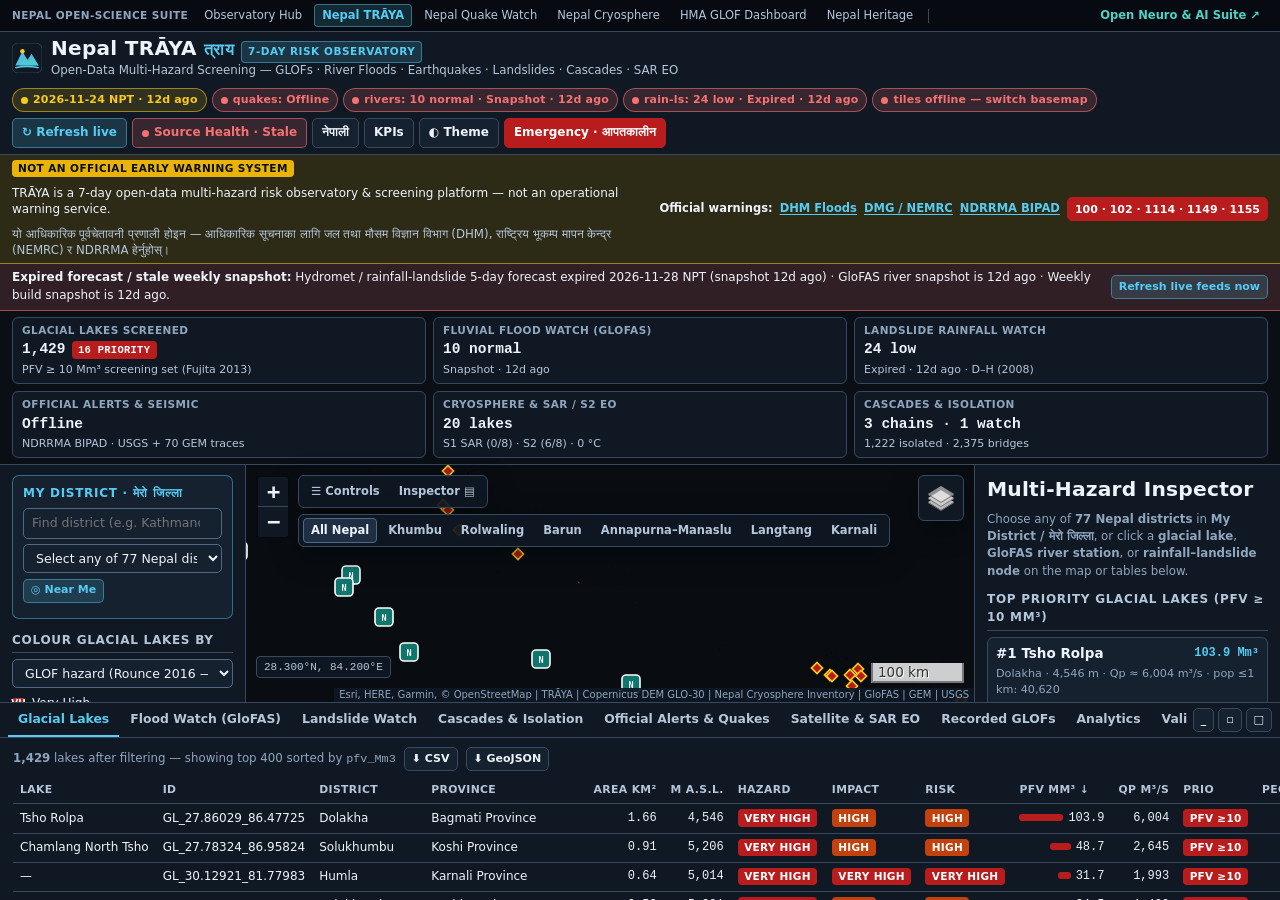
==== commit 8f928a0e: "feat(traya-2.0): Waves A-C provenance, BIPAD official feeds, 5-type landslides, cascades, isolation," ====
--- a/index.html
+++ b/index.html
@@ -3,7 +3,7 @@
 <head>
 <meta charset="utf-8">
 <meta name="viewport" content="width=device-width, initial-scale=1">
-<meta http-equiv="Content-Security-Policy" content="default-src 'self'; script-src 'self'; style-src 'self'; img-src 'self' data: blob: https://server.arcgisonline.com https://tiles.maps.eox.at https://*.tile.opentopomap.org https://tile.openstreetmap.org https://gibs.earthdata.nasa.gov https://sentinel-cogs.s3.us-west-2.amazonaws.com https://*.amazonaws.com https://earthquake.usgs.gov https://*.usgs.gov; connect-src 'self' https://earthquake.usgs.gov https://*.usgs.gov https://api.open-meteo.com https://flood-api.open-meteo.com https://earth-search.aws.element84.com https://www.gdacs.org; font-src 'self'; object-src 'none'; base-uri 'self'; form-action 'self'">
+<meta http-equiv="Content-Security-Policy" content="default-src 'self'; script-src 'self'; style-src 'self'; img-src 'self' data: blob: https://server.arcgisonline.com https://tiles.maps.eox.at https://*.tile.opentopomap.org https://tile.openstreetmap.org https://gibs.earthdata.nasa.gov https://sentinel-cogs.s3.us-west-2.amazonaws.com https://*.amazonaws.com https://earth-search.aws.element84.com https://earthquake.usgs.gov https://*.usgs.gov; connect-src 'self' https://earthquake.usgs.gov https://*.usgs.gov https://api.open-meteo.com https://flood-api.open-meteo.com https://earth-search.aws.element84.com https://www.gdacs.org; font-src 'self'; object-src 'none'; base-uri 'self'; form-action 'self'">
 <meta name="referrer" content="no-referrer">
 <meta name="color-scheme" content="dark light">
 <title>Nepal TRĀYA (त्राय) — 7-Day Open-Data Multi-Hazard Risk Observatory</title>
@@ -47,7 +47,7 @@
           <h1>Nepal TRĀYA <span class="deva brand-deva" lang="ne">त्राय</span></h1>
           <span class="brand-scope" data-i18n="brandScope">7-Day Risk Observatory</span>
         </div>
-        <div class="brand-sub" data-i18n="brandSub">Open-Data Multi-Hazard Screening — GLOFs · River Floods · Earthquakes · Landslides · Satellite EO</div>
+        <div class="brand-sub" data-i18n="brandSub">Open-Data Multi-Hazard Screening — GLOFs · River Floods · Earthquakes · Landslides · Cascades · SAR EO</div>
       </div>
     </div>
 
@@ -63,6 +63,7 @@
       </div>
       <div class="actions-bar">
         <button type="button" class="btn pri" id="btnRefreshLive" data-i18n="btnRefreshLive" title="Re-fetch live USGS earthquakes, Open-Meteo GloFAS rivers, and Open-Meteo rainfall right now">↻ Refresh live</button>
+        <button type="button" class="btn health-btn" id="btnSourceHealth" aria-haspopup="dialog" aria-controls="sourceHealthModal" title="Inspect dataset provenance, 6-state data classifications, SLA freshness, and KPI baseline scorecard"><span class="dot" aria-hidden="true"></span><span id="sourceHealthBtnLbl" data-i18n="btnSourceHealth">Source Health</span></button>
         <button type="button" class="btn" id="btnLang" data-i18n="btnLang" title="Switch interface language between English and Nepali">नेपाली</button>
         <button type="button" class="btn" id="btnKpi" data-i18n="btnKpi" aria-expanded="true" title="Toggle summary cards">KPIs</button>
         <button type="button" class="btn" id="btnTheme" data-i18n="btnTheme" title="Switch dark and light theme">◐ Theme</button>
@@ -120,19 +121,19 @@
       <span class="k-sub" id="k-ls-sub" data-i18n="kpiLsSub">Dahal &amp; Hasegawa (2008) liquid-rain I–D</span>
     </button>
     <button type="button" class="kpi" data-goto="live">
-      <span class="k-lbl" data-i18n="kpiEqLbl">Seismic &amp; Active Faults</span>
+      <span class="k-lbl" data-i18n="kpiEqLbl">Official Alerts &amp; Seismic</span>
       <span class="k-val" id="k-eq">—</span>
-      <span class="k-sub" id="k-eq-sub" data-i18n="kpiEqSub">USGS Nepal live feed + GEM surface traces</span>
+      <span class="k-sub" id="k-eq-sub" data-i18n="kpiEqSub">NDRRMA BIPAD · USGS live + GEM traces</span>
     </button>
     <button type="button" class="kpi" data-goto="sat">
-      <span class="k-lbl" data-i18n="kpiSatLbl">Cryosphere &amp; Sentinel-2 EO</span>
+      <span class="k-lbl" data-i18n="kpiSatLbl">Cryosphere &amp; SAR / S2 EO</span>
       <span class="k-val" id="k-sat">20 lakes</span>
-      <span class="k-sub" id="k-sat-sub" data-i18n="kpiSatSub">0 °C freezing level &amp; cloud-free STAC scenes</span>
-    </button>
-    <button type="button" class="kpi" data-goto="valid">
-      <span class="k-lbl" data-i18n="kpiValLbl">Validation &amp; 7-Day Cycle</span>
-      <span class="k-val" id="k-val">29/29 checks</span>
-      <span class="k-sub" id="k-val-sub" data-i18n="kpiValSub">Screening tool — not an operational warning</span>
+      <span class="k-sub" id="k-sat-sub" data-i18n="kpiSatSub">0 °C isotherm · Sentinel-1 SAR &amp; S2</span>
+    </button>
+    <button type="button" class="kpi" data-goto="cascades">
+      <span class="k-lbl" data-i18n="kpiCascLbl">Cascades &amp; Isolation</span>
+      <span class="k-val" id="k-casc">3 chains</span>
+      <span class="k-sub" id="k-casc-sub" data-i18n="kpiCascSub">1 km corridor · hospital access · Tsho Rolpa</span>
     </button>
   </section>
 
@@ -206,7 +207,7 @@
         <label class="row"><input type="checkbox" id="lRivers" checked><span class="layer-sym sym-river" aria-hidden="true">■</span><span data-i18n="lRivers">GloFAS river stations (10)</span></label>
         <label class="row"><input type="checkbox" id="lFaults"><span class="layer-sym sym-fault" aria-hidden="true">╱</span><span data-i18n="lFaults">Active faults — surface (GEM)</span></label>
         <label class="row"><input type="checkbox" id="lNodes"><span class="layer-sym sym-node" aria-hidden="true">▲</span><span data-i18n="lNodes">Rainfall–landslide nodes (24)</span></label>
-        <label class="row"><input type="checkbox" id="lLandslides"><span class="layer-sym sym-ls" aria-hidden="true">◇</span><span data-i18n="lLandslides">Catalogued landslides (OSM)</span></label>
+        <label class="row"><input type="checkbox" id="lLandslides"><span class="layer-sym sym-ls" aria-hidden="true">◇</span><span data-i18n="lLandslides">Landslide inventory (5-type)</span></label>
         <label class="row"><input type="checkbox" id="lEq" checked><span class="layer-sym sym-eq" aria-hidden="true">◎</span><span data-i18n="lEq">Live earthquakes (USGS)</span></label>
         <label class="row"><input type="checkbox" id="lMmi" checked><span class="layer-sym sym-mmi" aria-hidden="true">◯</span><span data-i18n="lMmi">ShakeMap MMI contours</span></label>
         <label class="row"><input type="checkbox" id="lEqHist"><span class="layer-sym sym-eqh" aria-hidden="true">◌</span><span data-i18n="lEqHist">Historical earthquakes M≥6</span></label>
@@ -298,8 +299,9 @@
         <button type="button" role="tab" id="tab-watch" data-tab="watch" aria-selected="true" tabindex="0" data-i18n="tabWatch">Glacial Lakes</button>
         <button type="button" role="tab" id="tab-floods" data-tab="floods" aria-selected="false" tabindex="-1" data-i18n="tabFloods">Flood Watch (GloFAS)</button>
         <button type="button" role="tab" id="tab-landslides" data-tab="landslides" aria-selected="false" tabindex="-1" data-i18n="tabLandslides">Landslide Watch</button>
-        <button type="button" role="tab" id="tab-live" data-tab="live" aria-selected="false" tabindex="-1" data-i18n="tabLive">Earthquakes &amp; Faults</button>
-        <button type="button" role="tab" id="tab-sat" data-tab="sat" aria-selected="false" tabindex="-1" data-i18n="tabSat">Satellite &amp; Cryosphere</button>
+        <button type="button" role="tab" id="tab-cascades" data-tab="cascades" aria-selected="false" tabindex="-1" data-i18n="tabCascades">Cascades &amp; Isolation</button>
+        <button type="button" role="tab" id="tab-live" data-tab="live" aria-selected="false" tabindex="-1" data-i18n="tabLive">Official Alerts &amp; Quakes</button>
+        <button type="button" role="tab" id="tab-sat" data-tab="sat" aria-selected="false" tabindex="-1" data-i18n="tabSat">Satellite &amp; SAR EO</button>
         <button type="button" role="tab" id="tab-glof" data-tab="glof" aria-selected="false" tabindex="-1" data-i18n="tabGlof">Recorded GLOFs</button>
         <button type="button" role="tab" id="tab-charts" data-tab="charts" aria-selected="false" tabindex="-1" data-i18n="tabCharts">Analytics</button>
         <button type="button" role="tab" id="tab-valid" data-tab="valid" aria-selected="false" tabindex="-1" data-i18n="tabValid">Validation &amp; Limits</button>
@@ -389,6 +391,22 @@
   </div>
 </div>
 
+<!-- 8. TRĀYA 2.0 Source Health, 6-State Provenance & KPI Baseline Modal -->
+<div id="sourceHealthModal" class="modal-backdrop" hidden role="dialog" aria-modal="true" aria-labelledby="sourceHealthTitle">
+  <div class="modal-dialog modal-wide">
+    <div class="modal-head">
+      <div>
+        <h2 id="sourceHealthTitle" data-i18n="shTitle">Source Health, Provenance &amp; KPI Scorecard</h2>
+        <div class="muted" id="sourceHealthSub" data-i18n="shSubtitle">6-state epistemic data classification, SLA freshness (NPT), fallback transparency &amp; dataset licences</div>
+      </div>
+      <button type="button" class="btn sm" id="btnCloseSourceHealth" data-i18n="emergClose">Close</button>
+    </div>
+    <div id="sourceHealthBody" aria-live="polite">
+      <p class="loading" data-i18n="shLoading">Loading provenance manifest &amp; KPI baseline…</p>
+    </div>
+  </div>
+</div>
+
 <script src="vendor/leaflet/leaflet.js"></script>
 <script type="module" src="assets/app.js"></script>
 </body>
--- a/assets/style.css
+++ b/assets/style.css
@@ -53,6 +53,39 @@
   --emerg-hover: #991b1b;
   --emerg-fg: #ffffff;
   --purple: #c4b5fd;
+
+  /* TRĀYA 2.0 Epistemic 6-State, Official Lane & Cascade Graph tokens (dark AA >=4.5:1) */
+  --dc-live-bg: #14532d;
+  --dc-live-fg: #dcfce7;
+  --dc-live-bd: #22c55e;
+  --dc-fc-bg: #0c4a6e;
+  --dc-fc-fg: #e0f2fe;
+  --dc-fc-bd: #38bdf8;
+  --dc-hist-bg: #134e4a;
+  --dc-hist-fg: #ccfbf1;
+  --dc-hist-bd: #2dd4bf;
+  --dc-stat-bg: #3b0764;
+  --dc-stat-fg: #f3e8ff;
+  --dc-stat-bd: #a855f7;
+  --dc-cache-bg: #713f12;
+  --dc-cache-fg: #fef08a;
+  --dc-cache-bd: #eab308;
+  --dc-unavail-bg: #7f1d1d;
+  --dc-unavail-fg: #fee2e2;
+  --dc-unavail-bd: #f87171;
+  --official-bg: rgba(30, 58, 138, 0.18);
+  --official-bd: #60a5fa;
+  --official-accent: #dc2626;
+  --official-badge-bg: #1d4ed8;
+  --official-badge-fg: #ffffff;
+  --sar-bg: rgba(15, 118, 110, 0.16);
+  --sar-bd: #2dd4bf;
+  --cg-obs: #4ade80;
+  --cg-fc: #38bdf8;
+  --cg-mod: #c084fc;
+  --cg-node-bg: #162130;
+  --cg-node-active-bg: #1e293b;
+  --cg-node-bd: #4e6885;
 
   /* SVG Chart tokens (dark) */
   --chart-bg: #121b27;
@@ -107,7 +140,7 @@
   --h-info-bg: #e0f2fe;
   --h-info-fg: #075985;
 
-  --ok: #15803d;
+  --ok: #166534;
   --ok-bg: rgba(21, 128, 61, 0.11);
   --ok-bd: rgba(21, 128, 61, 0.45);
   --warn: #92400e;
@@ -120,6 +153,39 @@
   --emerg-hover: #991b1b;
   --emerg-fg: #ffffff;
   --purple: #6d28d9;
+
+  /* TRĀYA 2.0 Epistemic 6-State, Official Lane & Cascade Graph tokens (light AA >=4.5:1) */
+  --dc-live-bg: #166534;
+  --dc-live-fg: #ffffff;
+  --dc-live-bd: #15803d;
+  --dc-fc-bg: #0369a1;
+  --dc-fc-fg: #ffffff;
+  --dc-fc-bd: #0284c7;
+  --dc-hist-bg: #0f766e;
+  --dc-hist-fg: #ffffff;
+  --dc-hist-bd: #0d9488;
+  --dc-stat-bg: #6b21a8;
+  --dc-stat-fg: #ffffff;
+  --dc-stat-bd: #7e22ce;
+  --dc-cache-bg: #92400e;
+  --dc-cache-fg: #ffffff;
+  --dc-cache-bd: #b45309;
+  --dc-unavail-bg: #991b1b;
+  --dc-unavail-fg: #ffffff;
+  --dc-unavail-bd: #b91c1c;
+  --official-bg: rgba(29, 78, 216, 0.07);
+  --official-bd: #1d4ed8;
+  --official-accent: #b91c1c;
+  --official-badge-bg: #1e3a8a;
+  --official-badge-fg: #ffffff;
+  --sar-bg: rgba(15, 118, 110, 0.08);
+  --sar-bd: #0f766e;
+  --cg-obs: #15803d;
+  --cg-fc: #0369a1;
+  --cg-mod: #6b21a8;
+  --cg-node-bg: #ffffff;
+  --cg-node-active-bg: #f0f9ff;
+  --cg-node-bd: #64748b;
 
   /* SVG Chart tokens (light — all >= 4.5:1 on white/#f4f7fb) */
   --chart-bg: #ffffff;
@@ -1332,6 +1398,7 @@
 tbody tr[data-lake]:hover,
 tbody tr[data-river]:hover,
 tbody tr[data-node]:hover,
+tbody tr[data-dist]:hover,
 tbody tr[data-fly]:hover {
   background: var(--panel2);
   cursor: pointer;
@@ -1793,6 +1860,700 @@
 
 .prep-list li {
   margin: 4px 0;
+}
+
+/* --------------------------------------------------------------------------
+   10b. TRĀYA 2.0: Source Health Modal, 6-State Badges, Official Authority
+        Lane, Cascades SVG Graph, Isolation Screening, 5-Type Landslides & SAR
+   -------------------------------------------------------------------------- */
+.health-btn .dot {
+  width: 7px;
+  height: 7px;
+  border-radius: 50%;
+  background: var(--ink3);
+  flex: 0 0 auto;
+}
+
+.health-btn.healthy {
+  border-color: var(--ok-bd);
+  background: var(--ok-bg);
+  color: var(--ok);
+}
+
+.health-btn.healthy .dot {
+  background: var(--ok);
+}
+
+.health-btn.degraded {
+  border-color: var(--warn-bd);
+  background: var(--warn-bg);
+  color: var(--warn);
+}
+
+.health-btn.degraded .dot {
+  background: var(--warn);
+}
+
+.health-btn.stale {
+  border-color: var(--bad-bd);
+  background: var(--bad-bg);
+  color: var(--bad);
+}
+
+.health-btn.stale .dot {
+  background: var(--bad);
+}
+
+.modal-dialog.modal-wide {
+  width: min(1060px, 100%);
+}
+
+.tbl-scroll {
+  width: 100%;
+  overflow-x: auto;
+}
+
+.tbl-wrap td.wrap-cell,
+td.wrap-cell {
+  white-space: normal;
+  min-width: 160px;
+  max-width: 320px;
+}
+
+/* 6-State Epistemic Data Classification Badges (WCAG 2.1 AA) */
+.dc-badge {
+  display: inline-flex;
+  align-items: center;
+  gap: 4px;
+  padding: 2px 7px;
+  border-radius: 4px;
+  font-size: 10.5px;
+  font-weight: 700;
+  letter-spacing: 0.02em;
+  text-transform: uppercase;
+  line-height: 1.35;
+  white-space: nowrap;
+  border: 1px solid transparent;
+}
+
+.dc-live { background: var(--dc-live-bg); color: var(--dc-live-fg); border-color: var(--dc-live-bd); }
+.dc-forecast { background: var(--dc-fc-bg); color: var(--dc-fc-fg); border-color: var(--dc-fc-bd); }
+.dc-hist { background: var(--dc-hist-bg); color: var(--dc-hist-fg); border-color: var(--dc-hist-bd); }
+.dc-static { background: var(--dc-stat-bg); color: var(--dc-stat-fg); border-color: var(--dc-stat-bd); }
+.dc-cached { background: var(--dc-cache-bg); color: var(--dc-cache-fg); border-color: var(--dc-cache-bd); }
+.dc-unavail { background: var(--dc-unavail-bg); color: var(--dc-unavail-fg); border-color: var(--dc-unavail-bd); }
+
+.sla-badge {
+  display: inline-flex;
+  align-items: center;
+  padding: 1.5px 6px;
+  border-radius: 99px;
+  font-size: 10.5px;
+  font-weight: 700;
+  text-transform: uppercase;
+  border: 1px solid transparent;
+}
+
+.sla-available { background: var(--ok-bg); color: var(--ok); border-color: var(--ok-bd); }
+.sla-stale { background: var(--warn-bg); color: var(--warn); border-color: var(--warn-bd); }
+.sla-unavailable { background: var(--bad-bg); color: var(--bad); border-color: var(--bad-bd); }
+
+.fb-tag {
+  display: inline-block;
+  padding: 1px 5px;
+  border-radius: 4px;
+  font-size: 10px;
+  font-weight: 700;
+  text-transform: uppercase;
+  border: 1px solid var(--line);
+  color: var(--ink2);
+  background: var(--panel2);
+}
+
+.fb-tag.is-fallback {
+  border-color: var(--warn-bd);
+  background: var(--warn-bg);
+  color: var(--warn);
+}
+
+.fb-tag.is-mou {
+  border-color: var(--dc-stat-bd);
+  background: var(--dc-stat-bg);
+  color: var(--dc-stat-fg);
+}
+
+/* KPI Baseline Scorecard inside Source Health Modal */
+.scorecard-grid {
+  display: grid;
+  grid-template-columns: repeat(auto-fit, minmax(210px, 1fr));
+  gap: 8px;
+  margin: 10px 0 14px;
+}
+
+.score-card {
+  background: var(--panel2);
+  border: 1px solid var(--line);
+  border-radius: 7px;
+  padding: 9px 11px;
+  display: flex;
+  flex-direction: column;
+  gap: 3px;
+}
+
+.score-lbl {
+  font-size: 10.5px;
+  font-weight: 700;
+  text-transform: uppercase;
+  letter-spacing: 0.04em;
+  color: var(--ink3);
+}
+
+.score-val {
+  font-family: var(--font-mono);
+  font-size: 20px;
+  font-weight: 700;
+  color: var(--ink);
+  display: flex;
+  align-items: center;
+  gap: 6px;
+  flex-wrap: wrap;
+}
+
+.score-sub {
+  font-size: 11.4px;
+  color: var(--ink2);
+  line-height: 1.4;
+}
+
+.sh-meta-bar {
+  display: flex;
+  align-items: center;
+  justify-content: space-between;
+  flex-wrap: wrap;
+  gap: 8px;
+  padding: 8px 10px;
+  background: var(--panel2);
+  border: 1px solid var(--line);
+  border-radius: 6px;
+  margin-bottom: 10px;
+  font-size: 12px;
+}
+
+.sh-meta-links {
+  display: flex;
+  align-items: center;
+  gap: 10px;
+  flex-wrap: wrap;
+}
+
+/* Official Nepal Authority Separation Lane (BIPAD · DHM · NSC) */
+.official-lane {
+  background: var(--official-bg);
+  border: 1px solid var(--official-bd);
+  border-left: 4px solid var(--official-accent);
+  border-radius: 7px;
+  padding: 10px 12px;
+  margin-bottom: 12px;
+}
+
+.official-lane.official-lane-compact {
+  padding: 8px 10px;
+  margin: 7px 0;
+}
+
+.official-lane-head {
+  display: flex;
+  align-items: center;
+  justify-content: space-between;
+  flex-wrap: wrap;
+  gap: 6px;
+  margin-bottom: 6px;
+  padding-bottom: 5px;
+  border-bottom: 1px solid var(--line);
+}
+
+.official-lane-title {
+  display: flex;
+  align-items: center;
+  gap: 6px;
+  flex-wrap: wrap;
+  font-size: 13.5px;
+  font-weight: 700;
+  color: var(--ink);
+}
+
+.badge-official {
+  display: inline-flex;
+  align-items: center;
+  gap: 4px;
+  padding: 2px 7px;
+  border-radius: 4px;
+  font-size: 10.5px;
+  font-weight: 700;
+  text-transform: uppercase;
+  letter-spacing: 0.03em;
+  background: var(--official-badge-bg);
+  color: var(--official-badge-fg);
+}
+
+.badge-screening {
+  display: inline-flex;
+  align-items: center;
+  gap: 4px;
+  padding: 2px 7px;
+  border-radius: 4px;
+  font-size: 10.5px;
+  font-weight: 700;
+  text-transform: uppercase;
+  letter-spacing: 0.03em;
+  background: var(--dc-fc-bg);
+  color: var(--dc-fc-fg);
+  border: 1px solid var(--dc-fc-bd);
+}
+
+.official-offline-box {
+  background: var(--panel);
+  border: 1px dashed var(--line2);
+  border-radius: 6px;
+  padding: 9px 11px;
+  margin-top: 6px;
+  font-size: 12.2px;
+}
+
+.official-grid {
+  display: grid;
+  grid-template-columns: repeat(auto-fit, minmax(290px, 1fr));
+  gap: 10px;
+  margin-top: 8px;
+}
+
+.official-subcard {
+  background: var(--panel);
+  border: 1px solid var(--line);
+  border-radius: 6px;
+  padding: 8px 10px;
+}
+
+.official-subcard h5 {
+  margin: 0 0 6px;
+  font-size: 12.5px;
+  display: flex;
+  align-items: center;
+  justify-content: space-between;
+  gap: 6px;
+}
+
+.screening-lane-head {
+  display: flex;
+  align-items: center;
+  justify-content: space-between;
+  flex-wrap: wrap;
+  gap: 8px;
+  margin: 12px 0 6px;
+  padding: 6px 10px;
+  background: var(--panel2);
+  border: 1px solid var(--line);
+  border-left: 3px solid var(--accent);
+  border-radius: 5px;
+}
+
+/* Cascades & Isolation Tab */
+.v2-section {
+  background: var(--panel2);
+  border: 1px solid var(--line);
+  border-radius: 8px;
+  padding: 11px 13px;
+  margin-bottom: 13px;
+}
+
+.v2-section-head {
+  display: flex;
+  align-items: center;
+  justify-content: space-between;
+  flex-wrap: wrap;
+  gap: 8px;
+  margin-bottom: 8px;
+  padding-bottom: 6px;
+  border-bottom: 1px solid var(--line);
+}
+
+.v2-section-head h4 {
+  font-size: 15px;
+  display: flex;
+  align-items: center;
+  gap: 7px;
+  flex-wrap: wrap;
+}
+
+.cascade-layout {
+  display: grid;
+  grid-template-columns: minmax(0, 1.55fr) minmax(270px, 1fr);
+  gap: 12px;
+  align-items: start;
+}
+
+.cascade-svg-wrap {
+  background: var(--chart-bg);
+  border: 1px solid var(--line);
+  border-radius: 7px;
+  padding: 8px;
+  overflow-x: auto;
+}
+
+.cascade-svg {
+  width: 100%;
+  min-width: 640px;
+  height: auto;
+  display: block;
+}
+
+.cg-node {
+  cursor: pointer;
+}
+
+.cg-node rect.cg-box {
+  fill: var(--cg-node-bg);
+  stroke: var(--cg-node-bd);
+  stroke-width: 1.4;
+  transition: stroke 0.15s, stroke-width 0.15s;
+}
+
+.cg-node.is-active rect.cg-box {
+  fill: var(--cg-node-active-bg);
+  stroke: var(--warn);
+  stroke-width: 2.2;
+}
+
+.cg-node.is-selected rect.cg-box,
+.cg-node:hover rect.cg-box,
+.cg-node:focus-visible rect.cg-box {
+  stroke: var(--accent);
+  stroke-width: 2.6;
+}
+
+.cg-edge-hit {
+  cursor: pointer;
+}
+
+.cg-edge-hit:hover .cg-pill-rect,
+.cg-edge-hit.is-selected .cg-pill-rect {
+  stroke: var(--accent);
+  stroke-width: 2;
+}
+
+.cascade-inspector {
+  background: var(--panel);
+  border: 1px solid var(--line);
+  border-radius: 7px;
+  padding: 10px 12px;
+  font-size: 12.2px;
+}
+
+.cascade-inspector h5 {
+  margin: 0 0 6px;
+  font-size: 13.5px;
+  color: var(--ink);
+}
+
+.cascade-legend {
+  display: flex;
+  align-items: center;
+  gap: 10px;
+  flex-wrap: wrap;
+  margin-top: 6px;
+  font-size: 11.4px;
+  color: var(--ink2);
+}
+
+.cg-leg-swatch {
+  display: inline-block;
+  width: 20px;
+  height: 0;
+  border-top: 2.5px solid var(--cg-obs);
+  vertical-align: middle;
+  margin-right: 4px;
+}
+
+.cg-leg-swatch.fc {
+  border-top-color: var(--cg-fc);
+  border-top-style: dashed;
+}
+
+.cg-leg-swatch.mod {
+  border-top-color: var(--cg-mod);
+  border-top-style: dotted;
+}
+
+.cascade-cards {
+  display: grid;
+  grid-template-columns: repeat(auto-fit, minmax(290px, 1fr));
+  gap: 10px;
+  margin-top: 10px;
+}
+
+.cascade-card {
+  background: var(--panel);
+  border: 1px solid var(--line);
+  border-top: 3px solid var(--line2);
+  border-radius: 7px;
+  padding: 9px 11px;
+  display: flex;
+  flex-direction: column;
+  gap: 6px;
+}
+
+.cascade-card.is-watch {
+  border-top-color: var(--warn);
+}
+
+.cascade-card.is-alert {
+  border-top-color: var(--bad);
+}
+
+.cascade-card h5 {
+  margin: 0;
+  font-size: 13.2px;
+  line-height: 1.3;
+}
+
+.district-chips {
+  display: flex;
+  flex-wrap: wrap;
+  gap: 4px;
+  margin-top: 4px;
+}
+
+.district-chip {
+  background: var(--panel2);
+  border: 1px solid var(--line);
+  border-radius: 4px;
+  padding: 2px 6px;
+  font-size: 11px;
+  color: var(--ink);
+  cursor: pointer;
+}
+
+.district-chip:hover {
+  border-color: var(--accent);
+  background: var(--accent-soft);
+  color: var(--accent);
+}
+
+/* Corridor Screening Notice & Mini KPIs */
+.corridor-disclaimer {
+  border-left: 4px solid var(--warn);
+  background: var(--warn-bg);
+  border-top: 1px solid var(--warn-bd);
+  border-right: 1px solid var(--warn-bd);
+  border-bottom: 1px solid var(--warn-bd);
+  border-radius: 0 6px 6px 0;
+  padding: 7px 11px;
+  margin-bottom: 10px;
+  font-size: 12.2px;
+}
+
+.mini-kpis {
+  display: grid;
+  grid-template-columns: repeat(auto-fit, minmax(150px, 1fr));
+  gap: 7px;
+  margin: 8px 0 10px;
+}
+
+.mini-kpi {
+  background: var(--panel);
+  border: 1px solid var(--line);
+  border-radius: 6px;
+  padding: 6px 9px;
+}
+
+.mini-kpi-lbl {
+  font-size: 10.5px;
+  text-transform: uppercase;
+  letter-spacing: 0.03em;
+  color: var(--ink3);
+  font-weight: 700;
+}
+
+.mini-kpi-val {
+  font-family: var(--font-mono);
+  font-size: 15px;
+  font-weight: 700;
+  color: var(--ink);
+  margin-top: 2px;
+}
+
+.seg-toggle {
+  display: inline-flex;
+  background: var(--panel);
+  border: 1px solid var(--line);
+  border-radius: 6px;
+  padding: 2px;
+  gap: 2px;
+}
+
+.seg-btn {
+  background: transparent;
+  border: 0;
+  border-radius: 4px;
+  padding: 4px 9px;
+  font-size: 11.8px;
+  font-weight: 600;
+  color: var(--ink2);
+  cursor: pointer;
+}
+
+.seg-btn.on {
+  background: var(--accent-soft);
+  color: var(--accent);
+}
+
+/* Tsho Rolpa 2D Hydrodynamic Pilot Benchmark Card */
+.pilot-card {
+  background: var(--panel);
+  border: 1px solid var(--dc-stat-bd);
+  border-left: 4px solid var(--dc-stat-bd);
+  border-radius: 7px;
+  padding: 10px 12px;
+}
+
+.pilot-grid {
+  display: grid;
+  grid-template-columns: repeat(auto-fit, minmax(250px, 1fr));
+  gap: 10px;
+  margin: 8px 0;
+}
+
+.pilot-box {
+  background: var(--panel2);
+  border: 1px solid var(--line);
+  border-radius: 6px;
+  padding: 8px 10px;
+  font-size: 12px;
+}
+
+.pilot-box h5 {
+  margin: 0 0 5px;
+  font-size: 12.5px;
+  color: var(--ink);
+}
+
+/* 5-Type Landslide Inventory Breakdown & Duplicate Review Queue */
+.ls-type-bar {
+  display: flex;
+  flex-wrap: wrap;
+  gap: 6px;
+  margin: 8px 0 10px;
+}
+
+.ls-type-chip {
+  display: inline-flex;
+  align-items: center;
+  gap: 6px;
+  background: var(--panel2);
+  border: 1px solid var(--line);
+  border-radius: 6px;
+  padding: 5px 9px;
+  font-size: 11.8px;
+  font-weight: 600;
+  color: var(--ink);
+  cursor: pointer;
+  transition: border-color 0.15s, background 0.15s;
+}
+
+.ls-type-chip:hover,
+.ls-type-chip.on {
+  border-color: var(--accent);
+  background: var(--accent-soft);
+  color: var(--accent);
+}
+
+.ls-type-count {
+  font-family: var(--font-mono);
+  font-weight: 700;
+  padding: 1px 5px;
+  border-radius: 4px;
+  background: var(--panel);
+  border: 1px solid var(--line);
+  color: var(--ink);
+  font-size: 11px;
+}
+
+.val-unknown {
+  color: var(--ink3);
+  font-style: italic;
+}
+
+.review-queue-panel {
+  background: var(--panel2);
+  border: 1px solid var(--line);
+  border-radius: 7px;
+  margin-top: 12px;
+  overflow: hidden;
+}
+
+.review-queue-panel summary {
+  cursor: pointer;
+  padding: 8px 11px;
+  font-weight: 700;
+  font-size: 12.6px;
+  display: flex;
+  align-items: center;
+  justify-content: space-between;
+  flex-wrap: wrap;
+  gap: 8px;
+  list-style: none;
+  background: var(--panel2);
+}
+
+.review-queue-panel summary::-webkit-details-marker {
+  display: none;
+}
+
+.review-queue-body {
+  padding: 9px 11px;
+  border-top: 1px solid var(--line);
+  background: var(--panel);
+}
+
+/* Sentinel-1 SAR All-Weather Monsoon Radar Section */
+.sar-panel {
+  background: var(--sar-bg);
+  border: 1px solid var(--sar-bd);
+  border-left: 4px solid var(--sar-bd);
+  border-radius: 7px;
+  padding: 10px 12px;
+  margin-bottom: 12px;
+}
+
+.pol-chip {
+  display: inline-block;
+  font-family: var(--font-mono);
+  font-size: 10.5px;
+  font-weight: 700;
+  padding: 1px 5px;
+  border-radius: 4px;
+  background: var(--dc-hist-bg);
+  color: var(--dc-hist-fg);
+  border: 1px solid var(--dc-hist-bd);
+  margin-right: 3px;
+}
+
+.orbit-chip {
+  display: inline-block;
+  font-family: var(--font-mono);
+  font-size: 10.5px;
+  font-weight: 600;
+  padding: 1px 5px;
+  border-radius: 4px;
+  background: var(--panel2);
+  color: var(--ink2);
+  border: 1px solid var(--line);
+}
+
+@media (max-width: 960px) {
+  .cascade-layout {
+    grid-template-columns: 1fr;
+  }
 }
 
 /* --------------------------------------------------------------------------
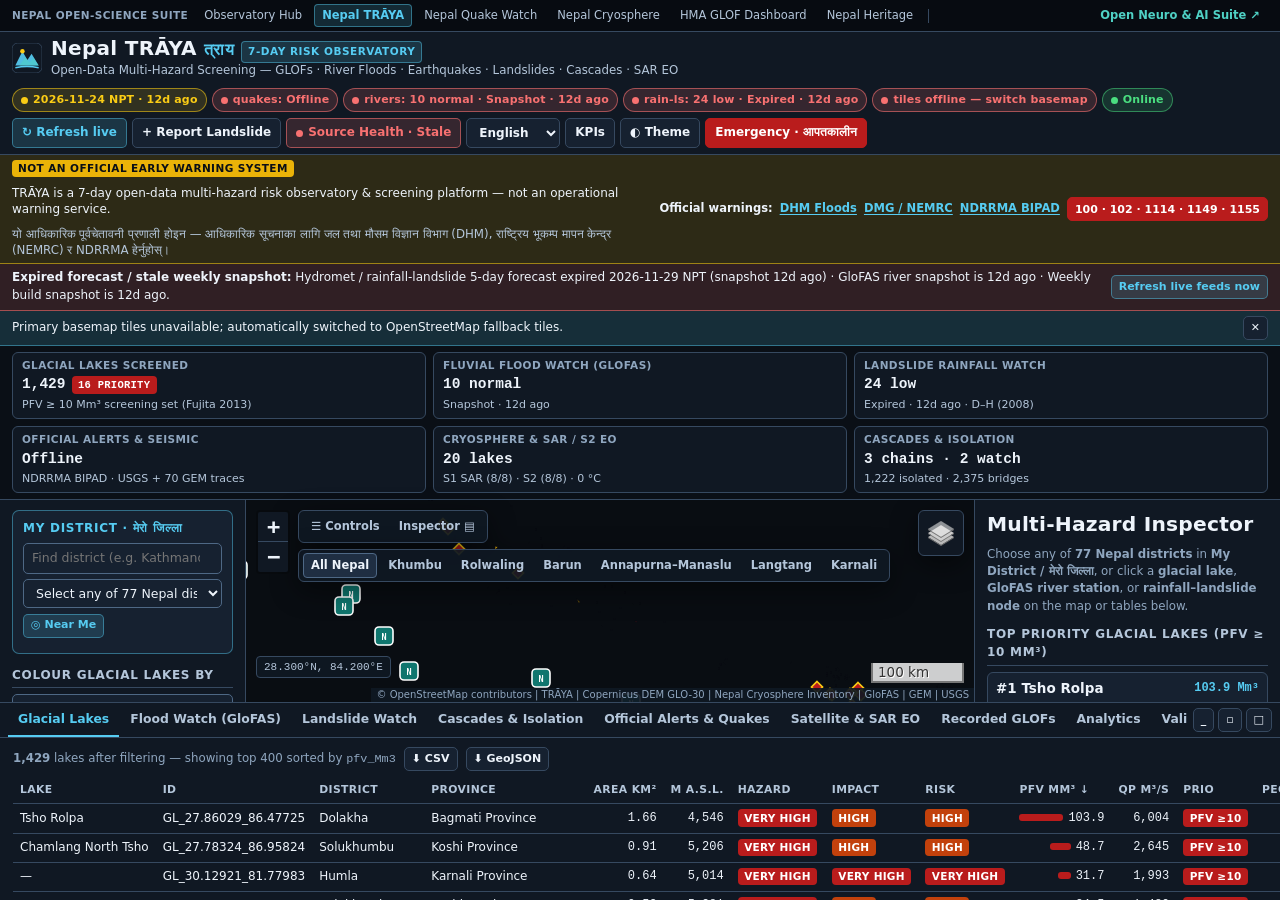
==== commit 01ceb0bc: "feat(traya-2.1): fix OSM 403 referrer policy & fallback, #5 offline PWA reporting, #8 Tsho Rolpa 2D " ====
--- a/index.html
+++ b/index.html
@@ -3,9 +3,11 @@
 <head>
 <meta charset="utf-8">
 <meta name="viewport" content="width=device-width, initial-scale=1">
-<meta http-equiv="Content-Security-Policy" content="default-src 'self'; script-src 'self'; style-src 'self'; img-src 'self' data: blob: https://server.arcgisonline.com https://tiles.maps.eox.at https://*.tile.opentopomap.org https://tile.openstreetmap.org https://gibs.earthdata.nasa.gov https://sentinel-cogs.s3.us-west-2.amazonaws.com https://*.amazonaws.com https://earth-search.aws.element84.com https://earthquake.usgs.gov https://*.usgs.gov; connect-src 'self' https://earthquake.usgs.gov https://*.usgs.gov https://api.open-meteo.com https://flood-api.open-meteo.com https://earth-search.aws.element84.com https://www.gdacs.org; font-src 'self'; object-src 'none'; base-uri 'self'; form-action 'self'">
-<meta name="referrer" content="no-referrer">
+<meta http-equiv="Content-Security-Policy" content="default-src 'self'; script-src 'self'; style-src 'self'; img-src 'self' data: blob: https://server.arcgisonline.com https://tiles.maps.eox.at https://*.tile.opentopomap.org https://tile.openstreetmap.org https://*.basemaps.cartocdn.com https://gibs.earthdata.nasa.gov https://sentinel-cogs.s3.us-west-2.amazonaws.com https://*.amazonaws.com https://earth-search.aws.element84.com https://earthquake.usgs.gov https://*.usgs.gov; connect-src 'self' https://earthquake.usgs.gov https://*.usgs.gov https://api.open-meteo.com https://flood-api.open-meteo.com https://earth-search.aws.element84.com https://www.gdacs.org; font-src 'self'; object-src 'none'; base-uri 'self'; form-action 'self'">
+<meta name="referrer" content="strict-origin-when-cross-origin">
 <meta name="color-scheme" content="dark light">
+<meta name="theme-color" content="#0a0f16">
+<link rel="manifest" href="manifest.webmanifest">
 <title>Nepal TRĀYA (त्राय) — 7-Day Open-Data Multi-Hazard Risk Observatory</title>
 <meta name="description" content="Nepal TRĀYA (त्राय): 7-day open-data multi-hazard risk observatory and screening platform covering glacial lake outburst floods (GLOFs), Copernicus GloFAS river floods, USGS earthquakes, GEM surface faults, and Dahal-Hasegawa rainfall-landslides across all 77 Nepal districts. Not an official early warning system.">
 <link rel="canonical" href="https://prazg.github.io/Nepal_TRAYA/">
@@ -60,11 +62,20 @@
         <span class="pill" id="pill-flood" title="Copernicus GloFAS 10-basin river flood watch"><span class="dot"></span>rivers …</span>
         <span class="pill" id="pill-ls" title="Dahal &amp; Hasegawa (2008) liquid-rain landslide threshold watch"><span class="dot"></span>landslides …</span>
         <span class="pill" id="pill-base" title="Active map basemap status"><span class="dot"></span>basemap</span>
+        <span class="pill" id="pill-net" title="Offline PWA connectivity and local field report queue status"><span class="dot"></span>online</span>
       </div>
       <div class="actions-bar">
         <button type="button" class="btn pri" id="btnRefreshLive" data-i18n="btnRefreshLive" title="Re-fetch live USGS earthquakes, Open-Meteo GloFAS rivers, and Open-Meteo rainfall right now">↻ Refresh live</button>
+        <button type="button" class="btn" id="btnReportHeader" data-i18n="btnReportLandslide" aria-haspopup="dialog" aria-controls="reportModal" title="Queue an offline, EXIF-stripped community landslide field report">+ Report Landslide</button>
         <button type="button" class="btn health-btn" id="btnSourceHealth" aria-haspopup="dialog" aria-controls="sourceHealthModal" title="Inspect dataset provenance, 6-state data classifications, SLA freshness, and KPI baseline scorecard"><span class="dot" aria-hidden="true"></span><span id="sourceHealthBtnLbl" data-i18n="btnSourceHealth">Source Health</span></button>
-        <button type="button" class="btn" id="btnLang" data-i18n="btnLang" title="Switch interface language between English and Nepali">नेपाली</button>
+        <select id="langSelect" class="btn lang-select" aria-label="Language / भाषा" title="Select interface language (6 Nepal languages)">
+          <option value="en">English</option>
+          <option value="ne">नेपाली</option>
+          <option value="mai">मैथिली</option>
+          <option value="bho">भोजपुरी</option>
+          <option value="thr">थारू</option>
+          <option value="taj">तामाङ</option>
+        </select>
         <button type="button" class="btn" id="btnKpi" data-i18n="btnKpi" aria-expanded="true" title="Toggle summary cards">KPIs</button>
         <button type="button" class="btn" id="btnTheme" data-i18n="btnTheme" title="Switch dark and light theme">◐ Theme</button>
         <button type="button" class="btn emerg" id="btnEmergency" data-i18n="btnEmergency" aria-haspopup="dialog" aria-controls="emergencyModal">Emergency · आपतकालीन</button>
@@ -88,8 +99,15 @@
     </div>
   </section>
 
-  <!-- Dynamic Stale Snapshot, Compound Hazard & Live Toast Alerts -->
+  <!-- Dynamic Regional Language Draft, Map Pick, Stale Snapshot, Compound Hazard & Live Toast Alerts -->
   <div id="alertStack">
+    <div id="langDraftBar" class="alert-banner lang-draft-bar" data-lang-draft-notice hidden role="note" aria-live="polite">
+      <div class="alert-banner-msg"><span class="hbadge h-info">Regional Draft</span> <span data-i18n="langDraftNotice">Regional language interface draft (pending native-speaker linguistic review). Official Government of Nepal warnings are issued in Nepali/English by DHM, DMG/NEMRC &amp; NDRRMA.</span></div>
+    </div>
+    <div id="mapPickBanner" class="alert-banner pick-banner is-hidden" role="status" aria-live="polite">
+      <div class="alert-banner-msg"><b data-i18n="repPickHint">Click or tap anywhere on the map to set the landslide location.</b></div>
+      <button type="button" class="btn sm" id="btnCancelMapPick">✕ Cancel</button>
+    </div>
     <div id="staleBanner" class="alert-banner stale-warn is-hidden" role="status" aria-live="polite">
       <div class="alert-banner-msg" id="staleBannerMsg"></div>
       <button type="button" class="btn sm pri" id="btnStaleRefresh" data-i18n="staleRefreshCta">Refresh live feeds now</button>
@@ -214,6 +232,8 @@
         <label class="row"><input type="checkbox" id="lGlof"><span class="layer-sym sym-glof" aria-hidden="true">▼</span><span data-i18n="lGlof">Recorded GLOFs (HMAGLOFDB)</span></label>
         <label class="row"><input type="checkbox" id="lHydro"><span class="layer-sym sym-hydro" aria-hidden="true">▪</span><span data-i18n="lHydro">Hydropower plants (OSM)</span></label>
         <label class="row"><input type="checkbox" id="lGdacs"><span class="layer-sym sym-gdacs" aria-hidden="true">⬡</span><span data-i18n="lGdacs">GDACS regional alerts</span></label>
+        <label class="row"><input type="checkbox" id="lTsho2d"><span class="layer-sym sym-tsho2d" aria-hidden="true">▓</span><span data-i18n="tr2dToggleLayer">Show Tsho Rolpa 2D flood envelope on map</span></label>
+        <label class="row"><input type="checkbox" id="lLocalReports" checked><span class="layer-sym sym-localrep" aria-hidden="true">◌</span><span data-i18n="repShowLocalPins">Show local queued report pins on map</span></label>
       </section>
 
       <section class="blk">
@@ -407,6 +427,173 @@
   </div>
 </div>
 
+<!-- 9. TRĀYA 2.0 Offline-First PWA Community Landslide Reporting Modal (TRAYA-008) -->
+<div id="reportModal" class="modal-backdrop" hidden role="dialog" aria-modal="true" aria-labelledby="repModalTitle">
+  <div class="modal-dialog modal-wide">
+    <div class="modal-head">
+      <div>
+        <h2 id="repModalTitle" data-i18n="repModalTitle">Community Landslide Field Report (Offline Queue)</h2>
+        <div class="muted" id="repModalSub" data-i18n="repModalSub">Capture field slope-failure observations offline. Photos have EXIF/GPS stripped and notes are scrubbed of personal details before storage.</div>
+      </div>
+      <button type="button" class="btn sm" id="btnCloseReportModal" data-i18n="emergClose">Close</button>
+    </div>
+
+    <div class="callout info">
+      <span class="dc-badge dc-forecast">feature_type: hazard_report</span>
+      <span class="dc-badge dc-cached">pilot_sandbox_post_mou</span>
+      <div class="field-gap">
+        <b>Offline pilot sandbox:</b> Photos are EXIF-stripped and PII is redacted on-device; live agency submission awaits signed NDRRMA/DEOC MOU.
+        <span class="muted" data-i18n="repGovernanceNote">Pilot sandbox (post-MOU agency moderation): Reports remain ONLY on your device until exported for NDRRMA/DEOC human review — never auto-published or auto-merged into official records.</span>
+      </div>
+    </div>
+
+    <div class="report-modal-grid">
+      <form id="reportForm" class="rep-form" novalidate>
+        <div class="rep-section-head">
+          <h3>1. Location &amp; Administrative Context</h3>
+          <div class="btn-row">
+            <button type="button" class="btn sm pri" id="btnRepGps" data-i18n="repUseGps">◎ Use Device GPS</button>
+            <button type="button" class="btn sm" id="btnRepPickMap" data-i18n="repPickOnMap">⊕ Pick on Map</button>
+          </div>
+        </div>
+        <div class="muted" id="repLocStatus" aria-live="polite"></div>
+
+        <div class="form-grid-2">
+          <label class="form-field">
+            <span>Latitude (°N) *</span>
+            <input type="number" id="repLat" step="0.00001" min="26.0" max="31.0" placeholder="e.g. 27.71640" required>
+          </label>
+          <label class="form-field">
+            <span>Longitude (°E) *</span>
+            <input type="number" id="repLon" step="0.00001" min="79.5" max="88.8" placeholder="e.g. 86.16520" required>
+          </label>
+          <label class="form-field">
+            <span>Nepal District (77)</span>
+            <select id="repDistrict" aria-label="Landslide report district">
+              <option value="">Auto-resolve or select district…</option>
+            </select>
+          </label>
+          <label class="form-field">
+            <span>Province</span>
+            <input type="text" id="repProvince" readonly placeholder="Auto-filled from district">
+          </label>
+        </div>
+
+        <label class="form-field">
+          <span>Municipality / Ward (optional)</span>
+          <input type="text" id="repMuniWard" maxlength="100" placeholder="e.g. Gaurishankar RM-5">
+        </label>
+
+        <div class="form-grid-3">
+          <label class="form-field">
+            <span data-i18n="repTimePrecision">Date precision</span>
+            <select id="repTimePrecision">
+              <option value="exact_hour">Exact hour</option>
+              <option value="day" selected>Day</option>
+              <option value="month">Month</option>
+              <option value="year">Year</option>
+              <option value="unknown">Unknown (undated)</option>
+            </select>
+          </label>
+          <label class="form-field">
+            <span data-i18n="repDate">Event date (optional)</span>
+            <input type="date" id="repEventDate">
+          </label>
+          <label class="form-field">
+            <span>Hour (UTC/local, optional)</span>
+            <input type="time" id="repEventTime">
+          </label>
+        </div>
+
+        <div class="form-grid-2">
+          <label class="form-field">
+            <span data-i18n="repTrigger">Apparent trigger</span>
+            <select id="repTrigger">
+              <option value="rainfall">Rainfall / monsoon</option>
+              <option value="earthquake">Earthquake / shaking</option>
+              <option value="road_cut">Road cut / excavation</option>
+              <option value="river_undercut">River toe undercut</option>
+              <option value="snowmelt">Snowmelt / freeze-thaw</option>
+              <option value="unknown">Unknown</option>
+            </select>
+          </label>
+          <label class="form-field">
+            <span data-i18n="repRoadBlocked">Road blocked?</span>
+            <select id="repRoadBlocked">
+              <option value="">Unknown / not observed</option>
+              <option value="yes">Yes — road blocked</option>
+              <option value="no">No — road clear</option>
+            </select>
+          </label>
+        </div>
+
+        <div class="form-grid-2">
+          <label class="form-field">
+            <span>Observed fatalities (optional — leave blank if unknown)</span>
+            <input type="number" id="repFatalities" min="1" step="1" placeholder="Leave blank → null (never forced to 0)">
+          </label>
+          <label class="form-field">
+            <span>Observed injuries (optional — leave blank if unknown)</span>
+            <input type="number" id="repInjuries" min="1" step="1" placeholder="Leave blank → null (never forced to 0)">
+          </label>
+        </div>
+
+        <label class="form-field">
+          <span data-i18n="repNotesLabel">Observation notes (omit personal names &amp; phone numbers)</span>
+          <textarea id="repNotes" rows="3" maxlength="1000" placeholder="Describe slope movement, road/bridge impacts, debris width…"></textarea>
+        </label>
+        <div id="repPiiPreview" class="pii-preview-box" aria-live="polite">
+          <span class="muted" data-i18n="repPiiNotice">Automatic PII redaction strips phone numbers, emails, IDs, and @handles before saving.</span>
+        </div>
+
+        <div class="form-field">
+          <label for="repPhoto" data-i18n="repPhotoLabel">Field photo (optional — EXIF stripped on device)</label>
+          <input type="file" id="repPhoto" accept="image/*" capture="environment">
+          <div id="repPhotoStatus" class="rep-photo-box is-hidden" aria-live="polite">
+            <img id="repPhotoPreview" class="rep-photo-thumb is-hidden" alt="EXIF-stripped field photo preview">
+            <div class="rep-photo-meta">
+              <div id="repPhotoMetaText" class="muted"></div>
+              <button type="button" class="btn sm" id="btnRepClearPhoto">✕ Remove photo</button>
+            </div>
+          </div>
+        </div>
+
+        <div id="repDupWarn" class="callout is-hidden" role="status" aria-live="polite"></div>
+        <div id="repFormStatus" class="muted" aria-live="polite"></div>
+
+        <div class="btn-row">
+          <button type="submit" class="btn pri" id="btnRepSave" data-i18n="repSaveOffline">Save to Offline Queue</button>
+          <button type="button" class="btn" id="btnRepReset">Reset form</button>
+        </div>
+      </form>
+
+      <section class="rep-queue-panel" aria-label="Queued offline landslide reports">
+        <div class="rep-section-head">
+          <h3 id="repQueueHeading"><span data-i18n="repQueueTitle">Local Offline Queue (Pending DEOC Review)</span> <span class="mono" id="repQueueBadge">(0)</span></h3>
+        </div>
+        <label class="row">
+          <input type="checkbox" id="chkShowLocalPins" checked>
+          <span data-i18n="repShowLocalPins">Show local queued report pins on map</span>
+        </label>
+        <div class="btn-row">
+          <button type="button" class="btn sm pri" id="btnExportModerationBundle" data-i18n="repExportBundle">⬇ Export Redacted Moderation Bundle (JSON)</button>
+        </div>
+        <div id="repQueueList" class="rep-queue-list field-gap" aria-live="polite"></div>
+
+        <details class="review-queue-panel field-gap" id="repUatSandboxDetails">
+          <summary>
+            <span>▸ Pre-MOU Agency Moderation Sandbox Fixtures (<code>data/moderation_queue.json</code>)</span>
+            <span class="fb-tag is-mou">public_live_endpoint_enabled: false</span>
+          </summary>
+          <div class="review-queue-body" id="repUatSandboxBody">
+            <p class="loading">Loading sandbox fixtures…</p>
+          </div>
+        </details>
+      </section>
+    </div>
+  </div>
+</div>
+
 <script src="vendor/leaflet/leaflet.js"></script>
 <script type="module" src="assets/app.js"></script>
 </body>
--- a/assets/style.css
+++ b/assets/style.css
@@ -205,7 +205,7 @@
 
   --shadow: 0 8px 24px rgba(15, 23, 42, 0.14);
   --hud-bg: rgba(255, 255, 255, 0.94);
-  --suite-bg: #e2eaf3;
+  --suite-bg: #ebf1f7;
 }
 
 /* Base Reset & Typography */
@@ -377,6 +377,13 @@
   font-weight: 700;
 }
 
+html[data-theme="light"] .prazg-suite-bar a[aria-current="page"],
+html[data-theme="light"] .prazg-suite-bar a[aria-current="page"]:hover {
+  background: var(--accent);
+  color: #ffffff;
+  border-color: var(--accent);
+}
+
 .suite-sep {
   width: 1px;
   height: 14px;
@@ -645,6 +652,11 @@
   font-size: 11.8px;
 }
 
+.safety-ne[hidden],
+.lang-draft-bar[hidden] {
+  display: none !important;
+}
+
 html[lang="ne"] .safety-ne {
   display: none;
 }
@@ -700,6 +712,25 @@
   background: var(--accent-soft);
   border-bottom-color: var(--accent-border);
   color: var(--ink);
+}
+
+.alert-banner.lang-draft-bar {
+  background: var(--accent-soft);
+  border-bottom-color: var(--accent-border);
+  color: var(--ink);
+  font-size: 11.8px;
+  padding: 4px 12px;
+}
+
+.alert-banner.pick-banner {
+  background: var(--ok-bg);
+  border-bottom-color: var(--ok-bd);
+  color: var(--ink);
+}
+
+#map.is-picking-map,
+#map.is-picking-map .leaflet-grab {
+  cursor: crosshair !important;
 }
 
 .alert-banner-msg {
@@ -1008,10 +1039,33 @@
 .sym-glof { color: #14b8a6; }
 .sym-hydro { color: #eab308; }
 .sym-gdacs { color: #c084fc; }
+.sym-tsho2d { color: #38bdf8; }
+.sym-localrep { color: #f59e0b; }
+
+/* Light-theme sidebar layer glyph overrides (WCAG 2.1 AA >= 4.5:1 & SC 1.4.11 >= 3:1 on #ffffff) */
+html[data-theme="light"] .sym-lake { color: #0369a1; }
+html[data-theme="light"] .sym-route { color: #0369a1; }
+html[data-theme="light"] .sym-exp { color: #a16207; }
+html[data-theme="light"] .sym-river { color: #0f766e; }
+html[data-theme="light"] .sym-fault { color: #c81e1e; }
+html[data-theme="light"] .sym-node { color: #b45309; }
+html[data-theme="light"] .sym-ls { color: #a16207; }
+html[data-theme="light"] .sym-eq { color: #c81e1e; }
+html[data-theme="light"] .sym-mmi { color: #b45309; }
+html[data-theme="light"] .sym-eqh { color: #b91c1c; }
+html[data-theme="light"] .sym-glof { color: #0f766e; }
+html[data-theme="light"] .sym-hydro { color: #a16207; }
+html[data-theme="light"] .sym-gdacs { color: #7e22ce; }
+html[data-theme="light"] .sym-tsho2d { color: #0369a1; }
+html[data-theme="light"] .sym-localrep { color: #b45309; }
 
 select,
 input[type="search"],
-input[type="date"] {
+input[type="date"],
+input[type="time"],
+input[type="number"],
+input[type="text"],
+textarea {
   width: 100%;
   min-width: 0;
   background: var(--panel2);
@@ -1020,6 +1074,34 @@
   padding: 5px 8px;
   font-size: 12.5px;
   color: var(--ink);
+}
+
+textarea {
+  resize: vertical;
+  line-height: 1.45;
+}
+
+input[readonly] {
+  background: var(--panel3);
+  color: var(--ink2);
+}
+
+select.lang-select {
+  width: auto;
+  min-width: 94px;
+  padding: 3px 8px;
+  min-height: 30px;
+  cursor: pointer;
+  background: var(--panel2);
+  border: 1px solid var(--line);
+  color: var(--ink);
+  font-weight: 600;
+  font-size: 12px;
+}
+
+select.lang-select:hover {
+  background: var(--panel3);
+  border-color: var(--accent);
 }
 
 select:focus,
@@ -2550,8 +2632,407 @@
   border: 1px solid var(--line);
 }
 
+/* --------------------------------------------------------------------------
+   10c. TRĀYA 2.0 Wave D: Multilingual CAP v1.2 / SMS / IVR, Offline PWA
+        Community Landslide Reporting Modal & Tsho Rolpa 2D Case Study
+   -------------------------------------------------------------------------- */
+/* Governed Multilingual CAP v1.2 & SMS/IVR Relay Panel */
+.cap-panel {
+  background: var(--panel2);
+  border: 1px solid var(--line);
+  border-left: 4px solid var(--warn);
+  border-radius: 8px;
+  padding: 11px 13px;
+  margin: 12px 0;
+}
+
+.cap-gov-lock {
+  display: flex;
+  flex-direction: column;
+  gap: 5px;
+  background: var(--warn-bg);
+  border: 1px solid var(--warn-bd);
+  border-radius: 6px;
+  padding: 8px 11px;
+  margin-bottom: 10px;
+  font-size: 12.2px;
+  color: var(--ink);
+}
+
+.cap-lock-head {
+  display: flex;
+  align-items: center;
+  gap: 6px;
+  flex-wrap: wrap;
+}
+
+.cap-adv-tabs,
+.cap-lang-bar {
+  display: flex;
+  flex-wrap: wrap;
+  gap: 5px;
+  margin: 7px 0;
+}
+
+.cap-lang-btn {
+  display: inline-flex;
+  align-items: center;
+  gap: 5px;
+  background: var(--panel);
+  border: 1px solid var(--line);
+  border-radius: 5px;
+  padding: 4px 9px;
+  font-size: 12px;
+  font-weight: 600;
+  color: var(--ink2);
+  cursor: pointer;
+}
+
+.cap-lang-btn:hover,
+.cap-lang-btn.on {
+  background: var(--accent-soft);
+  border-color: var(--accent);
+  color: var(--accent);
+}
+
+.cap-draft-dot {
+  font-size: 9.5px;
+  padding: 0.5px 4px;
+  border-radius: 3px;
+  background: var(--warn-bg);
+  color: var(--warn);
+  border: 1px solid var(--warn-bd);
+}
+
+.cap-meta-card {
+  background: var(--panel);
+  border: 1px solid var(--line);
+  border-radius: 6px;
+  padding: 9px 11px;
+  margin: 8px 0;
+}
+
+.cap-meta-card h5 {
+  margin: 0 0 5px;
+  font-size: 13.8px;
+  color: var(--ink);
+}
+
+.cap-channels-grid {
+  display: grid;
+  grid-template-columns: repeat(auto-fit, minmax(300px, 1fr));
+  gap: 10px;
+  margin-top: 9px;
+}
+
+.cap-channel-card {
+  background: var(--panel);
+  border: 1px solid var(--line);
+  border-radius: 7px;
+  padding: 9px 11px;
+  display: flex;
+  flex-direction: column;
+  gap: 6px;
+}
+
+.cap-channel-head {
+  display: flex;
+  align-items: center;
+  justify-content: space-between;
+  flex-wrap: wrap;
+  gap: 6px;
+  font-size: 12.2px;
+  font-weight: 700;
+}
+
+.cap-sms-bubble {
+  font-family: var(--font-mono);
+  font-size: 12.2px;
+  line-height: 1.5;
+  white-space: pre-wrap;
+  word-break: break-word;
+  background: var(--panel2);
+  border: 1px solid var(--line2);
+  border-radius: 6px;
+  padding: 9px 11px;
+  color: var(--ink);
+}
+
+.cap-ivr-script {
+  font-size: 12.6px;
+  line-height: 1.55;
+  background: var(--panel2);
+  border: 1px solid var(--line);
+  border-left: 3px solid var(--accent2);
+  border-radius: 0 6px 6px 0;
+  padding: 9px 11px;
+  color: var(--ink);
+}
+
+/* Offline-First PWA Community Landslide Reporting Modal */
+.report-modal-grid {
+  display: grid;
+  grid-template-columns: minmax(0, 1.15fr) minmax(290px, 0.95fr);
+  gap: 14px;
+  align-items: start;
+  margin-top: 10px;
+}
+
+.rep-form,
+.rep-queue-panel {
+  background: var(--panel2);
+  border: 1px solid var(--line);
+  border-radius: 7px;
+  padding: 10px 12px;
+  display: flex;
+  flex-direction: column;
+  gap: 8px;
+}
+
+.rep-section-head {
+  display: flex;
+  align-items: center;
+  justify-content: space-between;
+  flex-wrap: wrap;
+  gap: 6px;
+}
+
+.rep-section-head h3 {
+  font-size: 13.5px;
+  color: var(--ink);
+}
+
+.form-grid-2 {
+  display: grid;
+  grid-template-columns: repeat(2, minmax(0, 1fr));
+  gap: 8px;
+}
+
+.form-grid-3 {
+  display: grid;
+  grid-template-columns: repeat(3, minmax(0, 1fr));
+  gap: 8px;
+}
+
+.form-field {
+  display: flex;
+  flex-direction: column;
+  gap: 3px;
+  font-size: 11.8px;
+  color: var(--ink2);
+  font-weight: 600;
+}
+
+.pii-preview-box {
+  background: var(--panel);
+  border: 1px solid var(--line);
+  border-radius: 6px;
+  padding: 7px 9px;
+  font-size: 12px;
+  line-height: 1.45;
+  color: var(--ink);
+}
+
+.pii-preview-box.has-pii {
+  border-color: var(--warn-bd);
+  background: var(--warn-bg);
+}
+
+.pii-tag-chip {
+  display: inline-block;
+  font-family: var(--font-mono);
+  font-size: 10px;
+  font-weight: 700;
+  text-transform: uppercase;
+  padding: 1px 5px;
+  border-radius: 3px;
+  background: var(--h-mod-bg);
+  color: var(--h-mod-fg);
+  margin-right: 4px;
+}
+
+.rep-photo-box {
+  display: flex;
+  align-items: center;
+  gap: 10px;
+  margin-top: 6px;
+  padding: 7px;
+  background: var(--panel);
+  border: 1px solid var(--ok-bd);
+  border-radius: 6px;
+}
+
+.rep-photo-thumb {
+  width: 96px;
+  height: 72px;
+  object-fit: cover;
+  border-radius: 4px;
+  border: 1px solid var(--line);
+  flex-shrink: 0;
+}
+
+.rep-photo-meta {
+  display: flex;
+  flex-direction: column;
+  gap: 5px;
+  min-width: 0;
+}
+
+.rep-queue-list {
+  display: flex;
+  flex-direction: column;
+  gap: 7px;
+  max-height: 360px;
+  overflow-y: auto;
+}
+
+.rep-queue-card {
+  background: var(--panel);
+  border: 1px solid var(--line);
+  border-left: 3px solid var(--accent);
+  border-radius: 6px;
+  padding: 8px 10px;
+  font-size: 12px;
+  display: flex;
+  flex-direction: column;
+  gap: 4px;
+}
+
+.rep-queue-card-head {
+  display: flex;
+  align-items: flex-start;
+  justify-content: space-between;
+  gap: 6px;
+}
+
+.rep-queue-thumb {
+  width: 64px;
+  height: 48px;
+  object-fit: cover;
+  border-radius: 4px;
+  border: 1px solid var(--line);
+  margin-top: 3px;
+}
+
+/* Tsho Rolpa 2D Hydrodynamic Case Study Controls, Legend & Charts */
+.tsho2d-controls {
+  display: flex;
+  flex-wrap: wrap;
+  align-items: flex-end;
+  gap: 8px;
+  background: var(--panel2);
+  border: 1px solid var(--line);
+  border-radius: 6px;
+  padding: 8px 10px;
+  margin: 8px 0;
+}
+
+.tsho2d-ctrl-group {
+  display: flex;
+  flex-direction: column;
+  gap: 3px;
+  min-width: 170px;
+  flex: 1 1 180px;
+  font-size: 11px;
+  font-weight: 700;
+  color: var(--ink3);
+  text-transform: uppercase;
+  letter-spacing: 0.03em;
+}
+
+.tsho2d-ctrl-group select {
+  text-transform: none;
+  letter-spacing: 0;
+  font-weight: 600;
+}
+
+.tsho2d-legend-bar {
+  display: flex;
+  align-items: center;
+  justify-content: space-between;
+  flex-wrap: wrap;
+  gap: 8px;
+  padding: 6px 10px;
+  background: var(--panel2);
+  border: 1px solid var(--line);
+  border-radius: 6px;
+  margin: 6px 0 10px;
+  font-size: 11.6px;
+}
+
+.tsho2d-legend-items {
+  display: flex;
+  align-items: center;
+  flex-wrap: wrap;
+  gap: 10px;
+}
+
+.tsho2d-leg-item {
+  display: inline-flex;
+  align-items: center;
+  gap: 5px;
+  color: var(--ink);
+}
+
+.tsho2d-sw {
+  width: 13px;
+  height: 13px;
+  border-radius: 3px;
+  border: 1px solid rgba(128, 128, 128, 0.4);
+  display: inline-block;
+  flex-shrink: 0;
+}
+
+.tr2d-sw-1 { background: #38bdf8; }
+.tr2d-sw-2 { background: #0284c7; }
+.tr2d-sw-3 { background: #f59e0b; }
+.tr2d-sw-4 { background: #b91c1c; }
+.tr2d-sw-a1 { background: #b91c1c; }
+.tr2d-sw-a2 { background: #c2410c; }
+.tr2d-sw-a3 { background: #eab308; }
+.tr2d-sw-a4 { background: #0f766e; }
+
+.tsho2d-charts-grid {
+  display: grid;
+  grid-template-columns: repeat(auto-fit, minmax(330px, 1fr));
+  gap: 10px;
+  margin: 10px 0;
+}
+
+.tsho2d-chart-box {
+  background: var(--panel2);
+  border: 1px solid var(--line);
+  border-radius: 7px;
+  padding: 9px 11px;
+}
+
+.tsho2d-chart-box h5 {
+  margin: 0 0 6px;
+  font-size: 12.8px;
+  color: var(--ink);
+}
+
+.tsho2d-svg {
+  width: 100%;
+  height: 215px;
+  display: block;
+  background: var(--chart-bg);
+  border: 1px solid var(--line);
+  border-radius: 5px;
+}
+
 @media (max-width: 960px) {
-  .cascade-layout {
+  .cascade-layout,
+  .report-modal-grid {
+    grid-template-columns: 1fr;
+  }
+  .form-grid-3 {
+    grid-template-columns: 1fr;
+  }
+}
+
+@media (max-width: 600px) {
+  .form-grid-2 {
     grid-template-columns: 1fr;
   }
 }
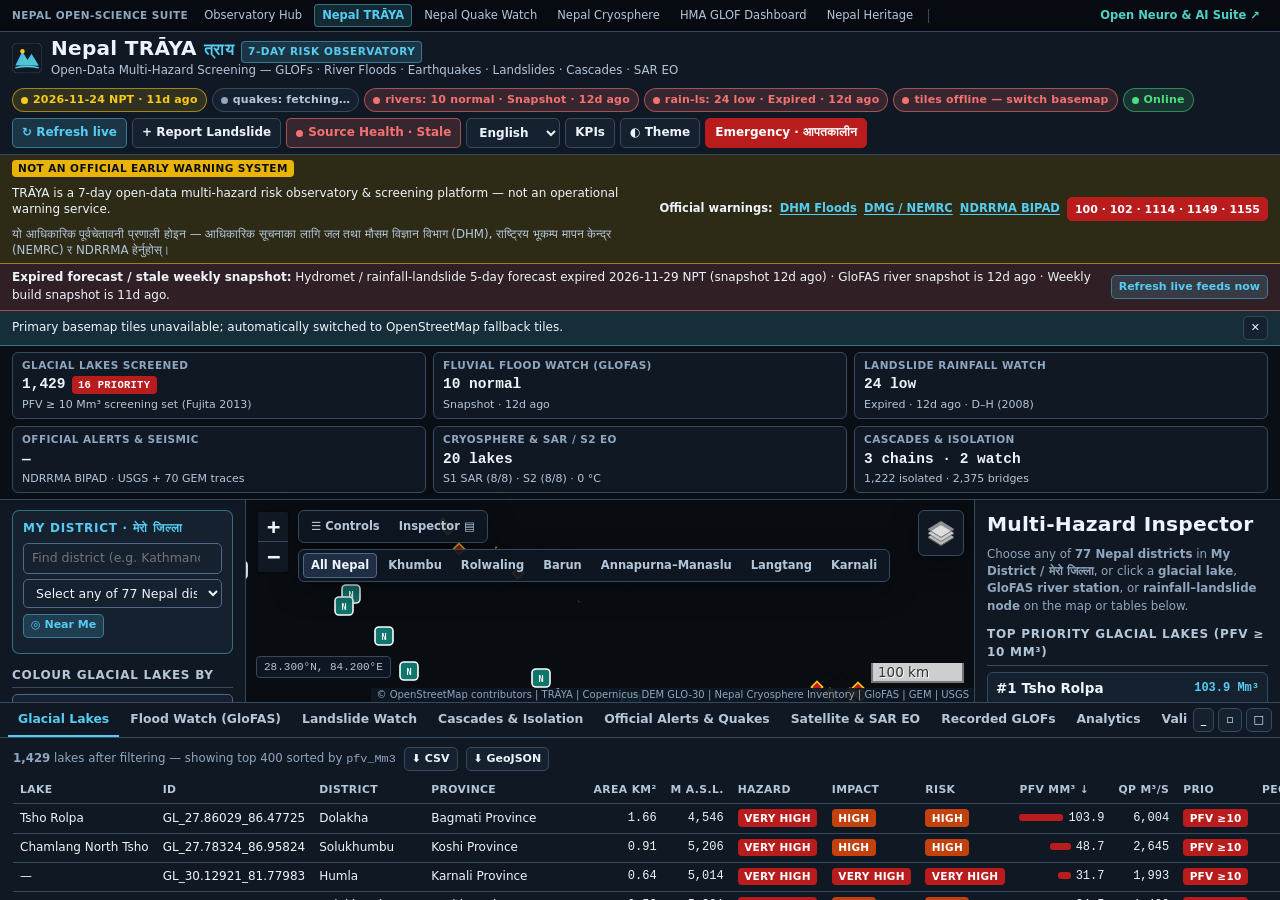
==== commit db06e4ed: "fix(seismic): resilient multi-agency live earthquakes (USGS FDSN + CDN fallback + EMSC fusion, cache" ====
--- a/index.html
+++ b/index.html
@@ -3,7 +3,7 @@
 <head>
 <meta charset="utf-8">
 <meta name="viewport" content="width=device-width, initial-scale=1">
-<meta http-equiv="Content-Security-Policy" content="default-src 'self'; script-src 'self'; style-src 'self'; img-src 'self' data: blob: https://server.arcgisonline.com https://tiles.maps.eox.at https://*.tile.opentopomap.org https://tile.openstreetmap.org https://*.basemaps.cartocdn.com https://gibs.earthdata.nasa.gov https://sentinel-cogs.s3.us-west-2.amazonaws.com https://*.amazonaws.com https://earth-search.aws.element84.com https://earthquake.usgs.gov https://*.usgs.gov; connect-src 'self' https://earthquake.usgs.gov https://*.usgs.gov https://api.open-meteo.com https://flood-api.open-meteo.com https://earth-search.aws.element84.com https://www.gdacs.org; font-src 'self'; object-src 'none'; base-uri 'self'; form-action 'self'">
+<meta http-equiv="Content-Security-Policy" content="default-src 'self'; script-src 'self'; style-src 'self'; img-src 'self' data: blob: https://server.arcgisonline.com https://tiles.maps.eox.at https://*.tile.opentopomap.org https://tile.openstreetmap.org https://*.basemaps.cartocdn.com https://gibs.earthdata.nasa.gov https://sentinel-cogs.s3.us-west-2.amazonaws.com https://*.amazonaws.com https://earth-search.aws.element84.com https://earthquake.usgs.gov https://*.usgs.gov; connect-src 'self' https://earthquake.usgs.gov https://*.usgs.gov https://www.seismicportal.eu https://api.open-meteo.com https://flood-api.open-meteo.com https://earth-search.aws.element84.com https://www.gdacs.org; font-src 'self'; object-src 'none'; base-uri 'self'; form-action 'self'">
 <meta name="referrer" content="strict-origin-when-cross-origin">
 <meta name="color-scheme" content="dark light">
 <meta name="theme-color" content="#0a0f16">
@@ -58,7 +58,7 @@
     <div class="topbar-right">
       <div class="pills" aria-live="polite">
         <span class="pill" id="pill-build" title="Weekly automated snapshot build time (NPT)"><span class="dot"></span>build …</span>
-        <span class="pill" id="pill-eq" title="Live USGS FDSN Nepal-region earthquake feed"><span class="dot"></span>quakes …</span>
+        <span class="pill is-clickable" id="pill-eq" role="button" tabindex="0" title="Live multi-agency Nepal earthquakes (USGS + EMSC) — click to open Alerts &amp; Quakes"><span class="dot"></span>quakes …</span>
         <span class="pill" id="pill-flood" title="Copernicus GloFAS 10-basin river flood watch"><span class="dot"></span>rivers …</span>
         <span class="pill" id="pill-ls" title="Dahal &amp; Hasegawa (2008) liquid-rain landslide threshold watch"><span class="dot"></span>landslides …</span>
         <span class="pill" id="pill-base" title="Active map basemap status"><span class="dot"></span>basemap</span>
@@ -254,10 +254,10 @@
 
       <section class="blk">
         <h3 data-i18n="secEqWin">Live earthquake window</h3>
-        <select id="eqWindow" aria-label="Live USGS earthquake time window">
+        <select id="eqWindow" aria-label="Live multi-agency earthquake time window">
           <option value="day" data-i18n="eqWinDay">Past 24 hours (M≥2.0)</option>
           <option value="week" selected data-i18n="eqWinWeek">Past 7 days (M≥2.5)</option>
-          <option value="month" data-i18n="eqWinMonth">Past 30 days (M≥3.5)</option>
+          <option value="month" data-i18n="eqWinMonth">Past 30 days (M≥2.5)</option>
         </select>
       </section>
 
--- a/assets/style.css
+++ b/assets/style.css
@@ -3263,6 +3263,44 @@
   }
 }
 
+.pill.is-clickable {
+  cursor: pointer;
+  transition: border-color 0.15s, background-color 0.15s;
+}
+
+.pill.is-clickable:hover,
+.pill.is-clickable:focus-visible {
+  border-color: var(--accent);
+  outline: 2px solid var(--accent-soft);
+  outline-offset: 1px;
+}
+
+.eq-live-bar {
+  display: flex;
+  align-items: center;
+  justify-content: space-between;
+  flex-wrap: wrap;
+  gap: 8px;
+  margin-bottom: 4px;
+}
+
+.eq-live-bar h4 {
+  margin: 0;
+}
+
+.src-chip {
+  display: inline-block;
+  padding: 1px 6px;
+  border-radius: 4px;
+  font-family: var(--font-mono);
+  font-size: 10.5px;
+  font-weight: 600;
+  background: var(--panel2);
+  color: var(--ink2);
+  border: 1px solid var(--line);
+  white-space: nowrap;
+}
+
 /* --------------------------------------------------------------------------
    12. Reduced Motion & Print Report Styling
    -------------------------------------------------------------------------- */
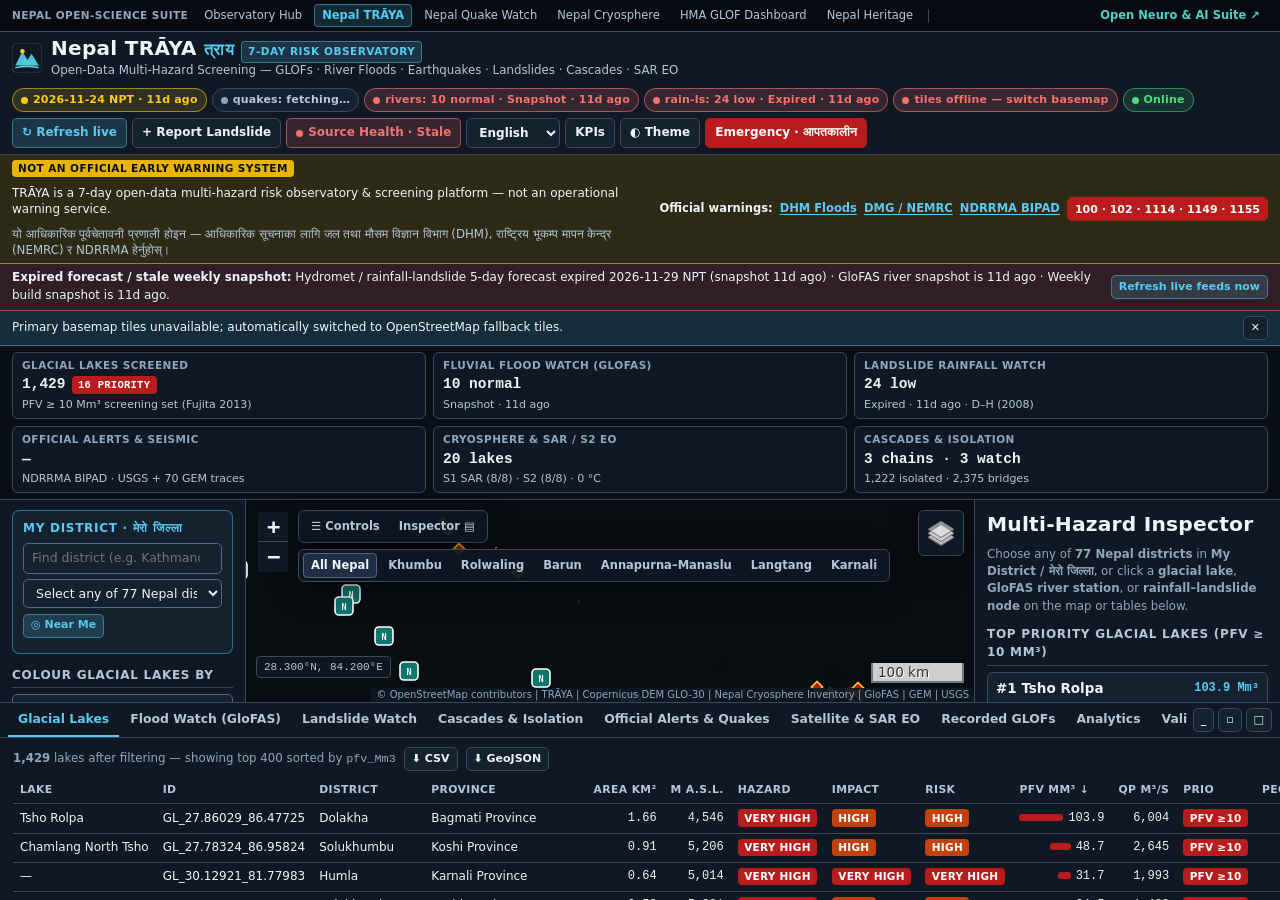
==== commit 99a823d6: "fix(basemap): configure CARTO Voyager raster tile URL with API key, CSP img-src & bump sw cache" ====
--- a/index.html
+++ b/index.html
@@ -3,7 +3,7 @@
 <head>
 <meta charset="utf-8">
 <meta name="viewport" content="width=device-width, initial-scale=1">
-<meta http-equiv="Content-Security-Policy" content="default-src 'self'; script-src 'self'; style-src 'self'; img-src 'self' data: blob: https://server.arcgisonline.com https://tiles.maps.eox.at https://*.tile.opentopomap.org https://tile.openstreetmap.org https://*.basemaps.cartocdn.com https://gibs.earthdata.nasa.gov https://sentinel-cogs.s3.us-west-2.amazonaws.com https://*.amazonaws.com https://earth-search.aws.element84.com https://earthquake.usgs.gov https://*.usgs.gov; connect-src 'self' https://earthquake.usgs.gov https://*.usgs.gov https://www.seismicportal.eu https://api.open-meteo.com https://flood-api.open-meteo.com https://earth-search.aws.element84.com https://www.gdacs.org; font-src 'self'; object-src 'none'; base-uri 'self'; form-action 'self'">
+<meta http-equiv="Content-Security-Policy" content="default-src 'self'; script-src 'self'; style-src 'self'; img-src 'self' data: blob: https://server.arcgisonline.com https://tiles.maps.eox.at https://*.tile.opentopomap.org https://tile.openstreetmap.org https://basemaps.cartocdn.com https://*.basemaps.cartocdn.com https://gibs.earthdata.nasa.gov https://sentinel-cogs.s3.us-west-2.amazonaws.com https://*.amazonaws.com https://earth-search.aws.element84.com https://earthquake.usgs.gov https://*.usgs.gov; connect-src 'self' https://earthquake.usgs.gov https://*.usgs.gov https://www.seismicportal.eu https://api.open-meteo.com https://flood-api.open-meteo.com https://earth-search.aws.element84.com https://www.gdacs.org; font-src 'self'; object-src 'none'; base-uri 'self'; form-action 'self'">
 <meta name="referrer" content="strict-origin-when-cross-origin">
 <meta name="color-scheme" content="dark light">
 <meta name="theme-color" content="#0a0f16">
